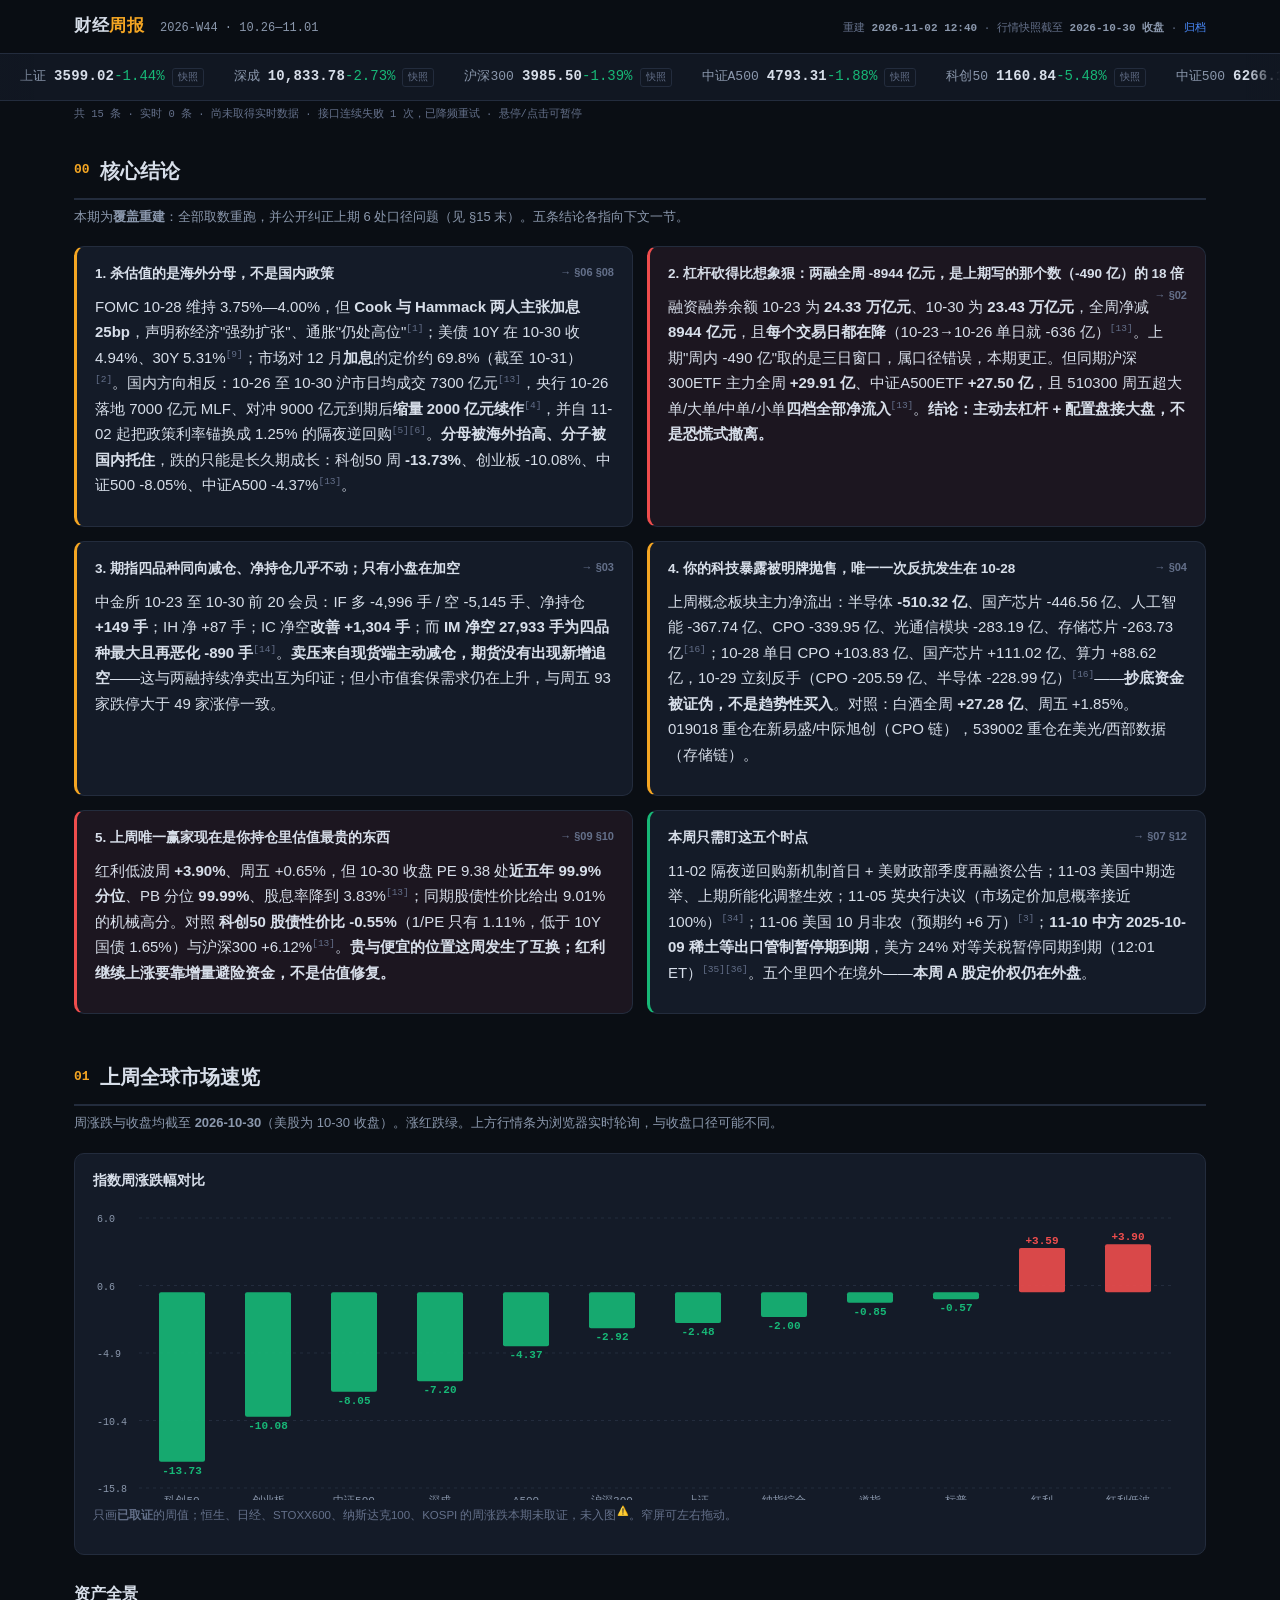
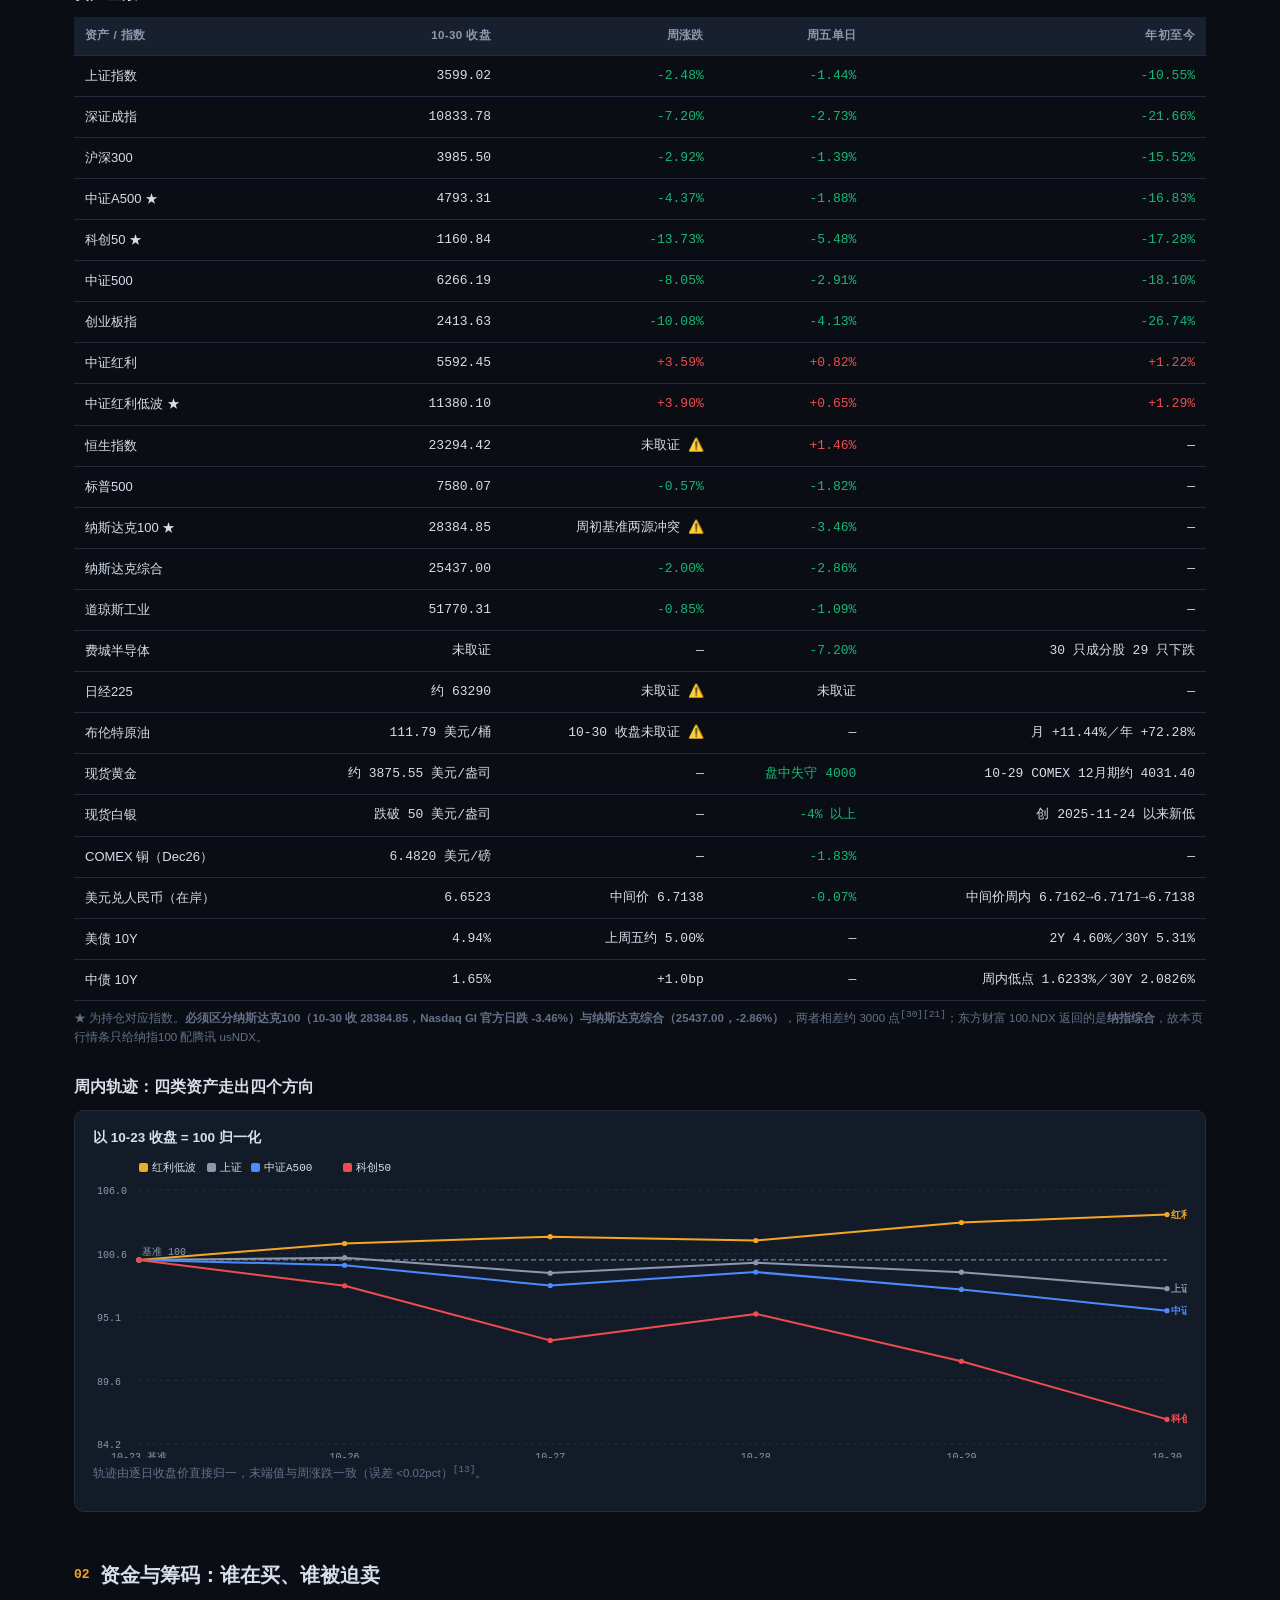
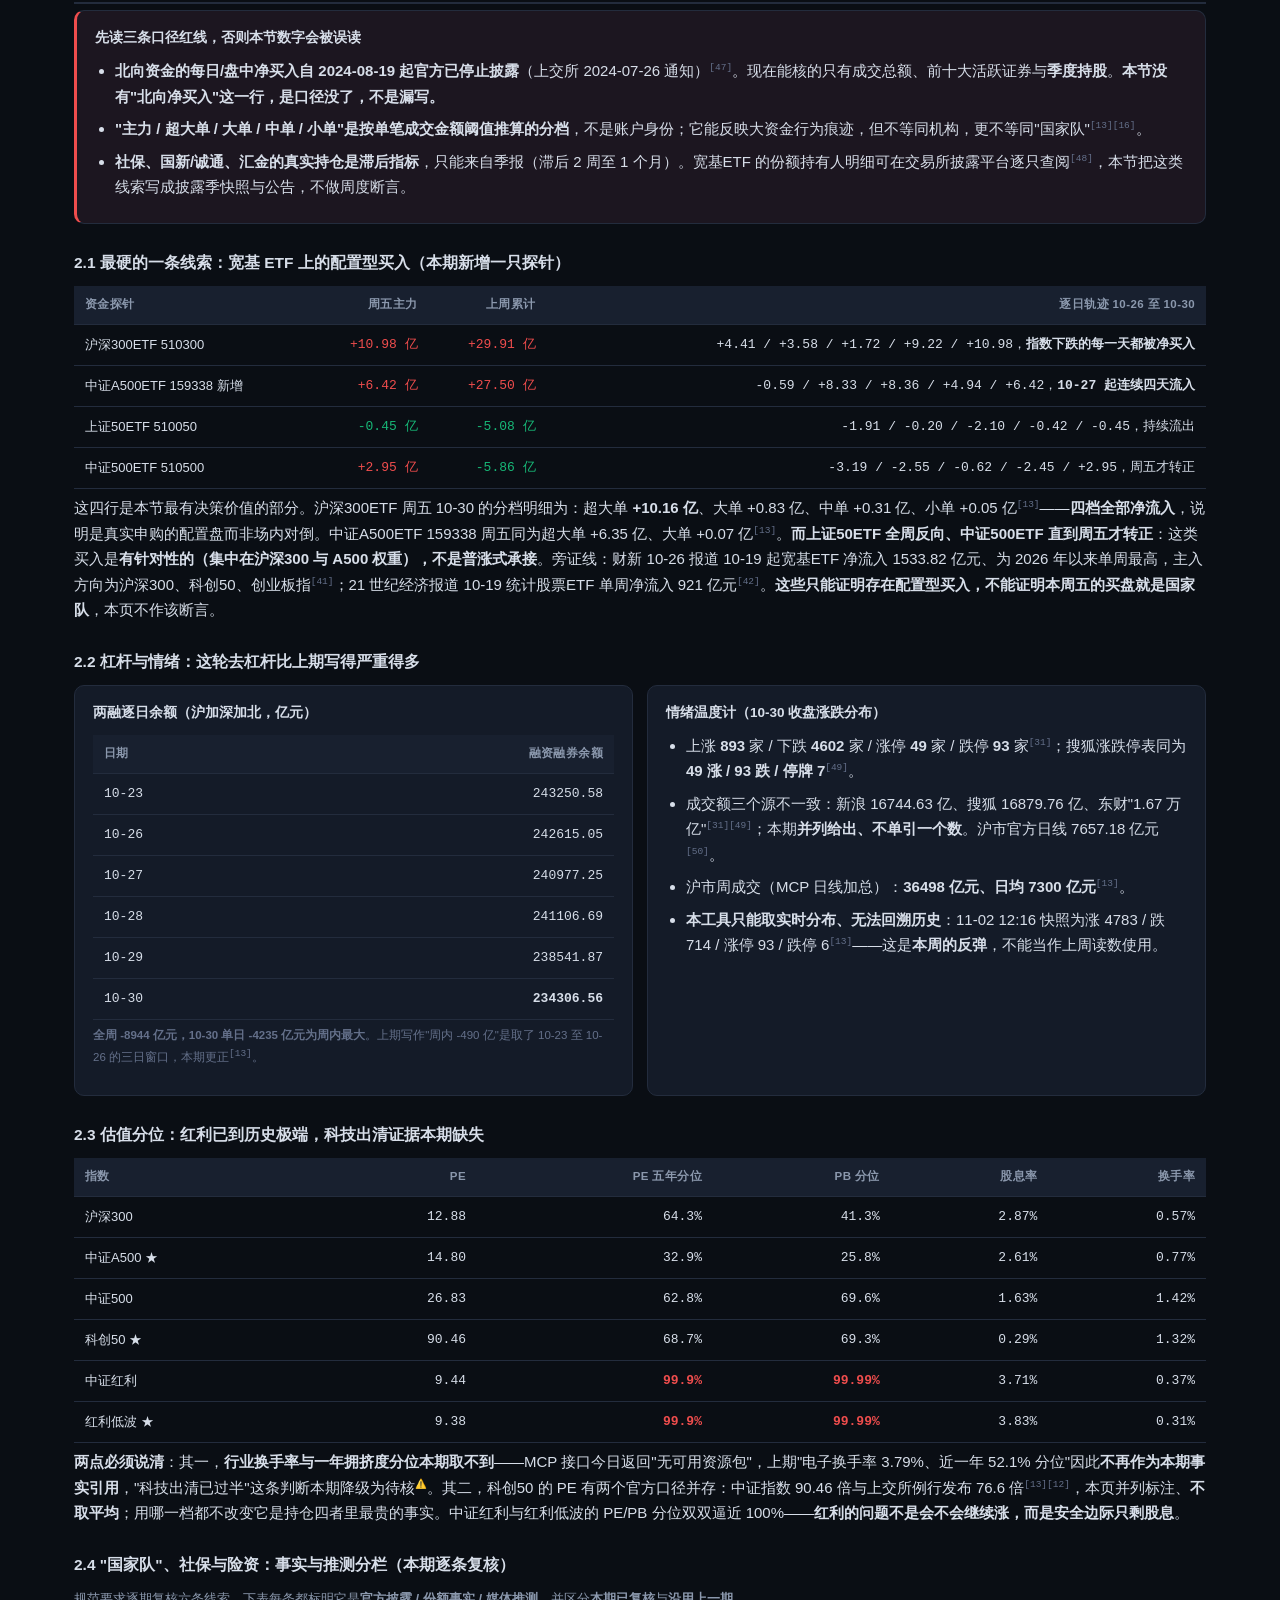
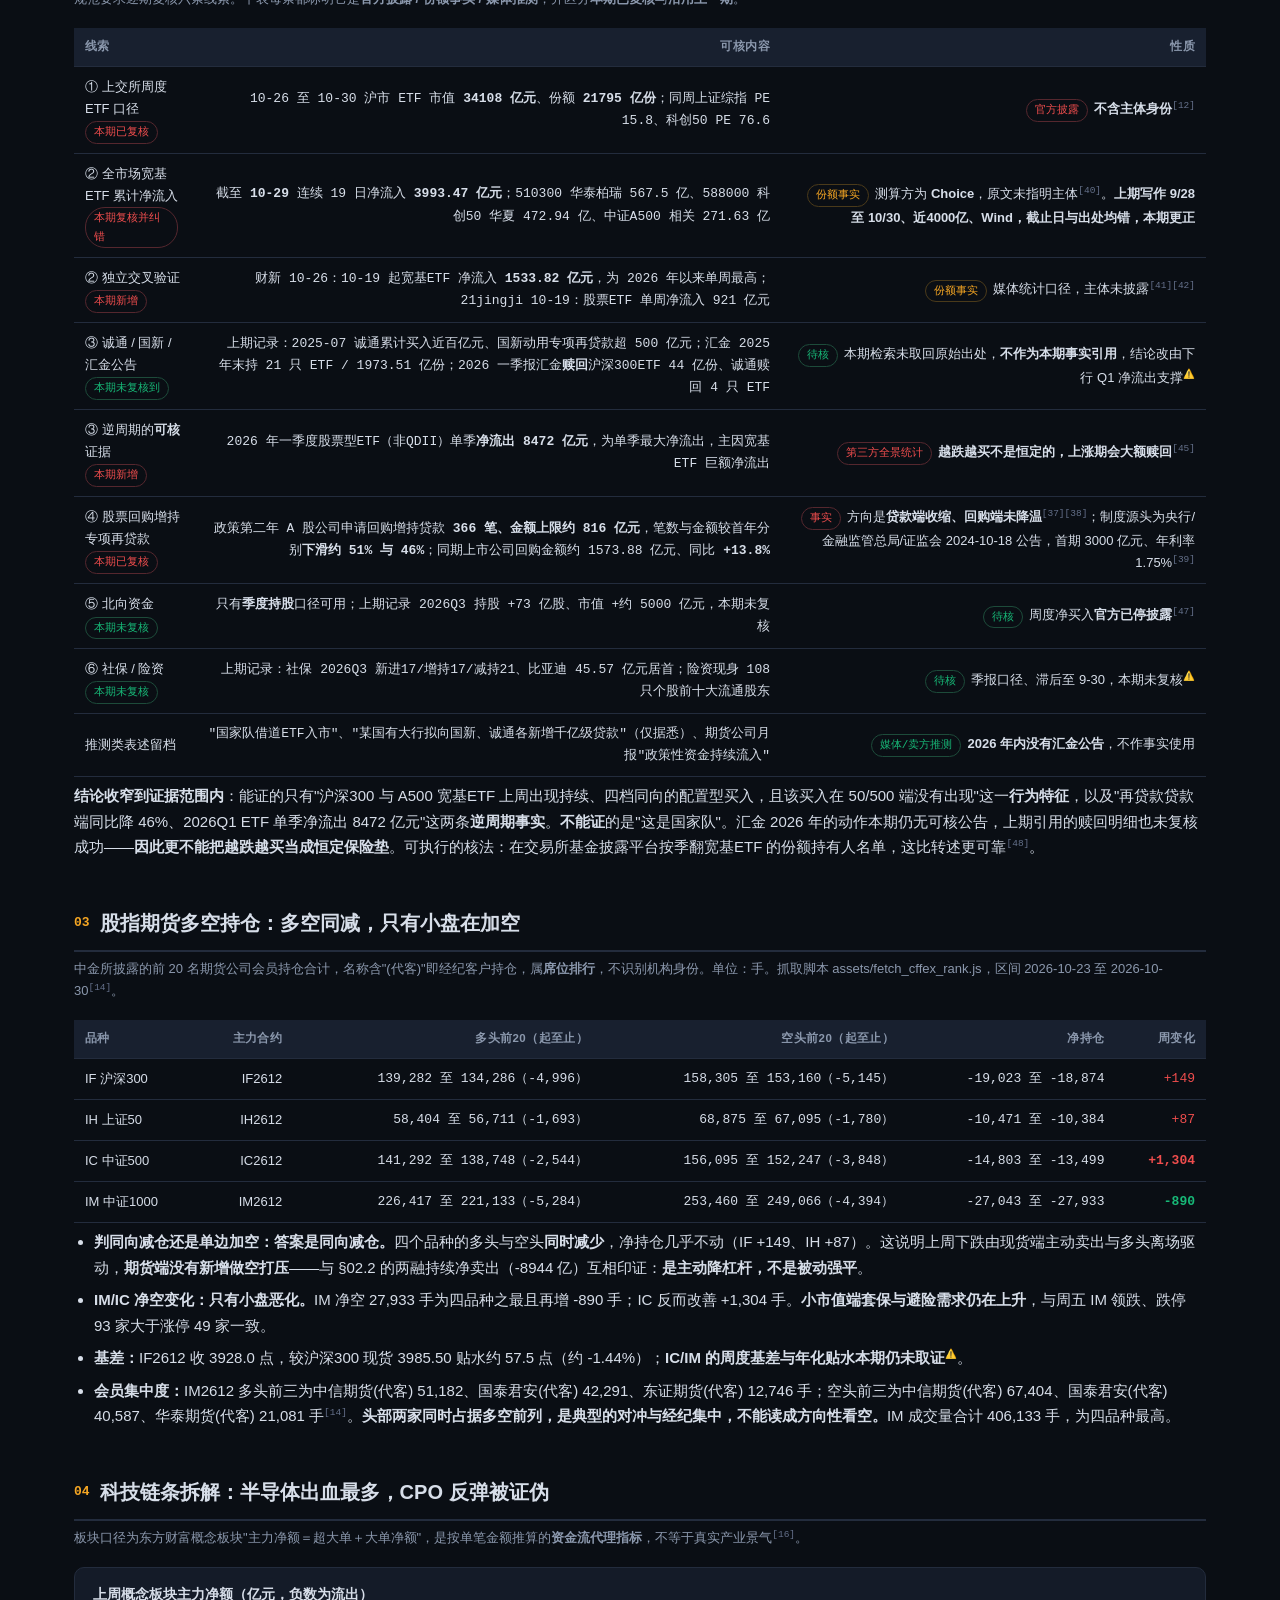
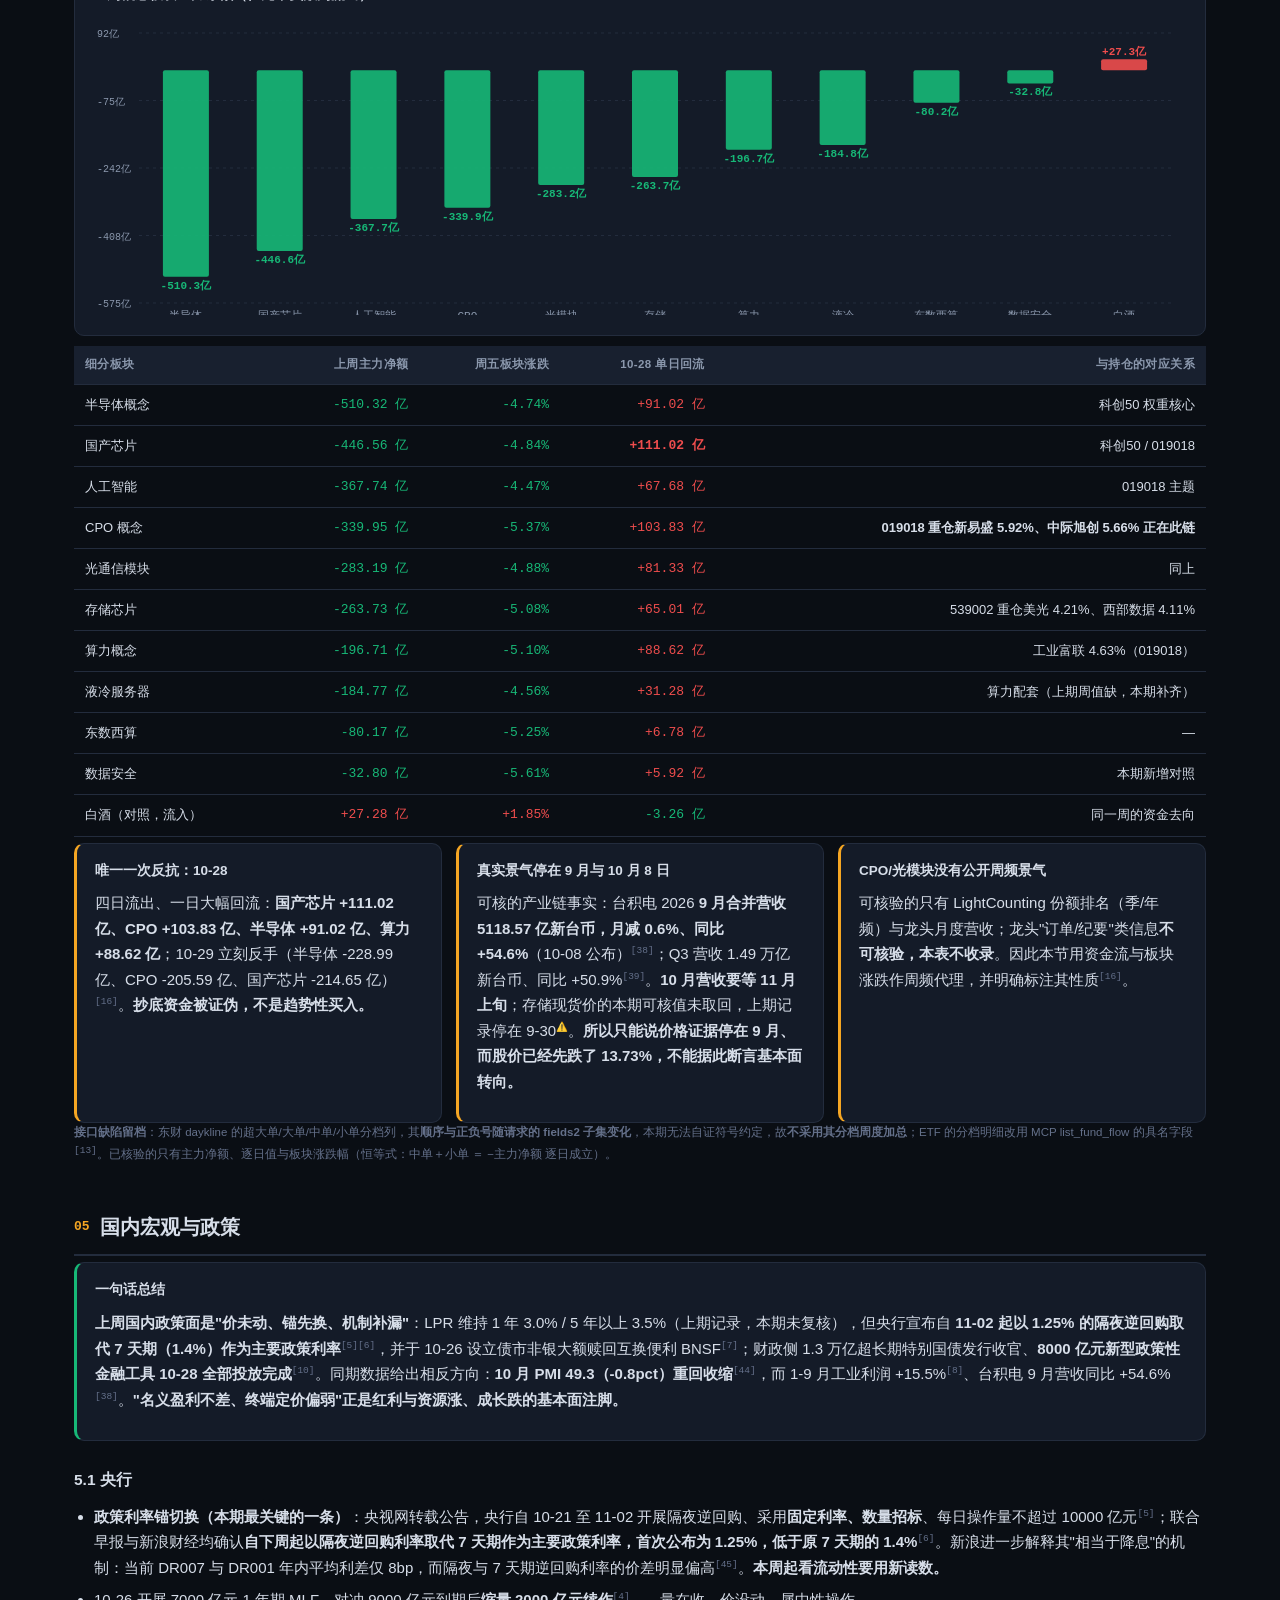
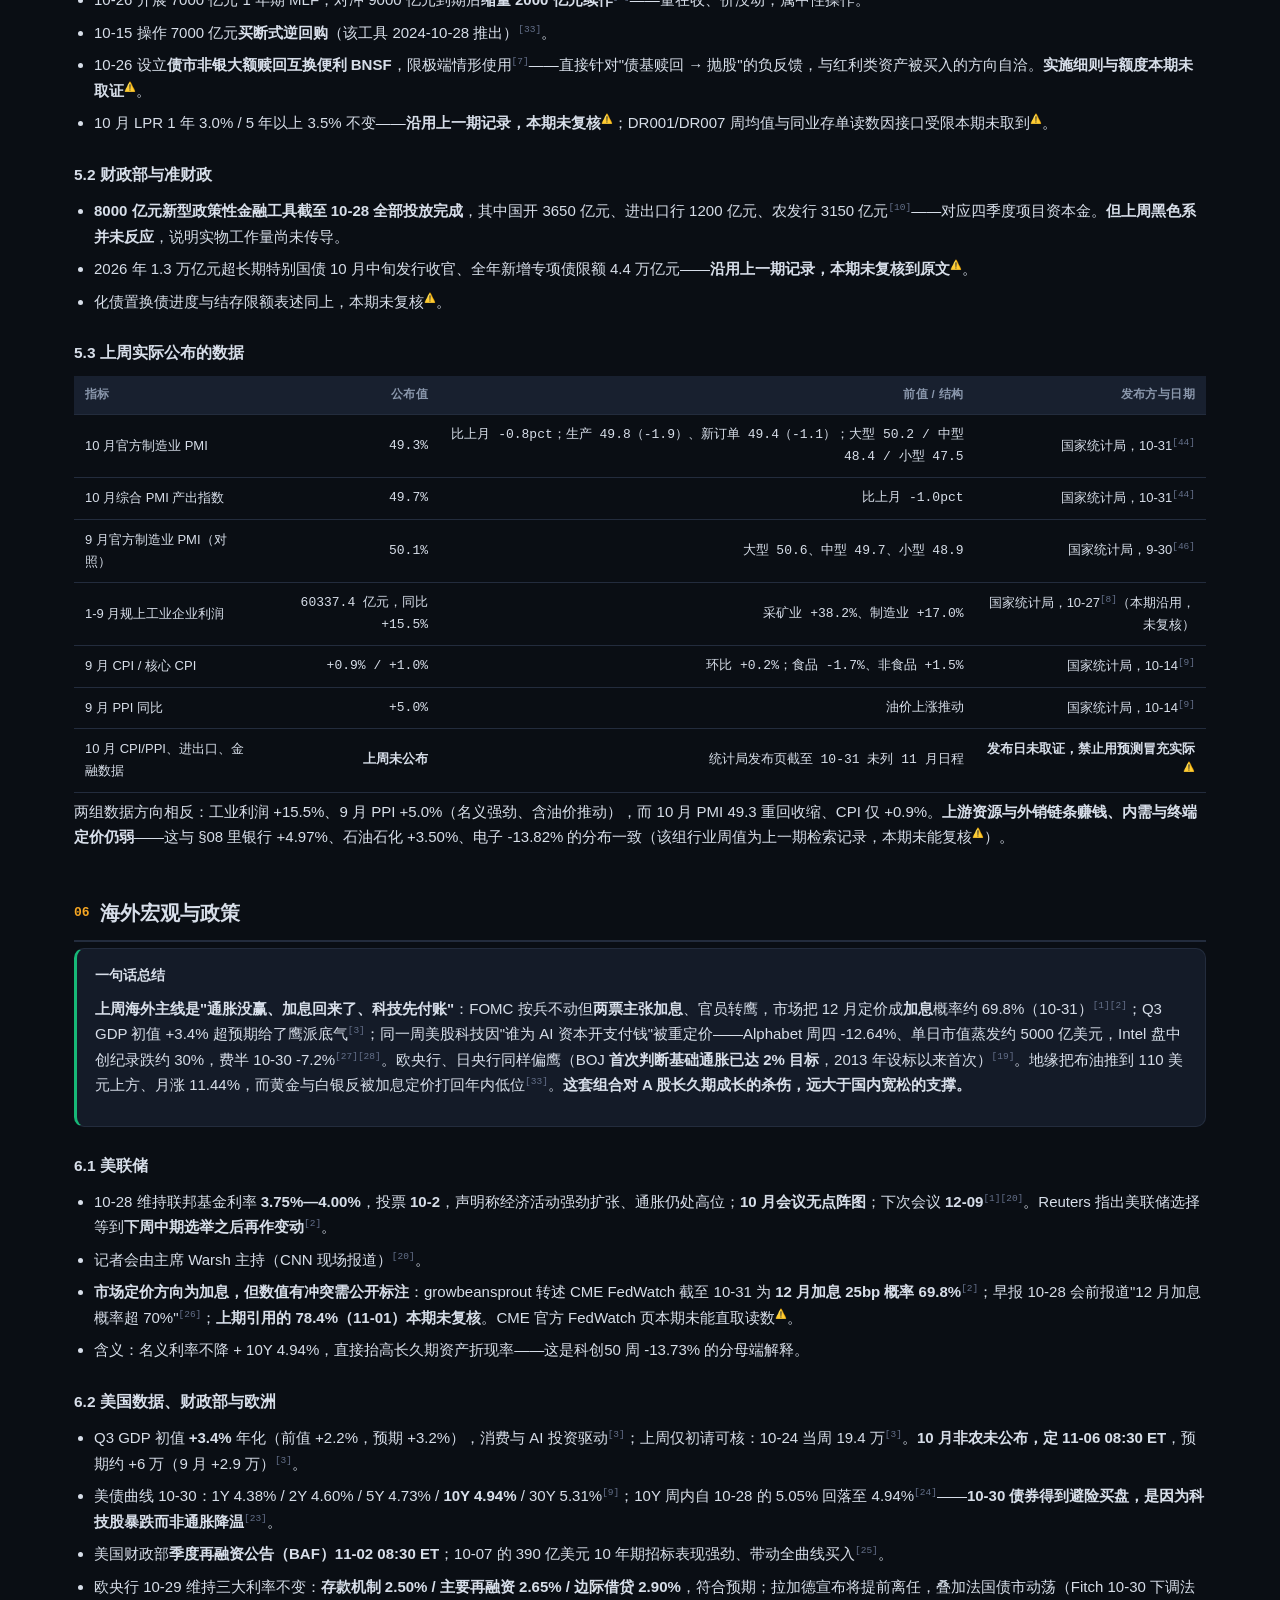
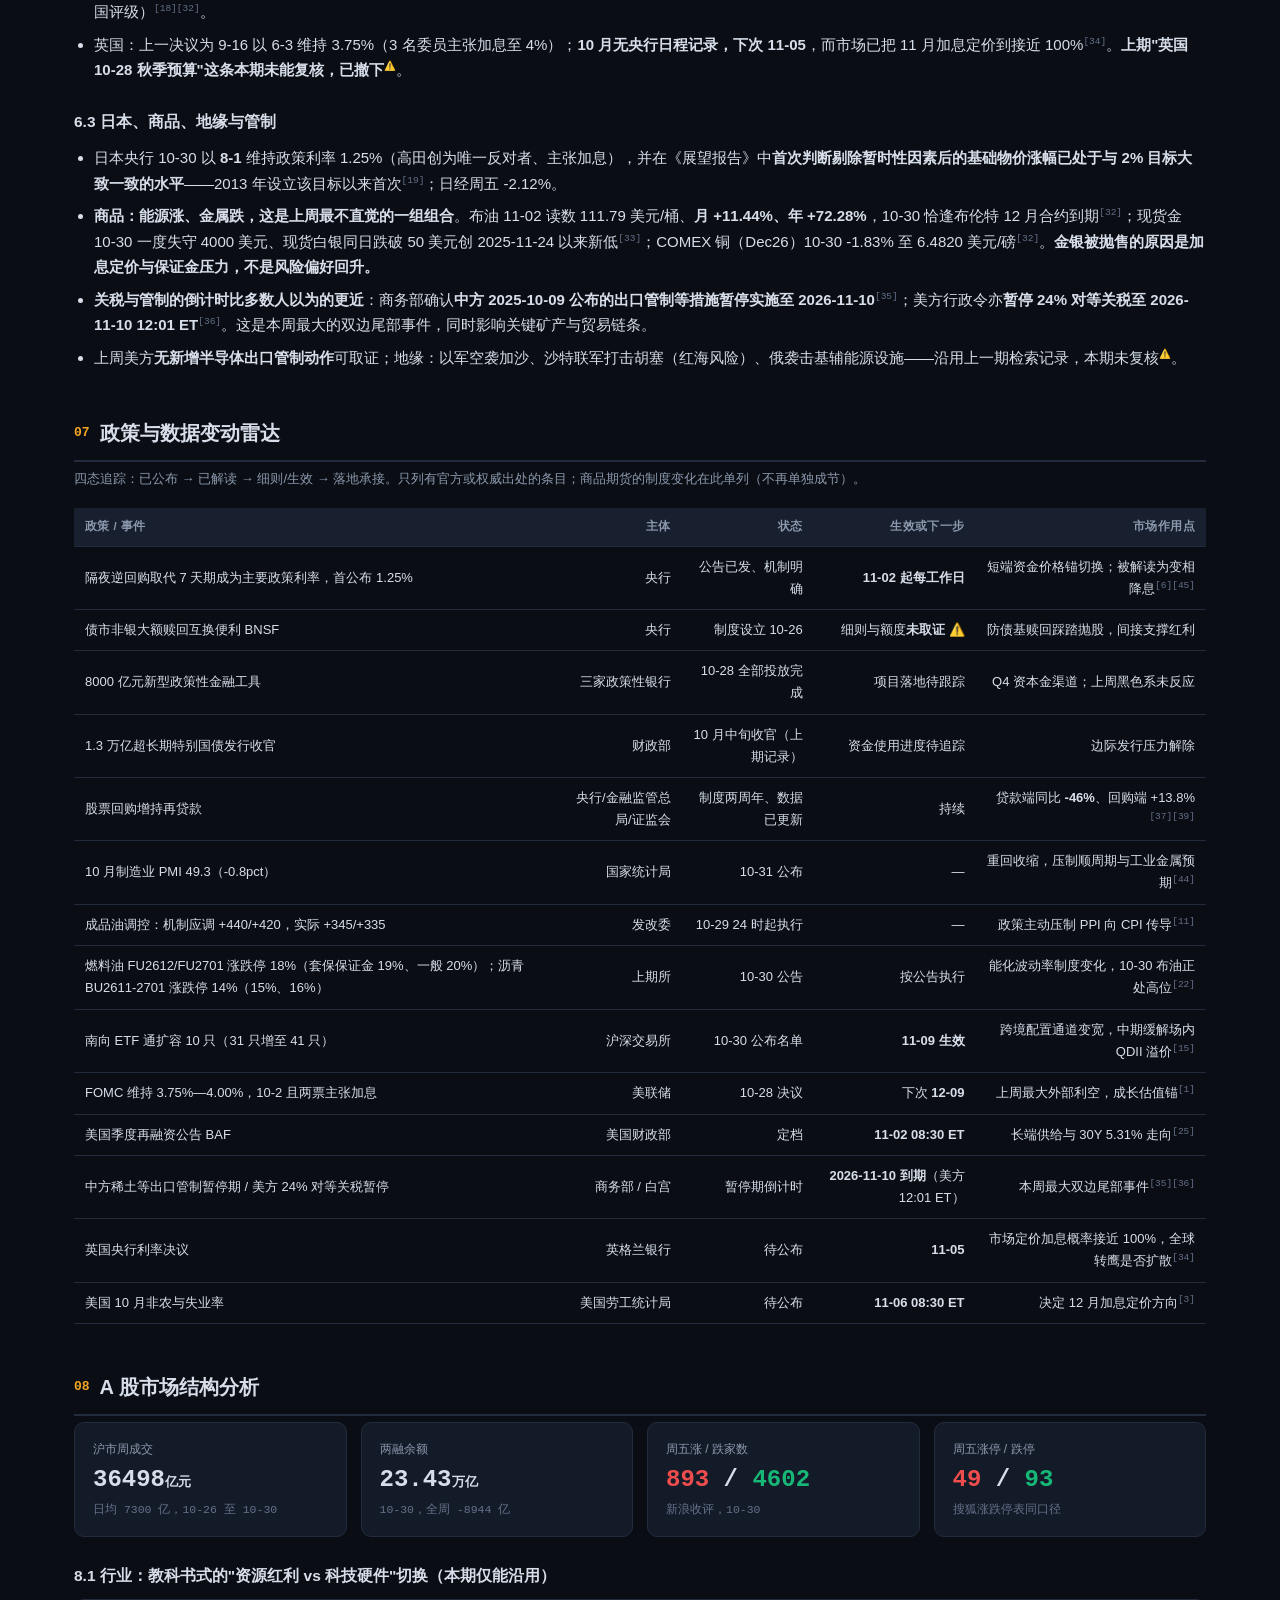
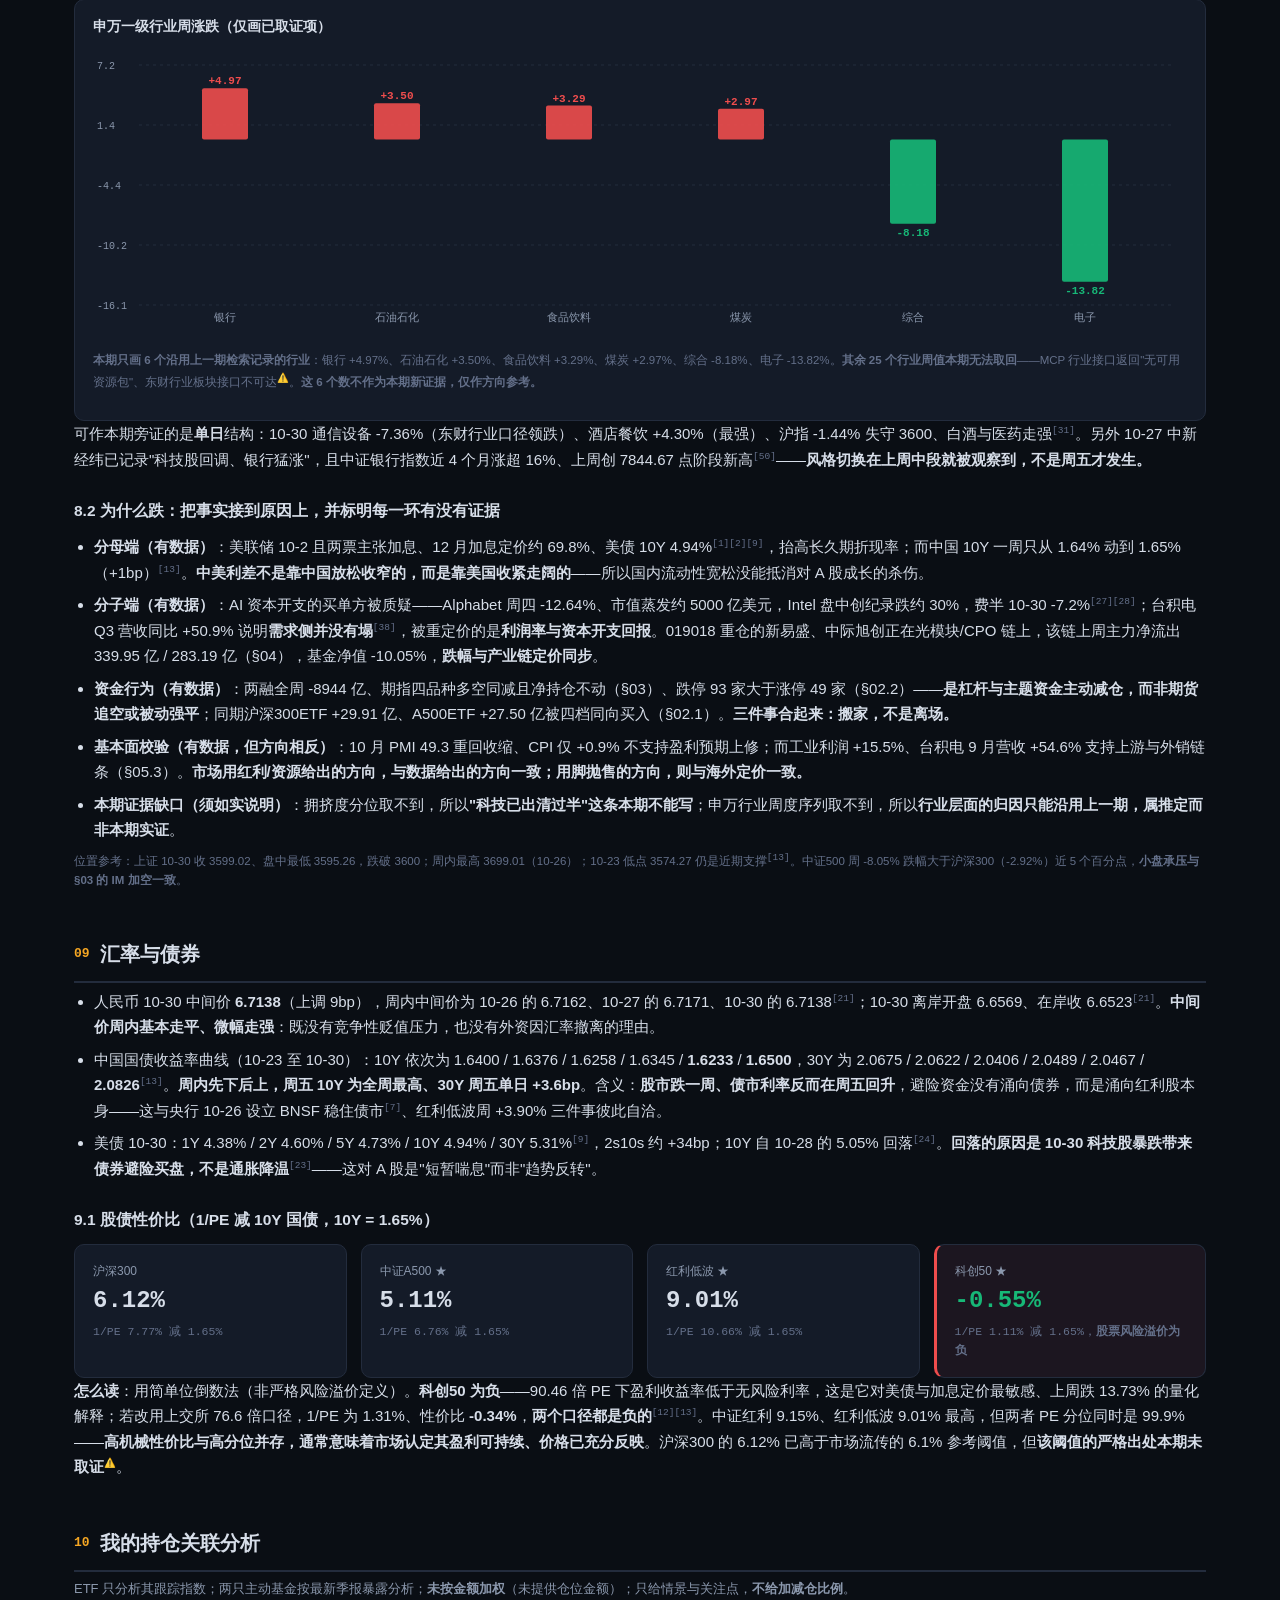
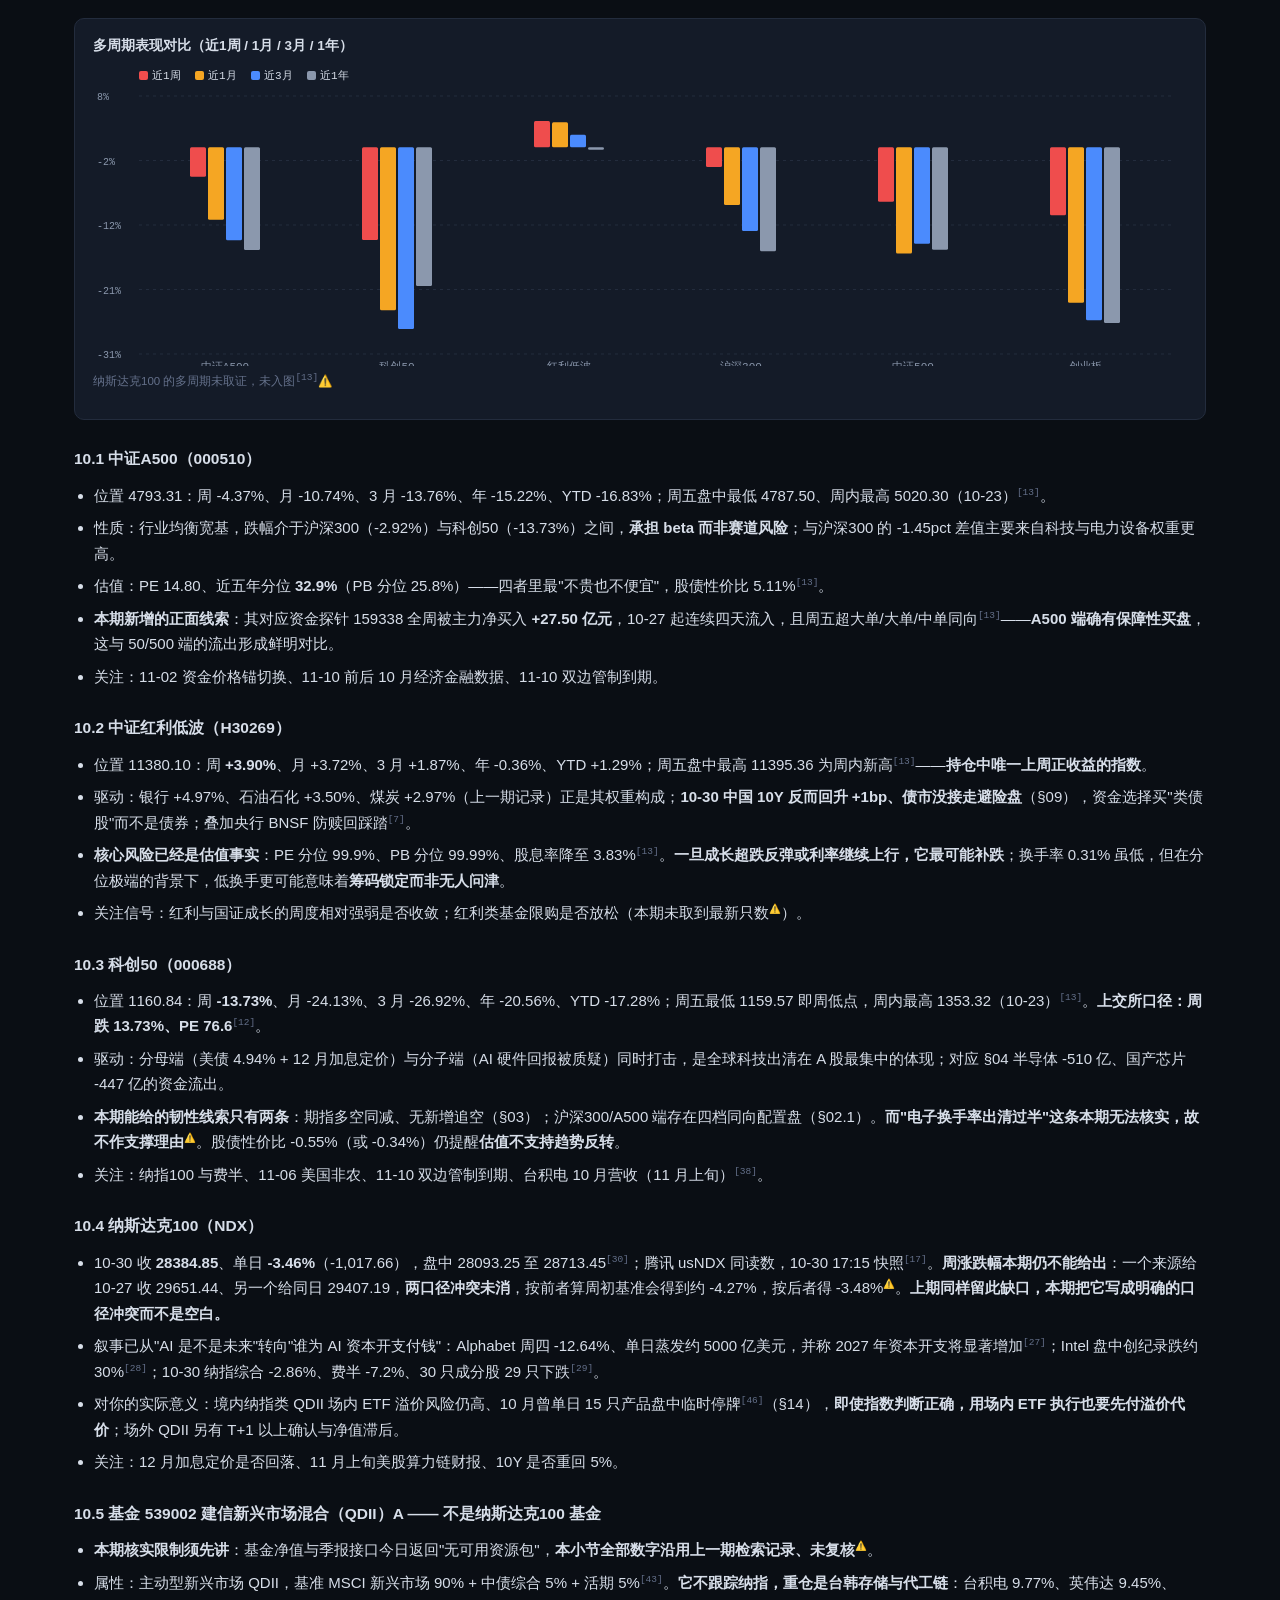
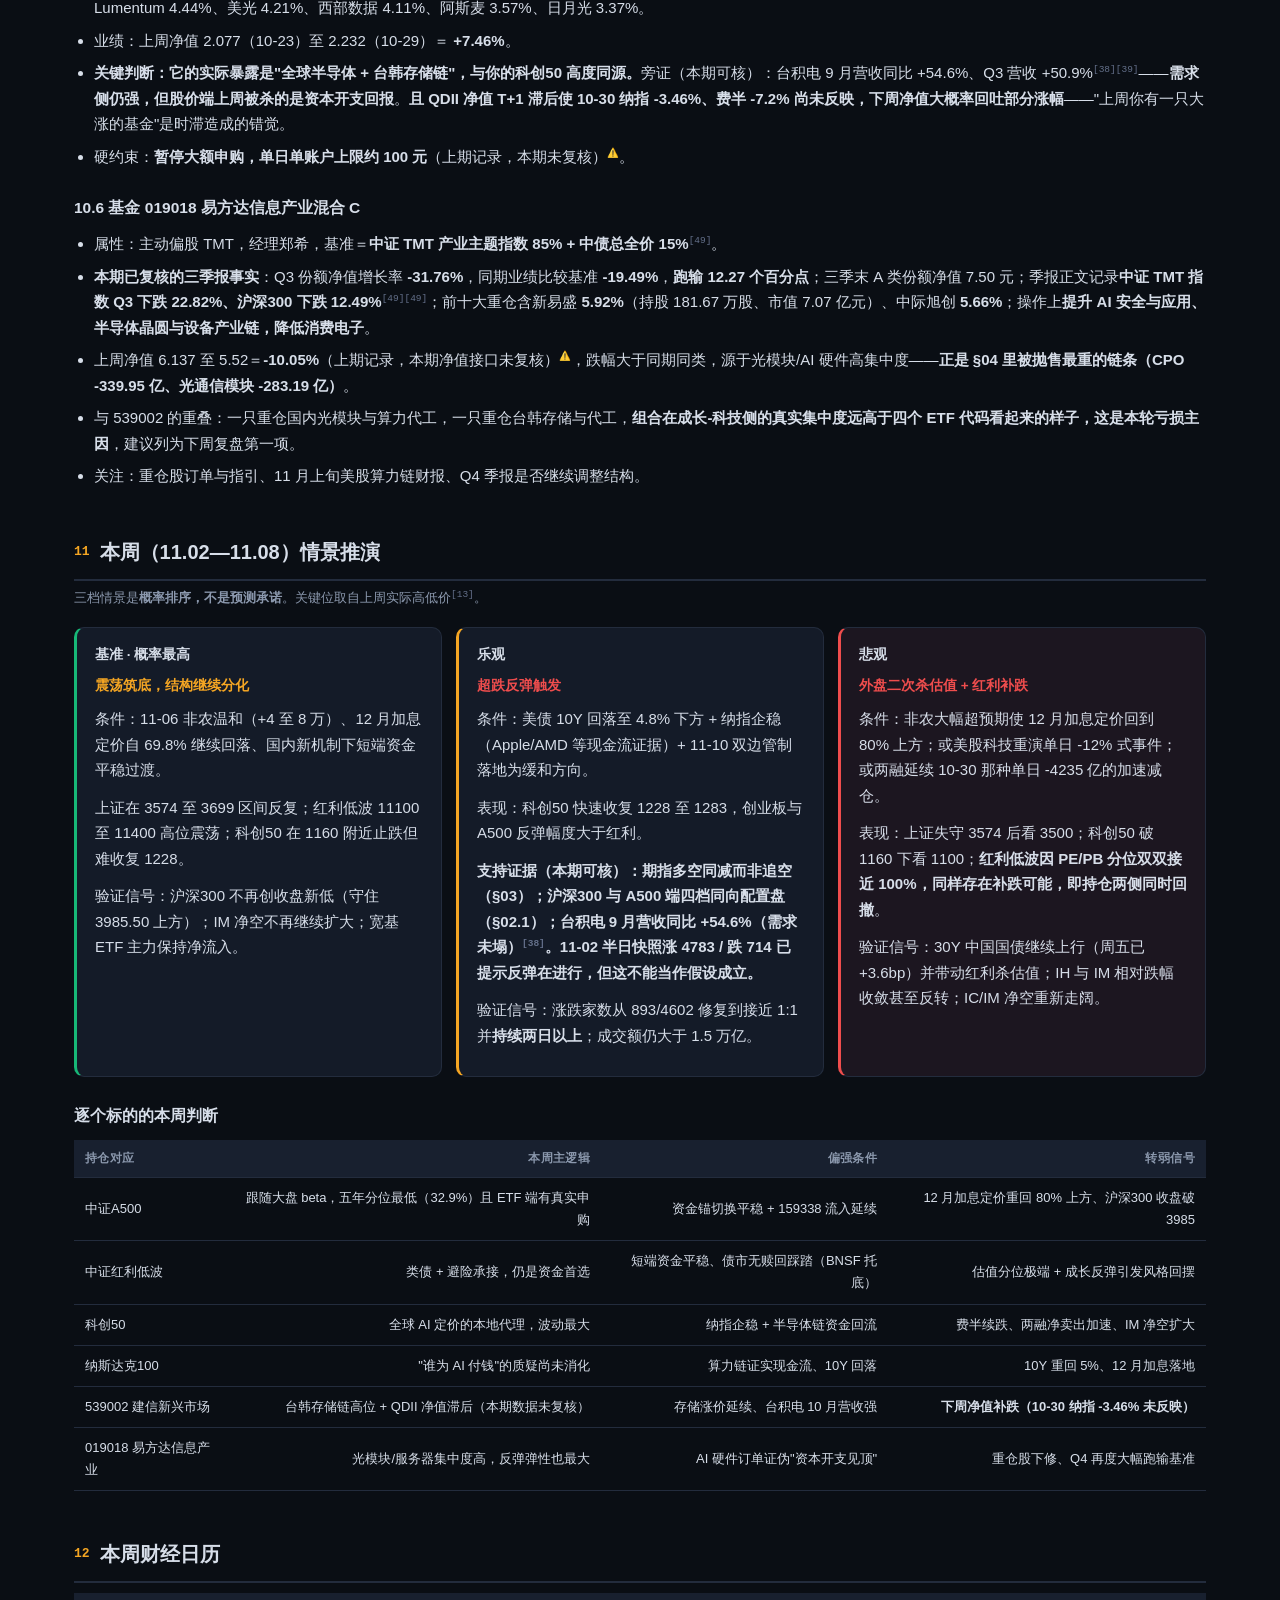
==== weeks/2026-W44.html @ cf016170 "report: 2026-W44 覆盖重建，两融全周-8944亿、配置盘只认沪深300与A500 按幂等规则重跑取数覆盖原页。三处上期结论被数据改掉：两融周降幅被低估 18 倍 （-490 亿取自三日" ====
<!DOCTYPE html>
<html lang="zh-CN">
<head>
<meta charset="UTF-8">
<meta name="viewport" content="width=device-width, initial-scale=1">
<meta name="robots" content="noindex,nofollow">
<title>财经周报 2026-W44 · 杠杆砍在成长，筹码换到红利</title>
<link rel="stylesheet" href="../assets/css/theme.css?v=2026-11-02i">
</head>
<body>

<header class="masthead">
  <div class="inner">
    <div class="brand">财经<span>周报</span></div>
    <div class="issue">2026-W44 · 10.26—11.01</div>
    <div class="stamp">重建 <b>2026-11-02 12:40</b> · 行情快照截至 <b>2026-10-30 收盘</b> · <a href="../index.html">归档</a></div>
  </div>
</header>

<div class="ticker"><div class="track" id="ticker-strip"></div></div>
<div class="tickmeta"><span id="ticker-meta"></span></div>

<div class="wrap">

<nav class="toc">
  <a href="#s00">核心结论</a>
  <a href="#s01">市场速览</a>
  <a href="#s02">资金与筹码</a>
  <a href="#s03">期指多空</a>
  <a href="#s04">科技链条</a>
  <a href="#s05">国内政策</a>
  <a href="#s06">海外政策</a>
  <a href="#s07">政策雷达</a>
  <a href="#s08">A股结构</a>
  <a href="#s09">汇率与债</a>
  <a href="#s10">持仓关联</a>
  <a href="#s11">本周情景</a>
  <a href="#s12">财经日历</a>
  <a href="#s13">机构观点</a>
  <a href="#s14">工具层</a>
  <a href="#src">来源与待核</a>
</nav>

<!-- ============ 00 ============ -->
<section id="s00">
  <h2><span class="no">00</span>核心结论</h2>
  <p class="lead">本期为<b>覆盖重建</b>：全部取数重跑，并公开纠正上期 6 处口径问题（见 §15 末）。五条结论各指向下文一节。</p>
  <div class="grid g2">
    <div class="card accent"><h4>1. 杀估值的是海外分母，不是国内政策<span style="float:right;font-size:11px;color:var(--txt-3)">→ §06 §08</span></h4>
      <p>FOMC 10-28 维持 3.75%—4.00%，但 <b>Cook 与 Hammack 两人主张加息 25bp</b>，声明称经济"强劲扩张"、通胀"仍处高位"<sup>[1]</sup>；美债 10Y 在 10-30 收 4.94%、30Y 5.31%<sup>[9]</sup>；市场对 12 月<b>加息</b>的定价约 69.8%（截至 10-31）<sup>[2]</sup>。国内方向相反：10-26 至 10-30 沪市日均成交 7300 亿元<sup>[13]</sup>，央行 10-26 落地 7000 亿元 MLF、对冲 9000 亿元到期后<b>缩量 2000 亿元续作</b><sup>[4]</sup>，并自 11-02 起把政策利率锚换成 1.25% 的隔夜逆回购<sup>[5][6]</sup>。<b>分母被海外抬高、分子被国内托住</b>，跌的只能是长久期成长：科创50 周 <b>-13.73%</b>、创业板 -10.08%、中证500 -8.05%、中证A500 -4.37%<sup>[13]</sup>。</p></div>
    <div class="card risk"><h4>2. 杠杆砍得比想象狠：两融全周 -8944 亿元，是上期写的那个数（-490 亿）的 18 倍<span style="float:right;font-size:11px;color:var(--txt-3)">→ §02</span></h4>
      <p>融资融券余额 10-23 为 <b>24.33 万亿元</b>、10-30 为 <b>23.43 万亿元</b>，全周净减 <b>8944 亿元</b>，且<b>每个交易日都在降</b>（10-23→10-26 单日就 -636 亿）<sup>[13]</sup>。上期"周内 -490 亿"取的是三日窗口，属口径错误，本期更正。但同期沪深300ETF 主力全周 <b>+29.91 亿</b>、中证A500ETF <b>+27.50 亿</b>，且 510300 周五超大单/大单/中单/小单<b>四档全部净流入</b><sup>[13]</sup>。<b>结论：主动去杠杆 + 配置盘接大盘，不是恐慌式撤离。</b></p></div>
    <div class="card accent"><h4>3. 期指四品种同向减仓、净持仓几乎不动；只有小盘在加空<span style="float:right;font-size:11px;color:var(--txt-3)">→ §03</span></h4>
      <p>中金所 10-23 至 10-30 前 20 会员：IF 多 -4,996 手 / 空 -5,145 手、净持仓 <b>+149 手</b>；IH 净 +87 手；IC 净空<b>改善 +1,304 手</b>；而 <b>IM 净空 27,933 手为四品种最大且再恶化 -890 手</b><sup>[14]</sup>。<b>卖压来自现货端主动减仓，期货没有出现新增追空</b>——这与两融持续净卖出互为印证；但小市值套保需求仍在上升，与周五 93 家跌停大于 49 家涨停一致。</p></div>
    <div class="card accent"><h4>4. 你的科技暴露被明牌抛售，唯一一次反抗发生在 10-28<span style="float:right;font-size:11px;color:var(--txt-3)">→ §04</span></h4>
      <p>上周概念板块主力净流出：半导体 <b>-510.32 亿</b>、国产芯片 -446.56 亿、人工智能 -367.74 亿、CPO -339.95 亿、光通信模块 -283.19 亿、存储芯片 -263.73 亿<sup>[16]</sup>；10-28 单日 CPO +103.83 亿、国产芯片 +111.02 亿、算力 +88.62 亿，10-29 立刻反手（CPO -205.59 亿、半导体 -228.99 亿）<sup>[16]</sup>——<b>抄底资金被证伪，不是趋势性买入</b>。对照：白酒全周 <b>+27.28 亿</b>、周五 +1.85%。019018 重仓在新易盛/中际旭创（CPO 链），539002 重仓在美光/西部数据（存储链）。</p></div>
    <div class="card risk"><h4>5. 上周唯一赢家现在是你持仓里估值最贵的东西<span style="float:right;font-size:11px;color:var(--txt-3)">→ §09 §10</span></h4>
      <p>红利低波周 <b>+3.90%</b>、周五 +0.65%，但 10-30 收盘 PE 9.38 处<b>近五年 99.9% 分位</b>、PB 分位 <b>99.99%</b>、股息率降到 3.83%<sup>[13]</sup>；同期股债性价比给出 9.01% 的机械高分。对照 <b>科创50 股债性价比 -0.55%</b>（1/PE 只有 1.11%，低于 10Y 国债 1.65%）与沪深300 +6.12%<sup>[13]</sup>。<b>贵与便宜的位置这周发生了互换；红利继续上涨要靠增量避险资金，不是估值修复。</b></p></div>
    <div class="card base"><h4>本周只需盯这五个时点<span style="float:right;font-size:11px;color:var(--txt-3)">→ §07 §12</span></h4>
      <p>11-02 隔夜逆回购新机制首日 + 美财政部季度再融资公告；11-03 美国中期选举、上期所能化调整生效；11-05 英央行决议（市场定价加息概率接近 100%）<sup>[34]</sup>；11-06 美国 10 月非农（预期约 +6 万）<sup>[3]</sup>；<b>11-10 中方 2025-10-09 稀土等出口管制暂停期到期</b>，美方 24% 对等关税暂停同期到期（12:01 ET）<sup>[35][36]</sup>。五个里四个在境外——<b>本周 A 股定价权仍在外盘</b>。</p></div>
  </div>
</section>

<!-- ============ 01 ============ -->
<section id="s01">
  <h2><span class="no">01</span>上周全球市场速览</h2>
  <p class="lead">周涨跌与收盘均截至 <b>2026-10-30</b>（美股为 10-30 收盘）。涨红跌绿。上方行情条为浏览器实时轮询，与收盘口径可能不同。</p>
  <div class="card"><h4>指数周涨跌幅对比</h4><div id="c-week" class="chart"></div>
    <p class="chart-note">只画<b>已取证</b>的周值；恒生、日经、STOXX600、纳斯达克100、KOSPI 的周涨跌本期未取证，未入图<sup><span class="tag-verify">⚠️</span></sup>。窄屏可左右拖动。</p></div>

  <h3>资产全景</h3>
  <table>
    <thead><tr><th>资产 / 指数</th><th>10-30 收盘</th><th>周涨跌</th><th>周五单日</th><th>年初至今</th></tr></thead>
    <tbody>
      <tr><td>上证指数</td><td class="num">3599.02</td><td class="num down">-2.48%</td><td class="num down">-1.44%</td><td class="num down">-10.55%</td></tr>
      <tr><td>深证成指</td><td class="num">10833.78</td><td class="num down">-7.20%</td><td class="num down">-2.73%</td><td class="num down">-21.66%</td></tr>
      <tr><td>沪深300</td><td class="num">3985.50</td><td class="num down">-2.92%</td><td class="num down">-1.39%</td><td class="num down">-15.52%</td></tr>
      <tr><td>中证A500 ★</td><td class="num">4793.31</td><td class="num down">-4.37%</td><td class="num down">-1.88%</td><td class="num down">-16.83%</td></tr>
      <tr><td>科创50 ★</td><td class="num">1160.84</td><td class="num down">-13.73%</td><td class="num down">-5.48%</td><td class="num down">-17.28%</td></tr>
      <tr><td>中证500</td><td class="num">6266.19</td><td class="num down">-8.05%</td><td class="num down">-2.91%</td><td class="num down">-18.10%</td></tr>
      <tr><td>创业板指</td><td class="num">2413.63</td><td class="num down">-10.08%</td><td class="num down">-4.13%</td><td class="num down">-26.74%</td></tr>
      <tr><td>中证红利</td><td class="num">5592.45</td><td class="num up">+3.59%</td><td class="num up">+0.82%</td><td class="num up">+1.22%</td></tr>
      <tr><td>中证红利低波 ★</td><td class="num">11380.10</td><td class="num up">+3.90%</td><td class="num up">+0.65%</td><td class="num up">+1.29%</td></tr>
      <tr><td>恒生指数</td><td class="num">23294.42</td><td class="num">未取证 <span class="tag-verify">⚠️</span></td><td class="num up">+1.46%</td><td class="num">—</td></tr>
      <tr><td>标普500</td><td class="num">7580.07</td><td class="num down">-0.57%</td><td class="num down">-1.82%</td><td class="num">—</td></tr>
      <tr><td>纳斯达克100 ★</td><td class="num">28384.85</td><td class="num">周初基准两源冲突 <span class="tag-verify">⚠️</span></td><td class="num down">-3.46%</td><td class="num">—</td></tr>
      <tr><td>纳斯达克综合</td><td class="num">25437.00</td><td class="num down">-2.00%</td><td class="num down">-2.86%</td><td class="num">—</td></tr>
      <tr><td>道琼斯工业</td><td class="num">51770.31</td><td class="num down">-0.85%</td><td class="num down">-1.09%</td><td class="num">—</td></tr>
      <tr><td>费城半导体</td><td class="num">未取证</td><td class="num">—</td><td class="num down">-7.20%</td><td class="num">30 只成分股 29 只下跌</td></tr>
      <tr><td>日经225</td><td class="num">约 63290</td><td class="num">未取证 <span class="tag-verify">⚠️</span></td><td class="num">未取证</td><td class="num">—</td></tr>
      <tr><td>布伦特原油</td><td class="num">111.79 美元/桶</td><td class="num">10-30 收盘未取证 <span class="tag-verify">⚠️</span></td><td class="num">—</td><td class="num">月 +11.44%／年 +72.28%</td></tr>
      <tr><td>现货黄金</td><td class="num">约 3875.55 美元/盎司</td><td class="num">—</td><td class="num down">盘中失守 4000</td><td class="num">10-29 COMEX 12月期约 4031.40</td></tr>
      <tr><td>现货白银</td><td class="num">跌破 50 美元/盎司</td><td class="num">—</td><td class="num down">-4% 以上</td><td class="num">创 2025-11-24 以来新低</td></tr>
      <tr><td>COMEX 铜（Dec26）</td><td class="num">6.4820 美元/磅</td><td class="num">—</td><td class="num down">-1.83%</td><td class="num">—</td></tr>
      <tr><td>美元兑人民币（在岸）</td><td class="num">6.6523</td><td class="num">中间价 6.7138</td><td class="num down">-0.07%</td><td class="num">中间价周内 6.7162→6.7171→6.7138</td></tr>
      <tr><td>美债 10Y</td><td class="num">4.94%</td><td class="num">上周五约 5.00%</td><td class="num">—</td><td class="num">2Y 4.60%／30Y 5.31%</td></tr>
      <tr><td>中债 10Y</td><td class="num">1.65%</td><td class="num">+1.0bp</td><td class="num">—</td><td class="num">周内低点 1.6233%／30Y 2.0826%</td></tr>
    </tbody>
  </table>
  <p class="chart-note">★ 为持仓对应指数。<b>必须区分纳斯达克100（10-30 收 28384.85，Nasdaq GI 官方日跌 -3.46%）与纳斯达克综合（25437.00，-2.86%）</b>，两者相差约 3000 点<sup>[30][21]</sup>；东方财富 100.NDX 返回的是<b>纳指综合</b>，故本页行情条只给纳指100 配腾讯 usNDX。</p>

  <h3>周内轨迹：四类资产走出四个方向</h3>
  <div class="card"><h4>以 10-23 收盘 = 100 归一化</h4><div id="c-path" class="chart"></div>
    <p class="chart-note">轨迹由逐日收盘价直接归一，末端值与周涨跌一致（误差 &lt;0.02pct）<sup>[13]</sup>。</p></div>
</section>
<!-- ============ 02 资金与筹码 ============ -->
<section id="s02">
  <h2><span class="no">02</span>资金与筹码：谁在买、谁被迫卖</h2>

  <div class="card risk"><h4>先读三条口径红线，否则本节数字会被误读</h4>
    <ul class="tight">
      <li><b>北向资金的每日/盘中净买入自 2024-08-19 起官方已停止披露</b>（上交所 2024-07-26 通知）<sup>[47]</sup>。现在能核的只有成交总额、前十大活跃证券与<b>季度持股</b>。<b>本节没有"北向净买入"这一行，是口径没了，不是漏写。</b></li>
      <li><b>"主力 / 超大单 / 大单 / 中单 / 小单"是按单笔成交金额阈值推算的分档</b>，不是账户身份；它能反映大资金行为痕迹，但不等同机构，更不等同"国家队"<sup>[13][16]</sup>。</li>
      <li><b>社保、国新/诚通、汇金的真实持仓是滞后指标</b>，只能来自季报（滞后 2 周至 1 个月）。宽基ETF 的份额持有人明细可在交易所披露平台逐只查阅<sup>[48]</sup>，本节把这类线索写成披露季快照与公告，不做周度断言。</li>
    </ul>
  </div>

  <h3>2.1 最硬的一条线索：宽基 ETF 上的配置型买入（本期新增一只探针）</h3>
  <table>
    <thead><tr><th>资金探针</th><th>周五主力</th><th>上周累计</th><th>逐日轨迹 10-26 至 10-30</th></tr></thead>
    <tbody>
      <tr><td>沪深300ETF 510300</td><td class="num up">+10.98 亿</td><td class="num up">+29.91 亿</td><td class="num">+4.41 / +3.58 / +1.72 / +9.22 / +10.98，<b>指数下跌的每一天都被净买入</b></td></tr>
      <tr><td>中证A500ETF 159338 新增</td><td class="num up">+6.42 亿</td><td class="num up">+27.50 亿</td><td class="num">-0.59 / +8.33 / +8.36 / +4.94 / +6.42，<b>10-27 起连续四天流入</b></td></tr>
      <tr><td>上证50ETF 510050</td><td class="num down">-0.45 亿</td><td class="num down">-5.08 亿</td><td class="num">-1.91 / -0.20 / -2.10 / -0.42 / -0.45，持续流出</td></tr>
      <tr><td>中证500ETF 510500</td><td class="num up">+2.95 亿</td><td class="num down">-5.86 亿</td><td class="num">-3.19 / -2.55 / -0.62 / -2.45 / +2.95，周五才转正</td></tr>
    </tbody>
  </table>
  <p>这四行是本节最有决策价值的部分。沪深300ETF 周五 10-30 的分档明细为：超大单 <b>+10.16 亿</b>、大单 +0.83 亿、中单 +0.31 亿、小单 +0.05 亿<sup>[13]</sup>——<b>四档全部净流入</b>，说明是真实申购的配置盘而非场内对倒。中证A500ETF 159338 周五同为超大单 +6.35 亿、大单 +0.07 亿<sup>[13]</sup>。<b>而上证50ETF 全周反向、中证500ETF 直到周五才转正</b>：这类买入是<b>有针对性的（集中在沪深300 与 A500 权重），不是普涨式承接</b>。旁证线：财新 10-26 报道 10-19 起宽基ETF 净流入 1533.82 亿元、为 2026 年以来单周最高，主入方向为沪深300、科创50、创业板指<sup>[41]</sup>；21 世纪经济报道 10-19 统计股票ETF 单周净流入 921 亿元<sup>[42]</sup>。<b>这些只能证明存在配置型买入，不能证明本周五的买盘就是国家队</b>，本页不作该断言。</p>

  <h3>2.2 杠杆与情绪：这轮去杠杆比上期写得严重得多</h3>
  <div class="grid g2">
    <div class="card"><h4>两融逐日余额（沪加深加北，亿元）</h4>
      <table>
        <thead><tr><th>日期</th><th>融资融券余额</th></tr></thead>
        <tbody>
          <tr><td class="num">10-23</td><td class="num">243250.58</td></tr>
          <tr><td class="num">10-26</td><td class="num">242615.05</td></tr>
          <tr><td class="num">10-27</td><td class="num">240977.25</td></tr>
          <tr><td class="num">10-28</td><td class="num">241106.69</td></tr>
          <tr><td class="num">10-29</td><td class="num">238541.87</td></tr>
          <tr><td class="num">10-30</td><td class="num"><b>234306.56</b></td></tr>
        </tbody>
      </table>
      <p class="chart-note"><b>全周 -8944 亿元，10-30 单日 -4235 亿元为周内最大</b>。上期写作"周内 -490 亿"是取了 10-23 至 10-26 的三日窗口，本期更正<sup>[13]</sup>。</p></div>
    <div class="card"><h4>情绪温度计（10-30 收盘涨跌分布）</h4>
      <ul class="tight">
        <li>上涨 <b>893</b> 家 / 下跌 <b>4602</b> 家 / 涨停 <b>49</b> 家 / 跌停 <b>93</b> 家<sup>[31]</sup>；搜狐涨跌停表同为 <b>49 涨 / 93 跌 / 停牌 7</b><sup>[49]</sup>。</li>
        <li>成交额三个源不一致：新浪 16744.63 亿、搜狐 16879.76 亿、东财"1.67 万亿"<sup>[31][49]</sup>；本期<b>并列给出、不单引一个数</b>。沪市官方日线 7657.18 亿元<sup>[50]</sup>。</li>
        <li>沪市周成交（MCP 日线加总）：<b>36498 亿元、日均 7300 亿元</b><sup>[13]</sup>。</li>
        <li><b>本工具只能取实时分布、无法回溯历史</b>：11-02 12:16 快照为涨 4783 / 跌 714 / 涨停 93 / 跌停 6<sup>[13]</sup>——这是<b>本周的反弹</b>，不能当作上周读数使用。</li>
      </ul></div>
  </div>

  <h3>2.3 估值分位：红利已到历史极端，科技出清证据本期缺失</h3>
  <table>
    <thead><tr><th>指数</th><th>PE</th><th>PE 五年分位</th><th>PB 分位</th><th>股息率</th><th>换手率</th></tr></thead>
    <tbody>
      <tr><td>沪深300</td><td class="num">12.88</td><td class="num">64.3%</td><td class="num">41.3%</td><td class="num">2.87%</td><td class="num">0.57%</td></tr>
      <tr><td>中证A500 ★</td><td class="num">14.80</td><td class="num">32.9%</td><td class="num">25.8%</td><td class="num">2.61%</td><td class="num">0.77%</td></tr>
      <tr><td>中证500</td><td class="num">26.83</td><td class="num">62.8%</td><td class="num">69.6%</td><td class="num">1.63%</td><td class="num">1.42%</td></tr>
      <tr><td>科创50 ★</td><td class="num">90.46</td><td class="num">68.7%</td><td class="num">69.3%</td><td class="num">0.29%</td><td class="num">1.32%</td></tr>
      <tr><td>中证红利</td><td class="num">9.44</td><td class="num up"><b>99.9%</b></td><td class="num up"><b>99.99%</b></td><td class="num">3.71%</td><td class="num">0.37%</td></tr>
      <tr><td>红利低波 ★</td><td class="num">9.38</td><td class="num up"><b>99.9%</b></td><td class="num up"><b>99.99%</b></td><td class="num">3.83%</td><td class="num">0.31%</td></tr>
    </tbody>
  </table>
  <p><b>两点必须说清</b>：其一，<b>行业换手率与一年拥挤度分位本期取不到</b>——MCP 接口今日返回"无可用资源包"，上期"电子换手率 3.79%、近一年 52.1% 分位"因此<b>不再作为本期事实引用</b>，"科技出清已过半"这条判断本期降级为待核<sup><span class="tag-verify">⚠️</span></sup>。其二，科创50 的 PE 有两个官方口径并存：中证指数 90.46 倍与上交所例行发布 76.6 倍<sup>[13][12]</sup>，本页并列标注、<b>不取平均</b>；用哪一档都不改变它是持仓四者里最贵的事实。中证红利与红利低波的 PE/PB 分位双双逼近 100%——<b>红利的问题不是会不会继续涨，而是安全边际只剩股息</b>。</p>

  <h3>2.4 "国家队"、社保与险资：事实与推测分栏（本期逐条复核）</h3>
  <p class="lead">规范要求逐期复核六条线索。下表每条都标明它是<b>官方披露 / 份额事实 / 媒体推测</b>，并区分<b>本期已复核</b>与<b>沿用上一期</b>。</p>
  <table>
    <thead><tr><th>线索</th><th>可核内容</th><th>性质</th></tr></thead>
    <tbody>
      <tr><td>① 上交所周度 ETF 口径<br><span class="pill bull">本期已复核</span></td><td class="num">10-26 至 10-30 沪市 ETF 市值 <b>34108 亿元</b>、份额 <b>21795 亿份</b>；同周上证综指 PE 15.8、科创50 PE 76.6</td><td><span class="pill bull">官方披露</span><b>不含主体身份</b><sup>[12]</sup></td></tr>
      <tr><td>② 全市场宽基 ETF 累计净流入<br><span class="pill bull">本期复核并纠错</span></td><td class="num">截至 <b>10-29</b> 连续 19 日净流入 <b>3993.47 亿元</b>；510300 华泰柏瑞 567.5 亿、588000 科创50 华夏 472.94 亿、中证A500 相关 271.63 亿</td><td><span class="pill warn">份额事实</span>测算方为 <b>Choice</b>，原文未指明主体<sup>[40]</sup>。<b>上期写作 9/28 至 10/30、近4000亿、Wind，截止日与出处均错，本期更正</b></td></tr>
      <tr><td>② 独立交叉验证<br><span class="pill bull">本期新增</span></td><td class="num">财新 10-26：10-19 起宽基ETF 净流入 <b>1533.82 亿元</b>，为 2026 年以来单周最高；21jingji 10-19：股票ETF 单周净流入 921 亿元</td><td><span class="pill warn">份额事实</span>媒体统计口径，主体未披露<sup>[41][42]</sup></td></tr>
      <tr><td>③ 诚通 / 国新 / 汇金公告<br><span class="pill bear">本期未复核到</span></td><td class="num">上期记录：2025-07 诚通累计买入近百亿元、国新动用专项再贷款超 500 亿元；汇金 2025 年末持 21 只 ETF / 1973.51 亿份；2026 一季报汇金<b>赎回</b>沪深300ETF 44 亿份、诚通赎回 4 只 ETF</td><td><span class="pill bear">待核</span>本期检索未取回原始出处，<b>不作为本期事实引用</b>，结论改由下行 Q1 净流出支撑<sup><span class="tag-verify">⚠️</span></sup></td></tr>
      <tr><td>③ 逆周期的<b>可核</b>证据<br><span class="pill bull">本期新增</span></td><td class="num">2026 年一季度股票型ETF（非QDII）单季<b>净流出 8472 亿元</b>，为单季最大净流出，主因宽基ETF 巨额净流出</td><td><span class="pill bull">第三方全景统计</span><b>越跌越买不是恒定的，上涨期会大额赎回</b><sup>[45]</sup></td></tr>
      <tr><td>④ 股票回购增持专项再贷款<br><span class="pill bull">本期已复核</span></td><td class="num">政策第二年 A 股公司申请回购增持贷款 <b>366 笔、金额上限约 816 亿元</b>，笔数与金额较首年分别<b>下滑约 51% 与 46%</b>；同期上市公司回购金额约 1573.88 亿元、同比 <b>+13.8%</b></td><td><span class="pill bull">事实</span>方向是<b>贷款端收缩、回购端未降温</b><sup>[37][38]</sup>；制度源头为央行/金融监管总局/证监会 2024-10-18 公告，首期 3000 亿元、年利率 1.75%<sup>[39]</sup></td></tr>
      <tr><td>⑤ 北向资金<br><span class="pill bear">本期未复核</span></td><td class="num">只有<b>季度持股</b>口径可用；上期记录 2026Q3 持股 +73 亿股、市值 +约 5000 亿元，本期未复核</td><td><span class="pill bear">待核</span>周度净买入<b>官方已停披露</b><sup>[47]</sup></td></tr>
      <tr><td>⑥ 社保 / 险资<br><span class="pill bear">本期未复核</span></td><td class="num">上期记录：社保 2026Q3 新进17/增持17/减持21、比亚迪 45.57 亿元居首；险资现身 108 只个股前十大流通股东</td><td><span class="pill bear">待核</span>季报口径、滞后至 9-30，本期未复核<sup><span class="tag-verify">⚠️</span></sup></td></tr>
      <tr><td>推测类表述留档</td><td class="num">"国家队借道ETF入市"、"某国有大行拟向国新、诚通各新增千亿级贷款"（仅据悉）、期货公司月报"政策性资金持续流入"</td><td><span class="pill bear">媒体/卖方推测</span><b>2026 年内没有汇金公告</b>，不作事实使用</td></tr>
    </tbody>
  </table>
  <p><b>结论收窄到证据范围内</b>：能证的只有"沪深300 与 A500 宽基ETF 上周出现持续、四档同向的配置型买入，且该买入在 50/500 端没有出现"这一<b>行为特征</b>，以及"再贷款贷款端同比降 46%、2026Q1 ETF 单季净流出 8472 亿元"这两条<b>逆周期事实</b>。<b>不能证</b>的是"这是国家队"。汇金 2026 年的动作本期仍无可核公告，上期引用的赎回明细也未复核成功——<b>因此更不能把越跌越买当成恒定保险垫</b>。可执行的核法：在交易所基金披露平台按季翻宽基ETF 的份额持有人名单，这比转述更可靠<sup>[48]</sup>。</p>
</section>
<!-- ============ 03 期指多空 ============ -->
<section id="s03">
  <h2><span class="no">03</span>股指期货多空持仓：多空同减，只有小盘在加空</h2>
  <p class="lead">中金所披露的前 20 名期货公司会员持仓合计，名称含"(代客)"即经纪客户持仓，属<b>席位排行</b>，不识别机构身份。单位：手。抓取脚本 assets/fetch_cffex_rank.js，区间 2026-10-23 至 2026-10-30<sup>[14]</sup>。</p>
  <table>
    <thead><tr><th>品种</th><th>主力合约</th><th>多头前20（起至止）</th><th>空头前20（起至止）</th><th>净持仓</th><th>周变化</th></tr></thead>
    <tbody>
      <tr><td>IF 沪深300</td><td>IF2612</td><td class="num">139,282 至 134,286（-4,996）</td><td class="num">158,305 至 153,160（-5,145）</td><td class="num">-19,023 至 -18,874</td><td class="num up">+149</td></tr>
      <tr><td>IH 上证50</td><td>IH2612</td><td class="num">58,404 至 56,711（-1,693）</td><td class="num">68,875 至 67,095（-1,780）</td><td class="num">-10,471 至 -10,384</td><td class="num up">+87</td></tr>
      <tr><td>IC 中证500</td><td>IC2612</td><td class="num">141,292 至 138,748（-2,544）</td><td class="num">156,095 至 152,247（-3,848）</td><td class="num">-14,803 至 -13,499</td><td class="num up"><b>+1,304</b></td></tr>
      <tr><td>IM 中证1000</td><td>IM2612</td><td class="num">226,417 至 221,133（-5,284）</td><td class="num">253,460 至 249,066（-4,394）</td><td class="num">-27,043 至 -27,933</td><td class="num down"><b>-890</b></td></tr>
    </tbody>
  </table>
  <ul class="tight">
    <li><b>判同向减仓还是单边加空：答案是同向减仓。</b>四个品种的多头与空头<b>同时减少</b>，净持仓几乎不动（IF +149、IH +87）。这说明上周下跌由现货端主动卖出与多头离场驱动，<b>期货端没有新增做空打压</b>——与 §02.2 的两融持续净卖出（-8944 亿）互相印证：<b>是主动降杠杆，不是被动强平</b>。</li>
    <li><b>IM/IC 净空变化：只有小盘恶化。</b>IM 净空 27,933 手为四品种之最且再增 -890 手；IC 反而改善 +1,304 手。<b>小市值端套保与避险需求仍在上升</b>，与周五 IM 领跌、跌停 93 家大于涨停 49 家一致。</li>
    <li><b>基差：</b>IF2612 收 3928.0 点，较沪深300 现货 3985.50 贴水约 57.5 点（约 -1.44%）；<b>IC/IM 的周度基差与年化贴水本期仍未取证</b><sup><span class="tag-verify">⚠️</span></sup>。</li>
    <li><b>会员集中度：</b>IM2612 多头前三为中信期货(代客) 51,182、国泰君安(代客) 42,291、东证期货(代客) 12,746 手；空头前三为中信期货(代客) 67,404、国泰君安(代客) 40,587、华泰期货(代客) 21,081 手<sup>[14]</sup>。<b>头部两家同时占据多空前列，是典型的对冲与经纪集中，不能读成方向性看空。</b>IM 成交量合计 406,133 手，为四品种最高。</li>
  </ul>
</section>

<!-- ============ 04 科技链条 ============ -->
<section id="s04">
  <h2><span class="no">04</span>科技链条拆解：半导体出血最多，CPO 反弹被证伪</h2>
  <p class="lead">板块口径为东方财富概念板块"主力净额＝超大单＋大单净额"，是按单笔金额推算的<b>资金流代理指标</b>，不等于真实产业景气<sup>[16]</sup>。</p>
  <div class="card"><h4>上周概念板块主力净额（亿元，负数为流出）</h4><div id="c-tech" class="chart"></div></div>
  <table>
    <thead><tr><th>细分板块</th><th>上周主力净额</th><th>周五板块涨跌</th><th>10-28 单日回流</th><th>与持仓的对应关系</th></tr></thead>
    <tbody>
      <tr><td>半导体概念</td><td class="num down">-510.32 亿</td><td class="num down">-4.74%</td><td class="num up">+91.02 亿</td><td>科创50 权重核心</td></tr>
      <tr><td>国产芯片</td><td class="num down">-446.56 亿</td><td class="num down">-4.84%</td><td class="num up"><b>+111.02 亿</b></td><td>科创50 / 019018</td></tr>
      <tr><td>人工智能</td><td class="num down">-367.74 亿</td><td class="num down">-4.47%</td><td class="num up">+67.68 亿</td><td>019018 主题</td></tr>
      <tr><td>CPO 概念</td><td class="num down">-339.95 亿</td><td class="num down">-5.37%</td><td class="num up">+103.83 亿</td><td><b>019018 重仓新易盛 5.92%、中际旭创 5.66% 正在此链</b></td></tr>
      <tr><td>光通信模块</td><td class="num down">-283.19 亿</td><td class="num down">-4.88%</td><td class="num up">+81.33 亿</td><td>同上</td></tr>
      <tr><td>存储芯片</td><td class="num down">-263.73 亿</td><td class="num down">-5.08%</td><td class="num up">+65.01 亿</td><td>539002 重仓美光 4.21%、西部数据 4.11%</td></tr>
      <tr><td>算力概念</td><td class="num down">-196.71 亿</td><td class="num down">-5.10%</td><td class="num up">+88.62 亿</td><td>工业富联 4.63%（019018）</td></tr>
      <tr><td>液冷服务器</td><td class="num down">-184.77 亿</td><td class="num down">-4.56%</td><td class="num up">+31.28 亿</td><td>算力配套（上期周值缺，本期补齐）</td></tr>
      <tr><td>东数西算</td><td class="num down">-80.17 亿</td><td class="num down">-5.25%</td><td class="num up">+6.78 亿</td><td>—</td></tr>
      <tr><td>数据安全</td><td class="num down">-32.80 亿</td><td class="num down">-5.61%</td><td class="num up">+5.92 亿</td><td>本期新增对照</td></tr>
      <tr><td>白酒（对照，流入）</td><td class="num up">+27.28 亿</td><td class="num up">+1.85%</td><td class="num down">-3.26 亿</td><td>同一周的资金去向</td></tr>
    </tbody>
  </table>
  <div class="grid g3">
    <div class="card accent"><h4>唯一一次反抗：10-28</h4><p>四日流出、一日大幅回流：<b>国产芯片 +111.02 亿、CPO +103.83 亿、半导体 +91.02 亿、算力 +88.62 亿</b>；10-29 立刻反手（半导体 -228.99 亿、CPO -205.59 亿、国产芯片 -214.65 亿）<sup>[16]</sup>。<b>抄底资金被证伪，不是趋势性买入。</b></p></div>
    <div class="card accent"><h4>真实景气停在 9 月与 10 月 8 日</h4><p>可核的产业链事实：台积电 2026 <b>9 月合并营收 5118.57 亿新台币，月减 0.6%、同比 +54.6%</b>（10-08 公布）<sup>[38]</sup>；Q3 营收 1.49 万亿新台币、同比 +50.9%<sup>[39]</sup>。<b>10 月营收要等 11 月上旬</b>；存储现货价的本期可核值未取回，上期记录停在 9-30<sup><span class="tag-verify">⚠️</span></sup>。<b>所以只能说价格证据停在 9 月、而股价已经先跌了 13.73%，不能据此断言基本面转向。</b></p></div>
    <div class="card accent"><h4>CPO/光模块没有公开周频景气</h4><p>可核验的只有 LightCounting 份额排名（季/年频）与龙头月度营收；龙头"订单/纪要"类信息<b>不可核验，本表不收录</b>。因此本节用资金流与板块涨跌作周频代理，并明确标注其性质<sup>[16]</sup>。</p></div>
  </div>
  <p class="chart-note"><b>接口缺陷留档</b>：东财 daykline 的超大单/大单/中单/小单分档列，其<b>顺序与正负号随请求的 fields2 子集变化</b>，本期无法自证符号约定，故<b>不采用其分档周度加总</b>；ETF 的分档明细改用 MCP list_fund_flow 的具名字段<sup>[13]</sup>。已核验的只有主力净额、逐日值与板块涨跌幅（恒等式：中单＋小单 ＝ −主力净额 逐日成立）。</p>
</section>
<!-- ============ 05 国内政策 ============ -->
<section id="s05">
  <h2><span class="no">05</span>国内宏观与政策</h2>
  <div class="card base"><h4>一句话总结</h4>
    <p><b>上周国内政策面是"价未动、锚先换、机制补漏"</b>：LPR 维持 1 年 3.0% / 5 年以上 3.5%（上期记录，本期未复核），但央行宣布自 <b>11-02 起以 1.25% 的隔夜逆回购取代 7 天期（1.4%）作为主要政策利率</b><sup>[5][6]</sup>，并于 10-26 设立债市非银大额赎回互换便利 BNSF<sup>[7]</sup>；财政侧 1.3 万亿超长期特别国债发行收官、<b>8000 亿元新型政策性金融工具 10-28 全部投放完成</b><sup>[10]</sup>。同期数据给出相反方向：<b>10 月 PMI 49.3（-0.8pct）重回收缩</b><sup>[44]</sup>，而 1-9 月工业利润 +15.5%<sup>[8]</sup>、台积电 9 月营收同比 +54.6%<sup>[38]</sup>。<b>"名义盈利不差、终端定价偏弱"正是红利与资源涨、成长跌的基本面注脚。</b></p></div>

  <h3>5.1 央行</h3>
  <ul class="tight">
    <li><b>政策利率锚切换（本期最关键的一条）</b>：央视网转载公告，央行自 10-21 至 11-02 开展隔夜逆回购、采用<b>固定利率、数量招标</b>、每日操作量不超过 10000 亿元<sup>[5]</sup>；联合早报与新浪财经均确认<b>自下周起以隔夜逆回购利率取代 7 天期作为主要政策利率，首次公布为 1.25%，低于原 7 天期的 1.4%</b><sup>[6]</sup>。新浪进一步解释其"相当于降息"的机制：当前 DR007 与 DR001 年内平均利差仅 8bp，而隔夜与 7 天期逆回购利率的价差明显偏高<sup>[45]</sup>。<b>本周起看流动性要用新读数。</b></li>
    <li>10-26 开展 7000 亿元 1 年期 MLF，对冲 9000 亿元到期后<b>缩量 2000 亿元续作</b><sup>[4]</sup>——量在收、价没动，属中性操作。</li>
    <li>10-15 操作 7000 亿元<b>买断式逆回购</b>（该工具 2024-10-28 推出）<sup>[33]</sup>。</li>
    <li>10-26 设立<b>债市非银大额赎回互换便利 BNSF</b>，限极端情形使用<sup>[7]</sup>——直接针对"债基赎回 → 抛股"的负反馈，与红利类资产被买入的方向自洽。<b>实施细则与额度本期未取证</b><sup><span class="tag-verify">⚠️</span></sup>。</li>
    <li>10 月 LPR 1 年 3.0% / 5 年以上 3.5% 不变——<b>沿用上一期记录，本期未复核</b><sup><span class="tag-verify">⚠️</span></sup>；DR001/DR007 周均值与同业存单读数因接口受限本期未取到<sup><span class="tag-verify">⚠️</span></sup>。</li>
  </ul>

  <h3>5.2 财政部与准财政</h3>
  <ul class="tight">
    <li><b>8000 亿元新型政策性金融工具截至 10-28 全部投放完成</b>，其中国开 3650 亿元、进出口行 1200 亿元、农发行 3150 亿元<sup>[10]</sup>——对应四季度项目资本金。<b>但上周黑色系并未反应</b>，说明实物工作量尚未传导。</li>
    <li>2026 年 1.3 万亿元超长期特别国债 10 月中旬发行收官、全年新增专项债限额 4.4 万亿元——<b>沿用上一期记录，本期未复核到原文</b><sup><span class="tag-verify">⚠️</span></sup>。</li>
    <li>化债置换债进度与结存限额表述同上，本期未复核<sup><span class="tag-verify">⚠️</span></sup>。</li>
  </ul>

  <h3>5.3 上周实际公布的数据</h3>
  <table>
    <thead><tr><th>指标</th><th>公布值</th><th>前值 / 结构</th><th>发布方与日期</th></tr></thead>
    <tbody>
      <tr><td>10 月官方制造业 PMI</td><td class="num">49.3%</td><td class="num">比上月 -0.8pct；生产 49.8（-1.9）、新订单 49.4（-1.1）；大型 50.2 / 中型 48.4 / 小型 47.5</td><td>国家统计局，10-31<sup>[44]</sup></td></tr>
      <tr><td>10 月综合 PMI 产出指数</td><td class="num">49.7%</td><td class="num">比上月 -1.0pct</td><td>国家统计局，10-31<sup>[44]</sup></td></tr>
      <tr><td>9 月官方制造业 PMI（对照）</td><td class="num">50.1%</td><td class="num">大型 50.6、中型 49.7、小型 48.9</td><td>国家统计局，9-30<sup>[46]</sup></td></tr>
      <tr><td>1-9 月规上工业企业利润</td><td class="num">60337.4 亿元，同比 +15.5%</td><td class="num">采矿业 +38.2%、制造业 +17.0%</td><td>国家统计局，10-27<sup>[8]</sup>（本期沿用，未复核）</td></tr>
      <tr><td>9 月 CPI / 核心 CPI</td><td class="num">+0.9% / +1.0%</td><td class="num">环比 +0.2%；食品 -1.7%、非食品 +1.5%</td><td>国家统计局，10-14<sup>[9]</sup></td></tr>
      <tr><td>9 月 PPI 同比</td><td class="num">+5.0%</td><td class="num">油价上涨推动</td><td>国家统计局，10-14<sup>[9]</sup></td></tr>
      <tr><td>10 月 CPI/PPI、进出口、金融数据</td><td class="num"><b>上周未公布</b></td><td class="num">统计局发布页截至 10-31 未列 11 月日程</td><td><b>发布日未取证，禁止用预测冒充实际</b><sup><span class="tag-verify">⚠️</span></sup></td></tr>
    </tbody>
  </table>
  <p>两组数据方向相反：工业利润 +15.5%、9 月 PPI +5.0%（名义强劲、含油价推动），而 10 月 PMI 49.3 重回收缩、CPI 仅 +0.9%。<b>上游资源与外销链条赚钱、内需与终端定价仍弱</b>——这与 §08 里银行 +4.97%、石油石化 +3.50%、电子 -13.82% 的分布一致（该组行业周值为上一期检索记录，本期未能复核<sup><span class="tag-verify">⚠️</span></sup>）。</p>
</section>

<!-- ============ 06 海外政策 ============ -->
<section id="s06">
  <h2><span class="no">06</span>海外宏观与政策</h2>
  <div class="card base"><h4>一句话总结</h4>
    <p><b>上周海外主线是"通胀没赢、加息回来了、科技先付账"</b>：FOMC 按兵不动但<b>两票主张加息</b>、官员转鹰，市场把 12 月定价成<b>加息</b>概率约 69.8%（10-31）<sup>[1][2]</sup>；Q3 GDP 初值 +3.4% 超预期给了鹰派底气<sup>[3]</sup>；同一周美股科技因"谁为 AI 资本开支付钱"被重定价——Alphabet 周四 -12.64%、单日市值蒸发约 5000 亿美元，Intel 盘中创纪录跌约 30%，费半 10-30 -7.2%<sup>[27][28]</sup>。欧央行、日央行同样偏鹰（BOJ <b>首次判断基础通胀已达 2% 目标</b>，2013 年设标以来首次）<sup>[19]</sup>。地缘把布油推到 110 美元上方、月涨 11.44%，而黄金与白银反被加息定价打回年内低位<sup>[33]</sup>。<b>这套组合对 A 股长久期成长的杀伤，远大于国内宽松的支撑。</b></p></div>

  <h3>6.1 美联储</h3>
  <ul class="tight">
    <li>10-28 维持联邦基金利率 <b>3.75%—4.00%</b>，投票 <b>10-2</b>，声明称经济活动强劲扩张、通胀仍处高位；<b>10 月会议无点阵图</b>；下次会议 <b>12-09</b><sup>[1][20]</sup>。Reuters 指出美联储选择等到<b>下周中期选举之后再作变动</b><sup>[2]</sup>。</li>
    <li>记者会由主席 Warsh 主持（CNN 现场报道）<sup>[20]</sup>。</li>
    <li><b>市场定价方向为加息，但数值有冲突需公开标注</b>：growbeansprout 转述 CME FedWatch 截至 10-31 为 <b>12 月加息 25bp 概率 69.8%</b><sup>[2]</sup>；早报 10-28 会前报道"12 月加息概率超 70%"<sup>[26]</sup>；<b>上期引用的 78.4%（11-01）本期未复核</b>。CME 官方 FedWatch 页本期未能直取读数<sup><span class="tag-verify">⚠️</span></sup>。</li>
    <li>含义：名义利率不降 + 10Y 4.94%，直接抬高长久期资产折现率——这是科创50 周 -13.73% 的分母端解释。</li>
  </ul>

  <h3>6.2 美国数据、财政部与欧洲</h3>
  <ul class="tight">
    <li>Q3 GDP 初值 <b>+3.4%</b> 年化（前值 +2.2%，预期 +3.2%），消费与 AI 投资驱动<sup>[3]</sup>；上周仅初请可核：10-24 当周 19.4 万<sup>[3]</sup>。<b>10 月非农未公布，定 11-06 08:30 ET</b>，预期约 +6 万（9 月 +2.9 万）<sup>[3]</sup>。</li>
    <li>美债曲线 10-30：1Y 4.38% / 2Y 4.60% / 5Y 4.73% / <b>10Y 4.94%</b> / 30Y 5.31%<sup>[9]</sup>；10Y 周内自 10-28 的 5.05% 回落至 4.94%<sup>[24]</sup>——<b>10-30 债券得到避险买盘，是因为科技股暴跌而非通胀降温</b><sup>[23]</sup>。</li>
    <li>美国财政部<b>季度再融资公告（BAF）11-02 08:30 ET</b>；10-07 的 390 亿美元 10 年期招标表现强劲、带动全曲线买入<sup>[25]</sup>。</li>
    <li>欧央行 10-29 维持三大利率不变：<b>存款机制 2.50% / 主要再融资 2.65% / 边际借贷 2.90%</b>，符合预期；拉加德宣布将提前离任，叠加法国债市动荡（Fitch 10-30 下调法国评级）<sup>[18][32]</sup>。</li>
    <li>英国：上一决议为 9-16 以 6-3 维持 3.75%（3 名委员主张加息至 4%）；<b>10 月无央行日程记录，下次 11-05</b>，而市场已把 11 月加息定价到接近 100%<sup>[34]</sup>。<b>上期"英国 10-28 秋季预算"这条本期未能复核，已撤下</b><sup><span class="tag-verify">⚠️</span></sup>。</li>
  </ul>

  <h3>6.3 日本、商品、地缘与管制</h3>
  <ul class="tight">
    <li>日本央行 10-30 以 <b>8-1</b> 维持政策利率 1.25%（高田创为唯一反对者、主张加息），并在《展望报告》中<b>首次判断剔除暂时性因素后的基础物价涨幅已处于与 2% 目标大致一致的水平</b>——2013 年设立该目标以来首次<sup>[19]</sup>；日经周五 -2.12%。</li>
    <li><b>商品：能源涨、金属跌，这是上周最不直觉的一组组合</b>。布油 11-02 读数 111.79 美元/桶、<b>月 +11.44%、年 +72.28%</b>，10-30 恰逢布伦特 12 月合约到期<sup>[32]</sup>；现货金 10-30 一度失守 4000 美元、现货白银同日跌破 50 美元创 2025-11-24 以来新低<sup>[33]</sup>；COMEX 铜（Dec26）10-30 -1.83% 至 6.4820 美元/磅<sup>[32]</sup>。<b>金银被抛售的原因是加息定价与保证金压力，不是风险偏好回升。</b></li>
    <li><b>关税与管制的倒计时比多数人以为的更近</b>：商务部确认<b>中方 2025-10-09 公布的出口管制等措施暂停实施至 2026-11-10</b><sup>[35]</sup>；美方行政令亦<b>暂停 24% 对等关税至 2026-11-10 12:01 ET</b><sup>[36]</sup>。这是本周最大的双边尾部事件，同时影响关键矿产与贸易链条。</li>
    <li>上周美方<b>无新增半导体出口管制动作</b>可取证；地缘：以军空袭加沙、沙特联军打击胡塞（红海风险）、俄袭击基辅能源设施——沿用上一期检索记录，本期未复核<sup><span class="tag-verify">⚠️</span></sup>。</li>
  </ul>
</section>

<!-- ============ 07 政策雷达 ============ -->
<section id="s07">
  <h2><span class="no">07</span>政策与数据变动雷达</h2>
  <p class="lead">四态追踪：已公布 → 已解读 → 细则/生效 → 落地承接。只列有官方或权威出处的条目；商品期货的制度变化在此单列（不再单独成节）。</p>
  <table>
    <thead><tr><th>政策 / 事件</th><th>主体</th><th>状态</th><th>生效或下一步</th><th>市场作用点</th></tr></thead>
    <tbody>
      <tr><td>隔夜逆回购取代 7 天期成为主要政策利率，首公布 1.25%</td><td>央行</td><td>公告已发、机制明确</td><td><b>11-02 起每工作日</b></td><td>短端资金价格锚切换；被解读为变相降息<sup>[6][45]</sup></td></tr>
      <tr><td>债市非银大额赎回互换便利 BNSF</td><td>央行</td><td>制度设立 10-26</td><td>细则与额度<b>未取证</b> <span class="tag-verify">⚠️</span></td><td>防债基赎回踩踏抛股，间接支撑红利</td></tr>
      <tr><td>8000 亿元新型政策性金融工具</td><td>三家政策性银行</td><td>10-28 全部投放完成</td><td>项目落地待跟踪</td><td>Q4 资本金渠道；上周黑色系未反应</td></tr>
      <tr><td>1.3 万亿超长期特别国债发行收官</td><td>财政部</td><td>10 月中旬收官（上期记录）</td><td>资金使用进度待追踪</td><td>边际发行压力解除</td></tr>
      <tr><td>股票回购增持再贷款</td><td>央行/金融监管总局/证监会</td><td>制度两周年、数据已更新</td><td>持续</td><td>贷款端同比 <b>-46%</b>、回购端 +13.8%<sup>[37][39]</sup></td></tr>
      <tr><td>10 月制造业 PMI 49.3（-0.8pct）</td><td>国家统计局</td><td>10-31 公布</td><td>—</td><td>重回收缩，压制顺周期与工业金属预期<sup>[44]</sup></td></tr>
      <tr><td>成品油调控：机制应调 +440/+420，实际 +345/+335</td><td>发改委</td><td>10-29 24 时起执行</td><td>—</td><td>政策主动压制 PPI 向 CPI 传导<sup>[11]</sup></td></tr>
      <tr><td>燃料油 FU2612/FU2701 涨跌停 18%（套保保证金 19%、一般 20%）；沥青 BU2611-2701 涨跌停 14%（15%、16%）</td><td>上期所</td><td>10-30 公告</td><td>按公告执行</td><td>能化波动率制度变化，10-30 布油正处高位<sup>[22]</sup></td></tr>
      <tr><td>南向 ETF 通扩容 10 只（31 只增至 41 只）</td><td>沪深交易所</td><td>10-30 公布名单</td><td><b>11-09 生效</b></td><td>跨境配置通道变宽，中期缓解场内 QDII 溢价<sup>[15]</sup></td></tr>
      <tr><td>FOMC 维持 3.75%—4.00%，10-2 且两票主张加息</td><td>美联储</td><td>10-28 决议</td><td>下次 <b>12-09</b></td><td>上周最大外部利空，成长估值锚<sup>[1]</sup></td></tr>
      <tr><td>美国季度再融资公告 BAF</td><td>美国财政部</td><td>定档</td><td><b>11-02 08:30 ET</b></td><td>长端供给与 30Y 5.31% 走向<sup>[25]</sup></td></tr>
      <tr><td>中方稀土等出口管制暂停期 / 美方 24% 对等关税暂停</td><td>商务部 / 白宫</td><td>暂停期倒计时</td><td><b>2026-11-10 到期</b>（美方 12:01 ET）</td><td>本周最大双边尾部事件<sup>[35][36]</sup></td></tr>
      <tr><td>英国央行利率决议</td><td>英格兰银行</td><td>待公布</td><td><b>11-05</b></td><td>市场定价加息概率接近 100%，全球转鹰是否扩散<sup>[34]</sup></td></tr>
      <tr><td>美国 10 月非农与失业率</td><td>美国劳工统计局</td><td>待公布</td><td><b>11-06 08:30 ET</b></td><td>决定 12 月加息定价方向<sup>[3]</sup></td></tr>
    </tbody>
  </table>
</section>
<!-- ============ 08 A股结构 ============ -->
<section id="s08">
  <h2><span class="no">08</span>A 股市场结构分析</h2>
  <div class="grid g4">
    <div class="card"><div class="label">沪市周成交</div><div class="metric">36498<span style="font-size:13px">亿元</span></div><div class="sub">日均 7300 亿，10-26 至 10-30</div></div>
    <div class="card"><div class="label">两融余额</div><div class="metric">23.43<span style="font-size:13px">万亿</span></div><div class="sub">10-30，全周 -8944 亿</div></div>
    <div class="card"><div class="label">周五涨 / 跌家数</div><div class="metric"><span class="up">893</span> / <span class="down">4602</span></div><div class="sub">新浪收评，10-30</div></div>
    <div class="card"><div class="label">周五涨停 / 跌停</div><div class="metric"><span class="up">49</span> / <span class="down">93</span></div><div class="sub">搜狐涨跌停表同口径</div></div>
  </div>

  <h3>8.1 行业：教科书式的"资源红利 vs 科技硬件"切换（本期仅能沿用）</h3>
  <div class="card"><h4>申万一级行业周涨跌（仅画已取证项）</h4><div id="c-ind" class="chart"></div>
    <p class="chart-note"><b>本期只画 6 个沿用上一期检索记录的行业</b>：银行 +4.97%、石油石化 +3.50%、食品饮料 +3.29%、煤炭 +2.97%、综合 -8.18%、电子 -13.82%。<b>其余 25 个行业周值本期无法取回</b>——MCP 行业接口返回"无可用资源包"、东财行业板块接口不可达<sup><span class="tag-verify">⚠️</span></sup>。<b>这 6 个数不作为本期新证据，仅作方向参考。</b></p></div>
  <p>可作本期旁证的是<b>单日</b>结构：10-30 通信设备 -7.36%（东财行业口径领跌）、酒店餐饮 +4.30%（最强）、沪指 -1.44% 失守 3600、白酒与医药走强<sup>[31]</sup>。另外 10-27 中新经纬已记录"科技股回调、银行猛涨"，且中证银行指数近 4 个月涨超 16%、上周创 7844.67 点阶段新高<sup>[50]</sup>——<b>风格切换在上周中段就被观察到，不是周五才发生。</b></p>

  <h3>8.2 为什么跌：把事实接到原因上，并标明每一环有没有证据</h3>
  <ul class="tight">
    <li><b>分母端（有数据）</b>：美联储 10-2 且两票主张加息、12 月加息定价约 69.8%、美债 10Y 4.94%<sup>[1][2][9]</sup>，抬高长久期折现率；而中国 10Y 一周只从 1.64% 动到 1.65%（+1bp）<sup>[13]</sup>。<b>中美利差不是靠中国放松收窄的，而是靠美国收紧走阔的</b>——所以国内流动性宽松没能抵消对 A 股成长的杀伤。</li>
    <li><b>分子端（有数据）</b>：AI 资本开支的买单方被质疑——Alphabet 周四 -12.64%、市值蒸发约 5000 亿美元，Intel 盘中创纪录跌约 30%，费半 10-30 -7.2%<sup>[27][28]</sup>；台积电 Q3 营收同比 +50.9% 说明<b>需求侧并没有塌</b><sup>[38]</sup>，被重定价的是<b>利润率与资本开支回报</b>。019018 重仓的新易盛、中际旭创正在光模块/CPO 链上，该链上周主力净流出 339.95 亿 / 283.19 亿（§04），基金净值 -10.05%，<b>跌幅与产业链定价同步</b>。</li>
    <li><b>资金行为（有数据）</b>：两融全周 -8944 亿、期指四品种多空同减且净持仓不动（§03）、跌停 93 家大于涨停 49 家（§02.2）——<b>是杠杆与主题资金主动减仓，而非期货追空或被动强平</b>；同期沪深300ETF +29.91 亿、A500ETF +27.50 亿被四档同向买入（§02.1）。<b>三件事合起来：搬家，不是离场。</b></li>
    <li><b>基本面校验（有数据，但方向相反）</b>：10 月 PMI 49.3 重回收缩、CPI 仅 +0.9% 不支持盈利预期上修；而工业利润 +15.5%、台积电 9 月营收 +54.6% 支持上游与外销链条（§05.3）。<b>市场用红利/资源给出的方向，与数据给出的方向一致；用脚抛售的方向，则与海外定价一致。</b></li>
    <li><b>本期证据缺口（须如实说明）</b>：拥挤度分位取不到，所以<b>"科技已出清过半"这条本期不能写</b>；申万行业周度序列取不到，所以<b>行业层面的归因只能沿用上一期，属推定而非本期实证</b>。</li>
  </ul>
  <p class="chart-note">位置参考：上证 10-30 收 3599.02、盘中最低 3595.26，跌破 3600；周内最高 3699.01（10-26）；10-23 低点 3574.27 仍是近期支撑<sup>[13]</sup>。中证500 周 -8.05% 跌幅大于沪深300（-2.92%）近 5 个百分点，<b>小盘承压与 §03 的 IM 加空一致</b>。</p>
</section>

<!-- ============ 09 汇率与债券 ============ -->
<section id="s09">
  <h2><span class="no">09</span>汇率与债券</h2>
  <ul class="tight">
    <li>人民币 10-30 中间价 <b>6.7138</b>（上调 9bp），周内中间价为 10-26 的 6.7162、10-27 的 6.7171、10-30 的 6.7138<sup>[21]</sup>；10-30 离岸开盘 6.6569、在岸收 6.6523<sup>[21]</sup>。<b>中间价周内基本走平、微幅走强</b>：既没有竞争性贬值压力，也没有外资因汇率撤离的理由。</li>
    <li>中国国债收益率曲线（10-23 至 10-30）：10Y 依次为 1.6400 / 1.6376 / 1.6258 / 1.6345 / <b>1.6233</b> / <b>1.6500</b>，30Y 为 2.0675 / 2.0622 / 2.0406 / 2.0489 / 2.0467 / <b>2.0826</b><sup>[13]</sup>。<b>周内先下后上，周五 10Y 为全周最高、30Y 周五单日 +3.6bp</b>。含义：<b>股市跌一周、债市利率反而在周五回升</b>，避险资金没有涌向债券，而是涌向红利股本身——这与央行 10-26 设立 BNSF 稳住债市<sup>[7]</sup>、红利低波周 +3.90% 三件事彼此自洽。</li>
    <li>美债 10-30：1Y 4.38% / 2Y 4.60% / 5Y 4.73% / 10Y 4.94% / 30Y 5.31%<sup>[9]</sup>，2s10s 约 +34bp；10Y 自 10-28 的 5.05% 回落<sup>[24]</sup>。<b>回落的原因是 10-30 科技股暴跌带来债券避险买盘，不是通胀降温</b><sup>[23]</sup>——这对 A 股是"短暂喘息"而非"趋势反转"。</li>
  </ul>
  <h3>9.1 股债性价比（1/PE 减 10Y 国债，10Y = 1.65%）</h3>
  <div class="grid g4">
    <div class="card"><div class="label">沪深300</div><div class="metric">6.12%</div><div class="sub">1/PE 7.77% 减 1.65%</div></div>
    <div class="card"><div class="label">中证A500 ★</div><div class="metric">5.11%</div><div class="sub">1/PE 6.76% 减 1.65%</div></div>
    <div class="card"><div class="label">红利低波 ★</div><div class="metric">9.01%</div><div class="sub">1/PE 10.66% 减 1.65%</div></div>
    <div class="card risk"><div class="label">科创50 ★</div><div class="metric down">-0.55%</div><div class="sub">1/PE 1.11% 减 1.65%，<b>股票风险溢价为负</b></div></div>
  </div>
  <p><b>怎么读</b>：用简单位倒数法（非严格风险溢价定义）。<b>科创50 为负</b>——90.46 倍 PE 下盈利收益率低于无风险利率，这是它对美债与加息定价最敏感、上周跌 13.73% 的量化解释；若改用上交所 76.6 倍口径，1/PE 为 1.31%、性价比 <b>-0.34%</b>，<b>两个口径都是负的</b><sup>[12][13]</sup>。中证红利 9.15%、红利低波 9.01% 最高，但两者 PE 分位同时是 99.9%——<b>高机械性价比与高分位并存，通常意味着市场认定其盈利可持续、价格已充分反映</b>。沪深300 的 6.12% 已高于市场流传的 6.1% 参考阈值，但<b>该阈值的严格出处本期未取证</b><sup><span class="tag-verify">⚠️</span></sup>。</p>
</section>

<!-- ============ 10 持仓关联 ============ -->
<section id="s10">
  <h2><span class="no">10</span>我的持仓关联分析</h2>
  <p class="lead">ETF 只分析其跟踪指数；两只主动基金按最新季报暴露分析；<b>未按金额加权</b>（未提供仓位金额）；只给情景与关注点，<b>不给加减仓比例</b>。</p>
  <div class="card"><h4>多周期表现对比（近1周 / 1月 / 3月 / 1年）</h4><div id="c-multi" class="chart"></div>
    <p class="chart-note">纳斯达克100 的多周期未取证，未入图<sup>[13]</sup><span class="tag-verify">⚠️</span></p></div>

  <h3>10.1 中证A500（000510）</h3>
  <ul class="tight">
    <li>位置 4793.31：周 -4.37%、月 -10.74%、3 月 -13.76%、年 -15.22%、YTD -16.83%；周五盘中最低 4787.50、周内最高 5020.30（10-23）<sup>[13]</sup>。</li>
    <li>性质：行业均衡宽基，跌幅介于沪深300（-2.92%）与科创50（-13.73%）之间，<b>承担 beta 而非赛道风险</b>；与沪深300 的 -1.45pct 差值主要来自科技与电力设备权重更高。</li>
    <li>估值：PE 14.80、近五年分位 <b>32.9%</b>（PB 分位 25.8%）——四者里最"不贵也不便宜"，股债性价比 5.11%<sup>[13]</sup>。</li>
    <li><b>本期新增的正面线索</b>：其对应资金探针 159338 全周被主力净买入 <b>+27.50 亿元</b>，10-27 起连续四天流入，且周五超大单/大单/中单同向<sup>[13]</sup>——<b>A500 端确有保障性买盘</b>，这与 50/500 端的流出形成鲜明对比。</li>
    <li>关注：11-02 资金价格锚切换、11-10 前后 10 月经济金融数据、11-10 双边管制到期。</li>
  </ul>

  <h3>10.2 中证红利低波（H30269）</h3>
  <ul class="tight">
    <li>位置 11380.10：周 <b>+3.90%</b>、月 +3.72%、3 月 +1.87%、年 -0.36%、YTD +1.29%；周五盘中最高 11395.36 为周内新高<sup>[13]</sup>——<b>持仓中唯一上周正收益的指数</b>。</li>
    <li>驱动：银行 +4.97%、石油石化 +3.50%、煤炭 +2.97%（上一期记录）正是其权重构成；<b>10-30 中国 10Y 反而回升 +1bp、债市没接走避险盘</b>（§09），资金选择买"类债股"而不是债券；叠加央行 BNSF 防赎回踩踏<sup>[7]</sup>。</li>
    <li><b>核心风险已经是估值事实</b>：PE 分位 99.9%、PB 分位 99.99%、股息率降至 3.83%<sup>[13]</sup>。<b>一旦成长超跌反弹或利率继续上行，它最可能补跌</b>；换手率 0.31% 虽低，但在分位极端的背景下，低换手更可能意味着<b>筹码锁定而非无人问津</b>。</li>
    <li>关注信号：红利与国证成长的周度相对强弱是否收敛；红利类基金限购是否放松（本期未取到最新只数<sup><span class="tag-verify">⚠️</span></sup>）。</li>
  </ul>

  <h3>10.3 科创50（000688）</h3>
  <ul class="tight">
    <li>位置 1160.84：周 <b>-13.73%</b>、月 -24.13%、3 月 -26.92%、年 -20.56%、YTD -17.28%；周五最低 1159.57 即周低点，周内最高 1353.32（10-23）<sup>[13]</sup>。<b>上交所口径：周跌 13.73%、PE 76.6</b><sup>[12]</sup>。</li>
    <li>驱动：分母端（美债 4.94% + 12 月加息定价）与分子端（AI 硬件回报被质疑）同时打击，是全球科技出清在 A 股最集中的体现；对应 §04 半导体 -510 亿、国产芯片 -447 亿的资金流出。</li>
    <li><b>本期能给的韧性线索只有两条</b>：期指多空同减、无新增追空（§03）；沪深300/A500 端存在四档同向配置盘（§02.1）。<b>而"电子换手率出清过半"这条本期无法核实，故不作支撑理由</b><sup><span class="tag-verify">⚠️</span></sup>。股债性价比 -0.55%（或 -0.34%）仍提醒<b>估值不支持趋势反转</b>。</li>
    <li>关注：纳指100 与费半、11-06 美国非农、11-10 双边管制到期、台积电 10 月营收（11 月上旬）<sup>[38]</sup>。</li>
  </ul>

  <h3>10.4 纳斯达克100（NDX）</h3>
  <ul class="tight">
    <li>10-30 收 <b>28384.85</b>、单日 <b>-3.46%</b>（-1,017.66），盘中 28093.25 至 28713.45<sup>[30]</sup>；腾讯 usNDX 同读数，10-30 17:15 快照<sup>[17]</sup>。<b>周涨跌幅本期仍不能给出</b>：一个来源给 10-27 收 29651.44、另一个给同日 29407.19，<b>两口径冲突未消</b>，按前者算周初基准会得到约 -4.27%，按后者得 -3.48%<sup><span class="tag-verify">⚠️</span></sup>。<b>上期同样留此缺口，本期把它写成明确的口径冲突而不是空白。</b></li>
    <li>叙事已从"AI 是不是未来"转向"谁为 AI 资本开支付钱"：Alphabet 周四 -12.64%、单日蒸发约 5000 亿美元，并称 2027 年资本开支将显著增加<sup>[27]</sup>；Intel 盘中创纪录跌约 30%<sup>[28]</sup>；10-30 纳指综合 -2.86%、费半 -7.2%、30 只成分股 29 只下跌<sup>[29]</sup>。</li>
    <li>对你的实际意义：境内纳指类 QDII 场内 ETF 溢价风险仍高、10 月曾单日 15 只产品盘中临时停牌<sup>[46]</sup>（§14），<b>即使指数判断正确，用场内 ETF 执行也要先付溢价代价</b>；场外 QDII 另有 T+1 以上确认与净值滞后。</li>
    <li>关注：12 月加息定价是否回落、11 月上旬美股算力链财报、10Y 是否重回 5%。</li>
  </ul>

  <h3>10.5 基金 539002 建信新兴市场混合（QDII）A —— 不是纳斯达克100 基金</h3>
  <ul class="tight">
    <li><b>本期核实限制须先讲</b>：基金净值与季报接口今日返回"无可用资源包"，<b>本小节全部数字沿用上一期检索记录、未复核</b><sup><span class="tag-verify">⚠️</span></sup>。</li>
    <li>属性：主动型新兴市场 QDII，基准 MSCI 新兴市场 90% + 中债综合 5% + 活期 5%<sup>[43]</sup>。<b>它不跟踪纳指，重仓是台韩存储与代工链</b>：台积电 9.77%、英伟达 9.45%、Lumentum 4.44%、美光 4.21%、西部数据 4.11%、阿斯麦 3.57%、日月光 3.37%。</li>
    <li>业绩：上周净值 2.077（10-23）至 2.232（10-29）＝ <b>+7.46%</b>。</li>
    <li><b>关键判断：它的实际暴露是"全球半导体 + 台韩存储链"，与你的科创50 高度同源。</b>旁证（本期可核）：台积电 9 月营收同比 +54.6%、Q3 营收 +50.9%<sup>[38][39]</sup>——<b>需求侧仍强，但股价端上周被杀的是资本开支回报</b>。<b>且 QDII 净值 T+1 滞后使 10-30 纳指 -3.46%、费半 -7.2% 尚未反映，下周净值大概率回吐部分涨幅</b>——"上周你有一只大涨的基金"是时滞造成的错觉。</li>
    <li>硬约束：<b>暂停大额申购，单日单账户上限约 100 元</b>（上期记录，本期未复核）<sup><span class="tag-verify">⚠️</span></sup>。</li>
  </ul>

  <h3>10.6 基金 019018 易方达信息产业混合 C</h3>
  <ul class="tight">
    <li>属性：主动偏股 TMT，经理郑希，基准＝<b>中证 TMT 产业主题指数 85% + 中债总全价 15%</b><sup>[49]</sup>。</li>
    <li><b>本期已复核的三季报事实</b>：Q3 份额净值增长率 <b>-31.76%</b>，同期业绩比较基准 <b>-19.49%</b>，<b>跑输 12.27 个百分点</b>；三季末 A 类份额净值 7.50 元；季报正文记录<b>中证 TMT 指数 Q3 下跌 22.82%、沪深300 下跌 12.49%</b><sup>[49][49]</sup>；前十大重仓含新易盛 <b>5.92%</b>（持股 181.67 万股、市值 7.07 亿元）、中际旭创 <b>5.66%</b>；操作上<b>提升 AI 安全与应用、半导体晶圆与设备产业链，降低消费电子</b>。</li>
    <li>上周净值 6.137 至 5.52＝<b>-10.05%</b>（上期记录，本期净值接口未复核）<sup><span class="tag-verify">⚠️</span></sup>，跌幅大于同期同类，源于光模块/AI 硬件高集中度——<b>正是 §04 里被抛售最重的链条（CPO -339.95 亿、光通信模块 -283.19 亿）</b>。</li>
    <li>与 539002 的重叠：一只重仓国内光模块与算力代工，一只重仓台韩存储与代工，<b>组合在成长-科技侧的真实集中度远高于四个 ETF 代码看起来的样子，这是本轮亏损主因</b>，建议列为下周复盘第一项。</li>
    <li>关注：重仓股订单与指引、11 月上旬美股算力链财报、Q4 季报是否继续调整结构。</li>
  </ul>
</section>

<!-- ============ 11 情景 ============ -->
<section id="s11">
  <h2><span class="no">11</span>本周（11.02—11.08）情景推演</h2>
  <p class="lead">三档情景是<b>概率排序，不是预测承诺</b>。关键位取自上周实际高低价<sup>[13]</sup>。</p>
  <div class="grid g3">
    <div class="card base"><h4>基准 · 概率最高</h4><h4 style="color:var(--acc)">震荡筑底，结构继续分化</h4>
      <p>条件：11-06 非农温和（+4 至 8 万）、12 月加息定价自 69.8% 继续回落、国内新机制下短端资金平稳过渡。</p>
      <p>上证在 3574 至 3699 区间反复；红利低波 11100 至 11400 高位震荡；科创50 在 1160 附近止跌但难收复 1228。</p>
      <p>验证信号：沪深300 不再创收盘新低（守住 3985.50 上方）；IM 净空不再继续扩大；宽基 ETF 主力保持净流入。</p></div>
    <div class="card accent"><h4>乐观</h4><h4 style="color:var(--up)">超跌反弹触发</h4>
      <p>条件：美债 10Y 回落至 4.8% 下方 + 纳指企稳（Apple/AMD 等现金流证据）+ 11-10 双边管制落地为缓和方向。</p>
      <p>表现：科创50 快速收复 1228 至 1283，创业板与 A500 反弹幅度大于红利。</p>
      <p><b>支持证据（本期可核）：期指多空同减而非追空（§03）；沪深300 与 A500 端四档同向配置盘（§02.1）；台积电 9 月营收同比 +54.6%（需求未塌）<sup>[38]</sup>。11-02 半日快照涨 4783 / 跌 714 已提示反弹在进行，但这不能当作假设成立。</b></p>
      <p>验证信号：涨跌家数从 893/4602 修复到接近 1:1 并<b>持续两日以上</b>；成交额仍大于 1.5 万亿。</p></div>
    <div class="card risk"><h4>悲观</h4><h4 style="color:var(--up)">外盘二次杀估值 + 红利补跌</h4>
      <p>条件：非农大幅超预期使 12 月加息定价回到 80% 上方；或美股科技重演单日 -12% 式事件；或两融延续 10-30 那种单日 -4235 亿的加速减仓。</p>
      <p>表现：上证失守 3574 后看 3500；科创50 破 1160 下看 1100；<b>红利低波因 PE/PB 分位双双接近 100%，同样存在补跌可能，即持仓两侧同时回撤</b>。</p>
      <p>验证信号：30Y 中国国债继续上行（周五已 +3.6bp）并带动红利杀估值；IH 与 IM 相对跌幅收敛甚至反转；IC/IM 净空重新走阔。</p></div>
  </div>
  <h3>逐个标的的本周判断</h3>
  <table>
    <thead><tr><th>持仓对应</th><th>本周主逻辑</th><th>偏强条件</th><th>转弱信号</th></tr></thead>
    <tbody>
      <tr><td>中证A500</td><td>跟随大盘 beta，五年分位最低（32.9%）且 ETF 端有真实申购</td><td>资金锚切换平稳 + 159338 流入延续</td><td>12 月加息定价重回 80% 上方、沪深300 收盘破 3985</td></tr>
      <tr><td>中证红利低波</td><td>类债 + 避险承接，仍是资金首选</td><td>短端资金平稳、债市无赎回踩踏（BNSF 托底）</td><td>估值分位极端 + 成长反弹引发风格回摆</td></tr>
      <tr><td>科创50</td><td>全球 AI 定价的本地代理，波动最大</td><td>纳指企稳 + 半导体链资金回流</td><td>费半续跌、两融净卖出加速、IM 净空扩大</td></tr>
      <tr><td>纳斯达克100</td><td>"谁为 AI 付钱"的质疑尚未消化</td><td>算力链证实现金流、10Y 回落</td><td>10Y 重回 5%、12 月加息落地</td></tr>
      <tr><td>539002 建信新兴市场</td><td>台韩存储链高位 + QDII 净值滞后（本期数据未复核）</td><td>存储涨价延续、台积电 10 月营收强</td><td><b>下周净值补跌（10-30 纳指 -3.46% 未反映）</b></td></tr>
      <tr><td>019018 易方达信息产业</td><td>光模块/服务器集中度高，反弹弹性也最大</td><td>AI 硬件订单证伪"资本开支见顶"</td><td>重仓股下修、Q4 再度大幅跑输基准</td></tr>
    </tbody>
  </table>
</section>
<!-- ============ 12 日历 ============ -->
<section id="s12">
  <h2><span class="no">12</span>本周财经日历</h2>
  <table>
    <thead><tr><th>日期</th><th>事件</th><th>时间</th><th>为什么重要</th></tr></thead>
    <tbody>
      <tr><td class="num">11-02 一</td><td>央行隔夜逆回购新机制启动首日（1.25% 固定利率、数量招标）；美国 10 月 ISM 制造业；美财政部季度再融资公告 BAF</td><td>北京 / 10:00 ET / 08:30 ET</td><td>资金价格锚切换与长端供给同日<sup>[5][25]</sup></td></tr>
      <tr><td class="num">11-03 二</td><td>美国中期选举（众议院全部 + 部分参院）；上期所能化涨跌停与保证金调整生效；JOLTS</td><td>美东 / 上海</td><td>财政与关税延续性；Reuters 明确美联储变动要等选举之后<sup>[2]</sup></td></tr>
      <tr><td class="num">11-04 三</td><td>EIA 周度原油库存</td><td>10:30 ET</td><td>布油年 +72.28% 下决定 PPI 向 CPI 的传导强度<sup>[32]</sup></td></tr>
      <tr><td class="num">11-05 四</td><td><b>英国央行利率决议</b>（市场定价加息概率接近 100%）；日央行 10-30 会议纪要</td><td>伦敦 / 东京</td><td>全球转鹰是否扩散<sup>[34]</sup></td></tr>
      <tr><td class="num">11-06 五</td><td>美国 10 月非农与失业率（预期约 +6 万）</td><td>08:30 ET</td><td><b>本周最大单一变量</b>，直接决定 12 月加息定价<sup>[3]</sup></td></tr>
      <tr><td class="num">本周内</td><td>Apple、AMD、高通等美股算力链财报</td><td>美东盘后</td><td>检验 AI 资本开支可持续性的现金流证据<sup>[27]</sup></td></tr>
      <tr><td class="num">11-09 <span class="pill">下周</span></td><td>南向 ETF 通扩容 10 只生效（31 增至 41 只）</td><td>沪深交易所</td><td>缓解场内 QDII 溢价压力<sup>[15]</sup></td></tr>
      <tr><td class="num">11-10 <span class="pill">下周</span></td><td><b>中方稀土等出口管制暂停期到期；美方 24% 对等关税暂停 12:01 ET 到期</b>；美国 10 月 CPI</td><td>北京 / 08:30 ET</td><td>本周最大双边尾部事件<sup>[35][36][3]</sup></td></tr>
      <tr><td class="num">11 月上旬 <span class="pill">预期</span></td><td>中国 10 月 CPI/PPI、进出口、金融数据；台积电 10 月营收</td><td><b>发布日未取证</b></td><td>验证 PMI 49.3 收缩是否扩散；台积电 9 月报告于 10-08 公布，可参照该节奏<sup>[38]</sup>；<b>日期以官方预告为准</b></td></tr>
      <tr><td class="num">12-09 <span class="pill">更远</span></td><td>FOMC 下次会议</td><td>华盛顿</td><td>当前市场定价方向为加息<sup>[1][20]</sup></td></tr>
    </tbody>
  </table>
</section>

<!-- ============ 13 机构观点 ============ -->
<section id="s13">
  <h2><span class="no">13</span>机构与分析师观点摘编</h2>
  <p class="lead">刻意保留多空分歧；区分报告原文与媒体转述。<b>本期只收录能定位到具体机构与具体日期的条目</b>，上期无法复核的观点已全部撤下。</p>
  <div class="src"><table>
    <thead><tr><th>机构</th><th>日期</th><th>核心判断</th><th>类型</th></tr></thead>
    <tbody>
      <tr><td>申万宏源策略</td><td class="num">11-01</td><td>《调整延续，超跌反弹条件进一步改善》：上周反弹尝试再次被产业冲击打断，但调整延续后<b>超跌反弹条件进一步改善</b>——长期性价比出清时间表更近、短期性价比指标更普遍地指向高性价比；维持"超跌反弹随时可能触发"，并认为重要低点可能在岁末年初出现</td><td>报告观点<sup>[52]</sup></td></tr>
      <tr><td>中信证券</td><td class="num">11-01</td><td>提出"四种配置思维"，强调低利率与不确定性下的组合结构</td><td>媒体转述<sup>[53]</sup></td></tr>
      <tr><td>中信建投</td><td class="num">10-25 / 11-01</td><td><b>偏防御</b>：10-25 称"急跌结束、底部显现"，但明确当前<b>并非经济与政策周期意义上的历史大底</b>；11-01 转为"底部确认关键看多重信号出现"</td><td>媒体转述<sup>[53]</sup></td></tr>
      <tr><td>长江证券</td><td class="num">11-01</td><td>短期情绪已触及极致，存在反弹基础，但出清时间可能更长</td><td>媒体转述<sup>[53]</sup></td></tr>
      <tr><td>开源证券</td><td class="num">11-01</td><td>配置再平衡、科技等待"二次点火"</td><td>媒体转述<sup>[53]</sup></td></tr>
      <tr><td>华安证券</td><td class="num">11-01</td><td><b>偏多</b>：期待年末上涨，布局 AI 上中游硬件</td><td>媒体转述<sup>[53]</sup></td></tr>
      <tr><td>银河证券 / 华金证券</td><td class="num">11-01</td><td>关注超跌反弹窗口；11 月震荡筑底、建议均衡配置</td><td>媒体转述<sup>[53]</sup></td></tr>
      <tr><td>瑞银（UBS）</td><td class="num">10-29</td><td>MSCI 中国动态 PE 约 9.5 倍、低于均值 1.2 个标准差；看好 AI 科技硬件与银行——<b>上期记录，本期未复核，仅作旧口径留档</b><sup><span class="tag-verify">⚠️</span></sup></td><td>报告转述</td></tr>
    </tbody>
  </table></div>
  <p class="chart-note"><b>分歧要点</b>：同一周里，申万宏源与华安把"性价比出清"读作<b>反弹条件</b>，中信建投与长江把"缺乏中期问题线索"读作<b>需要更长出清时间</b>——两边用的其实是同一组事实。本页对此的判断是：<b>本期能证的只有资金搬家与期指同减（§02/§03），不能证的是出清已完成（拥挤度数据缺失）</b>。上期引用的高盛、桥水、摩根士丹利、中金李求索等观点本期均<b>未复核成功，已全部撤下</b>，不作旧口径复用。</p>
</section>

<!-- ============ 14 工具层 ============ -->
<section id="s14">
  <h2><span class="no">14</span>工具层提醒（执行层面比观点更要紧）</h2>
  <div class="grid g2">
    <div class="card risk"><h4>纳指类 QDII 场内 ETF：溢价仍是主要风险</h4>
      <p>10-13 单日就有 <b>15 只跟踪纳指相关指数的 ETF-QDII 盘中临时停牌</b>，公告理由均为二级市场价格明显高于份额参考净值<sup>[46]</sup>；财联社记录纳指科技 ETF 景顺 159509 溢价率由 8 月初 24.69% 升至 28.30%、风险未消解<sup>[46]</sup>；<b>11-01 景顺继续发布风险提示公告，明确若 11-02 溢价未有效回落，可申请盘中临时停牌、延长或连续停牌</b><sup>[46]</sup>；上交所亦有博时纳斯达克100（513390）10-19 停牌至 10:30 的正式公告<sup>[46]</sup>。<b>本期未取到 10-30 的逐日溢折率数值</b>，故不给具体点数<sup><span class="tag-verify">⚠️</span></sup>，但制度性风险可用官方公告确认。<b>即使指数判断正确，用场内 ETF 执行要先付溢价代价，并可能在你持仓时说停就停。</b></p></div>
    <div class="card"><h4>QDII 额度与申赎约束</h4>
      <p><b>539002 单日单账户申购上限约 100 元</b>（上期记录，本期未复核）；019018 上期记录 10-20 恢复大额申购，本期亦未复核<sup><span class="tag-verify">⚠️</span></sup>。场外 QDII 净值 <b>T+1 及以上滞后</b>，本周必须假设 539002 的 10-30 跌幅尚未体现在净值中。跨境 ETF 还叠加<b>停牌、汇率与额度</b>三重执行摩擦。</p></div>
    <div class="card"><h4>宽基与 A500 端：无溢价迹象，且确有申购</h4>
      <p>本期资金探针显示 510300 与 159338 全周主力分别 +29.91 亿、+27.50 亿，且周五四档同向<sup>[13]</sup>；这类品种的执行摩擦远小于纳指类 QDII。<b>若要在本周执行"配置大盘宽基"的动作，A500 与沪深300 端是可用的；纳指端不是。</b></p></div>
    <div class="card"><h4>跨境制度化通道在变宽（中期利好）</h4>
      <p>南向 ETF 通 10-30 公布新增 10 只、<b>11-09 生效</b>，产品数由 31 只增至 41 只；今年 4 月曾由 23 增至 31，2025-11 首次纳入含美股资产 ETF<sup>[15][15]</sup>。<b>扩容本身不能消除溢价，但它增加了合规替代路径</b>，是比追一个已停披露的日频数字更值得跟踪的口径。</p></div>
  </div>
  <p class="chart-note">本节为产品执行层面信息，<b>不构成对具体 ETF 的投资评价</b>；溢价数据为交易所公告与媒体披露口径，以当日 IOPV 公告为准。</p>
</section>
<!-- ============ 15 来源与待核 ============ -->
<section id="src">
  <h2><span class="no">15</span>数据来源、待核清单与免责</h2>
  <p class="lead">正文中的上标编号对应下列来源。本期抓取时间：2026-11-02 12:10 至 12:55（北京时间）。<b>本期为覆盖重建，取数与复核均重跑。</b></p>

  <h3>1—20 · 官方与权威原始出处</h3>
  <div class="src"><ol>
    <li>Federal Reserve，FOMC 声明（2026-10-28） https://www.federalreserve.gov/newsevents/pressreleases/monetary20261028a.htm ；会前报道 https://www.federalreserve.gov/newsevents/pressreleases/monetary20260916a.htm</li>
    <li>Reuters，美联储按兵不动、等选举后再作变动（2026-10-28） https://www.reuters.com/business/fed-likely-go-into-wait-and-see-mode-rates-2026-10-28/ ；CME FedWatch 转述（截至 2026-10-31，12 月加息 25bp 概率 69.8%） https://growbeansprout.com/tools/fedwatch ；工具主页（本期未能直取读数） https://www.cmegroup.com/markets/interest-rates/cme-fedwatch-tool</li>
    <li>BEA，Q3 GDP 初值（2026-10-29） https://www.bea.gov/news/2026/gdp-advance-estimate-3rd-quarter-2026 ；BLS 发布日历（11-06 非农） https://www.bls.gov/schedule/news_release/empsit.htm</li>
    <li>新华社，2026 年 10 月 MLF 操作（2026-10-23） https://www.news.cn/20261023/9d017899050149a39cc58ad7005b42cb/c.html</li>
    <li>央视网转载央行公告，10-21 至 11-02 开展隔夜逆回购、固定利率数量招标、单日上限 10000 亿元（2026-10-20） https://jingji.cctv.com/2026-10-20/ARTIcVKrFwFCTPIruP2tc3uC261020.shtml</li>
    <li>联合早报，央行以隔夜逆回购利率取代 7 天期作为主要政策利率、首次公布 1.25%（低于原 1.4%）（2026-10-31） https://www.zaobao.com.sg/news/china/story20261031-9925871 ；新浪财经《焦点观察：1.25% 的隔夜逆回购利率为何能理解为降息》（2026-10-31） https://finance.sina.com.cn/money/bond/market/2026-10-31/doc-iniwztxm7986269.shtml</li>
    <li>财联社，央行设立债市非银大额赎回互换便利 BNSF（2026-10-26） https://www.cls.cn/detail/2515961</li>
    <li>国家统计局，1-9 月规上工业企业利润（2026-10-27） https://www.stats.gov.cn/sj/zxfb/202610/t20261027_1965697.html</li>
    <li>国家统计局，2026 年 9 月 CPI 同比 +0.9%（2026-10-14） https://www.stats.gov.cn/sj/zxfb/202610/t20261014_1965477.html ；城市司首席统计师董莉娟解读 9 月 CPI/PPI https://www.stats.gov.cn/sj/sjjd/202610/t20261014_1965475.html</li>
    <li>人民日报，8000 亿元新型政策性金融工具投放完成（国开 3650、进银 1200、农发 3150）（2026-10-28） http://finance.people.com.cn/n1/2026/1028/c1004-40823444.html</li>
    <li>国家发改委，2026-10-29 成品油调控（机制应调汽/柴 +440/+420 元每吨） https://www.ndrc.gov.cn/xwdt/xwfb/202610/t20261029_1408449.html ；搜狐转载实际调价 +345/+335（2026-10-29） https://www.sohu.com/a/1094402674_122014422 ；2026-10-15 不作调整 https://www.ndrc.gov.cn/xwdt/xwfb/202610/t20261015_1408170.html</li>
    <li>上交所，《沪市市场运行情况例行发布》2026-10-26 至 2026-10-30（官方 PDF https://www.sse.com.cn/aboutus/mediacenter/conference/c/10836332/files/3ad09c64b2264377bb6e3e692cc0b21b.pdf ；本期经 21 世纪经济报道全文转载核验 https://www.21jingji.com/article/20261030/herald/9b8954a809c0f78f530af423d1cc9a2d.html）</li>
    <li>今日投资金融数据 MCP <code>today_investment_financial_data</code>，2026-11-02 抓取：<code>get_index_range_gains</code>（指数多区间涨跌）、<code>list_index_quote_barch</code>（指数日线 OHLC 与成交额）、<code>get_index_valuation</code>（PE/PB 与五年分位、股息率、换手率，发布方中证指数有限公司）、<code>list_fund_flow</code>（ETF 主力与超大/大/中/小单分档，具名字段）、<code>list_gover_bond_yield</code>（3M/6M/2Y/10Y/30Y 国债收益率）、<code>list_stock_margin_trade_totals</code>（沪/深/北两融）、<code>get_market_change_ratio_status</code>（实时涨跌分布，<b>无历史回溯</b>）。<b>本期不可用（返回 40001 无可用资源包）：实时指数行情、行业换手率与行业行情、基金净值与季报重仓、货币与物价序列、新闻、FRED、汇率。</b></li>
    <li>中国金融期货交易所，成交持仓排名 http://www.cffex.com.cn/cn/ccpm.html ；数据文件 http://www.cffex.com.cn/sj/ccpm/202610/23/{IF,IH,IC,IM}.xml 与 …/202610/30/… （datatypeid 0=成交量、1=持买、2=持卖；前 20 会员，含"(代客)"）；本地抓取脚本 <code>assets/fetch_cffex_rank.js</code></li>
    <li>21 世纪经济报道，南向 ETF 通扩容 10 只、11-09 生效（2026-10-30） https://www.21jingji.com/article/20261030/herald/59c719f78d11f24b15e39e4e48fb98b6.html ；每日经济新闻 https://www.nbd.com.cn/articles/2026-10-30/4632027.html ；东方财富 https://finance.eastmoney.com/a/202610303917248631.html</li>
    <li>东方财富公开接口：<code>push2his.eastmoney.com/api/qt/stock/fflow/daykline/get?secid=90.BKxxxx</code>（概念板块逐日与周度主力净额；半导体 BK0917、国产芯片 BK0891、人工智能 BK0800、CPO BK1128、光通信模块 BK1136、存储芯片 BK1137、算力 BK1134、液冷 BK1138、东数西算 BK1064、白酒 BK0896、数据安全 BK1135；脚本 <code>assets/fetch_bk_week.js</code>）。<b>本期 <code>push2.eastmoney.com</code>（板块列表与境外 ulist）自本机不可达。</b></li>
    <li>腾讯公开行情 <code>qt.gtimg.cn/q=</code>（GBK）：usNDX、usIXIC、usINX、usDJI、hkHSI、hkHSTECH 等，2026-11-02 实测可用；恒生 11-02 11:59 现价 23437.41、昨收 23294.42</li>
    <li>新华社客户端，欧洲央行维持三大关键利率 2.50% / 2.65% / 2.90%（2026-10-29） https://app.xinhuanet.com/news/article.html?articleId=2026102945582e7cb58a4602aa697a0eec600b8b</li>
    <li>共同社详讯，日本央行《经济与物价形势展望报告》判断 2% 通胀目标已达成、维持利率（2026-10-30） https://china.kyodonews.net/articles/-/17664 ；日经中文 https://cn.nikkei.com/politicsaeconomy/economic-policy/64543-2026-10-30-11-18-12.html</li>
    <li>CNN 现场直播稿，Fed 维持利率不变、两名官员主张加息、主席 Warsh 记者会（2026-10-28） https://www.cnn.com/2026-10-28/business/live-news/federal-reserve-interest-rate-october ；利率与会议日程 https://www.vantagemarkets.com/en/market-news/fed-rate-decision-10-2-hold-two-hike-votes-october-29-2026/ ；https://bank.fx678.com/</li>
  </ol></div>

  <h3>21—30 · 利率、汇率与境外行情口径</h3>
  <div class="src"><ol start="21">
    <li>中国外汇交易中心，人民币汇率中间价（2026-10-30 美元/人民币 6.7138、上调 9 基点） https://www.chinamoney.com.cn/chinese/bkccpr/ ；新浪《今日汇市晨报》2026-10-30（离岸开盘 6.6569） https://finance.sina.com.cn/money/forex/forexinfo/2026-10-30/doc-iniwyncz8305852.shtml ；东财 https://finance.eastmoney.com/a/202610303916404188.html ；外汇局中间价查询（10-26 为 6.7162、10-27 为 6.7171） https://www.safe.gov.cn/AppStructured/hlw/RMBQuery.do</li>
    <li>上海期货交易所，关于调整燃料油、石油沥青期货相关合约涨跌停板幅度和交易保证金比例的通知（2026-10-30） https://www.shfe.com.cn/publicnotice/notice/202610/t20261030_833904.html ；同花顺转载合约明细 https://www.gtjaqh.com/mb/a/04480c0cec5e94394940d30999c7bb24 ；10-09 交易限额通知 https://www.shfe.com.cn/publicnotice/notice/202610/t20261009_833668.html</li>
    <li>CNBC，2026-10-30 报道：科技股暴跌下债券获避险买盘、美债收益率下行 https://www.cnbc.com/quotes/US30Y</li>
    <li>YCharts，10 年期美债收益率历史：10-27 4.99%、10-28 5.05%、10-29 4.98%、10-30 4.94% https://ycharts.com/indicators/10_year_treasury_rate ；FRED T10Y2Y https://fred.stlouisfed.org/series/t10y2y</li>
    <li>U.S. Treasury，季度再融资文件与回购公告 https://home.treasury.gov/policy-issues/financing-the-government/quarterly-refunding/most-recent-quarterly-refunding-documents ；Reuters 关于 10-07 390 亿美元 10 年期招标带动买入 https://www.reuters.com/business/us-30-year-bond-yield-hits-fresh-24-year-high-2026-10-07/</li>
    <li>联合早报，美联储料 10 月按兵不动、12 月加息概率超 70%（2026-10-28） https://www.zaobao.com.sg/finance/world/story20261028-9906489</li>
    <li>新浪财经，2026-10-30 美股收盘：纳指跌逾 1%、Alphabet 财报引发抛售、道指 10-29 收 52342.55 https://finance.sina.com.cn/stock/usstock/c/2026-10-30/doc-iniwxvhh2494860.shtml</li>
    <li>华尔街见闻《雪上加霜！科技股"认清现实"的一周》（2026-10-31）：Alphabet 周四 -13%、创历史最差单日、市值蒸发约 5000 亿美元、2027 年资本开支将显著增加 https://wallstreetcn.com/articles/3784902</li>
    <li>同花顺，《AI 订单排到 2027，科技巨头为何先被现金流拷问》（2026-11-01）：10-30 纳指综合 -2.86%、费城半导体 -7.2%、30 只成分股 29 只下跌；10-29 Alphabet 重挫 12.64% https://news.10jqka.com.cn/20261101/c681325034.shtml ；英特尔盘中创纪录跌约 30% https://awtmt.com/articles/3784890</li>
    <li>Nasdaq, Inc.（Nasdaq-100 Index Services），Nasdaq-100 概览页：10-30 收 28384.85、日变动 -1,017.66（-3.46%）、日内 28,093.25 至 28,713.45 https://indexes.nasdaqomx.com/Index/Overview/NDX ；Investing.com 历史数据（10-30 收 28,384.85，另一行给 10-27 为 29,651.44） https://www.investing.com/indices/nq-100-historical-data ；Yahoo Finance（10-30 开盘 28,604.91、10-27 开盘 29,407.19） https://finance.yahoo.com/quote/%5ENDX/history/ ；StoneX 关于 NDX 五个交易日跌近 3.2% https://www.stonex.com/en-gb/news-and-analysis/nasdaq-100-update-ndx-continues-moving-away-from-the-30000-point-area/</li>
  </ol></div>

  <h3>31—40 · A 股盘面、海外央行与商品</h3>
  <div class="src"><ol start="31">
    <li>新浪财经《A 股收评》2026-10-30：沪指 -1.44% 报 3599.02、深成指 -2.73% 报 10833.78、创业板 -4.13% 报 2413.63、成交额 16744.63 亿元、涨 893 家跌 4602 家、涨停 49 只跌停 93 只、酒店餐饮 +4.30%、通信设备 -7.36% https://finance.sina.com.cn/stock/hkstock/hkstocknews/2026-10-30/doc-iniwywtu2263537.shtml ；东方财富同日报道 https://wap.eastmoney.com/a/202610303916421913.html</li>
    <li>TradingEconomics：美国 30 年期国债 10-30 报 5.31% https://tradingeconomics.com/united-states/30-year-bond-yield ；布伦特 11-02 报 111.79 美元/桶、日 -1.44%、月 +11.44%、年 +72.28% https://tradingeconomics.com/commodity/brent-crude-oil ；Streetstats 美债曲线 10-30 https://streetstats.finance/rates/treasuries</li>
    <li>21 世纪经济报道《油价金价银价，都跌了》及环球科技综述（2026-10-30）：COMEX 12 月黄金 10-29 收 4031.40（-0.50%）、现货金 10-30 盘中失守 4000、现货白银跌破 50 创 2025-11-24 以来新低、COMEX 铜 Dec26 6.4820（-1.83%）、布伦特 12 月合约到期 https://mil.sina.cn/2026-10-30/detail-iniwyncw5568178.d.html ；https://edgeconsultancykw.com/commodities-wrap-30-october-2026/ ；https://www.cztv.com/newsDetail/913672 ；https://m.sfccn.com/2026/10-30/4MMDE0MDZfMjI4ODY4MA.html ；10-23 布油站上 110 https://www.guandian.cn/m/show/617153 ；CME 黄金期货行情（11 月 3955.1、12 月 3953.8） https://www.cmegroup.com/cn-s/markets/metals/precious/gold.html</li>
    <li>新浪财经，英国央行 10-26 报道"三年多来最强鹰派信号"、市场定价下月加息概率接近 100% https://finance.sina.com.cn/stock/hkstock/hkstocknews/2026-10-26/doc-iniwprzs2474079.shtml ；9-16 决议以 6-3 维持 3.75% https://finance.eastmoney.com/a/202609173877582026.html ；瑞银预测 11 月与 2027 年 2 月各加息 25bp https://hk.finance.yahoo.com/news/%E7%91%9E%E9%8A%80%E6%94%B9%E8%AE%8A%E8%8B%B1%E5%80%AB%E9%93%B6%E8%A1%8C%E9%A0%90%E6%B8%AC-%E6%96%992026%E5%B9%B411%E6%9C%88%E5%8F%8A2027%E5%B9%B42%E6%9C%88%E5%90%84%E5%8A%A0%E6%81%AF25%E9%BB%9E%E5%AD%90%E8%87%B34-25-101704883.html</li>
    <li>商务部新闻发言人何亚东：根据中美吉隆坡经贸磋商共识，中方 2025-10-09 公布的出口管制等措施暂停实施至 <b>2026-11-10</b> https://exportcontrol.mofcom.gov.cn/article/gndt/202604/1219.html ；人民网同题 https://world.people.com.cn/n1/2026/0409/c1002-40698322.html</li>
    <li>君合律师事务所，"休战期"中美间贸易限制总览：美方自 2025-11-10 12:01 ET 继续暂停对中国原产产品 24% 对等关税至 <b>2026-11-10 12:01 ET</b> https://www.junhe.com/legal-updates/2843</li>
    <li>财联社，回购增持贷款两周年数据：政策第二年 A 股公司申请 366 笔、金额上限约 816 亿元，笔数与金额较首年分别下滑约 51% 与 46%；同期回购金额约 1573.88 亿元、同比 +13.8%（Wind） https://www.cls.cn/detail/2507398 ；新浪财经转载 https://finance.sina.cn/2026-10-17/detail-inivnvkm6584565.d.html</li>
    <li>经济日报，回购增持再贷款落地两周年（2026-10-19） http://www.ce.cn/macro/more/202610/t20261019_3262355.shtml</li>
    <li>中国人民银行、金融监管总局、中国证监会《关于设立股票回购增持再贷款有关事宜的通知》（2024-10-18，首期 3000 亿元、年利率 1.75%、21 家全国性金融机构） https://www.csrc.gov.cn/csrc/c100028/c7513043/content.shtml</li>
    <li>台积电《2026 年 9 月份营业额报告》转述（2026-10-08）：9 月合并营收 5,118.57 亿新台币、月减 0.6%、年增 54.6%；8 月 5,148.60 亿为历史高点 https://finance.sina.com.cn/jjxw/2026-10-08/doc-iniunvxm7789285.shtml</li>
  </ol></div>

  <h3>41—58 · 产业链、机构观点、盘面接口、ETF 与"国家队"专项</h3>
  <div class="src"><ol start="41">
    <li>台积电投资者日历：9 月营业额报告 10-08、第三季营运报告 10-15；Q3 合并营收 1.49 万亿新台币、同比 +50.9%、环比 +17.6%，归母净利 7,630.64 亿新台币、同比 +68.7% https://investor.tsmc.com/chinese/financial-calendar ；https://www.ithome.com/1/013/355.htm</li>
    <li>TrendForce / CFM 闪存市场 / 财联社存储现货价周报（本期未取回 10 月下旬可核值，上期记录停在 9-30） https://www.chinaflashmarket.com/ ；https://www.cls.cn/detail/2303716</li>
    <li>21 世纪经济报道，截至 10-29 宽基 ETF 连续 19 日净流入 3993.47 亿元（Choice 测算），510300 567.5 亿、588000 472.94 亿、中证A500 相关 271.63 亿，<b>原文未指明资金主体</b>（2026-10-31） https://www.21jingji.com/article/20261031/herald/aa9d70b94fdad9bdbace14605a5bdf5b.html</li>
    <li>财新，大机构快速入场宽基 ETF：10-19 起宽基指数 ETF 净流入 1533.82 亿元为 2026 年以来单周最高，沪深300、科创50、创业板指为主（2026-10-26） https://finance.caixin.com/2026-10-26/102497576.html</li>
    <li>21 世纪经济报道，股票 ETF 单周净流入 921 亿元、宽基成吸金主力（2026-10-19） https://www.21jingji.com/article/20261019/herald/1811a5bde0eff599ea09352a13cb65fd.html</li>
    <li>新浪财经，2026 年一季度中国 ETF 市场资金流全景：股票型 ETF（非QDII）单季净流出 8472 亿元、为单季最大，主因宽基巨额净流出（2026-05-21） https://finance.sina.com.cn/wm/2026-05-21/doc-inhysnxi8103971.shtml</li>
    <li>上交所，方正富邦沪深300ETF 2026 年第 3 季度报告 PDF（2026-10-27 披露） https://www.sse.com.cn/disclosure/fund/announcement/c/new/2026-10-27/515360_20261027_ODBQ.pdf ——<b>可据此平台逐只翻查宽基 ETF 季报份额持有人明细</b></li>
    <li>东方财富基金档案 539002 建信新兴市场混合(QDII)A http://fundf10.eastmoney.com/539002.html ；investing 基金页（1 年涨跌 +58.63%、周转率 55.85%） https://m.cn.investing.com/funds/emerging-markets-selected-stock-chart ——<b>本期净值与季报接口不可用，重仓与限额沿用上一期检索记录</b></li>
    <li>易方达官网《信息产业混合型证券投资基金 2026 年第 3 季度报告》（2026-10-27） https://www.efunds.com.cn/fund/019018.shtml ；季报 PDF https://cdn.efunds.com.cn/owch/data/bulletin/20261027/%E6%98%93%E6%96%B9%E8%BE%BE%E4%BF%A1%E6%81%AF%E4%BA%A7%E4%B8%9A%E6%B7%B7%E5%90%88%E5%9E%8B%E8%AF%81%E5%88%B8%E6%8A%95%E8%B5%84%E5%9F%BA%E9%87%912026%E5%B9%B4%E7%AC%AC3%E5%AD%A3%E5%BA%A6%E6%8A%A5%E5%91%8A.pdf ；新浪财经《2026 年第三季度跑输基准 12.27%》（10-29）：A 类期末净值 7.50 元、Q3 -31.76%、基准 -19.49% https://finance.sina.com.cn/stock/aigc/jjjlgd/2026-10-29/doc-iniwwyat8767235.shtml ；新浪基金页前十重仓（数据日期 2026-09-30） https://fund.sina.cn/fund/?code=019018</li>
    <li>上交所，《关于沪港通交易信息披露机制调整相关事项的通知》（2024-07-26 发布、2024-08-19 生效，停止披露北向每日/盘中净买入） https://www.sse.com.cn/lawandrules/sselawsrules2025/global/hkexsc/c/c_20250613_10781806.shtml</li>
    <li>搜狐财经，涨跌停历史数据表：2026-10-30 涨停 49 只、跌停 93 只、停牌 7 家、成交 16879.76 亿元 https://q.stock.sohu.com/cn/zdt.shtml</li>
    <li>上交所，股票成交概况 2026-10-30：沪市成交金额 7657.18 亿元、市价总值 629609.47 亿元、流通市值 566063.43 亿元 https://www.sse.com.cn/market/stockdata/overview/day/</li>
    <li>东方财富，15 只纳指相关 ETF-QDII 于 10-13 盘中临时停牌、溢价明显高于净值（2026-10-13） https://finance.eastmoney.com/a/202610133894322271.html ；财联社，跨境 ETF 又一轮密集停牌、纳指科技 ETF 景顺溢价由 24.69% 升至 28.30% https://m.cls.cn/detail/2490214 ；上交所，博时纳斯达克100（513390）溢价风险提示及 10-19 临时停牌公告 https://www.sse.com.cn/disclosure/fund/announcement/c/new/2026-10-19/513390_20261019_4U1L.pdf ；国信证券转载，招商 159659、华夏 513300 等于 10-27 发布溢价风险提示与停牌公告 https://www.guosen.com.cn/gs/business/info_detail.html?channelid=000100010001000100020006&amp;id=88218 ；证券之星转载，景顺长城纳指科技 ETF 风险提示（若 11-02 溢价未回落可延长停牌）（2026-11-01） https://fund.stockstar.com/SN2026110100009626.shtml</li>
    <li>中金在线财经号，十月 A 股配置主线：医药、硬科技、资源受青睐（2026-10-03） https://feng.ifeng.com/c/8wusAi8ga9u</li>
    <li>中新经纬，科技股回调银行猛涨、这轮避险行情肥了谁：10-26 银行股全面飘红、近 4 个月中证银行指数涨超 16%、上周创 7844.67 点阶段新高（2026-10-27） https://www.jwview.com/jingwei/html/m/10-27/694315.shtml</li>
    <li>金融界转载申万宏源策略《调整延续，超跌反弹条件进一步改善》（2026-11-01） https://finance.jrj.com.cn/2026-11-01150158968752.shtml ；财联社十大券商策略合集（11-01） https://www.cls.cn/detail/2521838 ；证券之星十大券商一周策略（11-01） https://stock.stockstar.com/IG2026110100010812.shtml ；21 世纪经济报道十大券商策略（10-26） https://www.21jingji.com/article/20261026/herald/c9a1f311b16e89391875ee95c832fe2f.html ；东方财富大奇迹日之后十大券商（10-25） https://emwap.eastmoney.com/a/202610253907344613.html</li>
    <li>国家统计局，2026 年 10 月中国采购经理指数运行情况（2026-10-31，制造业 PMI 49.3、生产 49.8、新订单 49.4、综合产出 49.7） https://www.stats.gov.cn/sj/zxfb/ ；经济日报转载 http://www.ce.cn/xwzx/gnsz/gdxw/202610/t20261031_3277826.shtml ；中国金融信息网 https://www.cnfin.com/yw-lb/detail/20261031/4489234_1.html ；观察者网 https://www.guancha.cn/CaiJing/2026_10_31_906529.shtml</li>
    <li>国家统计局，2026 年 9 月中国采购经理指数运行情况（2026-09-30，制造业 PMI 50.1、大型 50.6 / 中型 49.7 / 小型 48.9） https://www.stats.gov.cn/sj/zxfb/202609/t20260930_1965449.html</li>
  </ol></div>

  <h3>待核清单（本期未取证，下期须继续核实；正文已标 ⚠️）</h3>
  <div class="src"><ul class="tight">
    <li><b>B 级数据源今日大面积不可用</b>：实时指数行情、行业行情与换手率分位、基金净值与季报重仓、货币/物价/汇率宏观序列、新闻接口均返回"无可用资源包"。下期开工前先确认配额，否则 §02.3 拥挤度与 §10.5 净值仍无法自证。</li>
    <li><b>申万一级 31 行业完整周度序列</b>：本期 6 个行业周值沿用上一期检索记录，未能复核；行业口径与东财/新浪行业口径混用风险已在 §08.1 标注。</li>
    <li><b>电子行业换手率与一年分位</b>：本期取不到，"科技出清已过半"降级为待核，且已从 §11 乐观情景的证据中剔除。</li>
    <li><b>纳斯达克100 周涨跌幅</b>：10-30 收盘与单日已官方核实；周初基准两源冲突（29407.19 / 29651.44），需以 Nasdaq 官方历史数据页逐日确认。</li>
    <li><b>布伦特原油 10-30 收盘价</b>：现有 11-02 读数 111.79 与"10-30 十二月合约到期"信息并存，需 ICE 官方结算价确认。</li>
    <li><b>恒生、日经225、KOSPI、STOXX600 的 10-30 收盘与周涨跌</b>：腾讯仅能取当日；东财 push2 本机不可达。</li>
    <li><b>IC/IM 周度基差与年化贴水</b>：本期仅 IF2612 单日约 -1.44%。</li>
    <li><b>汇金 / 诚通 / 国新的公告与季报明细</b>：上期引用的"汇金 2026 一季报赎回沪深300ETF 44 亿份、诚通赎回 4 只 ETF""2025-07 诚通近百亿元、国新超 500 亿元""社保/险资/北向季度数据"本期均未复核成功，已移出事实栏；下期可用上交所季报（§15 来源 47 的方法）直接核份额持有人。</li>
    <li><b>基金 539002</b>：净值序列、Q3 重仓比例、申购限额、地区分布与第 8-10 大重仓全部沿用上一期，本期未复核。</li>
    <li><b>10 月下旬 DRAM/NAND 现货价可核值</b>；CPO/光模块仍<b>无公开周频景气数据</b>，只能用龙头月营收与 LightCounting 季频份额。</li>
    <li><b>10 月 CPI/PPI、进出口、金融数据与台积电 10 月营收的官方发布日</b>；CME FedWatch 官方页 12 月概率读数（现用转述 69.8%／10-31）。</li>
    <li><b>上期引用的央行公开市场周度净投放 1.21 万亿、DR007 均值 1.40%、同业存单 1.41%、LPR 报价、BNSF 细则、9-28 国常会增量政策表述、超长期特别国债与化债进度、地缘事件清单</b>：本期均未复核，已从正文事实中撤除或降级标注。</li>
    <li><b>上交所例行发布中"主板周成交 24619 亿元"与沪市日线加总 36498 亿元的口径差</b>：需确认是否为主板（不含科创板）口径。</li>
    <li><b>纳指类 QDII ETF 10-30 当日逐日溢折率</b>与<b>红利类基金最新限购只数</b>：本期只有官方停牌/风险提示公告，无具体点数。</li>
  </ul></div>

  <h3>本期公开纠错（相对 2026-11-02 09:00 那一期）</h3>
  <div class="src"><ul class="tight">
    <li><b>两融周降幅</b>：上期"周内 -490 亿元"取的是 10-23 至 10-26 的三日窗口；按全周计为 <b>-8944 亿元</b>（243250.58 → 234306.56），且逐日下降、10-30 单日 -4235 亿。上期据此得出的"缩得不多"结论<b>不成立</b>，已改为"主动降杠杆幅度显著"。</li>
    <li><b>宽基 ETF 净流入</b>：上期"9/28 至 10/30 连续 19 日近 4000 亿元（Wind 份额）"；原文实为<b>截至 10-29</b>、金额 <b>3993.47 亿元</b>、测算方 <b>Choice</b>，且原文未指明资金主体。</li>
    <li><b>10-30 上涨家数</b>：上期 892 家（实时口径）；本期改用收盘口径 <b>893</b> 家，并与搜狐涨停/跌停 49/93 交叉验证。</li>
    <li><b>两市成交额</b>：上期单引"1.69 万亿"；本期发现 16744.63 亿 / 16879.76 亿 / "1.67 万亿" 三源并存且口径标注不一，已并列给出、不再取单一值。</li>
    <li><b>科创50 PE</b>：上期仅用中证 90.46；本期补上交所 76.6，<b>两口径并列、不取平均</b>，并给出各自的股债性价比（-0.55% 与 -0.34%）。</li>
    <li><b>现货黄金</b>：上期 3875.19 未注明口径，易与 10-29 COMEX 4031.40 冲突；本期标明现货（XAU，约 3875.55）与期货（GC，11 月 3955.1 / 12 月 3953.8）为不同合约口径，<b>非纠错而是补口径</b>。</li>
    <li><b>撤下未复核观点</b>：上期 §13 的中金李求索、中信证券、瑞银、摩根士丹利、摩根大通、贝莱德等条目本期未能复核，除已在 §13 保留并明确标注者外，一律不再作为本期观点引用。</li>
    <li><b>英国央行</b>：上期"10-28 秋季预算称守住财政规则"本期未复核，已撤下并改为可核的 9-16 决议与 11-05 日程。</li>
  </ul></div>

  <div class="disclaimer">本页由自动化任务生成（每周一 09:00，Asia/Shanghai），仅作信息整理与研究记录，<b>不构成投资建议</b>。数据可能存在延迟或错漏，请以官方披露为准。行情条为浏览器直连公开接口的实时/延迟读数，与正文收盘口径可能不同。含个人持仓信息，已声明不被搜索引擎收录，请勿对外传播链接。</div>

  <footer class="pager">
    <a href="../index.html">← 返回归档首页</a>
    <a href="../index.html" style="cursor:default">下一期 2026-W45 · 将于 11-09 09:00 自动生成</a>
  </footer>
</section>

</div>

<script src="../assets/js/chart.js?v=2026-11-02i"></script>
<script src="../assets/js/ticker.js?v=2026-11-02i"></script>
<script>
window.FW_TICK = [
  {name:"上证",     em:"1.000001", tc:"sh000001", dec:2, snapshot:{price:3599.02, pct:-1.44}},
  {name:"深成",     em:"0.399001", tc:"sz399001", dec:2, snapshot:{price:10833.78, pct:-2.73}},
  {name:"沪深300",  em:"1.000300", tc:"sh000300", dec:2, snapshot:{price:3985.50, pct:-1.39}},
  {name:"中证A500", em:"1.000510", tc:"sh000510", dec:2, snapshot:{price:4793.31, pct:-1.88}},
  {name:"科创50",   em:"1.000688", tc:"sh000688", dec:2, snapshot:{price:1160.84, pct:-5.48}},
  {name:"中证500",  em:"1.000905", tc:"sh000905", dec:2, snapshot:{price:6266.19, pct:-2.91}},
  {name:"创业板",   em:"0.399006", tc:"sz399006", dec:2, snapshot:{price:2413.63, pct:-4.13}},
  {name:"红利低波", em:"2.H30269",               dec:2, snapshot:{price:11380.10, pct:0.65}},
  {name:"恒生",     em:"124.HSI",  tc:"hkHSI",   dec:2, snapshot:{price:23294.42, pct:1.46}},
  {name:"纳指100",  tc:"usNDX",                  dec:2, snapshot:{price:28384.85, pct:-3.46}},
  {name:"纳指综合", tc:"usIXIC",                 dec:2, snapshot:{price:25437.00, pct:-2.86}},
  {name:"标普500",  em:"100.SPX",  tc:"usINX",   dec:2, snapshot:{price:7580.07, pct:-1.82}},
  {name:"道指",     em:"100.DJIA", tc:"usDJI",   dec:2, snapshot:{price:51770.31, pct:-1.09}},
  {name:"布伦特",                                dec:2, snapshot:{price:111.79, pct:-1.44}},
  {name:"USD/CNY",                               dec:4, snapshot:{price:6.7138, pct:-0.05}}
];

(function () {
  fwBar(document.getElementById("c-week"), {
    height: 330, minPer: 48,
    labels: ["科创50","创业板","中证500","深成","A500","沪深300","上证","纳指综合","道指","标普","红利","红利低波"],
    values: [-13.73,-10.08,-8.05,-7.20,-4.37,-2.92,-2.48,-2.00,-0.85,-0.57,3.59,3.90]
  });
  fwLine(document.getElementById("c-path"), {
    height: 320, digits: 1, baseline: 100,
    xLabels: ["10-23 基准","10-26","10-27","10-28","10-29","10-30"],
    series: [
      {name:"红利低波", color:"#f5a623", values:[100,101.41,102.00,101.67,103.22,103.90]},
      {name:"上证",     color:"#8b98ad", values:[100,100.19,98.86,99.76,98.94,97.52]},
      {name:"中证A500", color:"#4b8bfd", values:[100,99.54,97.79,98.95,97.46,95.63]},
      {name:"科创50",   color:"#ef4d4d", values:[100,97.77,93.07,95.35,91.27,86.27]}
    ]
  });
  fwBar(document.getElementById("c-tech"), {
    height: 330, minPer: 52, digits: 1, axisDigits: 0, suffix: "亿",
    labels: ["半导体","国产芯片","人工智能","CPO","光模块","存储","算力","液冷","东数西算","数据安全","白酒"],
    values: [-510.32,-446.56,-367.74,-339.95,-283.19,-263.73,-196.71,-184.77,-80.17,-32.80,27.28]
  });
  fwBar(document.getElementById("c-ind"), {
    height: 300, minPer: 62,
    labels: ["银行","石油石化","食品饮料","煤炭","综合","电子"],
    values: [4.97,3.50,3.29,2.97,-8.18,-13.82]
  });
  fwGroup(document.getElementById("c-multi"), {
    height: 330,
    labels: ["中证A500","科创50","红利低波","沪深300","中证500","创业板"],
    series: [
      {name:"近1周", color:"#ef4d4d", values:[-4.37,-13.73,3.90,-2.92,-8.05,-10.08]},
      {name:"近1月", color:"#f5a623", values:[-10.74,-24.13,3.72,-8.54,-15.72,-23.02]},
      {name:"近3月", color:"#4b8bfd", values:[-13.76,-26.92,1.87,-12.40,-14.27,-25.61]},
      {name:"近1年", color:"#8b98ad", values:[-15.22,-20.56,-0.36,-15.38,-15.16,-26.03]}
    ]
  });
})();
</script>
</body>
</html>
---- assets/css/theme.css ----
/* 财经周报 · 深色金融终端主题 */
:root {
  --bg: #0a0e14;
  --bg-2: #111722;
  --card: #141b28;
  --card-2: #18202f;
  --line: #232c3d;
  --txt: #d7dee9;
  --txt-2: #8b98ad;
  --txt-3: #64708a;
  --up: #ef4d4d;
  --down: #17b877;
  --acc: #f5a623;
  --blue: #4b8bfd;
  --mono: "SF Mono", "JetBrains Mono", Consolas, "Courier New", monospace;
}
* { box-sizing: border-box; }
html, body { margin: 0; padding: 0; }
body {
  background: var(--bg);
  color: var(--txt);
  font-family: -apple-system, "Segoe UI", "PingFang SC", "Microsoft YaHei", sans-serif;
  font-size: 15px;
  line-height: 1.7;
  -webkit-font-smoothing: antialiased;
}
a { color: var(--blue); text-decoration: none; }
a:hover { text-decoration: underline; }

/* 顶栏 */
.masthead {
  position: sticky; top: 0; z-index: 50;
  background: rgba(10,14,20,.94);
  border-bottom: 1px solid var(--line);
  backdrop-filter: blur(8px);
}
.masthead .inner {
  max-width: 1180px; margin: 0 auto; padding: 12px 24px;
  display: flex; align-items: baseline; gap: 16px; flex-wrap: wrap;
}
.brand { font-size: 17px; font-weight: 700; letter-spacing: .5px; }
.brand span { color: var(--acc); }
.issue { font-family: var(--mono); font-size: 12px; color: var(--txt-2); }
.stamp { margin-left: auto; font-family: var(--mono); font-size: 11px; color: var(--txt-3); }
.stamp b { color: var(--txt-2); font-weight: 600; }

/* 行情条：自动滚动跑马灯（悬停/触摸暂停），字号较初版放大 */
.ticker {
  position: relative; border-bottom: 1px solid var(--line); background: var(--bg-2);
  overflow: hidden;
}
.ticker::before, .ticker::after {
  content: ""; position: absolute; top: 0; bottom: 0; width: 34px; z-index: 2; pointer-events: none;
}
.ticker::before { left: 0; background: linear-gradient(90deg, var(--bg-2), rgba(17,23,34,0)); }
.ticker::after { right: 0; background: linear-gradient(270deg, var(--bg-2), rgba(17,23,34,0)); }
.ticker .track {
  display: flex; width: max-content;
  animation: fw-marquee var(--dur, 70s) linear infinite;
  will-change: transform;
}
.ticker:hover .track, .ticker.paused .track,
.ticker:focus-within .track { animation-play-state: paused; }
.ticker .grp { display: flex; gap: 30px; padding: 11px 30px 11px 20px; }
@keyframes fw-marquee { from { transform: translateX(0); } to { transform: translateX(-50%); } }
@media (prefers-reduced-motion: reduce) {
  .ticker .track { animation: none; }
  .ticker { overflow-x: auto; }
}
.q { flex: 0 0 auto; font-family: var(--mono); font-size: 14px; white-space: nowrap; display: inline-flex; align-items: baseline; }
.q .n { color: var(--txt-2); margin-right: 8px; font-size: 13px; }
.q .v { font-weight: 700; letter-spacing: .2px; }
.q .c.up { color: var(--up); }
.q .c.down { color: var(--down); }
.q .c.flat { color: var(--txt-2); }
.q .mode { font-size: 10px; color: var(--txt-3); margin-left: 7px; border: 1px solid var(--line); padding: 0 5px; border-radius: 3px; }
.q .mode.live { color: var(--down); border-color: #1d4b3a; }
.tickmeta {
  max-width: 1180px; margin: 0 auto; padding: 5px 24px 0;
  font-family: var(--mono); font-size: 10.5px; color: var(--txt-3);
}

/* 布局 */
.wrap { max-width: 1180px; margin: 0 auto; padding: 30px 24px 80px; }
section { margin-bottom: 46px; scroll-margin-top: 120px; }
h2 {
  font-size: 20px; margin: 0 0 6px; padding-bottom: 10px;
  border-bottom: 2px solid var(--line); display: flex; align-items: center; gap: 10px;
}
h2 .no { font-family: var(--mono); color: var(--acc); font-size: 13px; }
h3 { font-size: 15.5px; margin: 26px 0 10px; color: var(--txt); }
h4 { font-size: 13.5px; margin: 18px 0 8px; color: var(--txt-2); font-weight: 600; }
.lead { color: var(--txt-2); font-size: 13px; margin: 0 0 18px; }
p { margin: 0 0 12px; }

/* 卡片 / 网格 */
.grid { display: grid; gap: 14px; }
.g2 { grid-template-columns: repeat(2, 1fr); }
.g3 { grid-template-columns: repeat(3, 1fr); }
.g4 { grid-template-columns: repeat(4, 1fr); }
.card {
  background: var(--card); border: 1px solid var(--line); border-radius: 10px;
  padding: 16px 18px;
}
.card.accent { border-left: 3px solid var(--acc); }
.card.risk { border-left: 3px solid var(--up); background: #1c1620; }
.card.base { border-left: 3px solid var(--down); }
.card h4 { margin-top: 0; color: var(--txt); }
.metric { font-family: var(--mono); font-size: 24px; font-weight: 700; }
.metric.up { color: var(--up); }
.metric.down { color: var(--down); }
.label { font-size: 12px; color: var(--txt-2); }
.sub { font-size: 11.5px; color: var(--txt-3); font-family: var(--mono); }

/* 表格 */
table { width: 100%; border-collapse: collapse; font-size: 13px; margin: 10px 0 6px; }
th, td { padding: 9px 11px; border-bottom: 1px solid var(--line); text-align: right; }
th:first-child, td:first-child { text-align: left; }
thead th { color: var(--txt-2); font-weight: 600; font-size: 11.5px; text-transform: uppercase; letter-spacing: .4px; background: var(--card-2); }
tbody tr:hover { background: #171f2d; }
td.up, .up { color: var(--up); }
td.down, .down { color: var(--down); }
td.num, .num { font-family: var(--mono); }

/* 列表与要点 */
ul.tight { margin: 0; padding-left: 20px; }
ul.tight li { margin-bottom: 7px; }
.pill {
  display: inline-block; font-size: 11px; font-family: var(--mono);
  padding: 1px 8px; border-radius: 20px; border: 1px solid var(--line);
  color: var(--txt-2); margin-right: 6px;
}
.pill.bull { color: var(--up); border-color: #55272e; }
.pill.bear { color: var(--down); border-color: #1d4b3a; }
.pill.warn { color: var(--acc); border-color: #4a3a1a; }
.tag-verify { color: var(--acc); cursor: help; }
sup { font-size: 9.5px; color: var(--txt-3); font-family: var(--mono); }
a sup { color: var(--blue); }
#src ol { padding-left: 26px; }
#src li { margin-bottom: 6px; word-break: break-all; }

/* 图 */
.chart { height: 300px; margin: 8px 0 4px; }
.chart-note { font-size: 11.5px; color: var(--txt-3); }

/* 脚注 */
.src { font-size: 11.5px; color: var(--txt-3); }
.src ol { padding-left: 20px; margin: 6px 0; }
.disclaimer {
  margin-top: 36px; padding: 16px 18px; border: 1px dashed var(--line);
  border-radius: 8px; color: var(--txt-3); font-size: 12.5px;
}
footer.pager { display: flex; justify-content: space-between; gap: 12px; margin-top: 30px; flex-wrap: wrap; }
footer.pager a {
  border: 1px solid var(--line); border-radius: 8px; padding: 10px 16px;
  font-size: 13px; color: var(--txt-2);
}
footer.pager a:hover { border-color: var(--acc); color: var(--txt); text-decoration: none; }

/* 侧栏目录 */
.toc {
  position: fixed; right: 18px; top: 120px; width: 160px; z-index: 40;
  font-size: 12px; border-left: 1px solid var(--line); padding-left: 12px;
}
.toc a { display: block; color: var(--txt-3); margin-bottom: 7px; }
.toc a:hover, .toc a.on { color: var(--acc); text-decoration: none; }
@media (max-width: 1500px) { .toc { display: none; } }
/* 移动端与窄屏适配 */
@media (max-width: 1200px) {
  .wrap { padding: 24px 18px 64px; }
}
@media (max-width: 860px) {
  .g2, .g3 { grid-template-columns: 1fr; }
  .g4 { grid-template-columns: repeat(2, 1fr); }
  body { font-size: 14.5px; }
  .wrap { padding: 18px 13px 54px; }
  .masthead .inner, .ticker .inner, .tickmeta { padding-left: 13px; padding-right: 13px; }
  .masthead .inner { gap: 8px; padding-top: 10px; padding-bottom: 10px; }
  .brand { font-size: 15.5px; }
  .issue, .stamp { font-size: 10.5px; }
  .stamp { margin-left: 0; flex-basis: 100%; }
  h2 { font-size: 17.5px; }
  .lead { font-size: 12.5px; }
  .q { font-size: 13.5px; }
  .q .n { font-size: 12.5px; }
  .ticker .grp { gap: 22px; padding: 9px 22px 9px 13px; }
  .card { padding: 13px 14px; }
  .metric { font-size: 19px; }
  .chart { height: 260px; }
  table { font-size: 13px; }
  th, td { padding: 7px 8px; }
  .wk .row { font-size: 11.5px; gap: 10px; }
  footer.pager { flex-direction: column; }
  footer.pager a { text-align: center; }

  /* 关键修正：旧版把所有表格在窄屏一律 min-width:620px，
     两列表格也被撑开，导致卡片胀破网格列宽（§2.2 就是这么坏的）。
     现在按列数分策略：≥3 列改成"一行一张卡"的堆叠视图，2 列表格自然换行。 */
  table[data-stack="1"] { display: block; min-width: 0; }
  table[data-stack="1"] thead { display: none; }
  table[data-stack="1"], table[data-stack="1"] tbody { width: 100%; }
  table[data-stack="1"] tr {
    display: grid; grid-template-columns: 1fr 1fr; gap: 2px 12px; align-items: baseline;
    border: 1px solid var(--line); border-left: 3px solid var(--acc);
    border-radius: 8px; padding: 9px 11px; margin-bottom: 8px; background: var(--card-2);
  }
  table[data-stack="1"] td {
    display: flex; justify-content: space-between; align-items: baseline; gap: 8px;
    border: 0; padding: 2px 0; text-align: right; font-size: 12.8px; min-width: 0;
  }
  table[data-stack="1"] td::before {
    content: attr(data-label); color: var(--txt-2); font-size: 11.5px;
    text-align: left; flex: 0 0 auto; max-width: 46%;
  }
  table[data-stack="1"] td:first-child::before { content: none; }
  table[data-stack="1"] td:first-child {
    display: block; grid-column: 1 / -1; color: var(--txt); font-weight: 700; text-align: left;
    font-size: 13px; margin-bottom: 5px; padding-bottom: 5px; border-bottom: 1px solid var(--line);
  }
  table[data-stack="1"] td.num { font-family: var(--mono); }
  /* 未堆叠的窄表（1—2 列）：自然换行，不强制宽度 */
  .tscroll table { min-width: 0; }
  .tscroll { overflow-x: visible; }

  /* 窄屏没有侧栏目录，改成一行可滑动的章节胶囊（之前手机端完全没有导航） */
  .masthead { position: static; }
  .toc {
    display: flex; position: static; width: auto; z-index: auto;
    border-left: 0; border-bottom: 1px solid var(--line); padding: 8px 0 10px;
    margin-bottom: 10px; overflow-x: auto; gap: 10px; scrollbar-width: none;
  }
  .toc::-webkit-scrollbar { display: none; }
  .toc a {
    flex: 0 0 auto; display: inline-block; margin: 0; white-space: nowrap;
    border: 1px solid var(--line); border-radius: 20px; padding: 3px 11px; font-size: 11.5px;
  }
}
/* 横向滚动容器只在超宽表格且未堆叠时启用 */
.tscroll { scrollbar-width: thin; }
.tscroll[data-scroll="1"] { overflow-x: auto; -webkit-overflow-scrolling: touch; padding-bottom: 4px; }
.tscroll[data-scroll="1"]::after {
  content: "← 表格可左右滑动 →"; display: block; text-align: center;
  font-family: var(--mono); font-size: 10.5px; color: var(--txt-3); padding: 3px 0 6px;
}
.chart-hint {
  text-align: center; font-family: var(--mono); font-size: 10.5px; color: var(--txt-3);
  padding: 2px 0 6px;
}
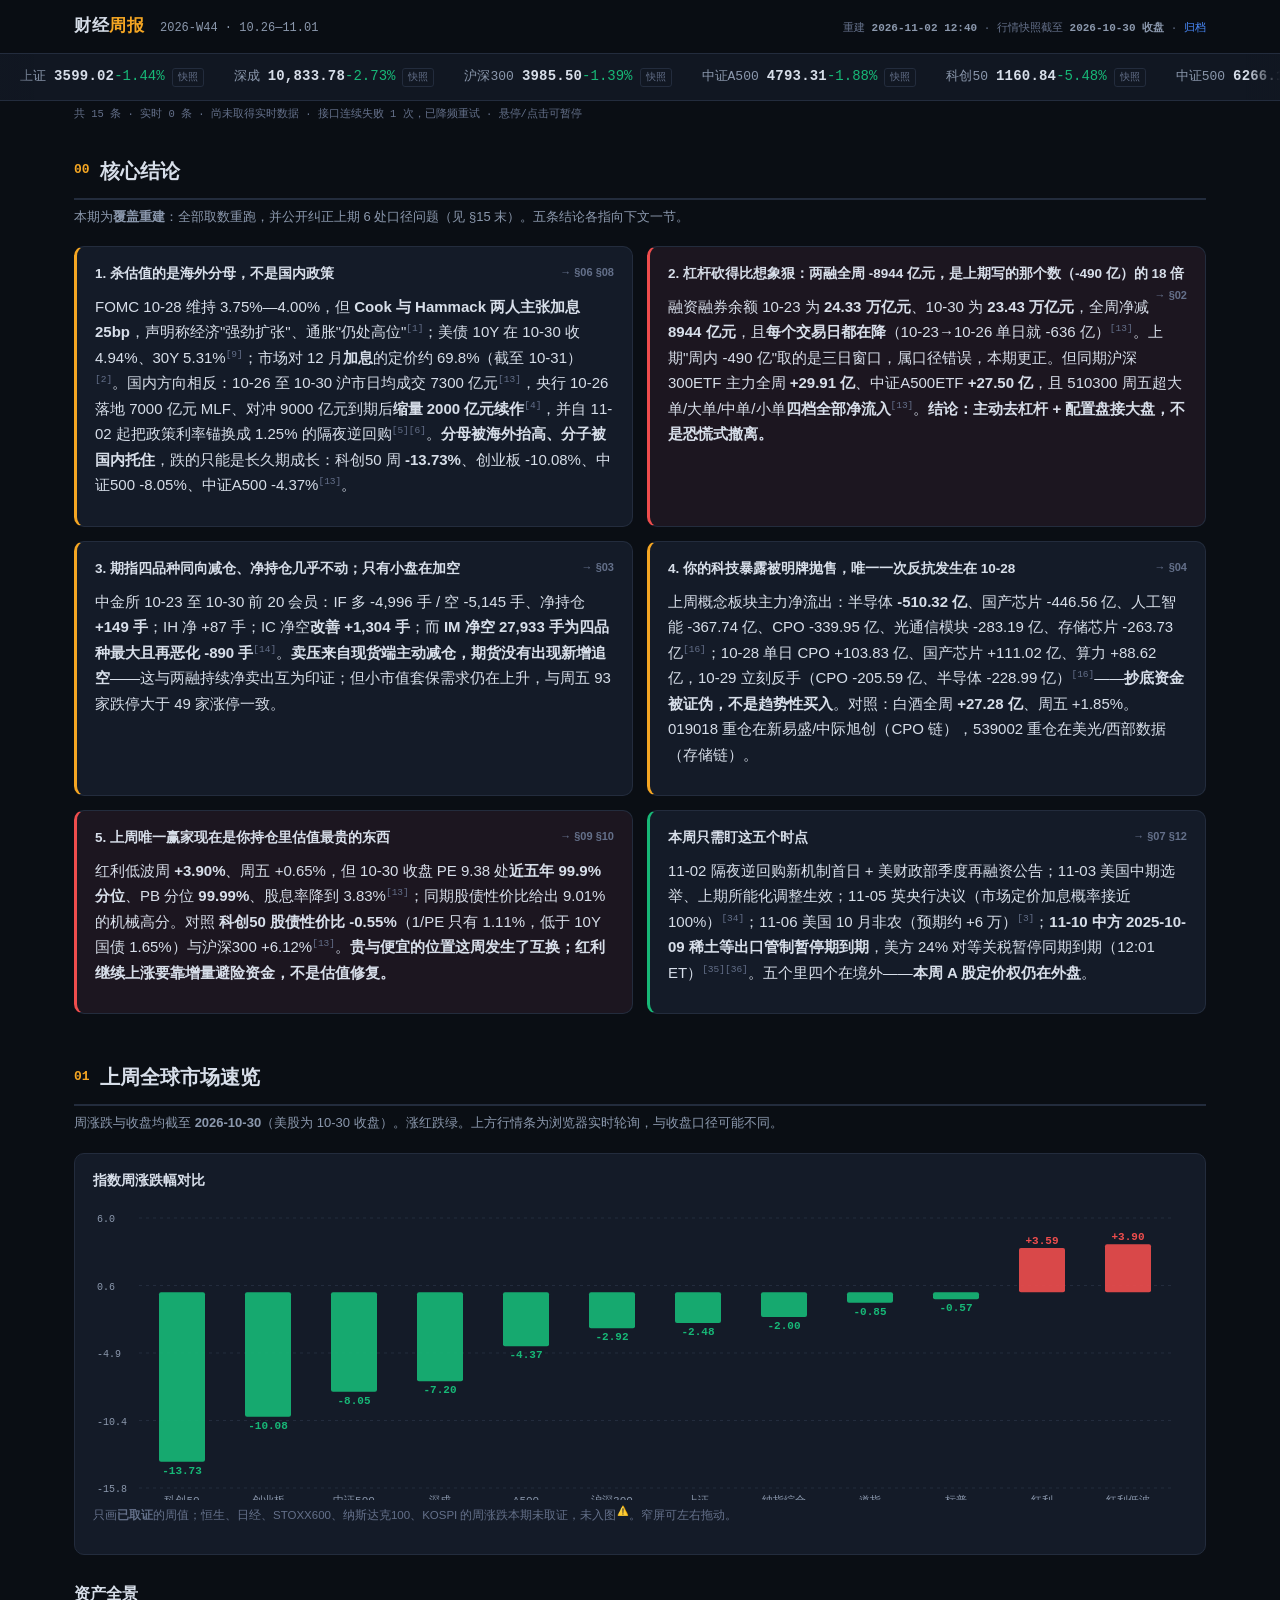
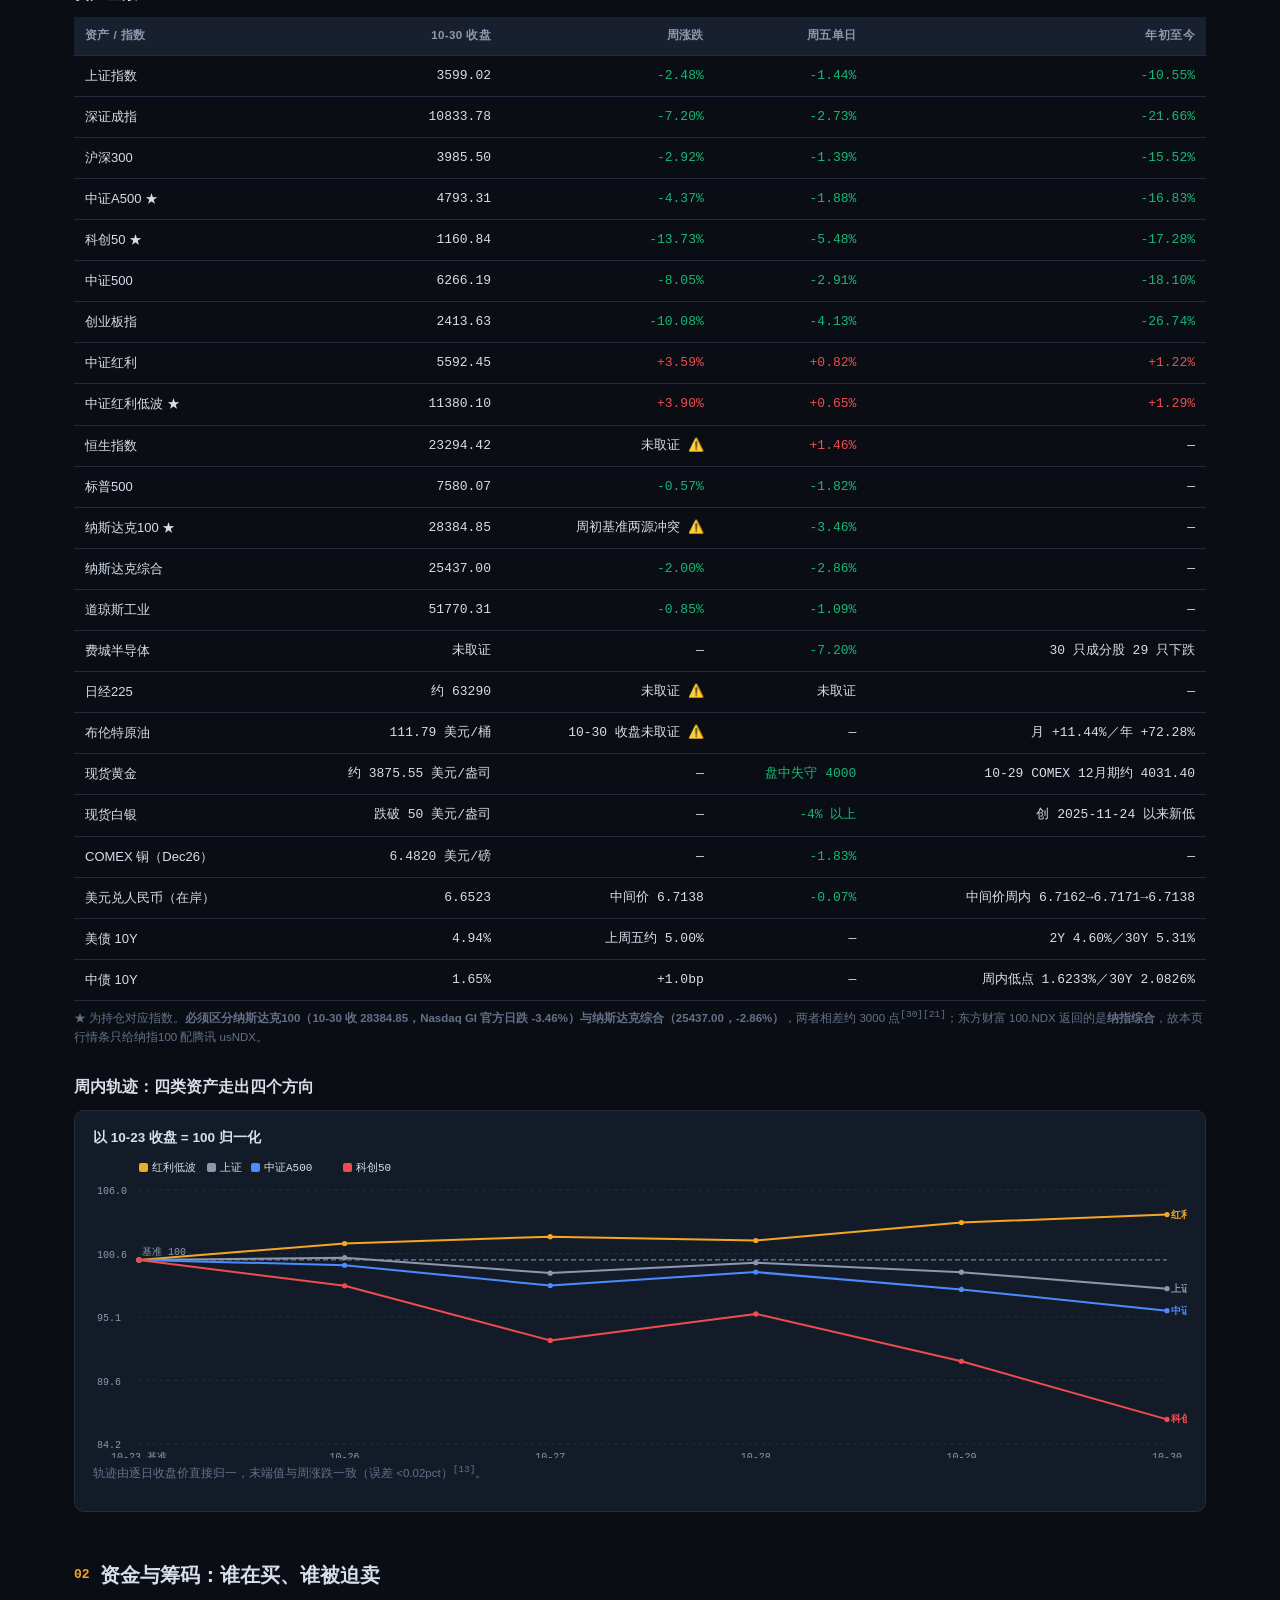
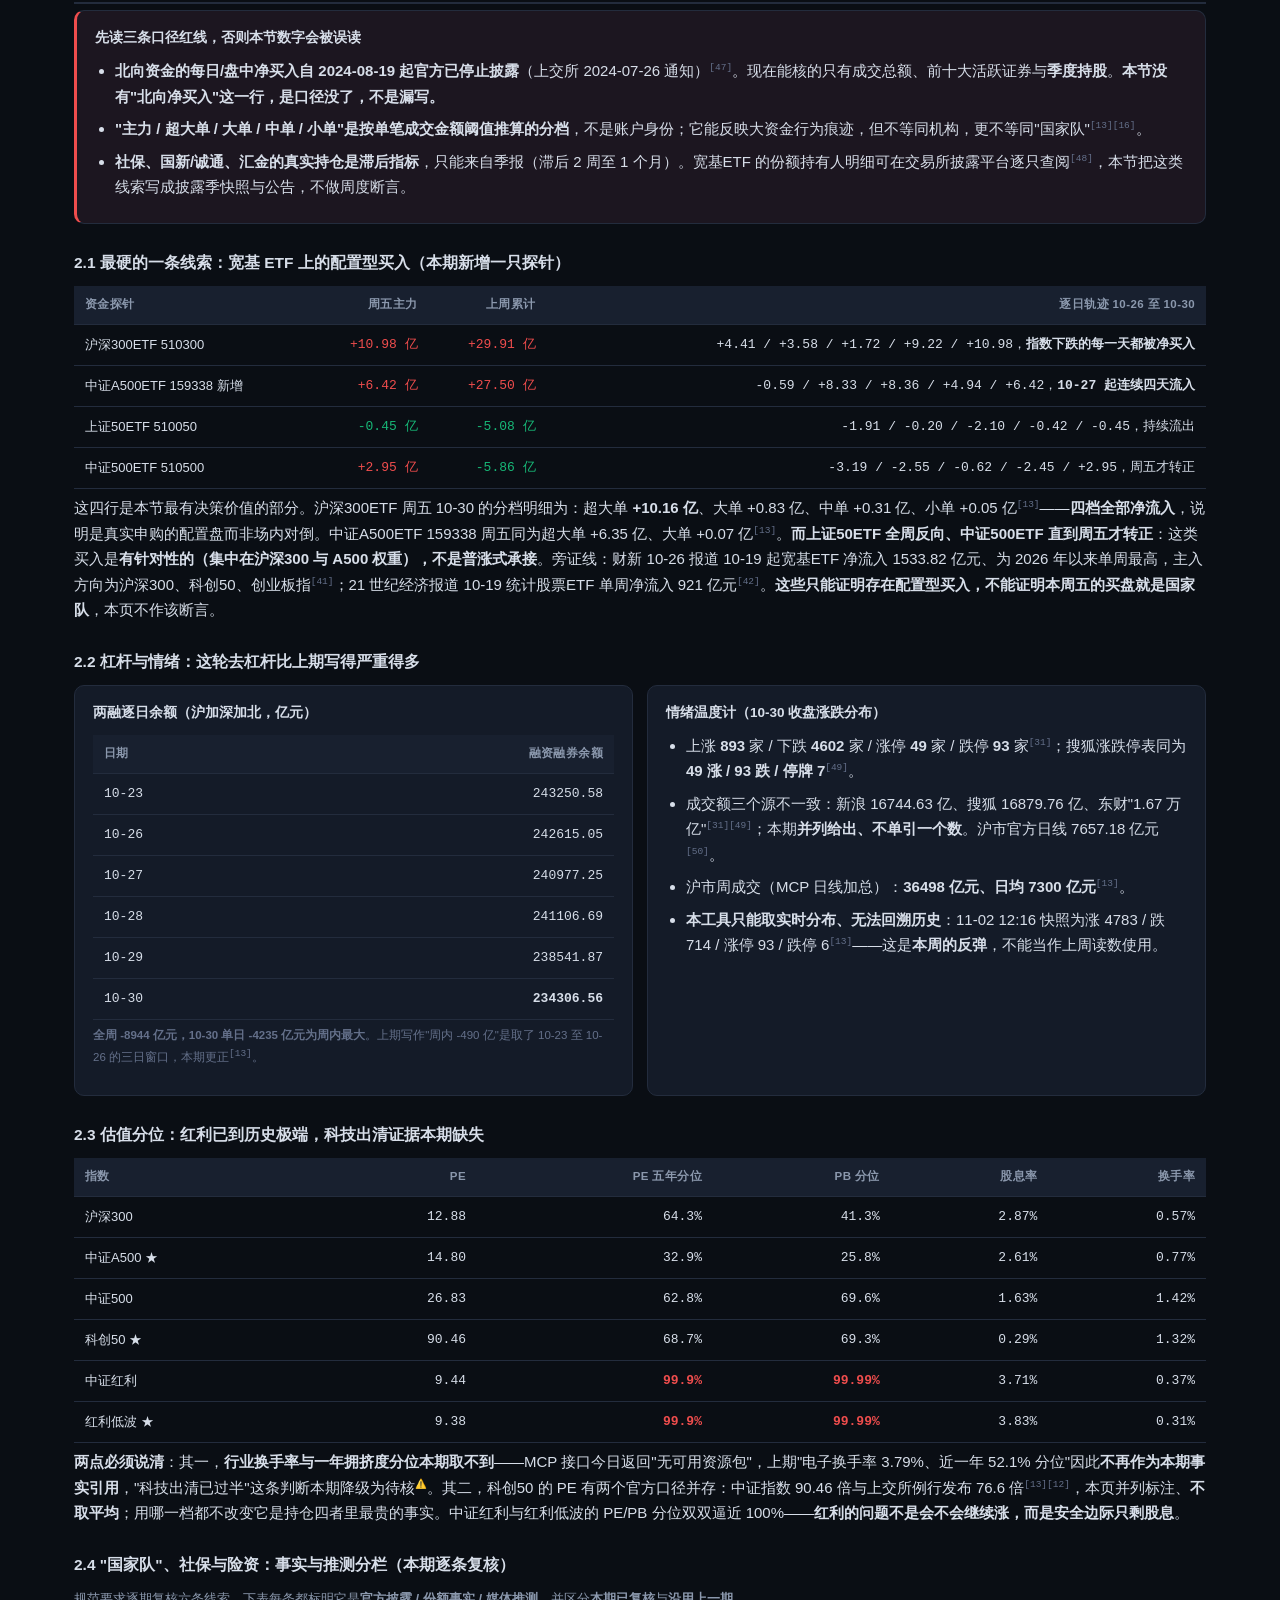
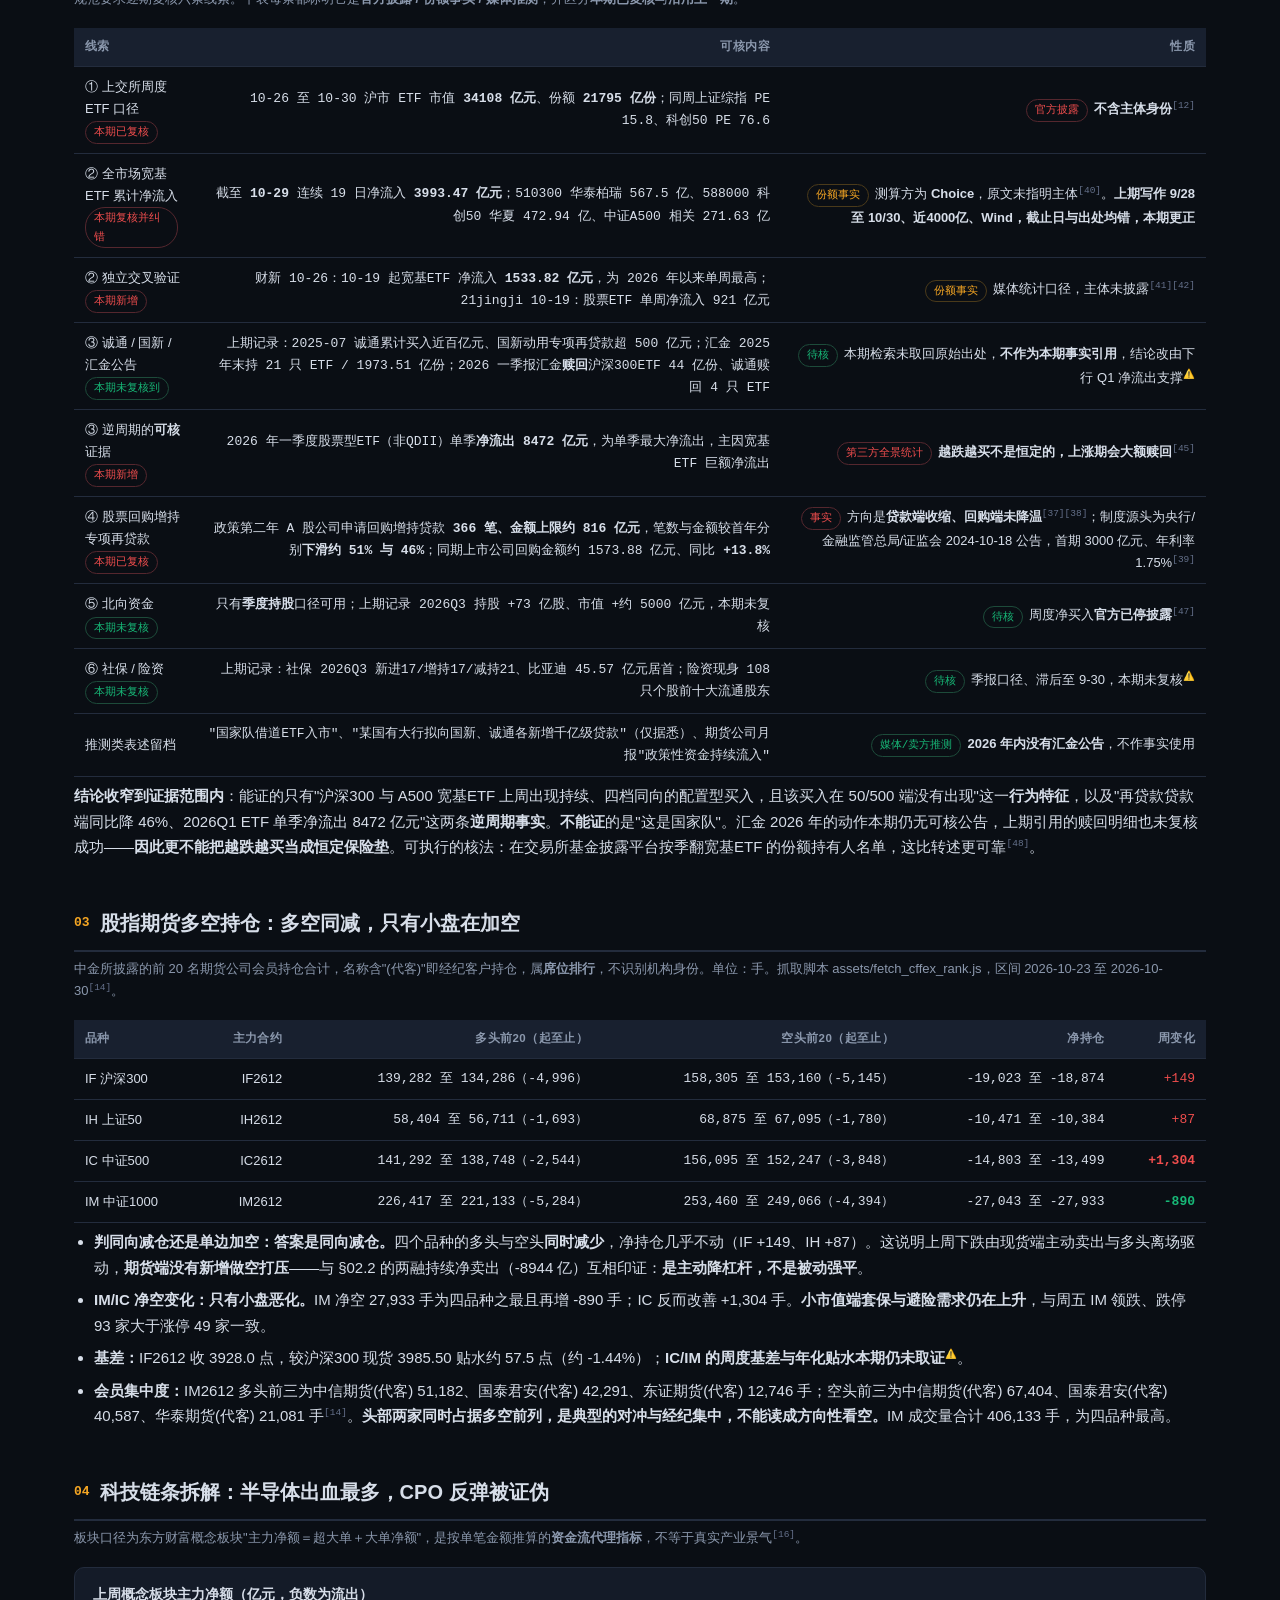
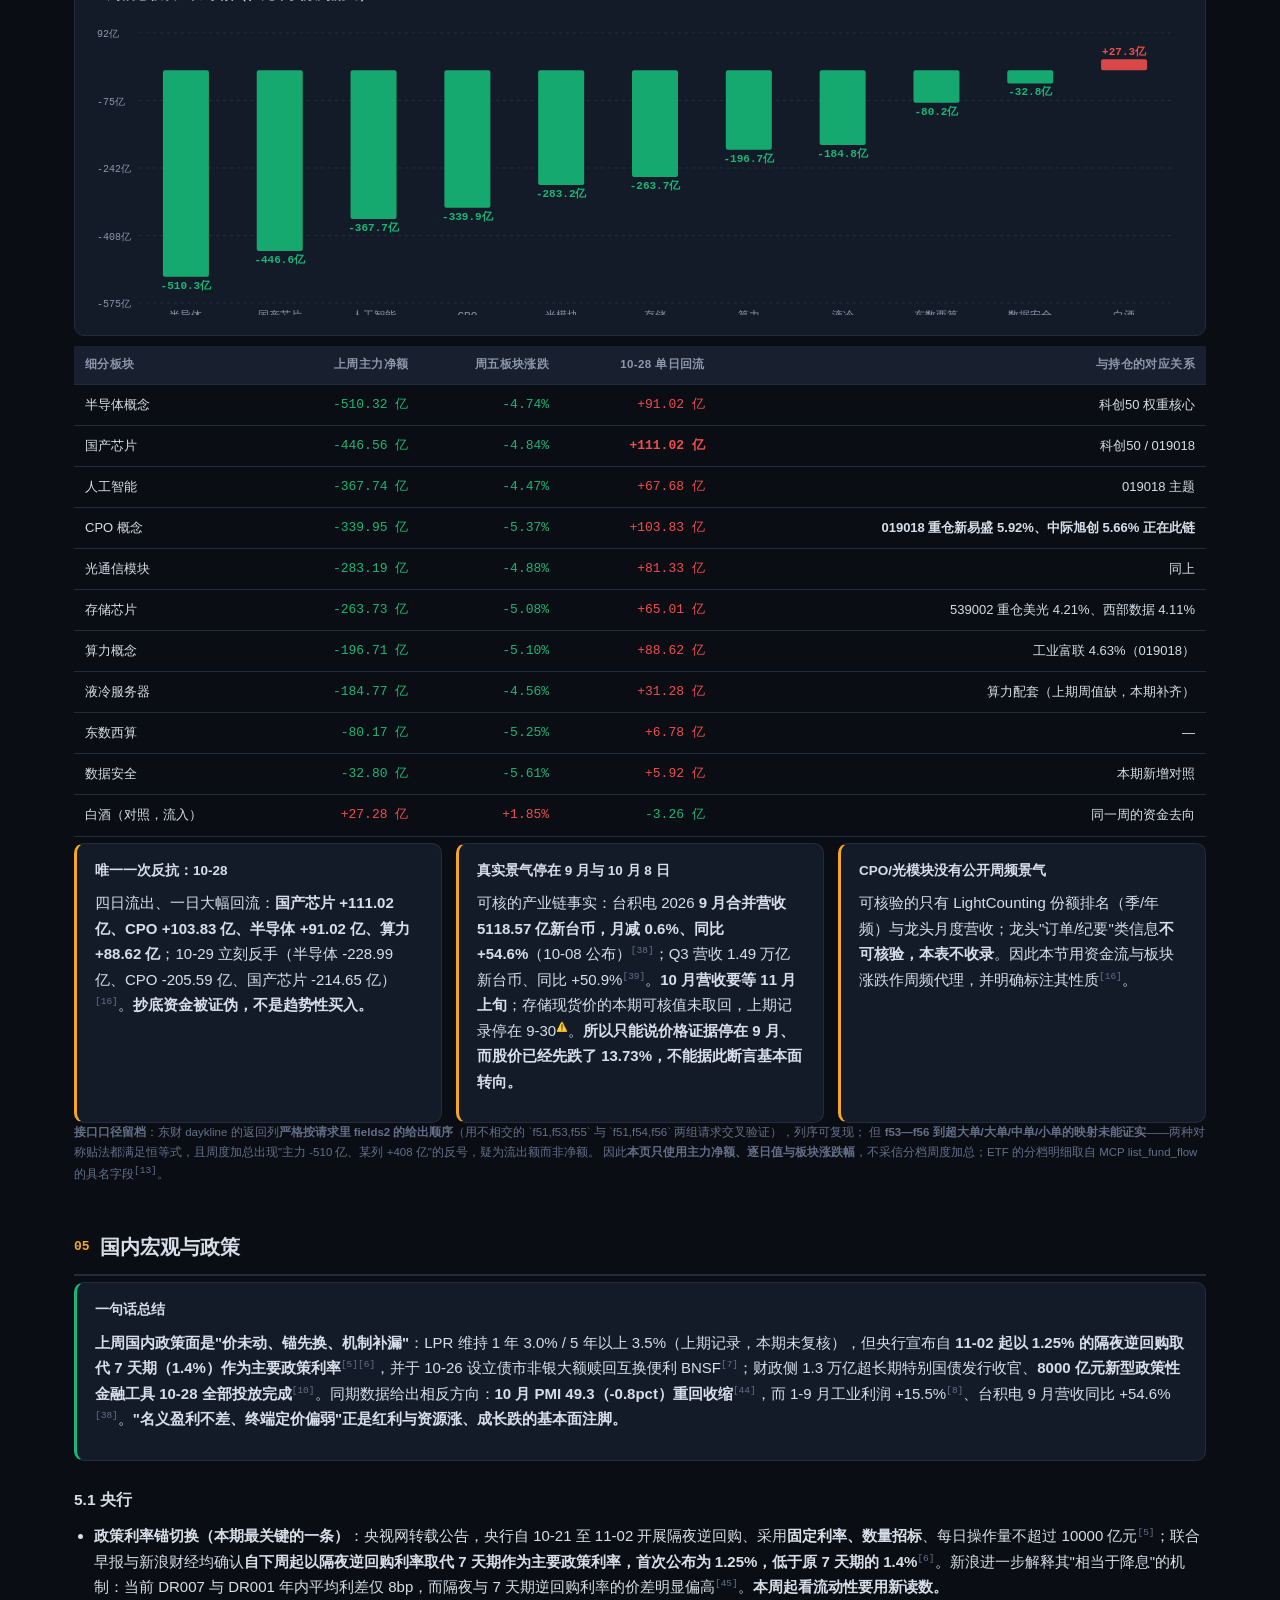
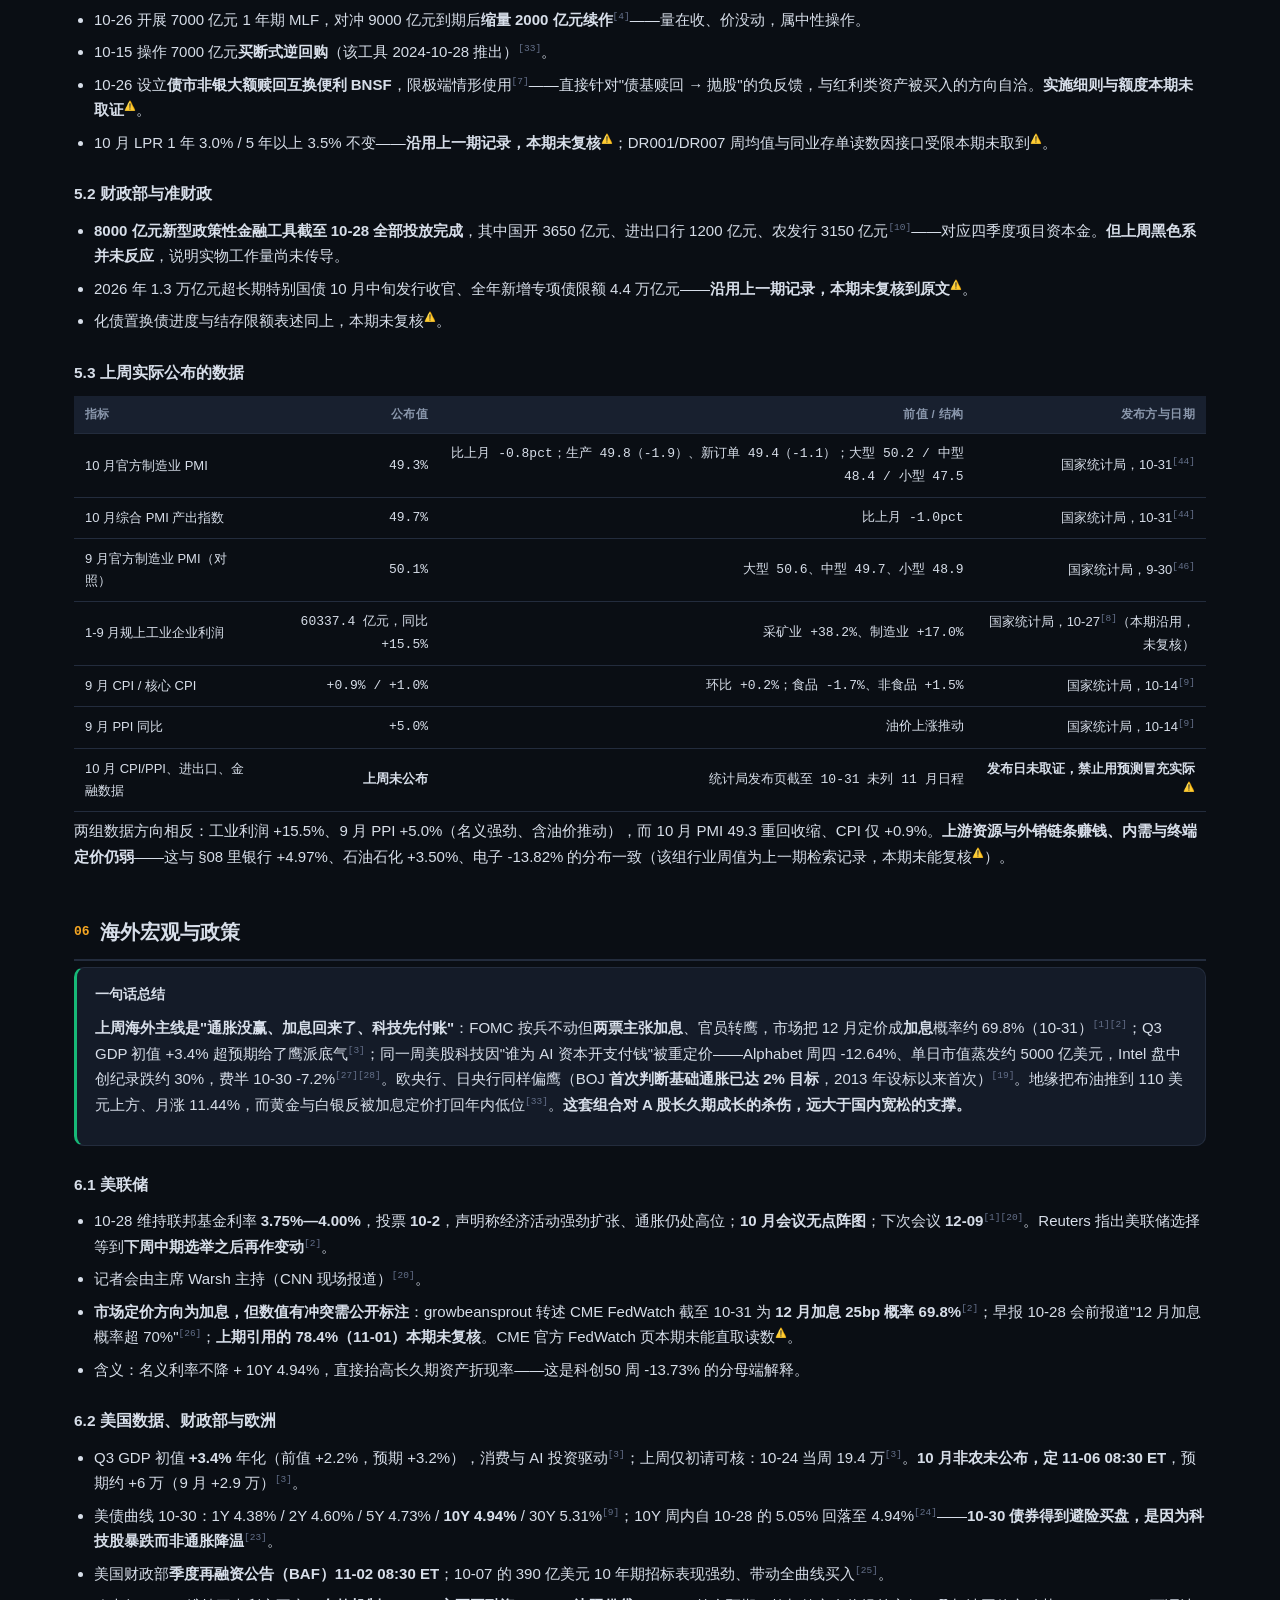
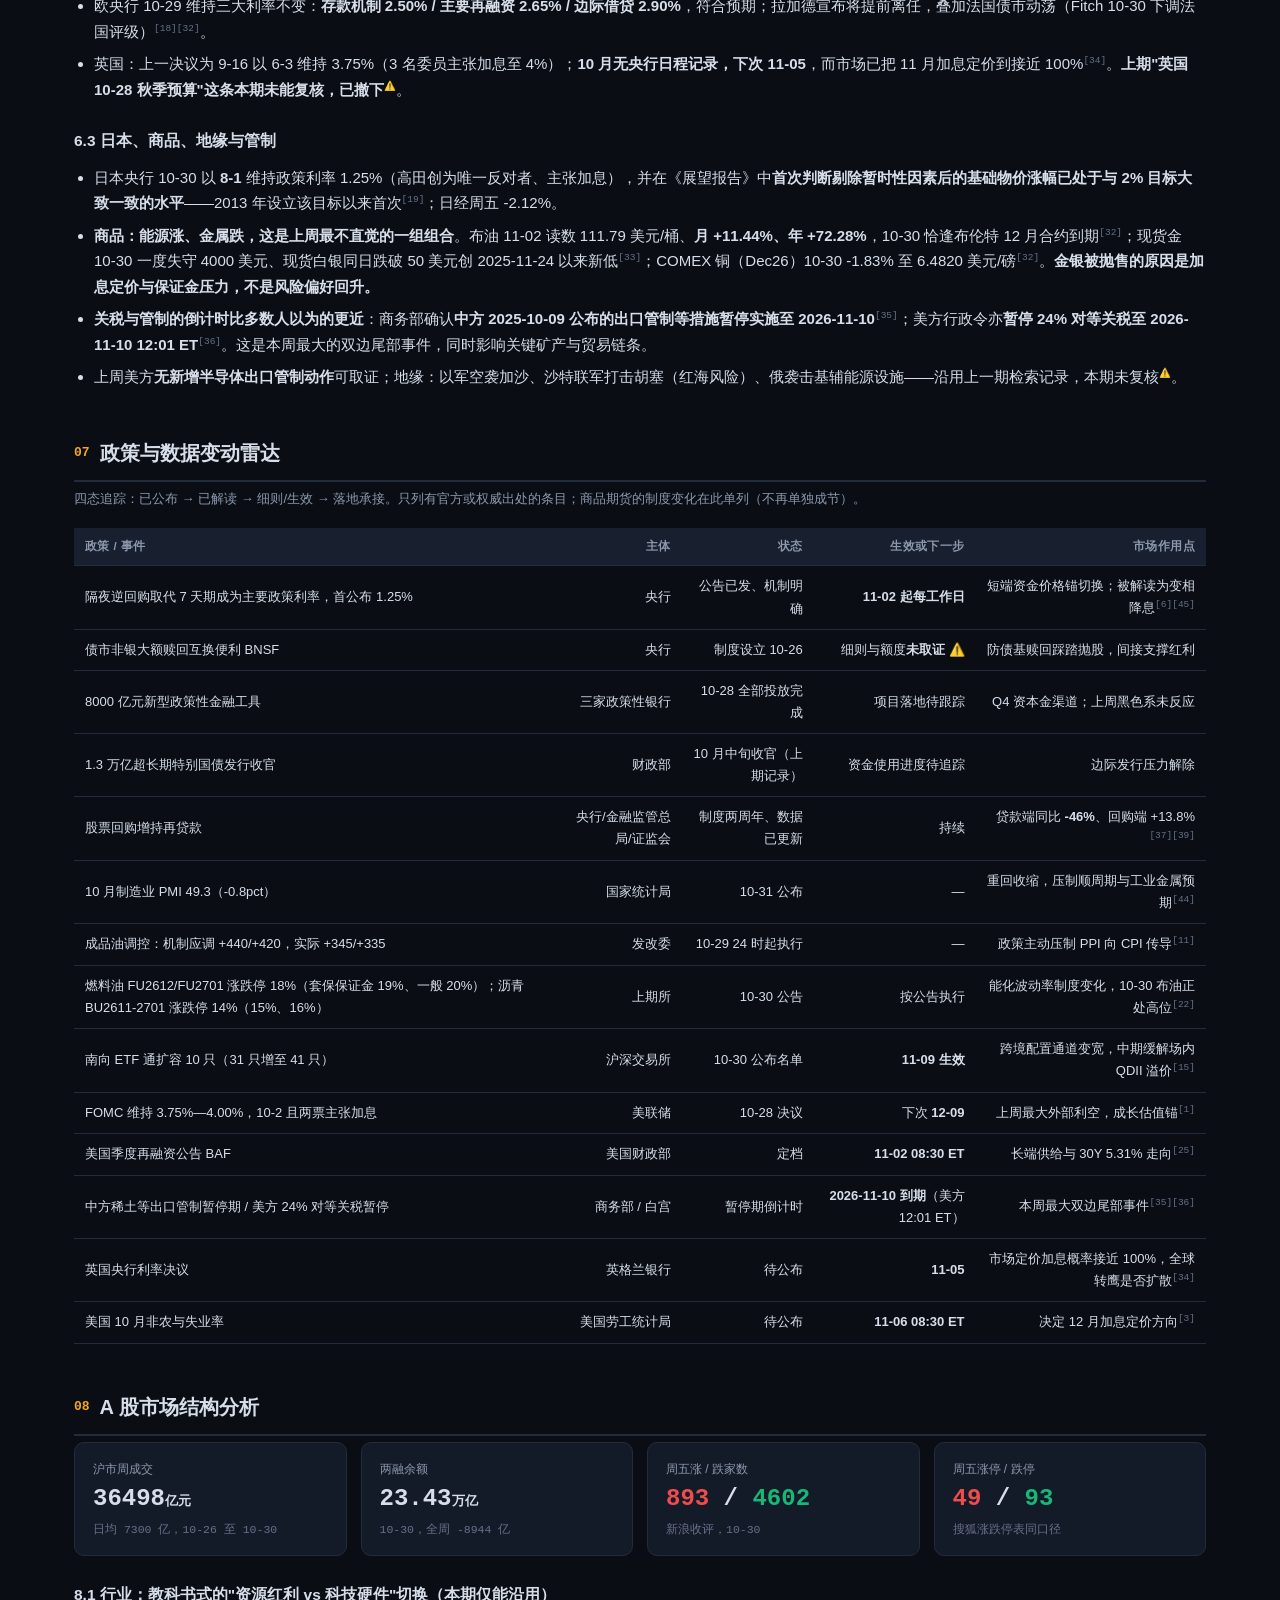
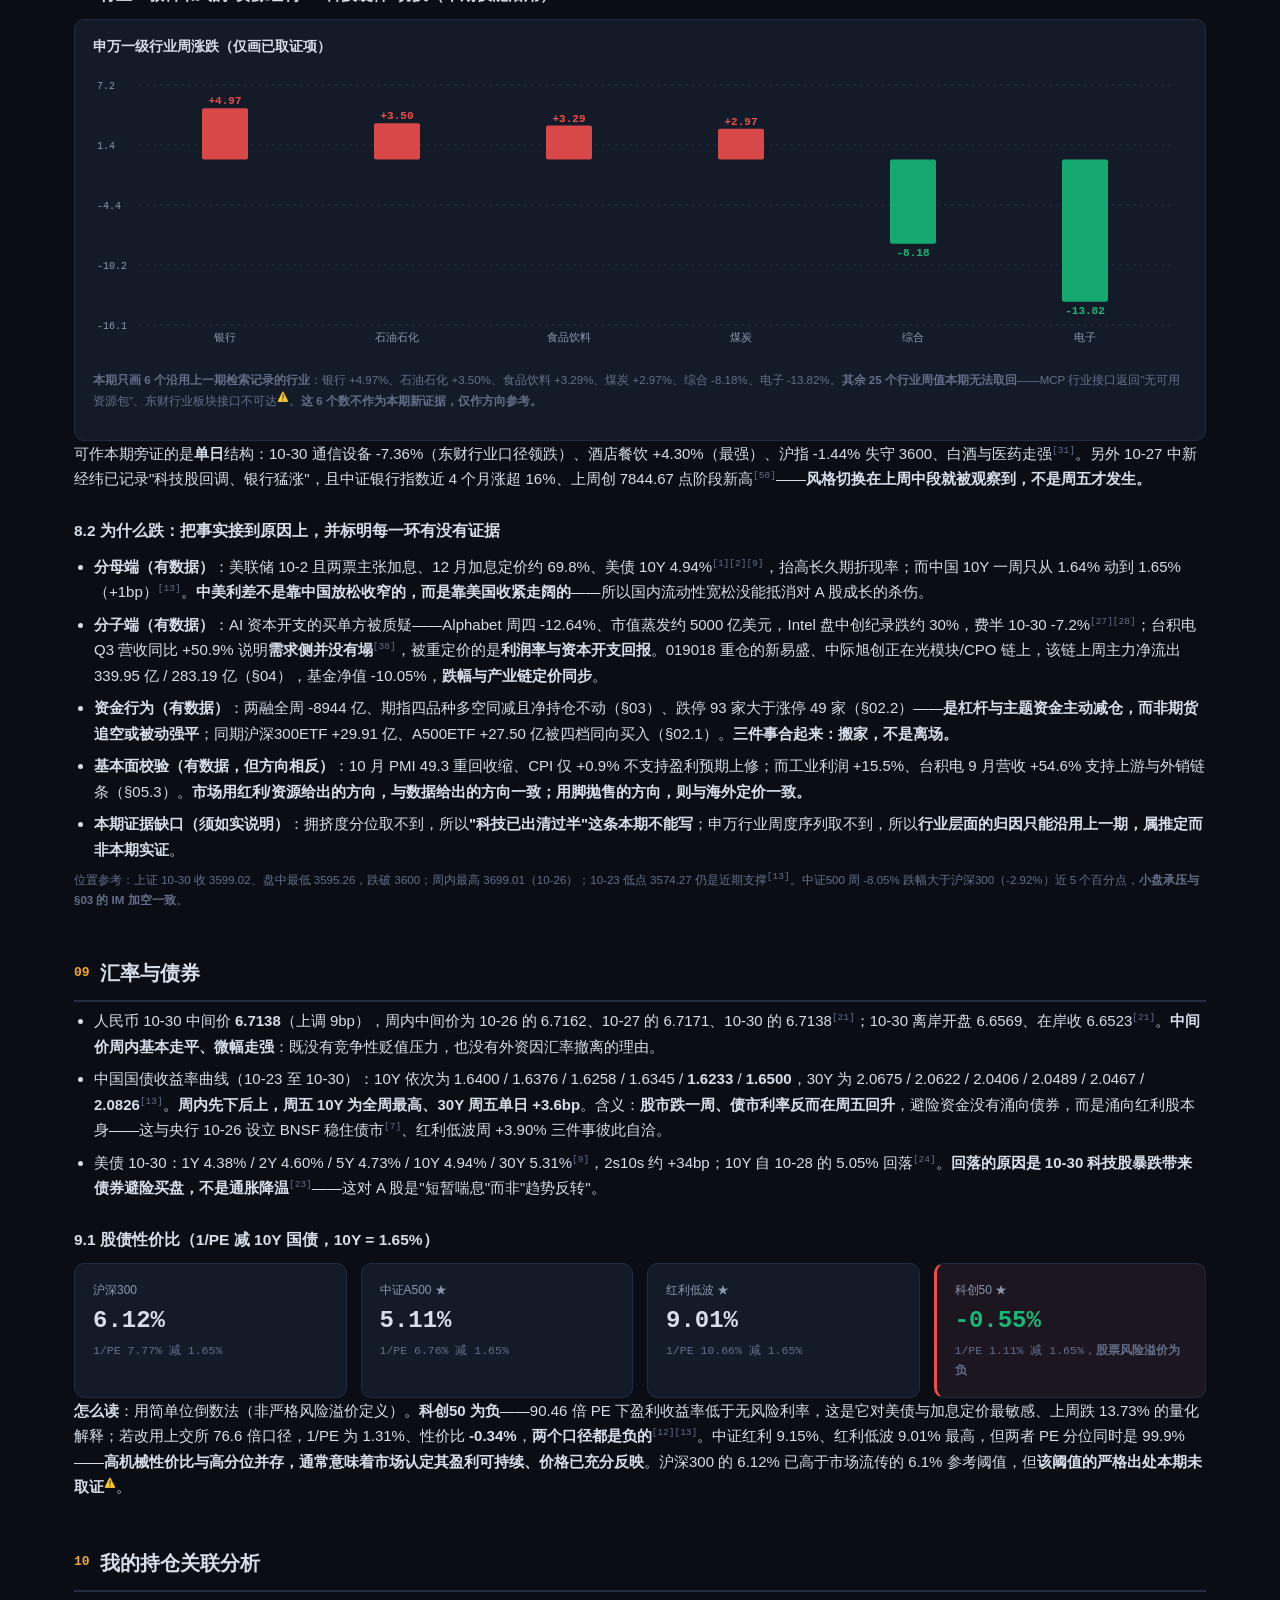
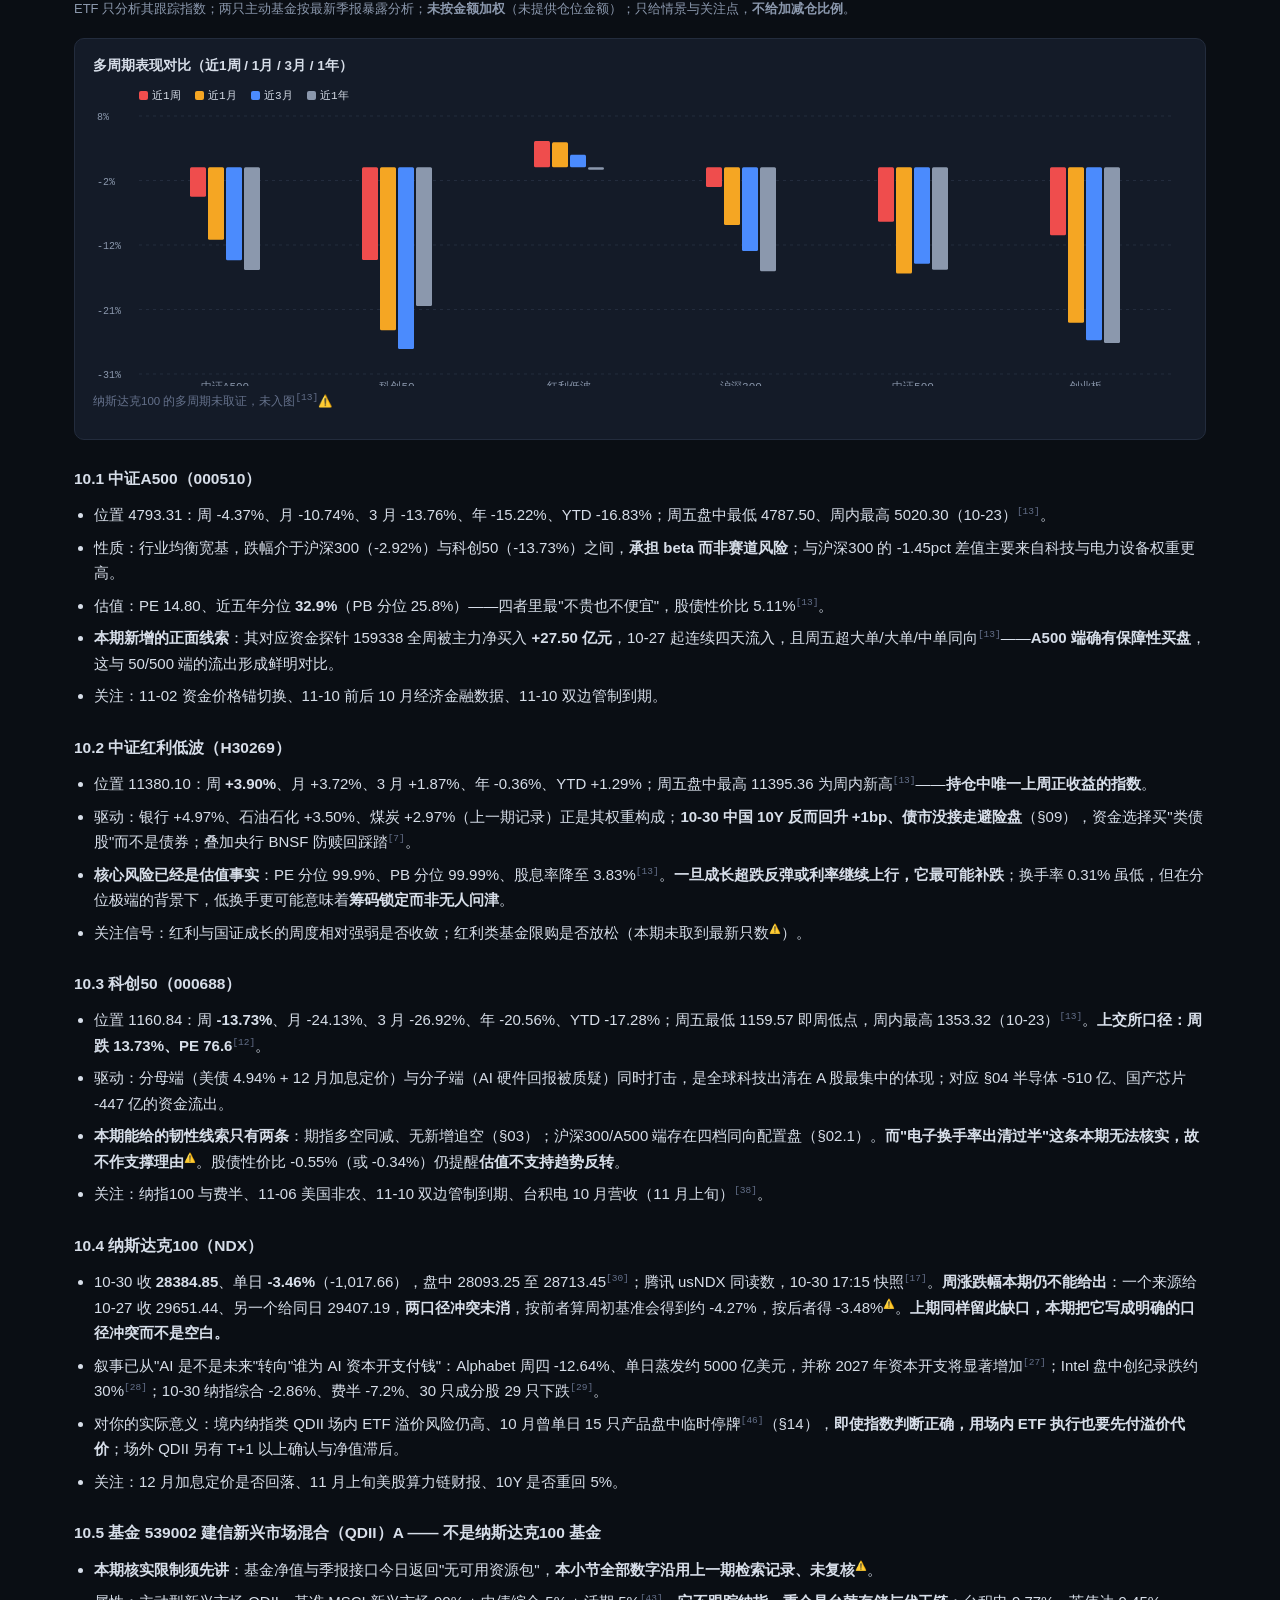
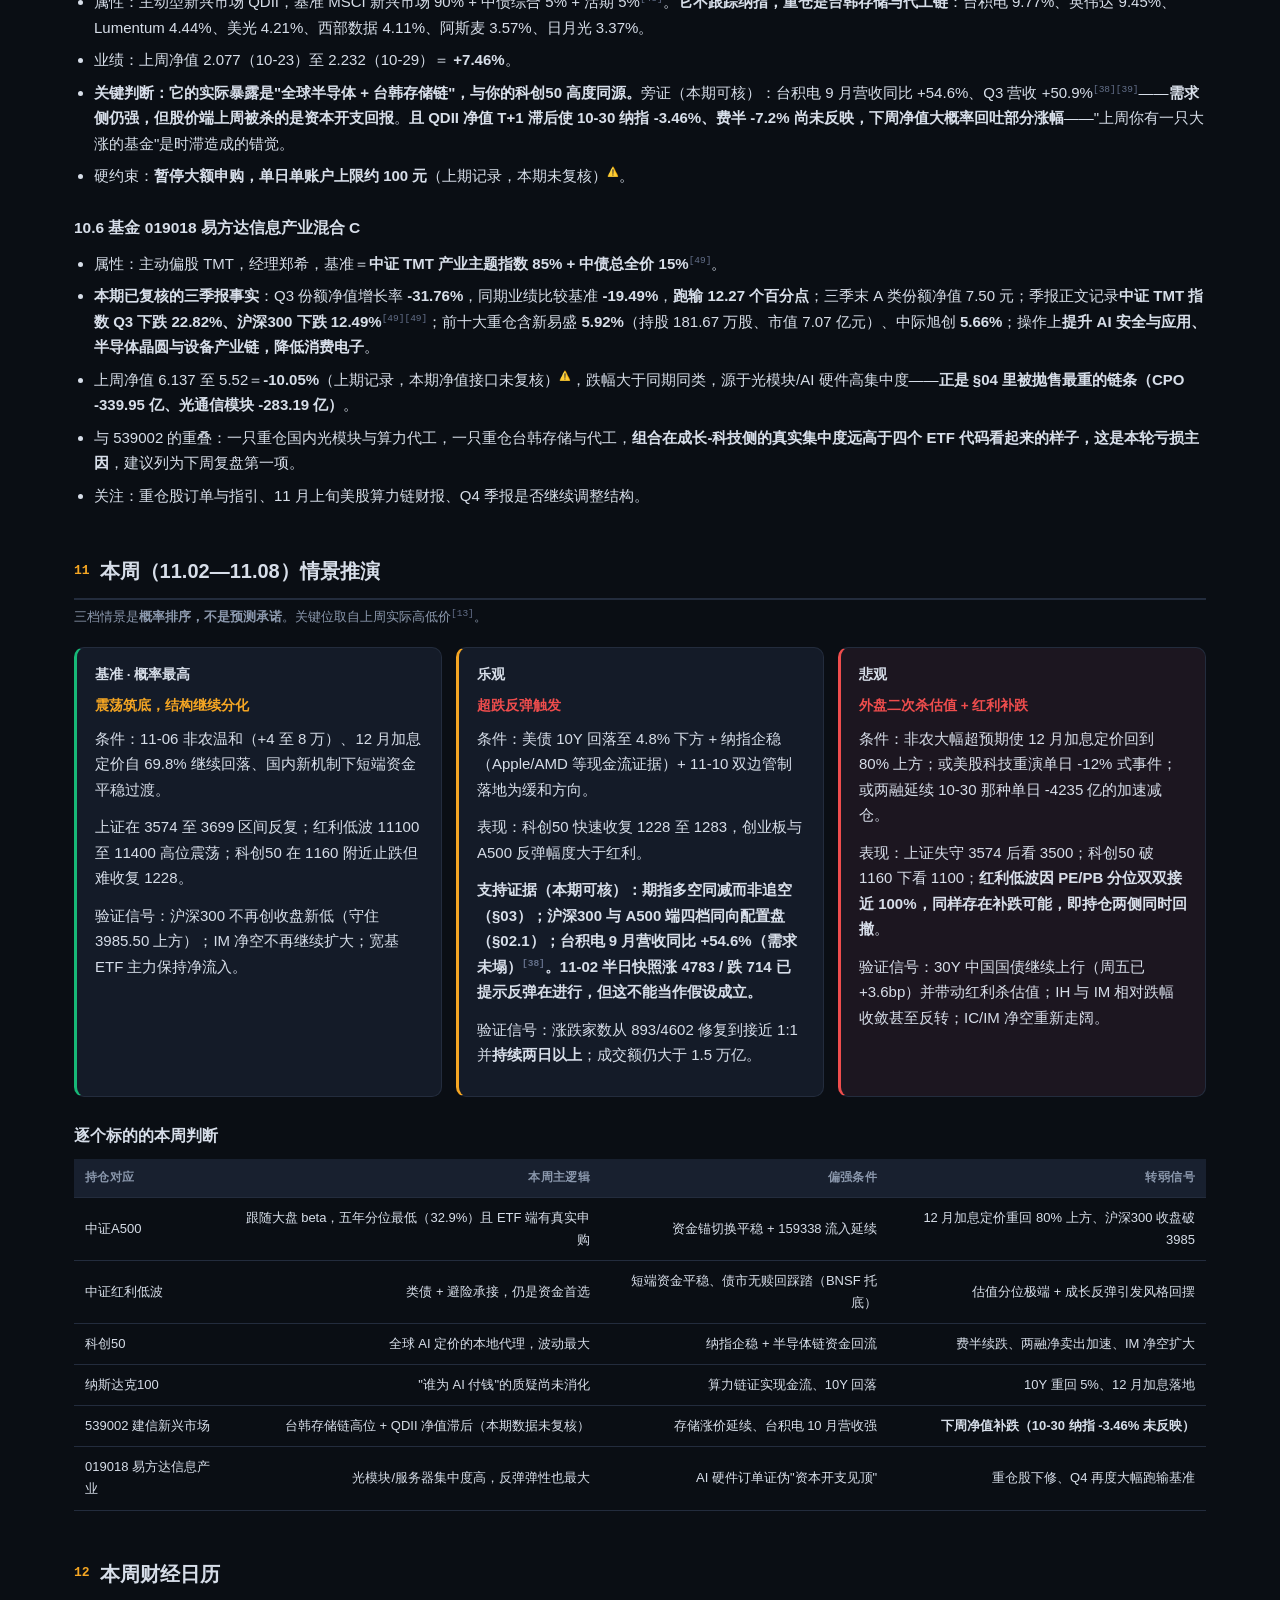
==== commit c74b0c5e: "fix(tools): 澄清 daykline 列序真相，撤掉我上一版写错的结论 交叉验证（不相交的 f51,f53,f55 与 f51,f54,f56 两组请求）证明服务端严格按 fields2 给" ====
--- a/weeks/2026-W44.html
+++ b/weeks/2026-W44.html
@@ -5,7 +5,7 @@
 <meta name="viewport" content="width=device-width, initial-scale=1">
 <meta name="robots" content="noindex,nofollow">
 <title>财经周报 2026-W44 · 杠杆砍在成长，筹码换到红利</title>
-<link rel="stylesheet" href="../assets/css/theme.css?v=2026-11-02i">
+<link rel="stylesheet" href="../assets/css/theme.css?v=2026-11-02j">
 </head>
 <body>
 
@@ -230,7 +230,9 @@
     <div class="card accent"><h4>真实景气停在 9 月与 10 月 8 日</h4><p>可核的产业链事实：台积电 2026 <b>9 月合并营收 5118.57 亿新台币，月减 0.6%、同比 +54.6%</b>（10-08 公布）<sup>[38]</sup>；Q3 营收 1.49 万亿新台币、同比 +50.9%<sup>[39]</sup>。<b>10 月营收要等 11 月上旬</b>；存储现货价的本期可核值未取回，上期记录停在 9-30<sup><span class="tag-verify">⚠️</span></sup>。<b>所以只能说价格证据停在 9 月、而股价已经先跌了 13.73%，不能据此断言基本面转向。</b></p></div>
     <div class="card accent"><h4>CPO/光模块没有公开周频景气</h4><p>可核验的只有 LightCounting 份额排名（季/年频）与龙头月度营收；龙头"订单/纪要"类信息<b>不可核验，本表不收录</b>。因此本节用资金流与板块涨跌作周频代理，并明确标注其性质<sup>[16]</sup>。</p></div>
   </div>
-  <p class="chart-note"><b>接口缺陷留档</b>：东财 daykline 的超大单/大单/中单/小单分档列，其<b>顺序与正负号随请求的 fields2 子集变化</b>，本期无法自证符号约定，故<b>不采用其分档周度加总</b>；ETF 的分档明细改用 MCP list_fund_flow 的具名字段<sup>[13]</sup>。已核验的只有主力净额、逐日值与板块涨跌幅（恒等式：中单＋小单 ＝ −主力净额 逐日成立）。</p>
+  <p class="chart-note"><b>接口口径留档</b>：东财 daykline 的返回列<b>严格按请求里 fields2 的给出顺序</b>（用不相交的 `f51,f53,f55` 与 `f51,f54,f56` 两组请求交叉验证），列序可复现；
+    但 <b>f53—f56 到超大单/大单/中单/小单的映射未能证实</b>——两种对称贴法都满足恒等式，且周度加总出现"主力 -510 亿、某列 +408 亿"的反号，疑为流出额而非净额。
+    因此<b>本页只使用主力净额、逐日值与板块涨跌幅</b>，不采信分档周度加总；ETF 的分档明细取自 MCP list_fund_flow 的具名字段<sup>[13]</sup>。</p>
 </section>
 <!-- ============ 05 国内政策 ============ -->
 <section id="s05">
@@ -635,8 +637,8 @@
 
 </div>
 
-<script src="../assets/js/chart.js?v=2026-11-02i"></script>
-<script src="../assets/js/ticker.js?v=2026-11-02i"></script>
+<script src="../assets/js/chart.js?v=2026-11-02j"></script>
+<script src="../assets/js/ticker.js?v=2026-11-02j"></script>
 <script>
 window.FW_TICK = [
   {name:"上证",     em:"1.000001", tc:"sh000001", dec:2, snapshot:{price:3599.02, pct:-1.44}},
--- a/assets/css/theme.css
+++ b/assets/css/theme.css
@@ -170,8 +170,8 @@
   .wrap { padding: 24px 18px 64px; }
 }
 @media (max-width: 860px) {
-  .g2, .g3 { grid-template-columns: 1fr; }
-  .g4 { grid-template-columns: repeat(2, 1fr); }
+  .g2, .g3 { grid-template-columns: minmax(0, 1fr); }
+  .g4 { grid-template-columns: repeat(2, minmax(0, 1fr)); }
   body { font-size: 14.5px; }
   .wrap { padding: 18px 13px 54px; }
   .masthead .inner, .ticker .inner, .tickmeta { padding-left: 13px; padding-right: 13px; }
@@ -218,6 +218,13 @@
     font-size: 13px; margin-bottom: 5px; padding-bottom: 5px; border-bottom: 1px solid var(--line);
   }
   table[data-stack="1"] td.num { font-family: var(--mono); }
+  /* 堆叠单元格的值是唯一弹性子项：不给 min-width:0 与换行约束时，
+     长句和 [n] 上标会把卡片撑宽、进而撑破文档宽度（窄屏横向溢出）。 */
+  table[data-stack="1"] td > * { min-width: 0; overflow-wrap: anywhere; }
+  table[data-stack="1"] td { overflow-wrap: anywhere; }
+  /* grid/flex 子项默认 min-width:auto，长内容会把轨道撑到超过容器；必须显式收到 0。 */
+  table[data-stack="1"] tr > * { min-width: 0; }
+  .card > *, .lead, .chart-note { overflow-wrap: anywhere; }
   /* 未堆叠的窄表（1—2 列）：自然换行，不强制宽度 */
   .tscroll table { min-width: 0; }
   .tscroll { overflow-x: visible; }
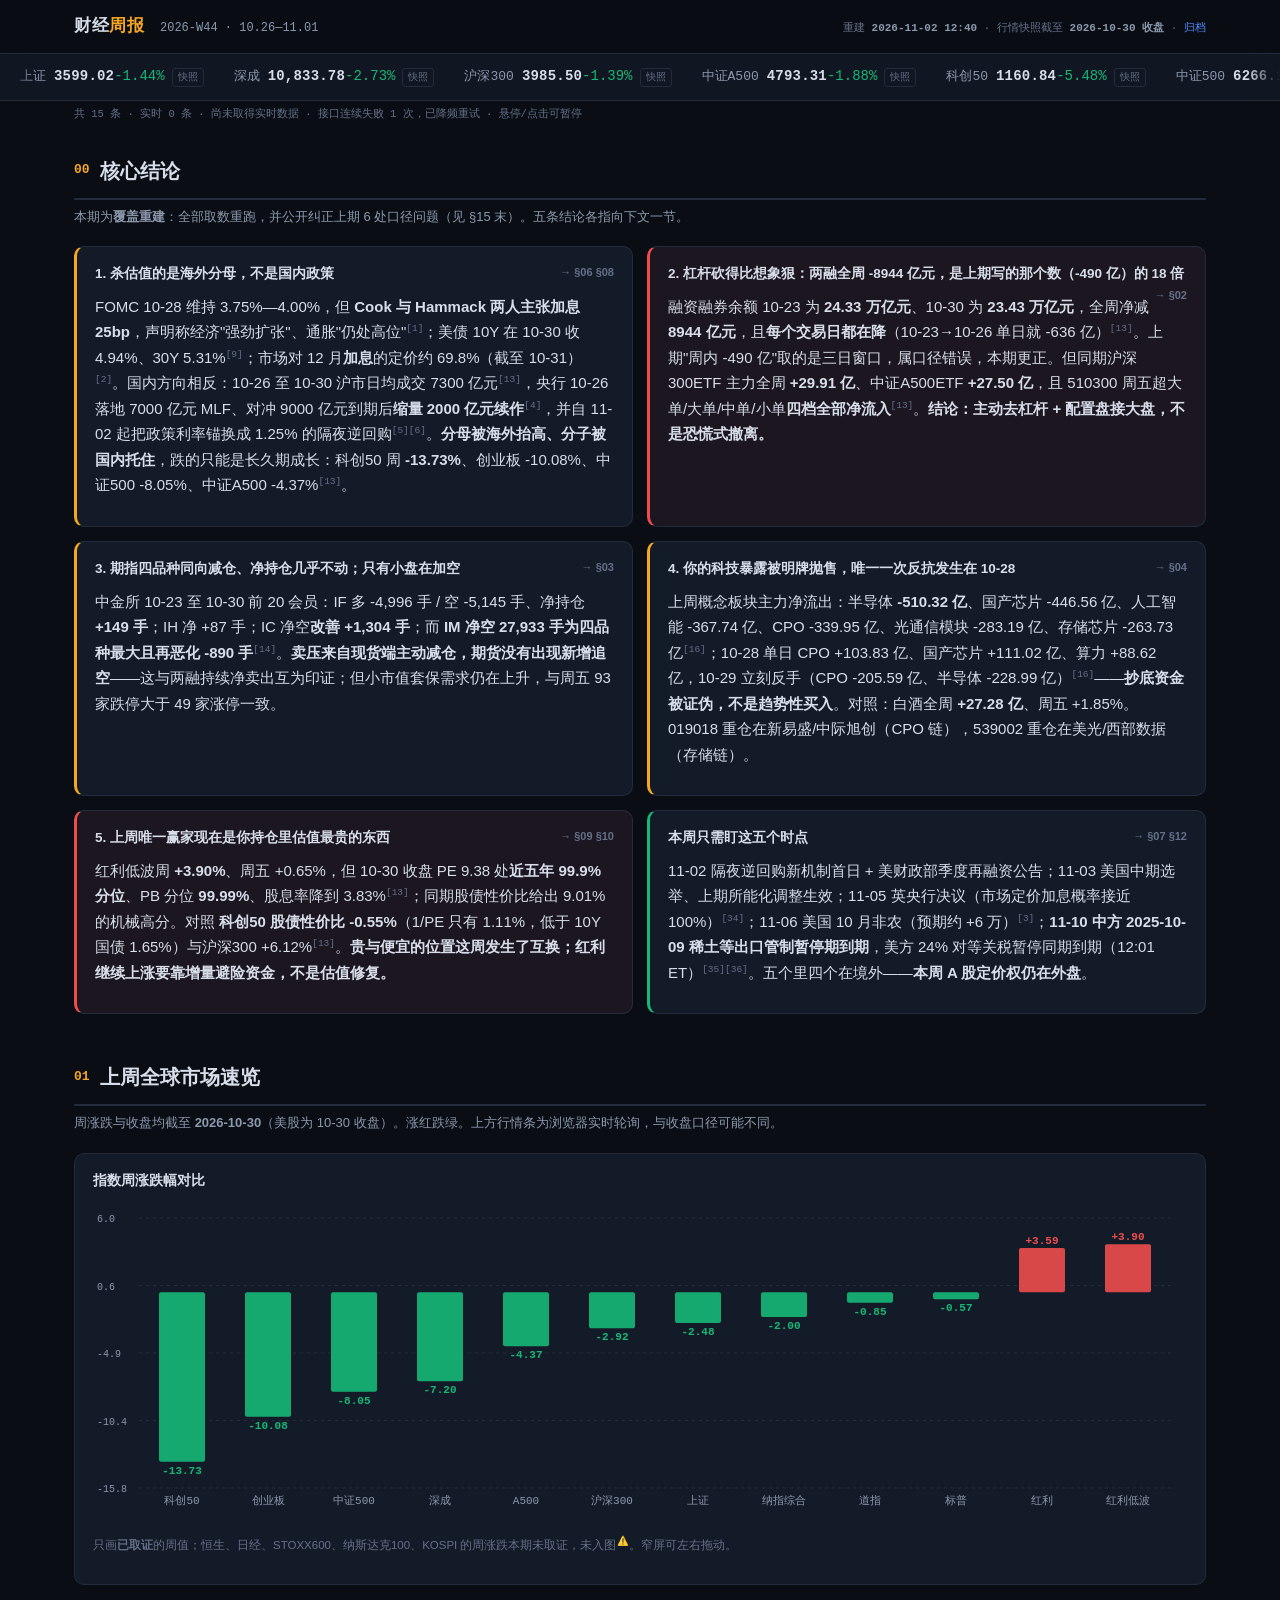
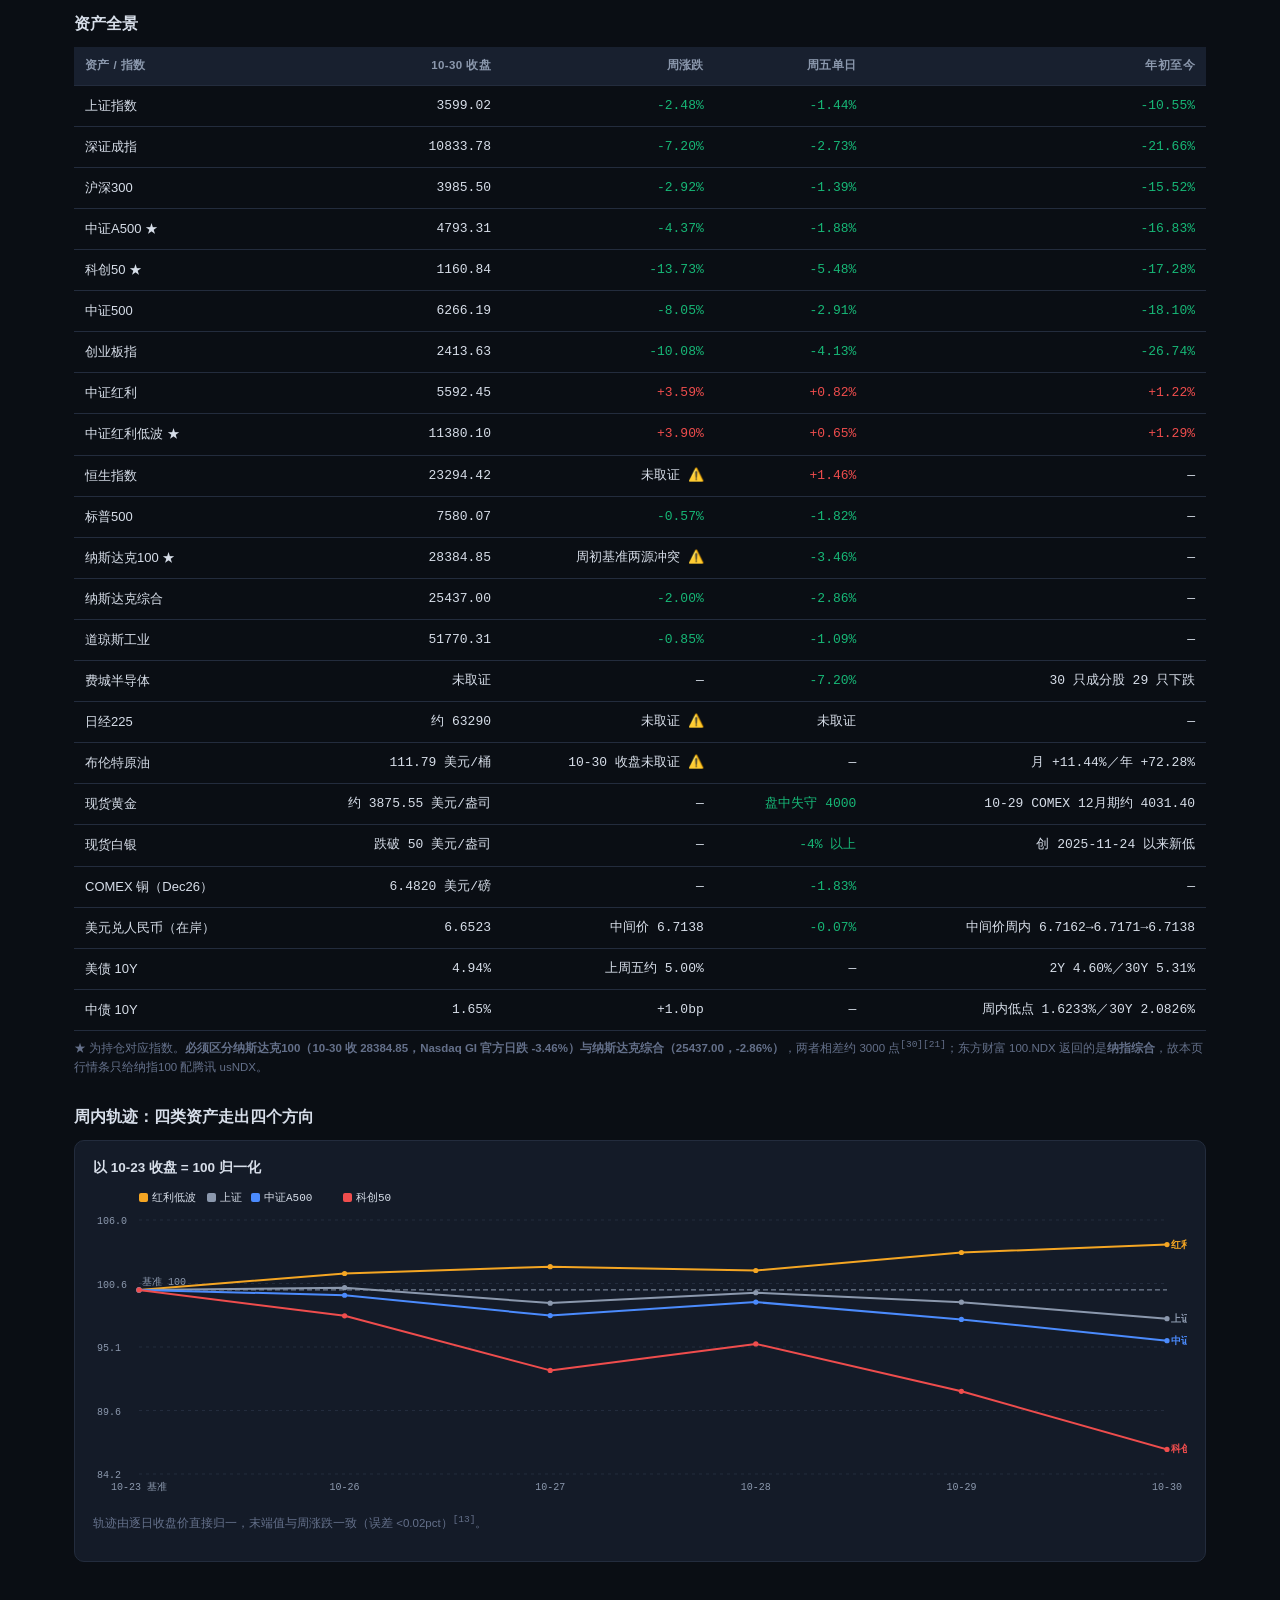
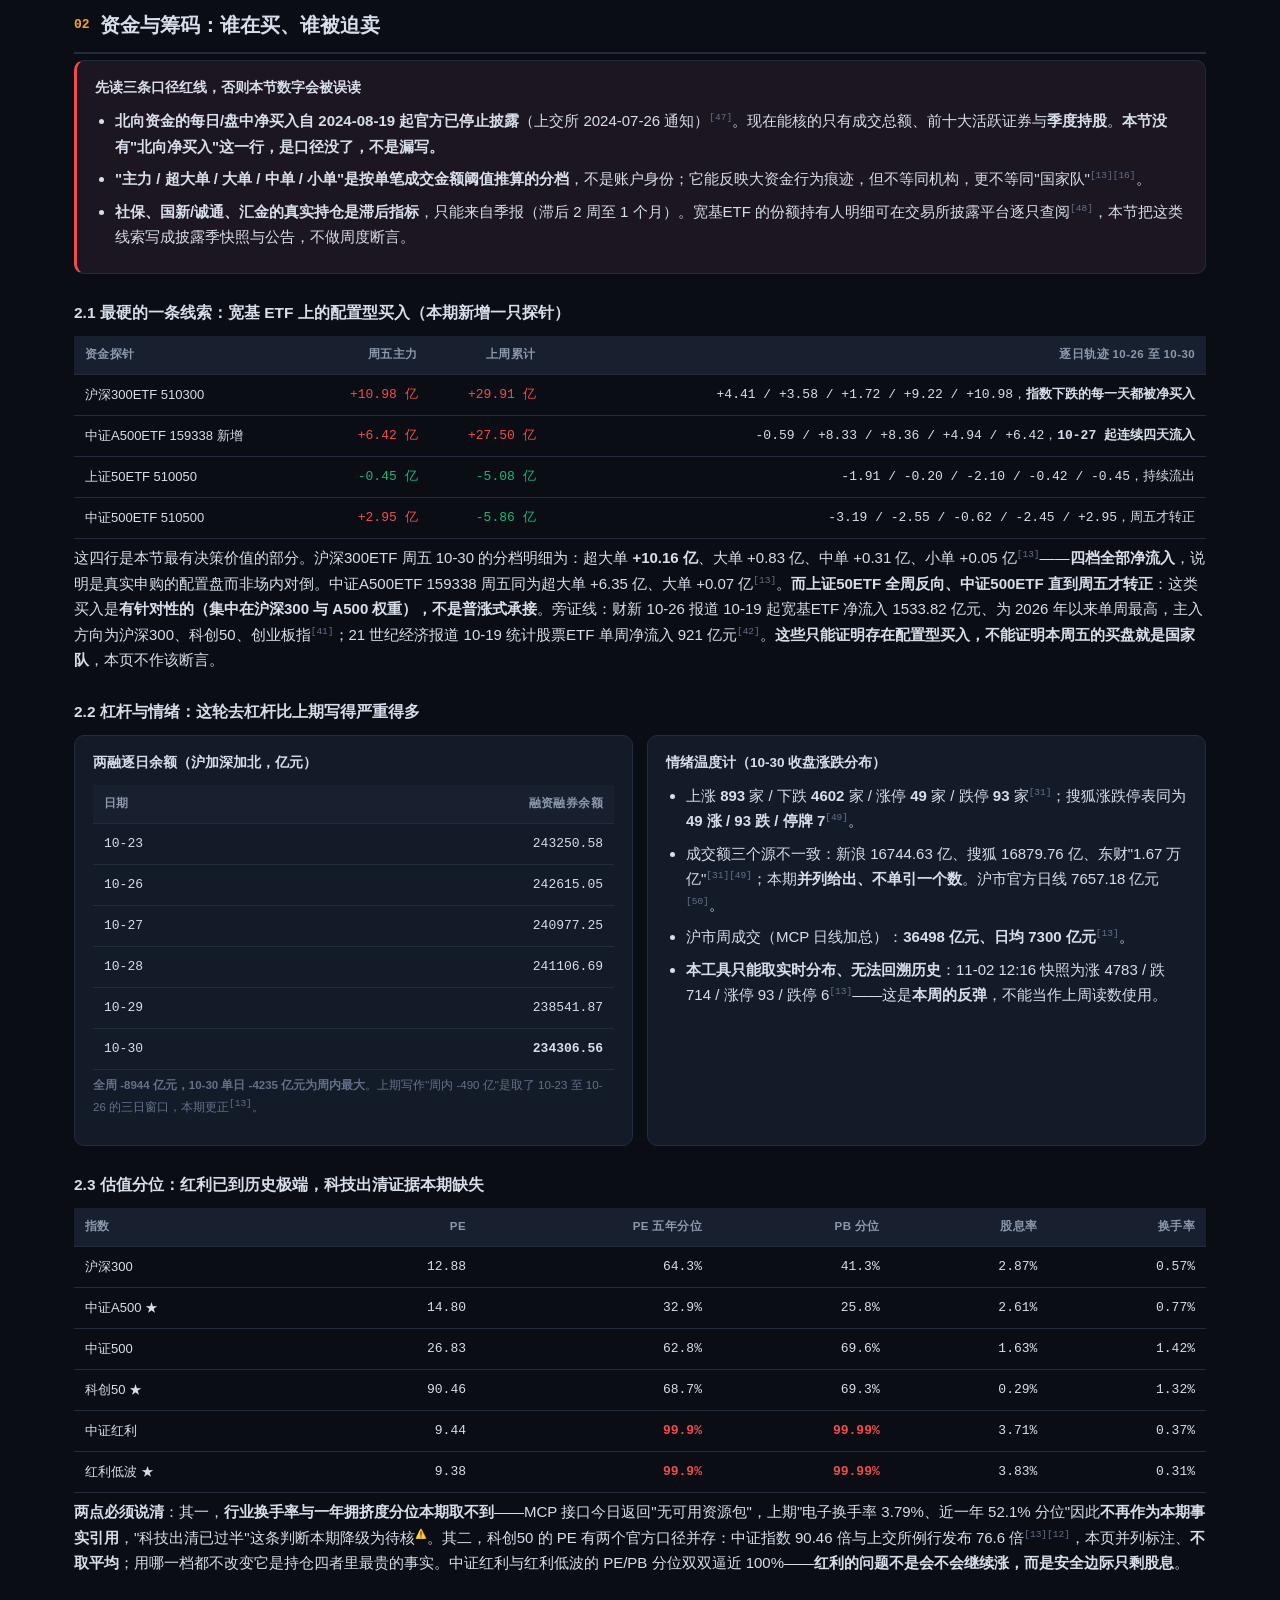
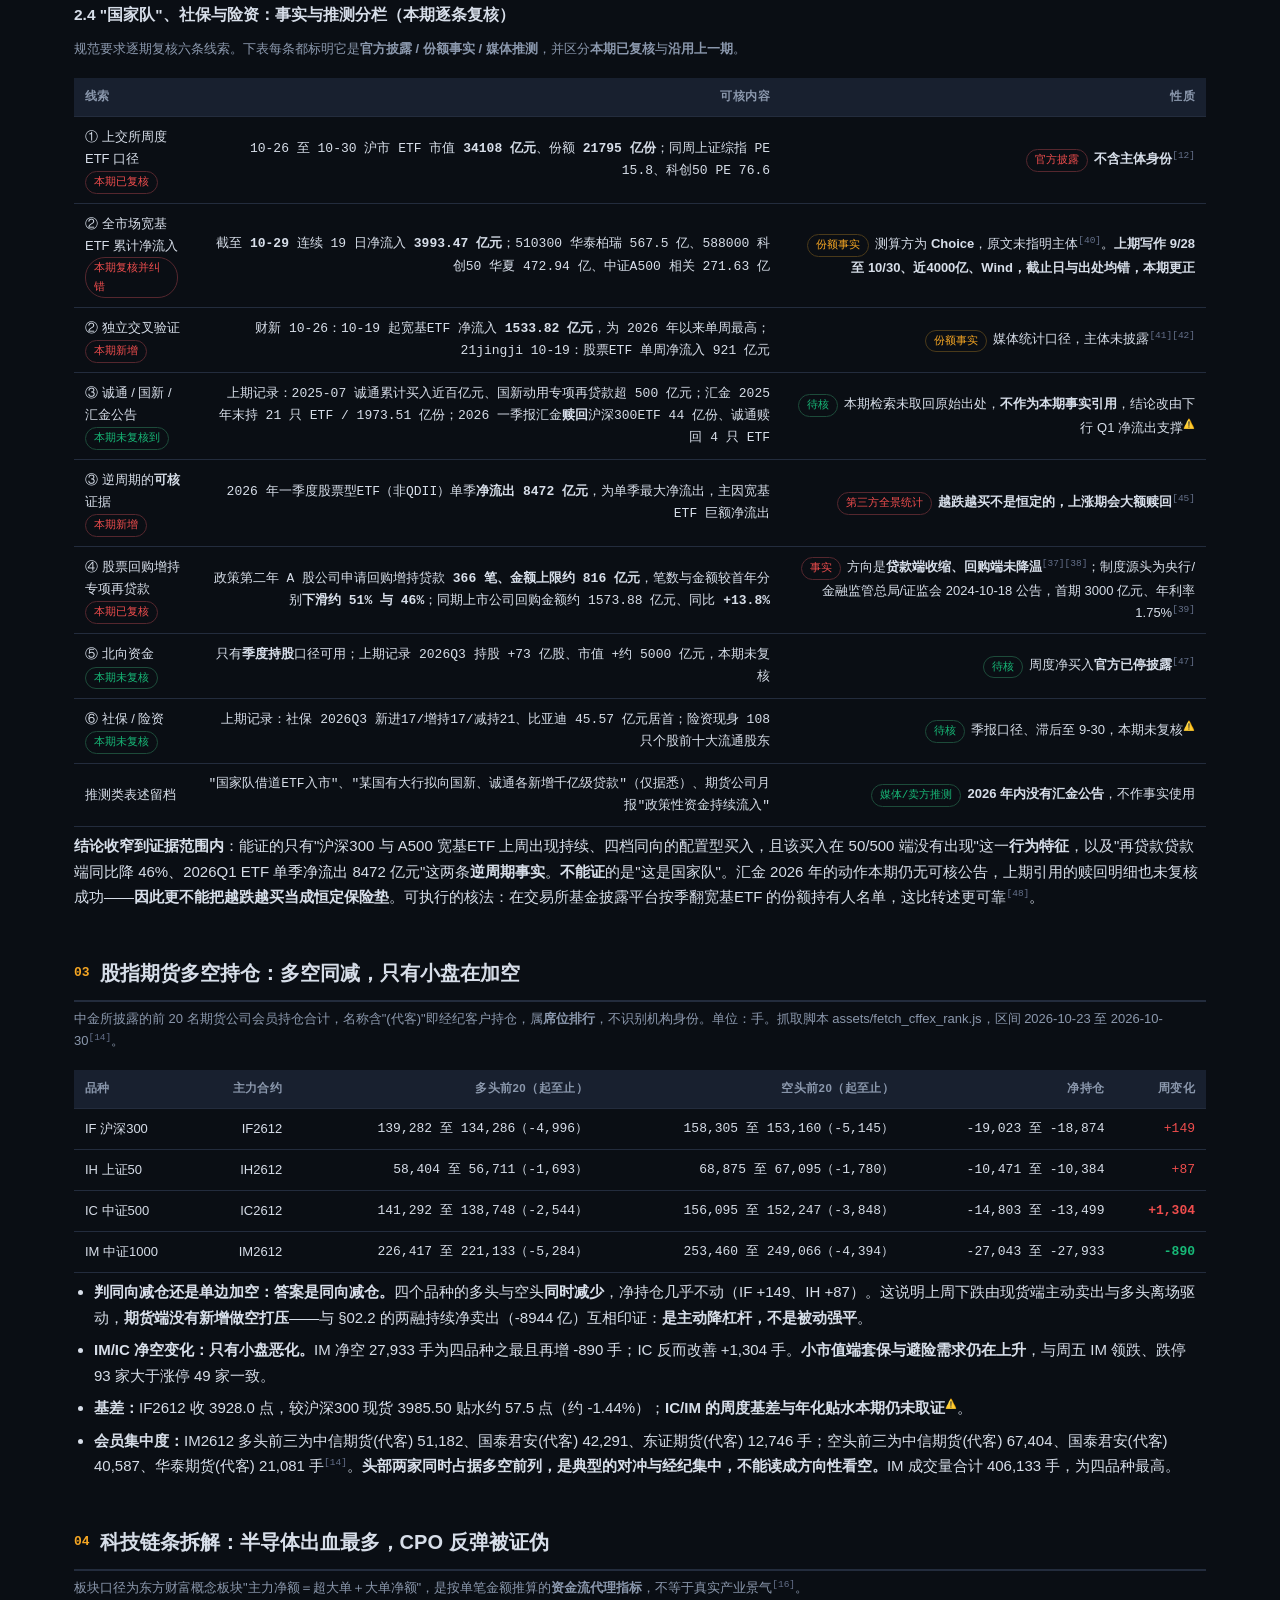
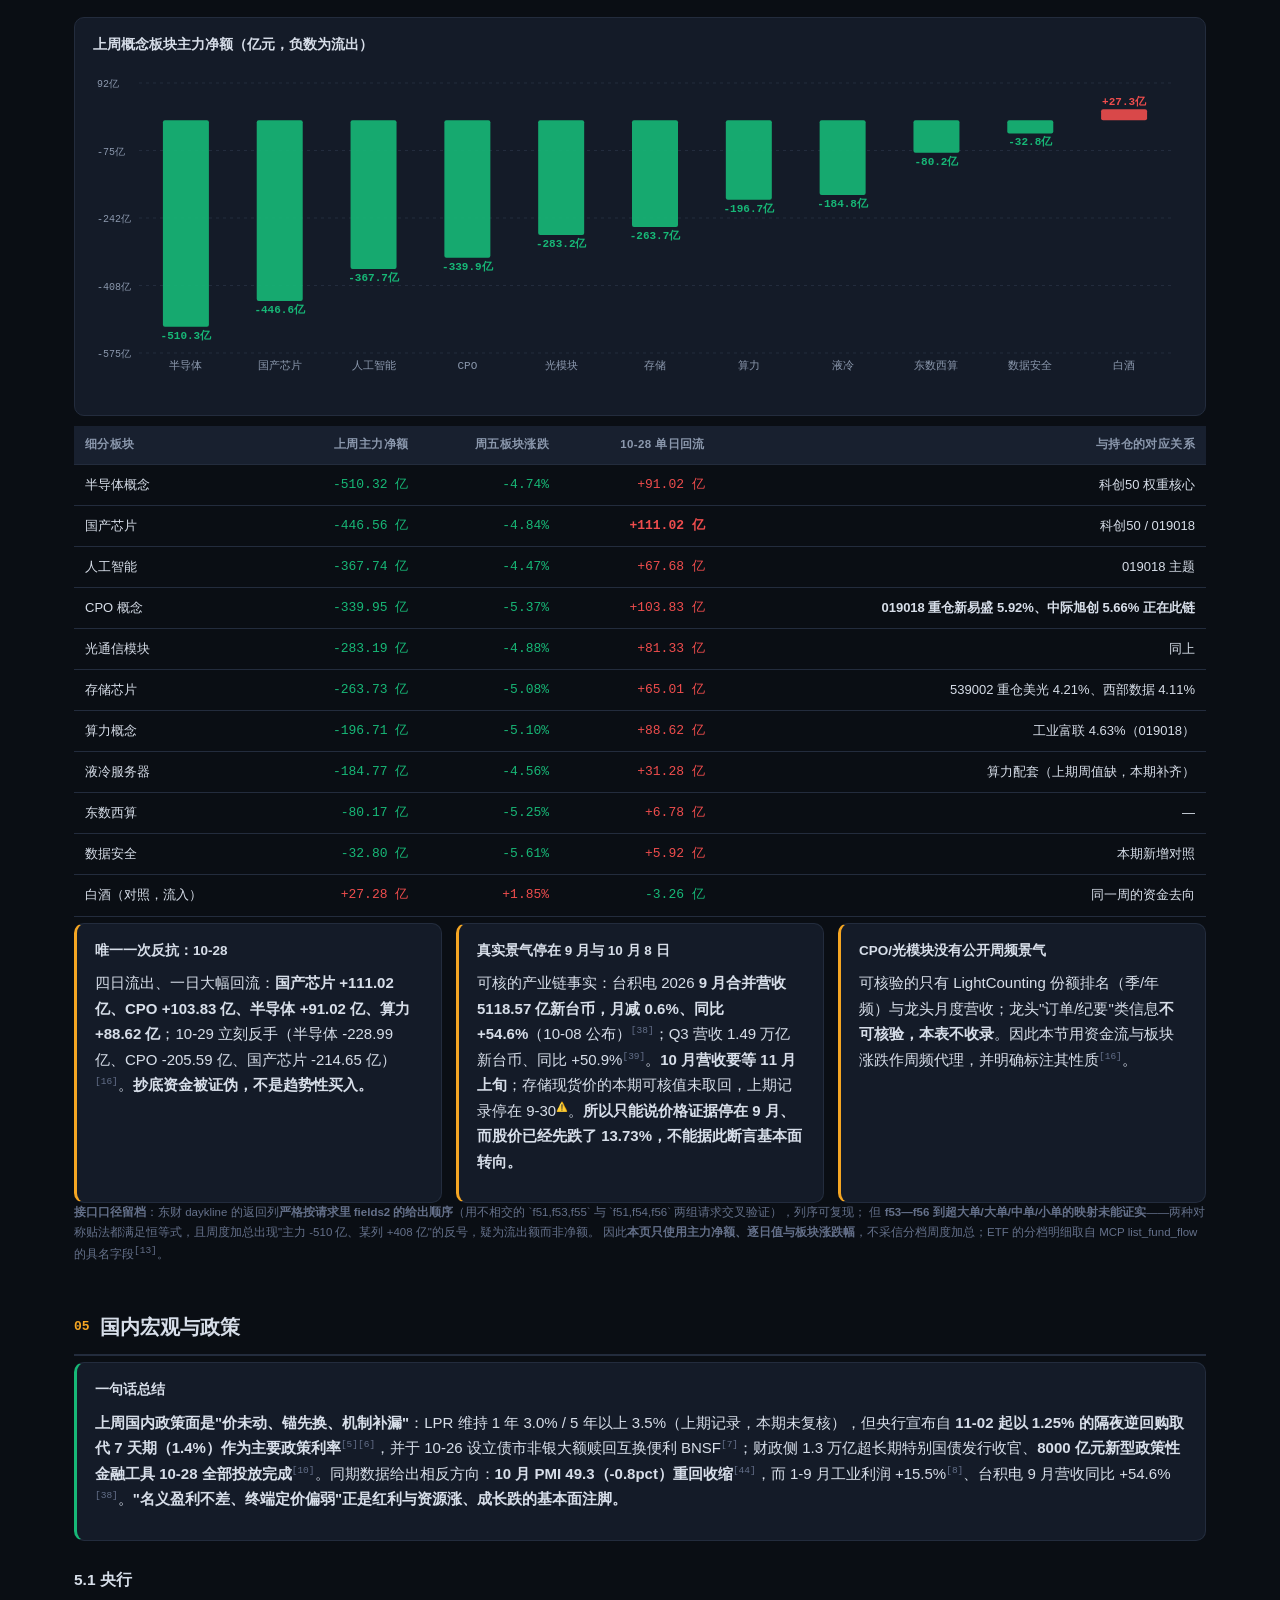
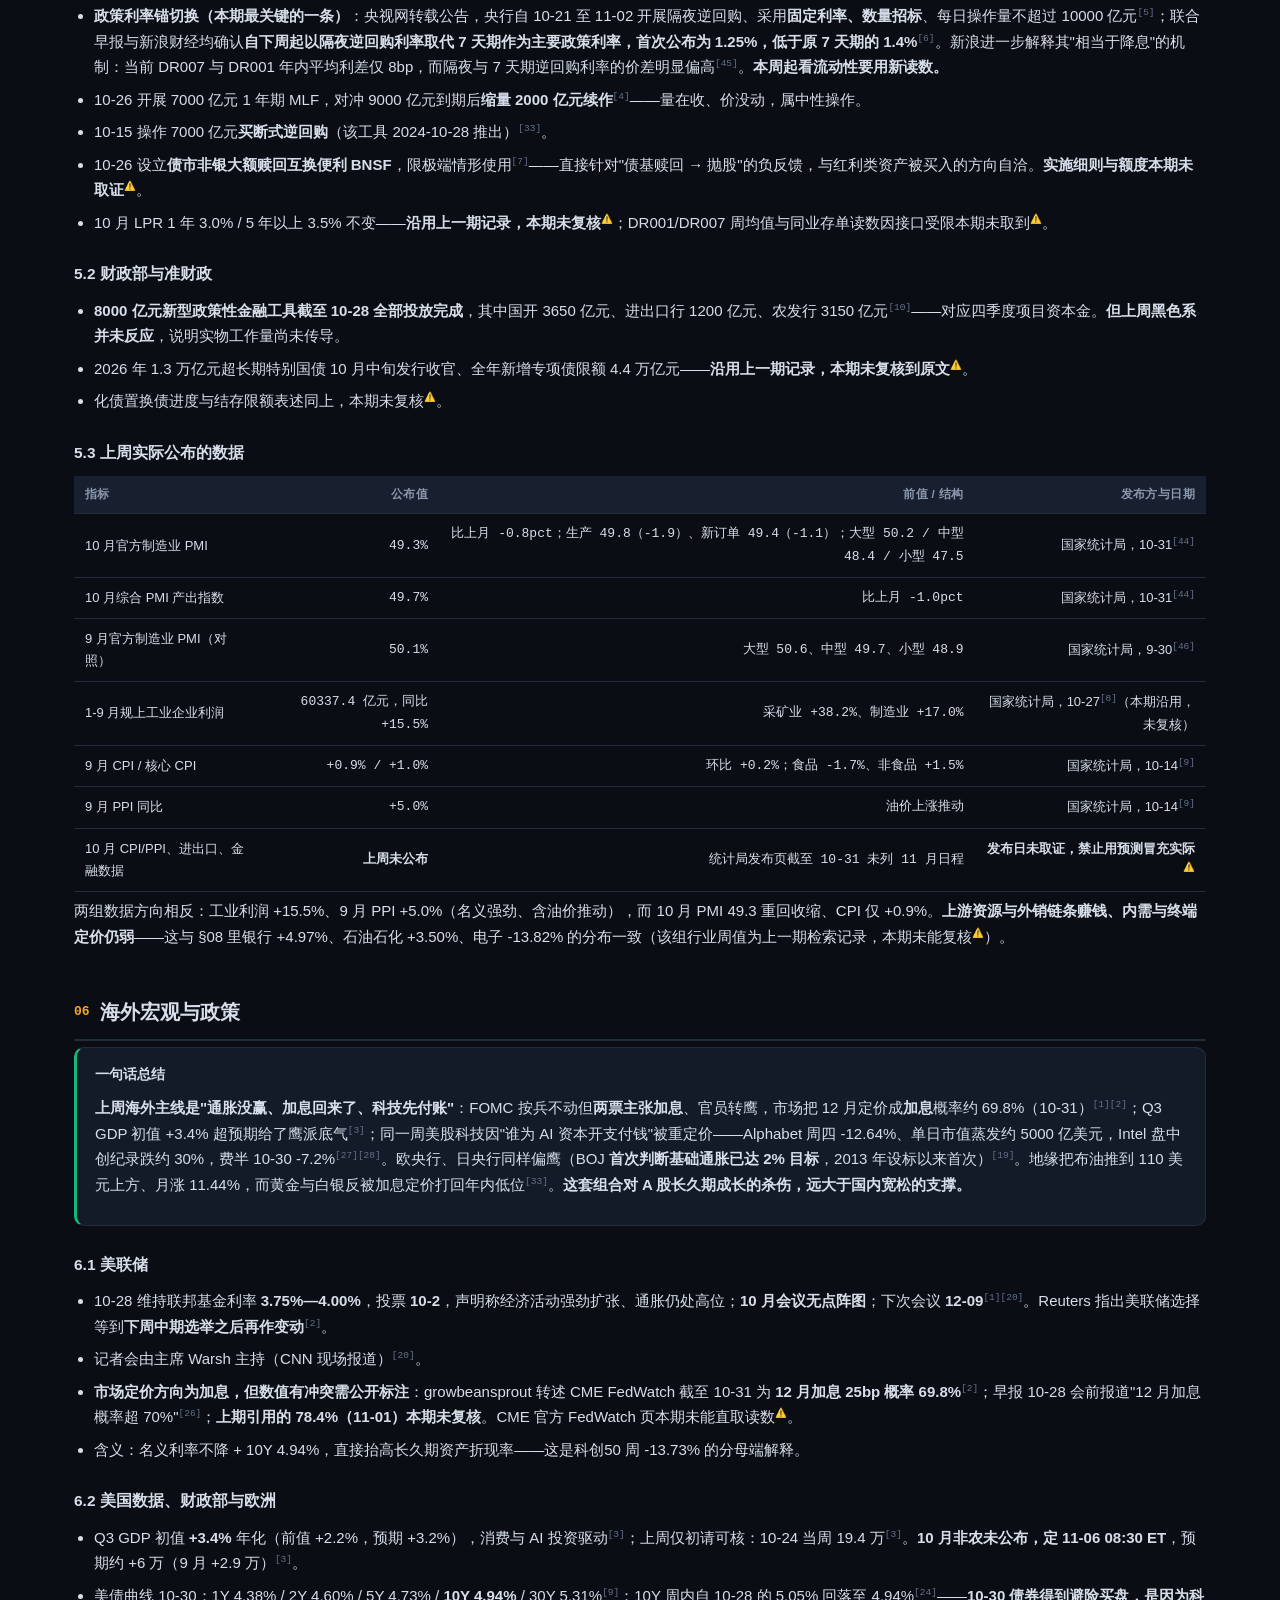
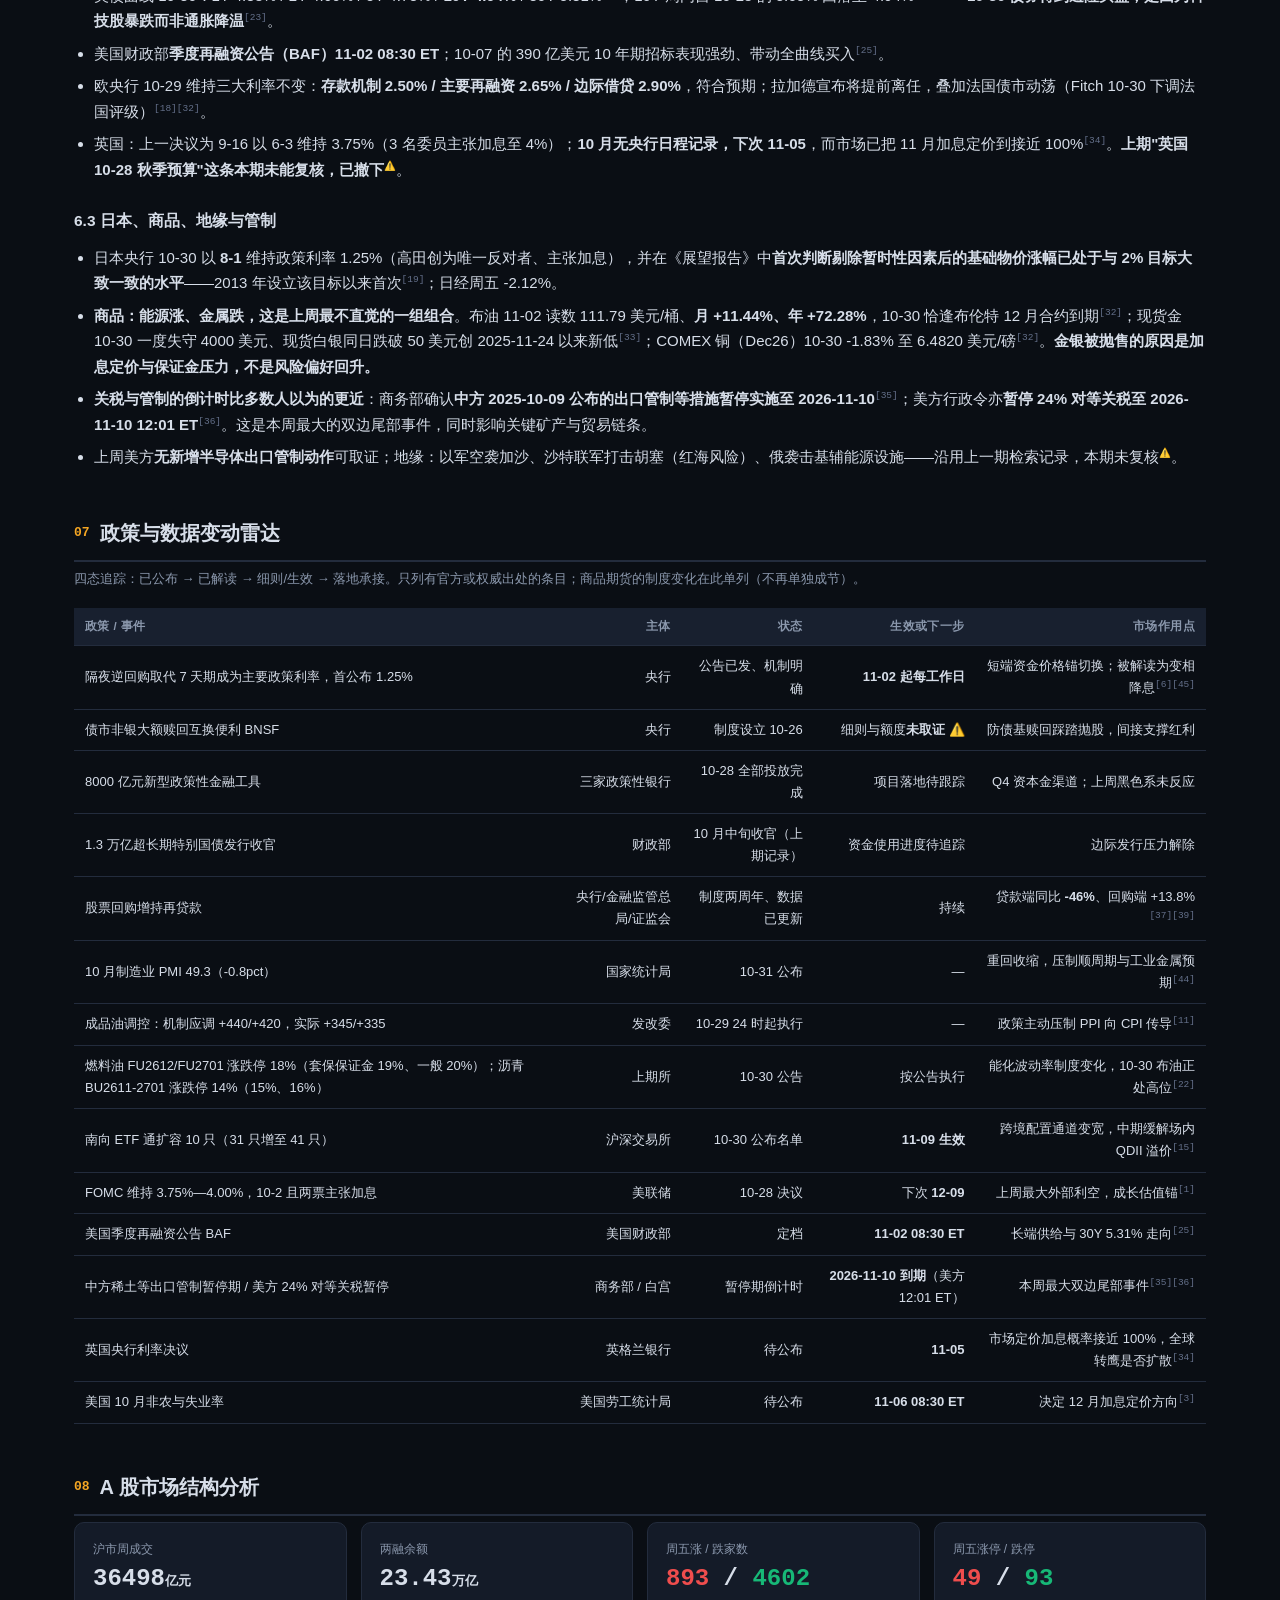
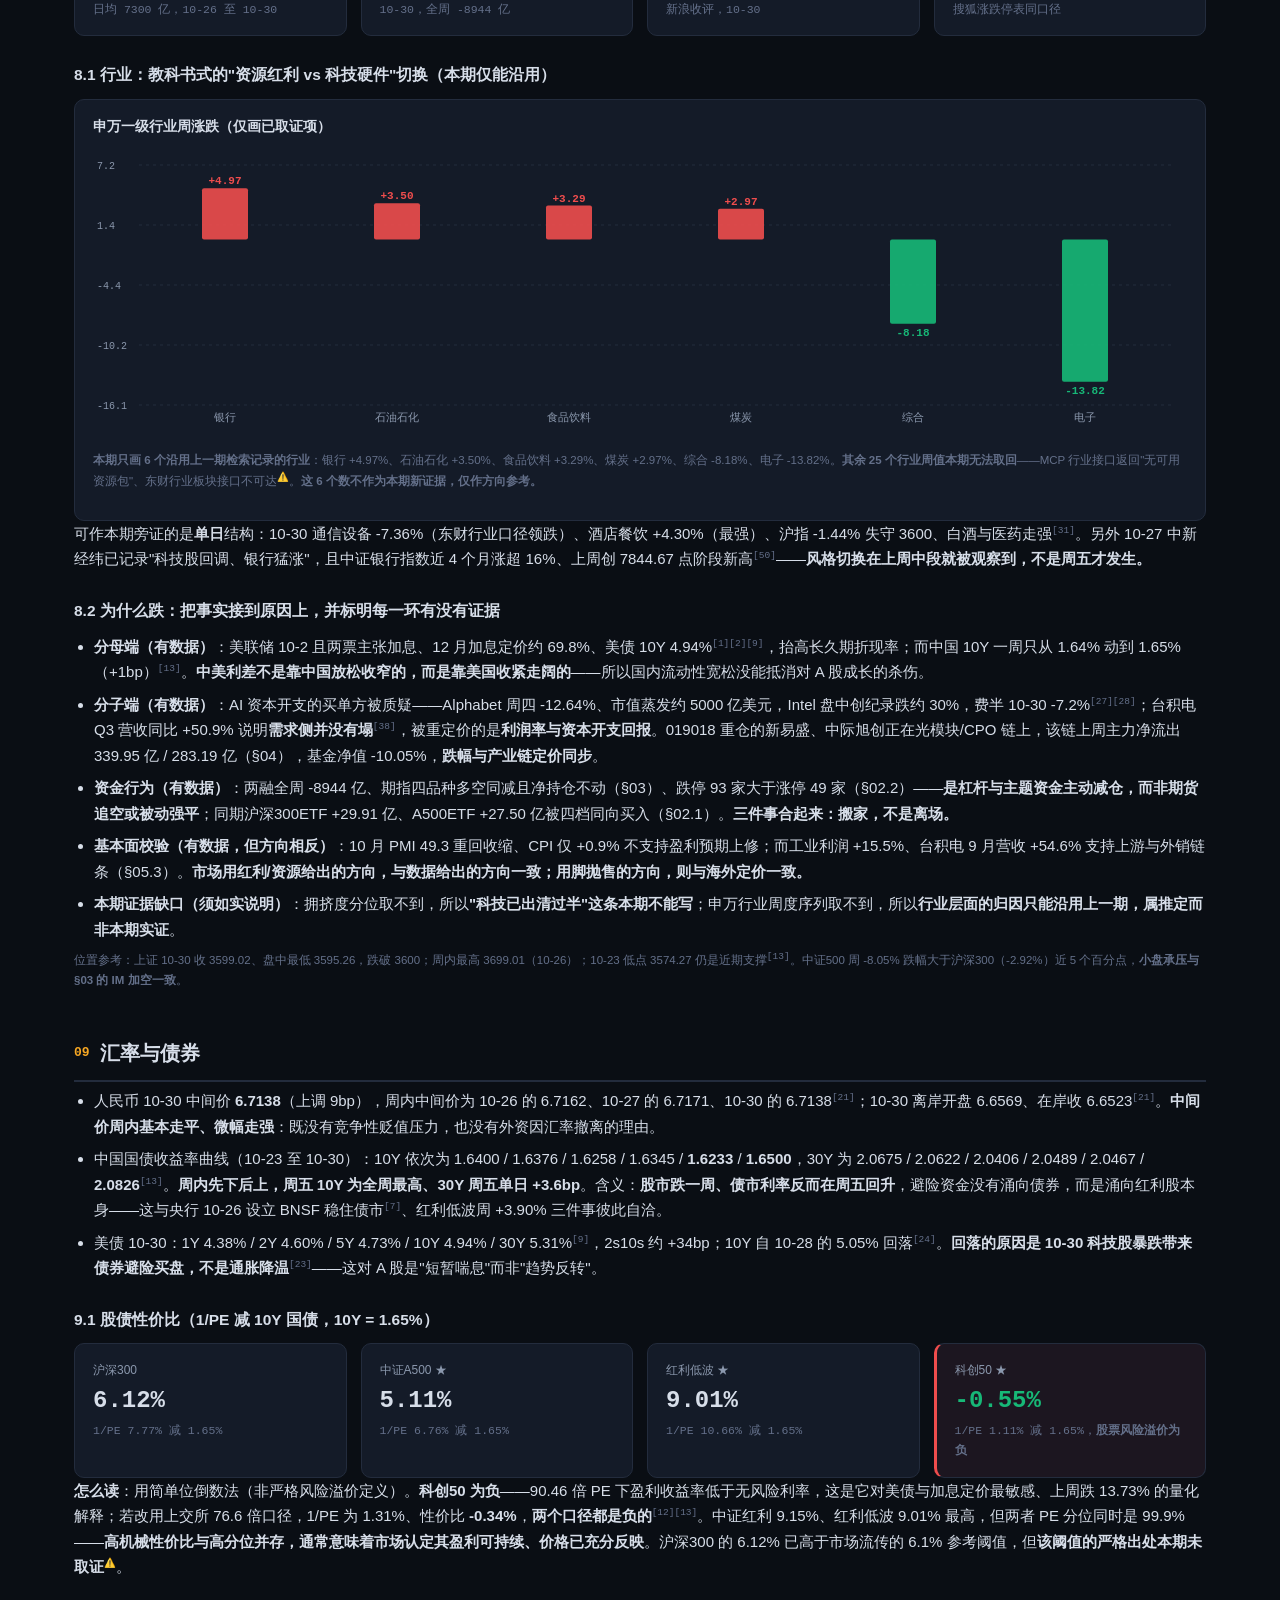
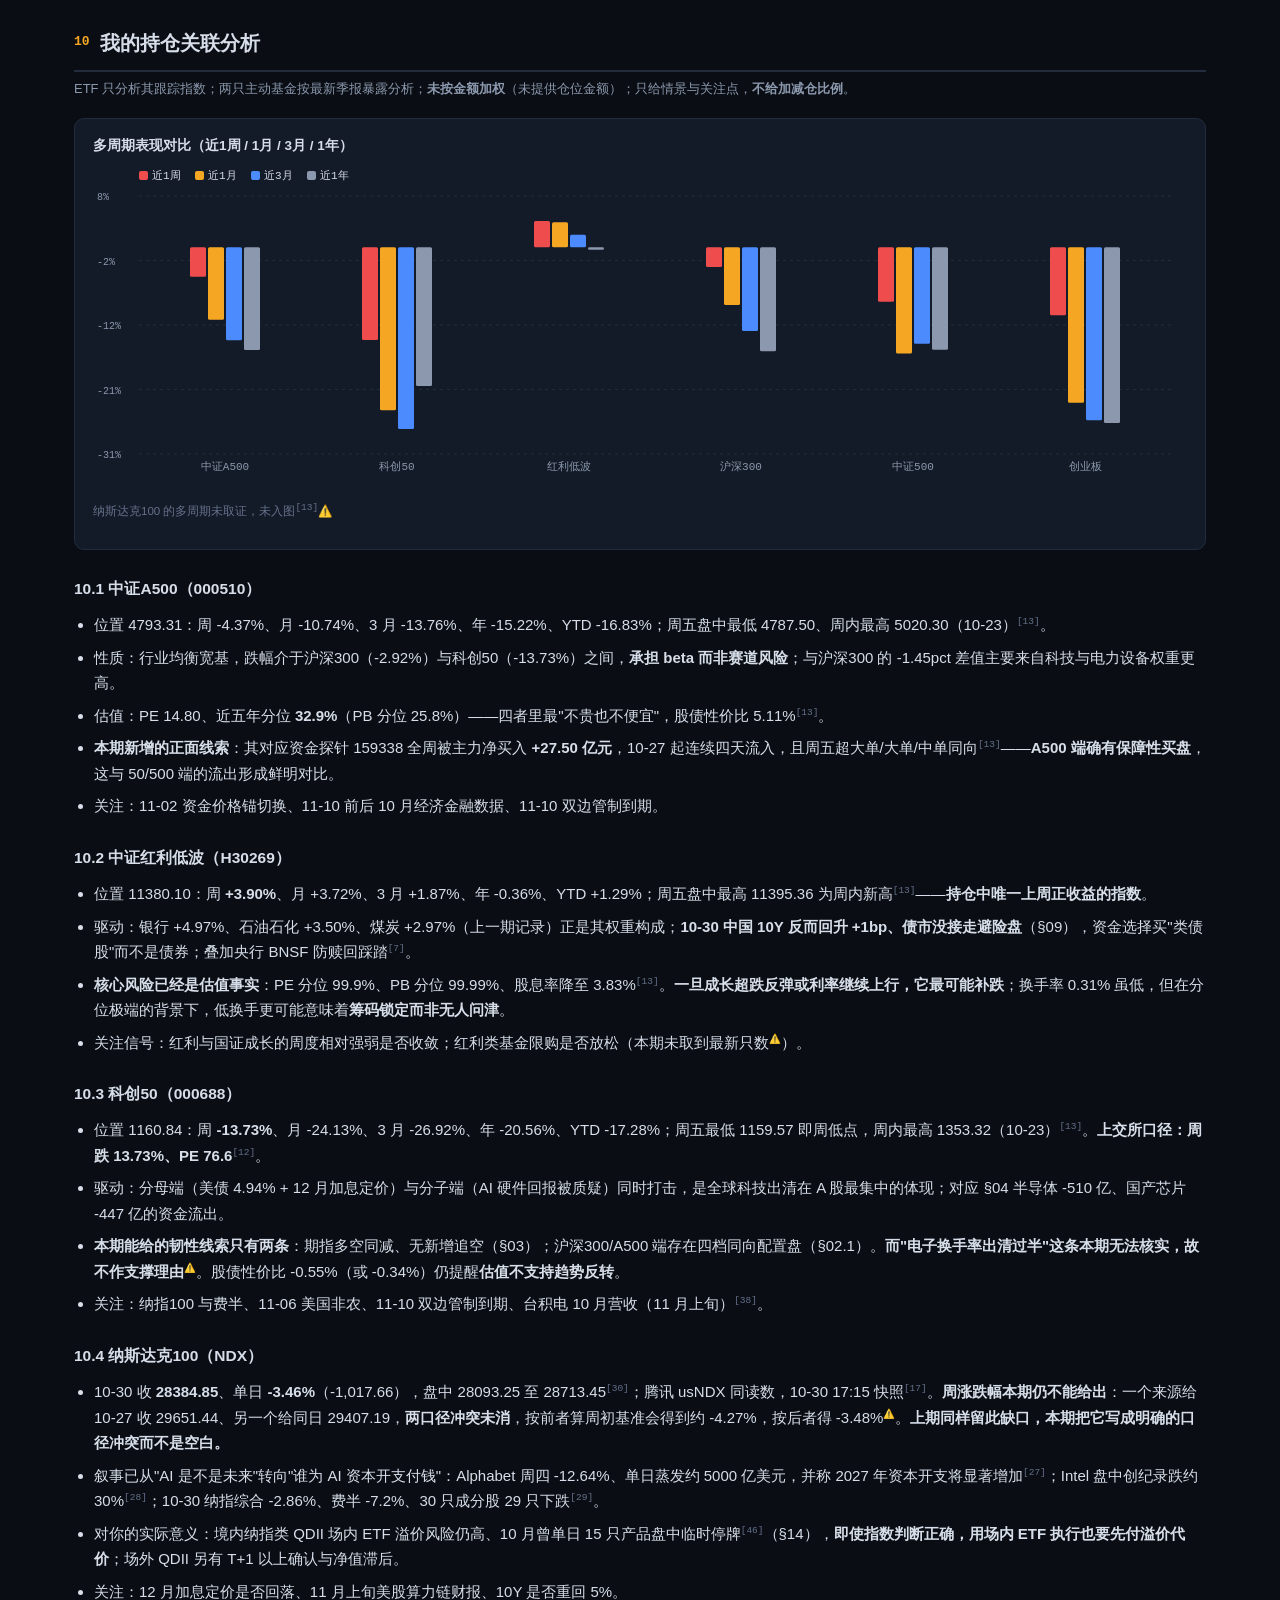
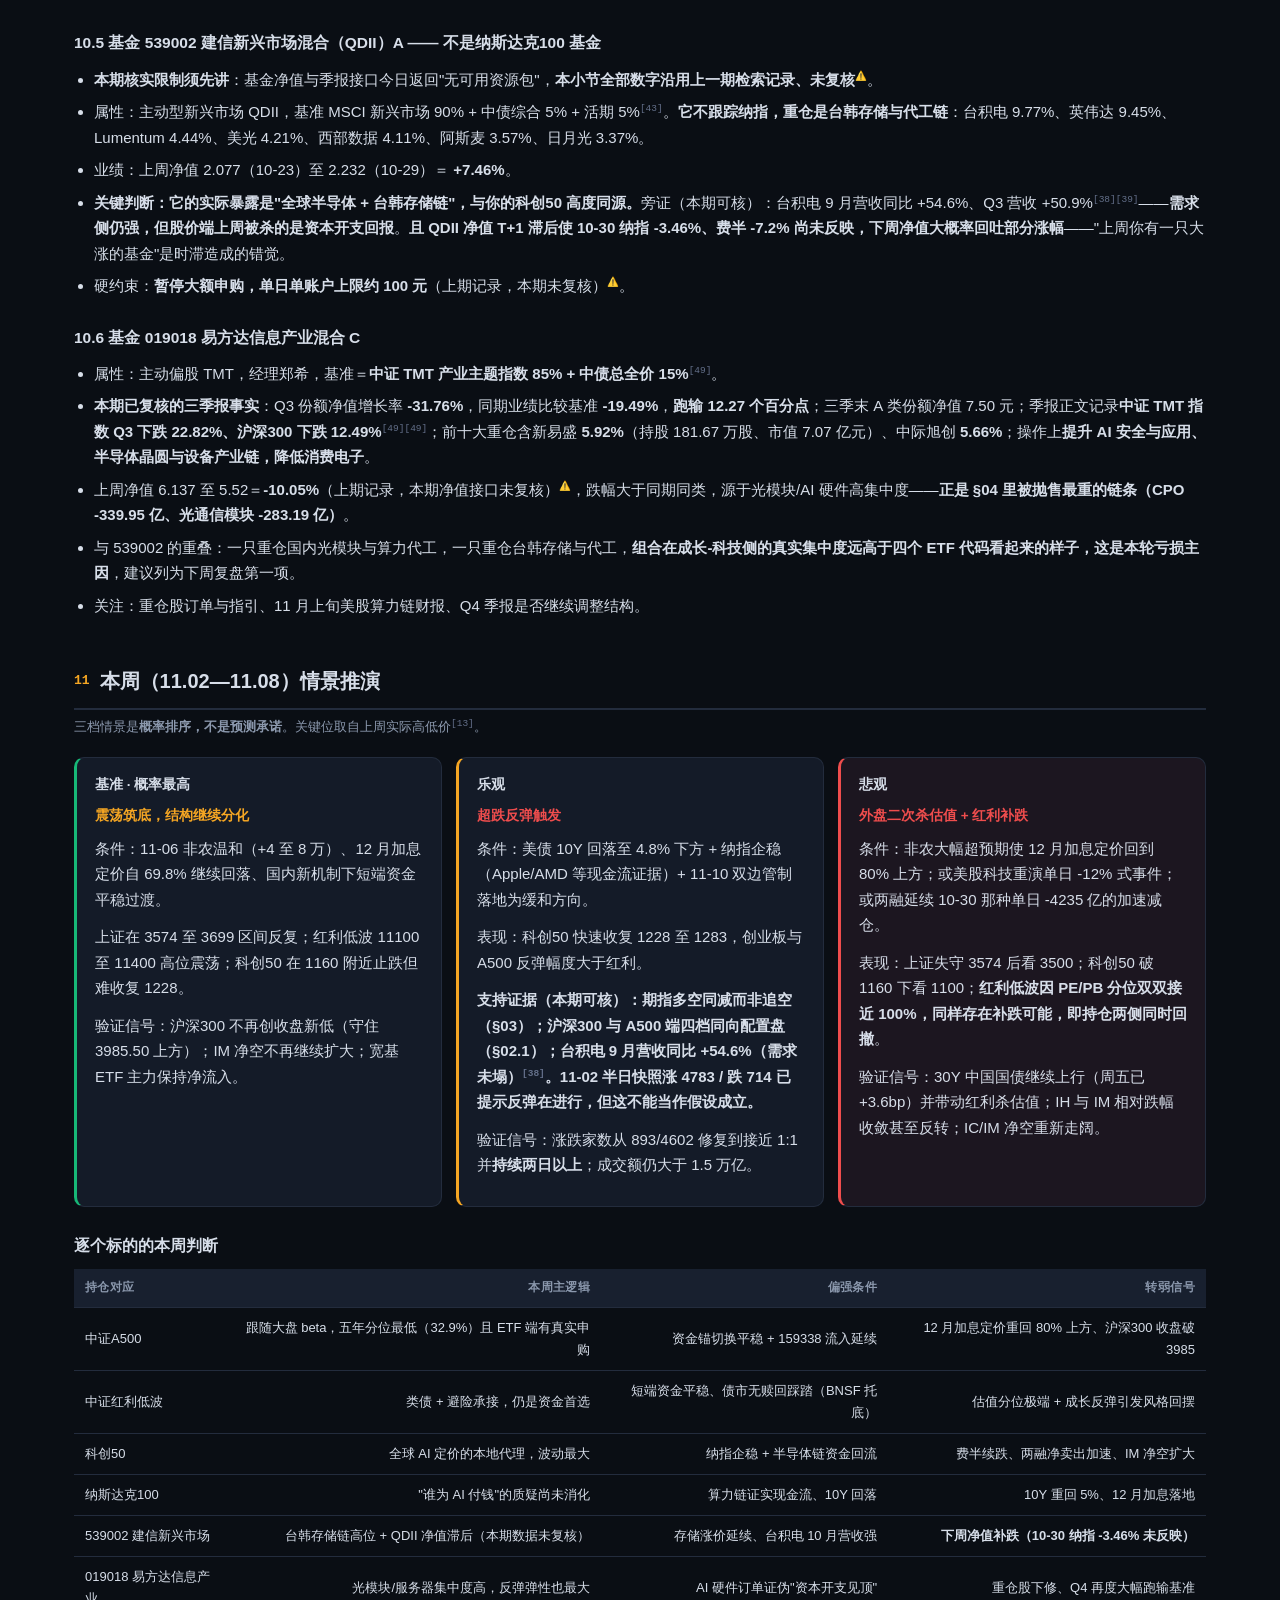
==== commit 0144f2cb: "fix(charts): 图表不许再出现滚动条——放不下就改横向条形 用户截图指出 §01 指数周涨跌图右侧有一根竖向滚动条。根因是旧版"宽度不够就放大 svg + 容器 overflow-x:aut" ====
--- a/weeks/2026-W44.html
+++ b/weeks/2026-W44.html
@@ -5,7 +5,7 @@
 <meta name="viewport" content="width=device-width, initial-scale=1">
 <meta name="robots" content="noindex,nofollow">
 <title>财经周报 2026-W44 · 杠杆砍在成长，筹码换到红利</title>
-<link rel="stylesheet" href="../assets/css/theme.css?v=2026-11-02j">
+<link rel="stylesheet" href="../assets/css/theme.css?v=2026-11-02k">
 </head>
 <body>
 
@@ -637,8 +637,8 @@
 
 </div>
 
-<script src="../assets/js/chart.js?v=2026-11-02j"></script>
-<script src="../assets/js/ticker.js?v=2026-11-02j"></script>
+<script src="../assets/js/chart.js?v=2026-11-02k"></script>
+<script src="../assets/js/ticker.js?v=2026-11-02k"></script>
 <script>
 window.FW_TICK = [
   {name:"上证",     em:"1.000001", tc:"sh000001", dec:2, snapshot:{price:3599.02, pct:-1.44}},
--- a/assets/css/theme.css
+++ b/assets/css/theme.css
@@ -139,8 +139,10 @@
 #src ol { padding-left: 26px; }
 #src li { margin-bottom: 6px; word-break: break-all; }
 
-/* 图 */
-.chart { height: 300px; margin: 8px 0 4px; }
+/* 图：高度由 chart.js 按内容设定（横向条形会自动变高），容器一律 overflow:hidden。
+   旧版固定 300px + 脚本设 overflow-x:auto，会让浏览器把 overflow-y 也算成 auto，
+   于是图右侧冒出一根竖向滚动条（2026-11-02 用户截图指出）。现在不许出现任何滚动条。 */
+.chart { height: auto; min-height: 220px; margin: 8px 0 4px; overflow: hidden; }
 .chart-note { font-size: 11.5px; color: var(--txt-3); }
 
 /* 脚注 */
@@ -186,7 +188,7 @@
   .ticker .grp { gap: 22px; padding: 9px 22px 9px 13px; }
   .card { padding: 13px 14px; }
   .metric { font-size: 19px; }
-  .chart { height: 260px; }
+  .chart { min-height: 200px; }
   table { font-size: 13px; }
   th, td { padding: 7px 8px; }
   .wk .row { font-size: 11.5px; gap: 10px; }
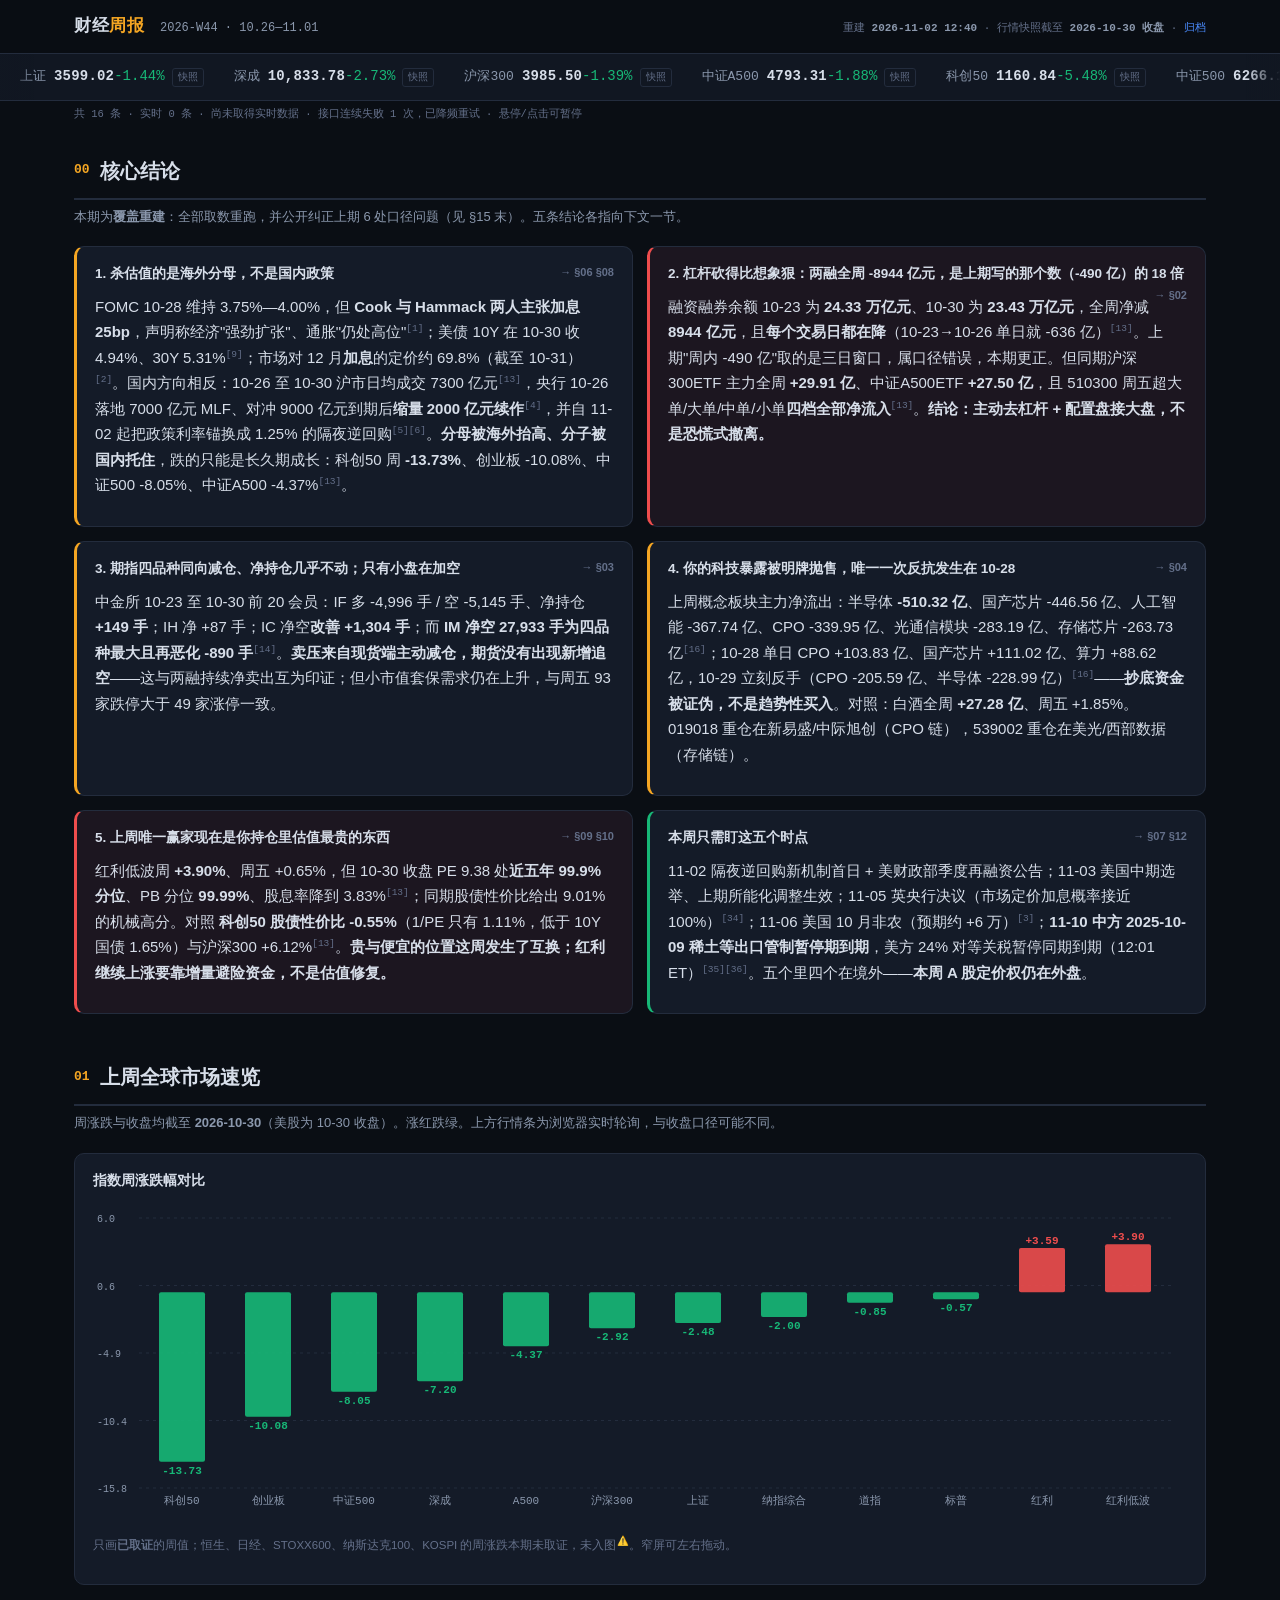
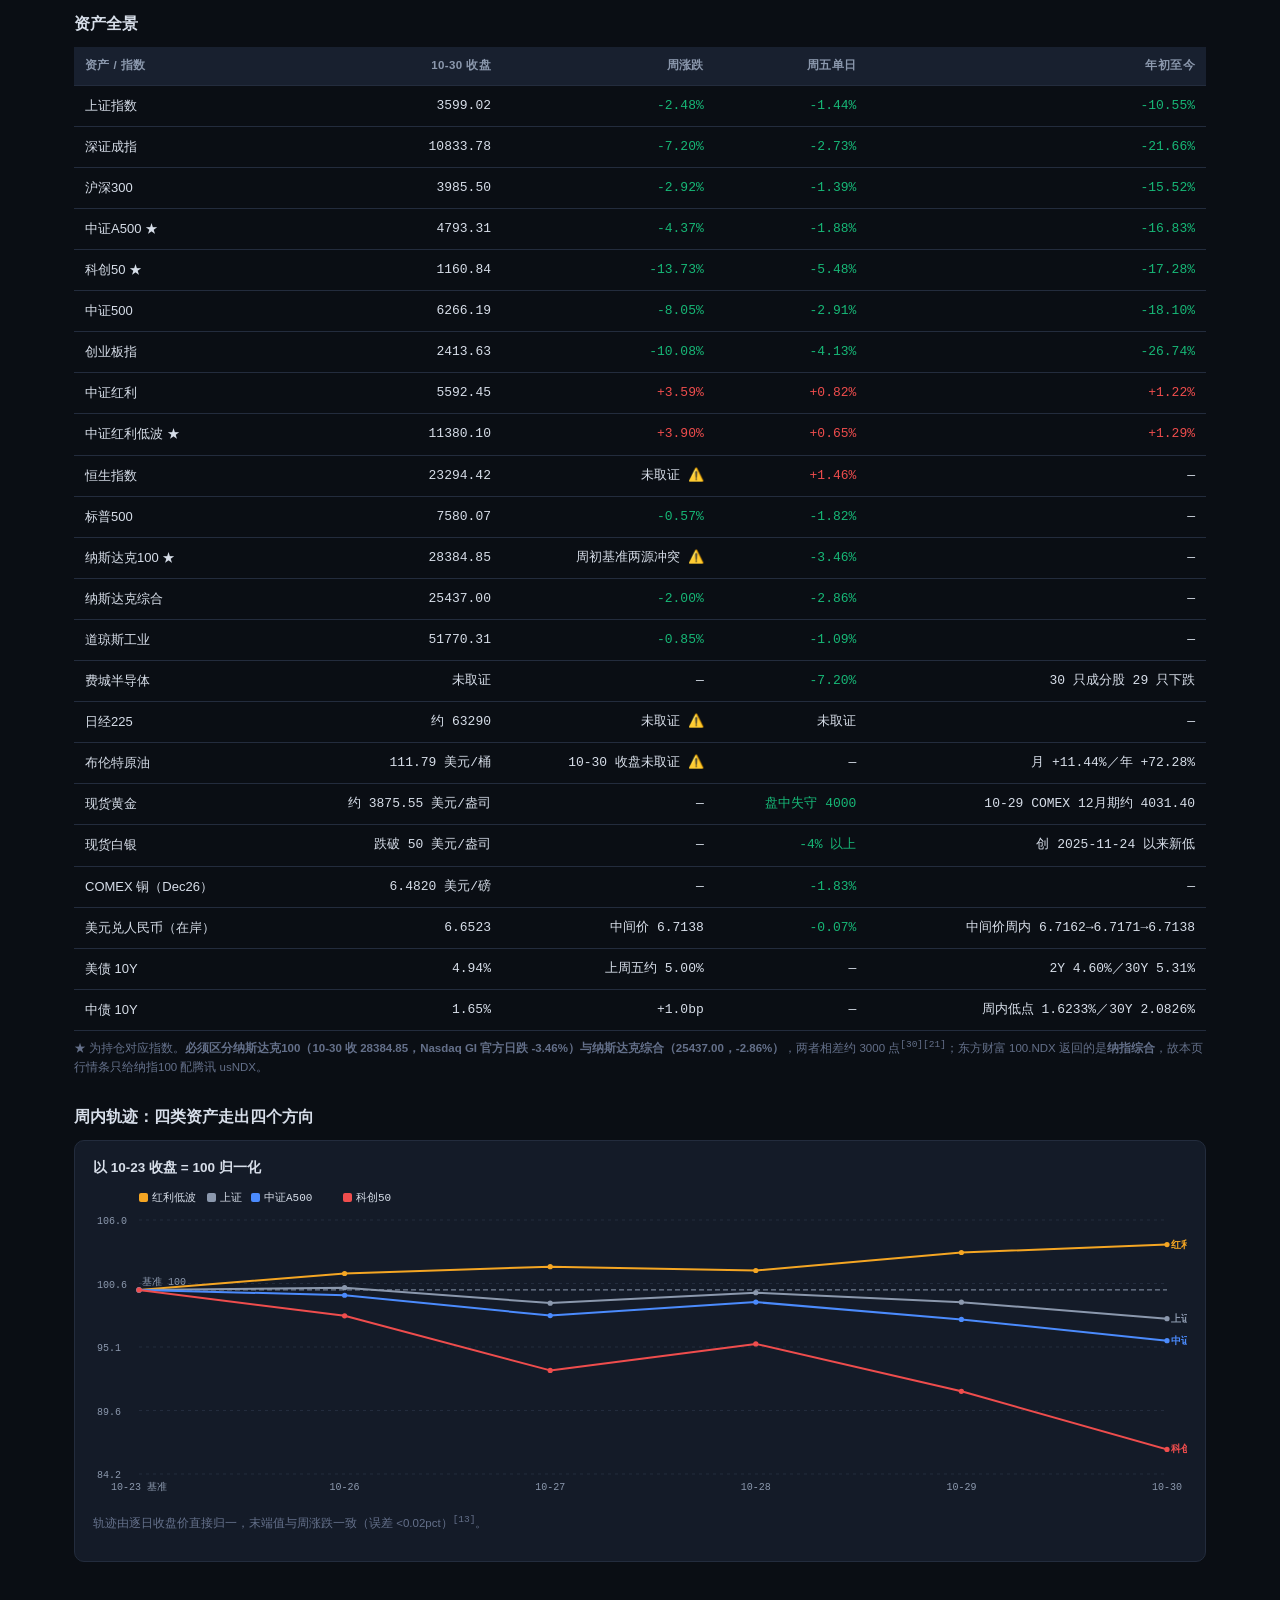
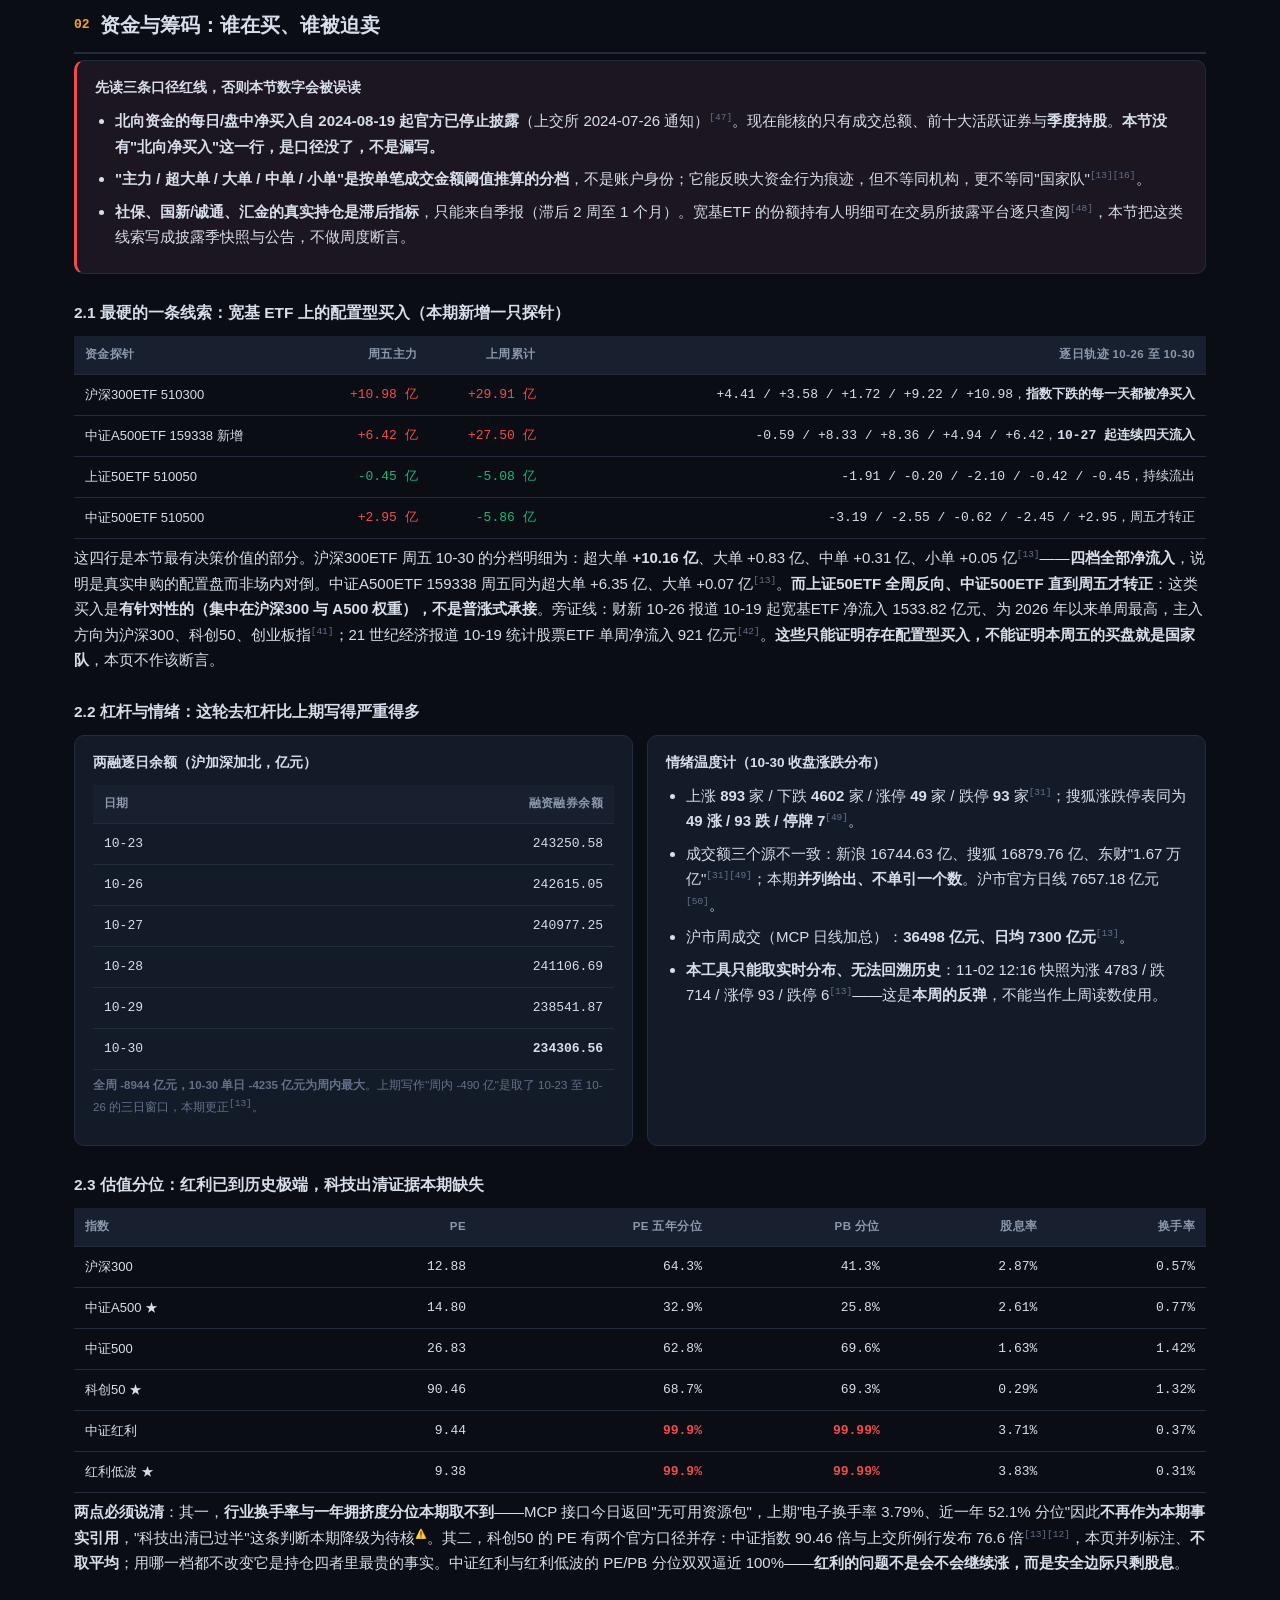
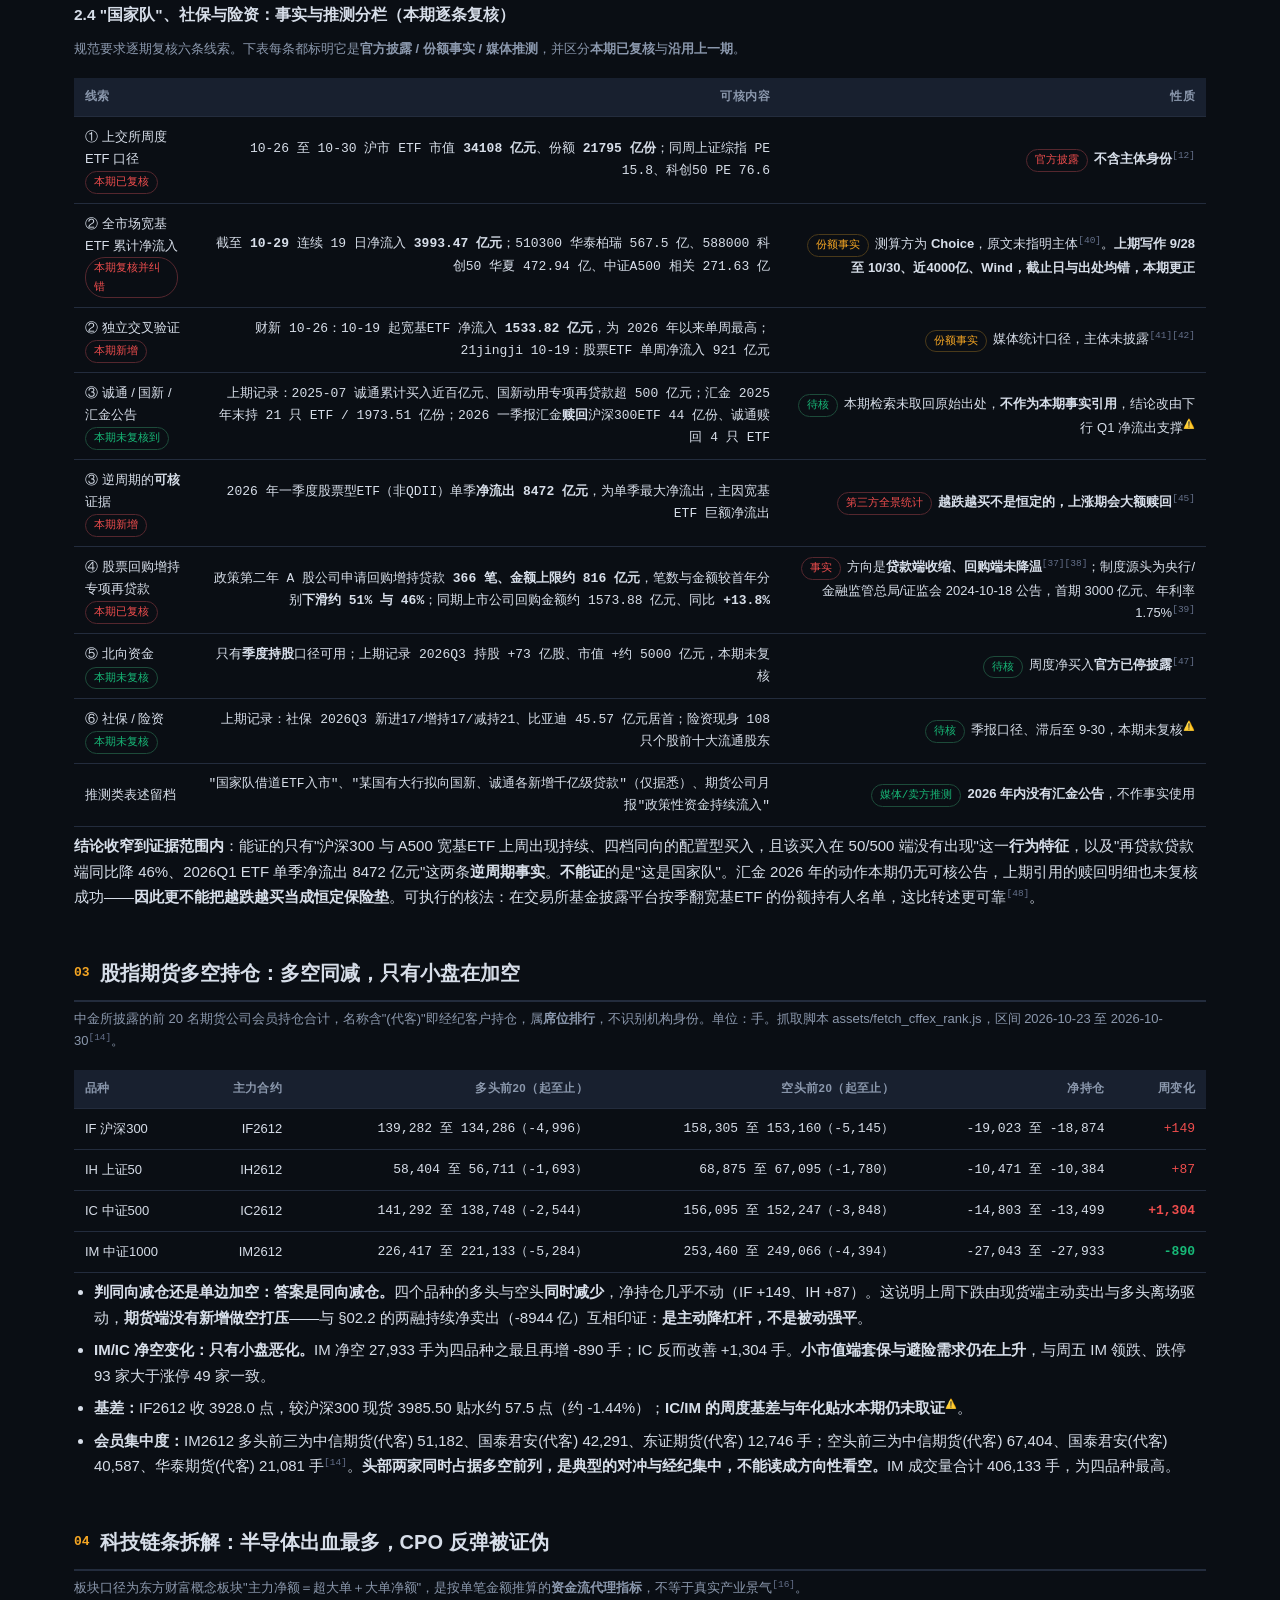
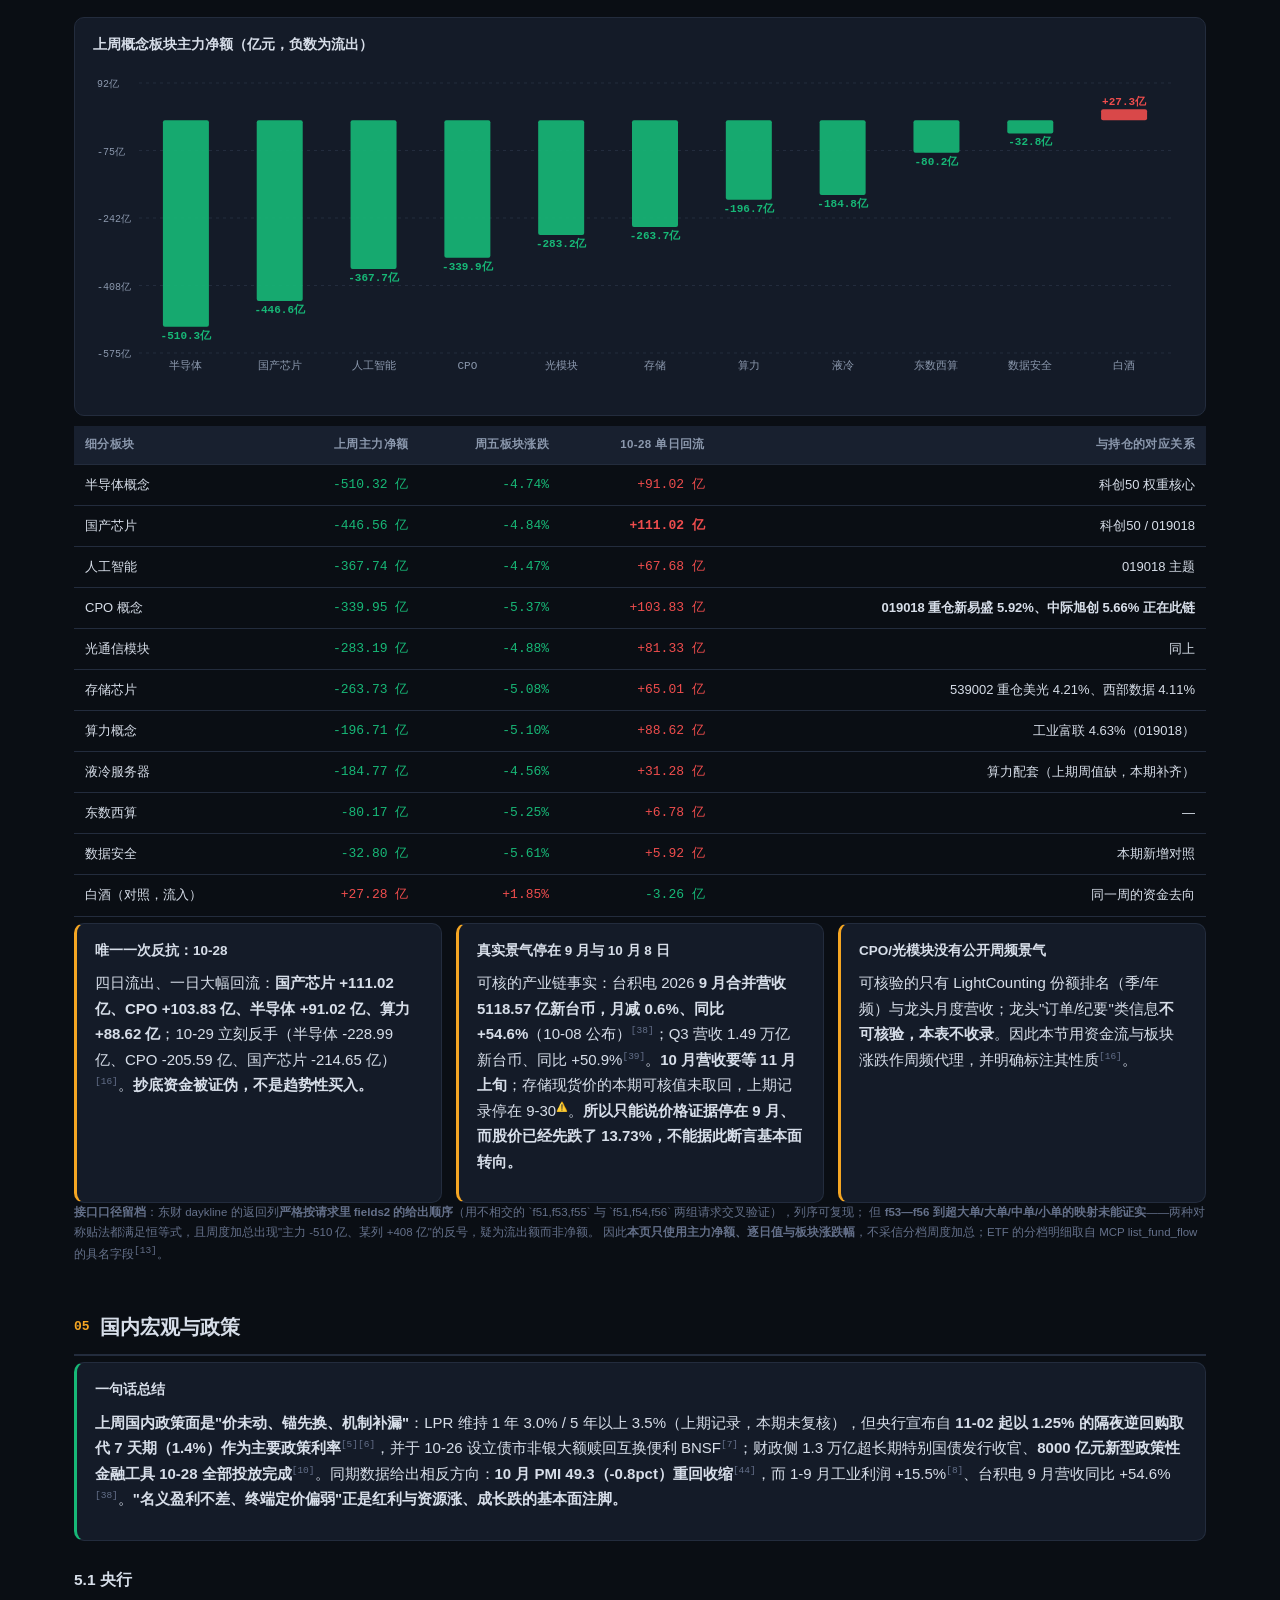
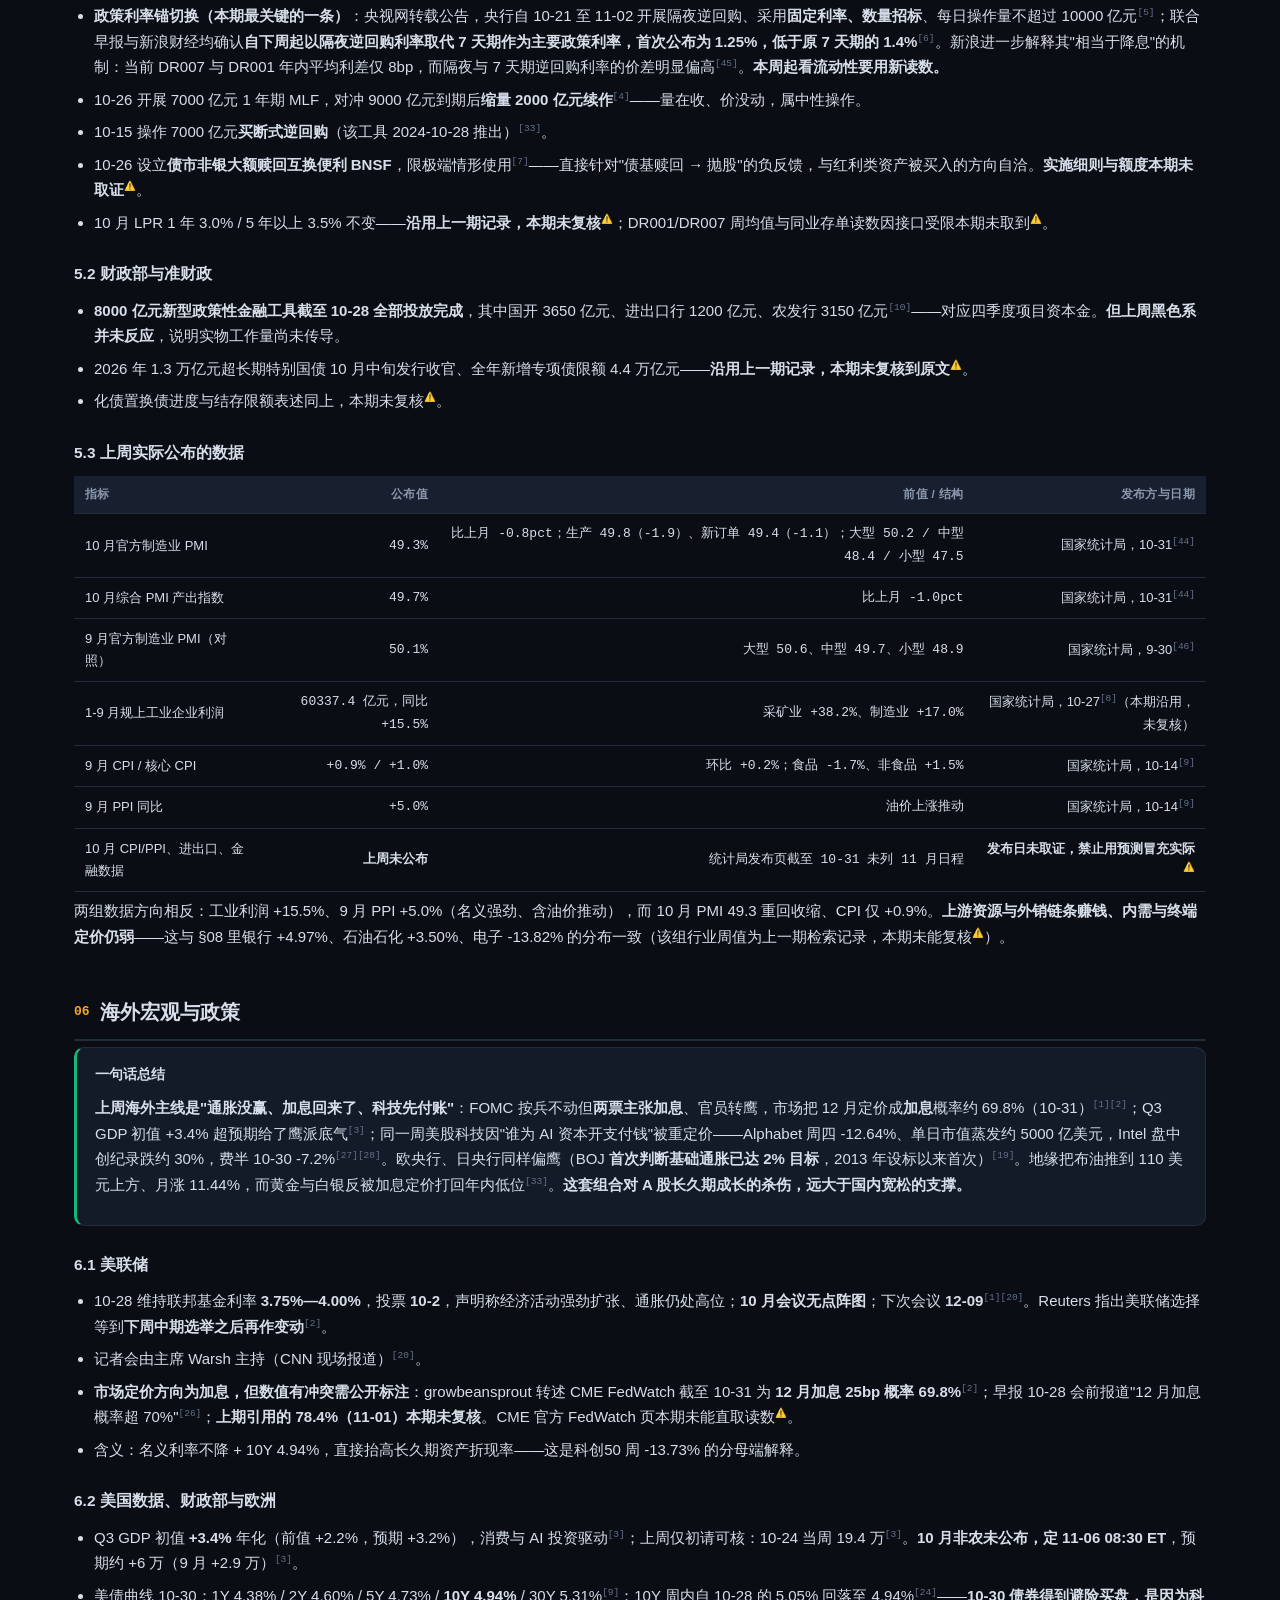
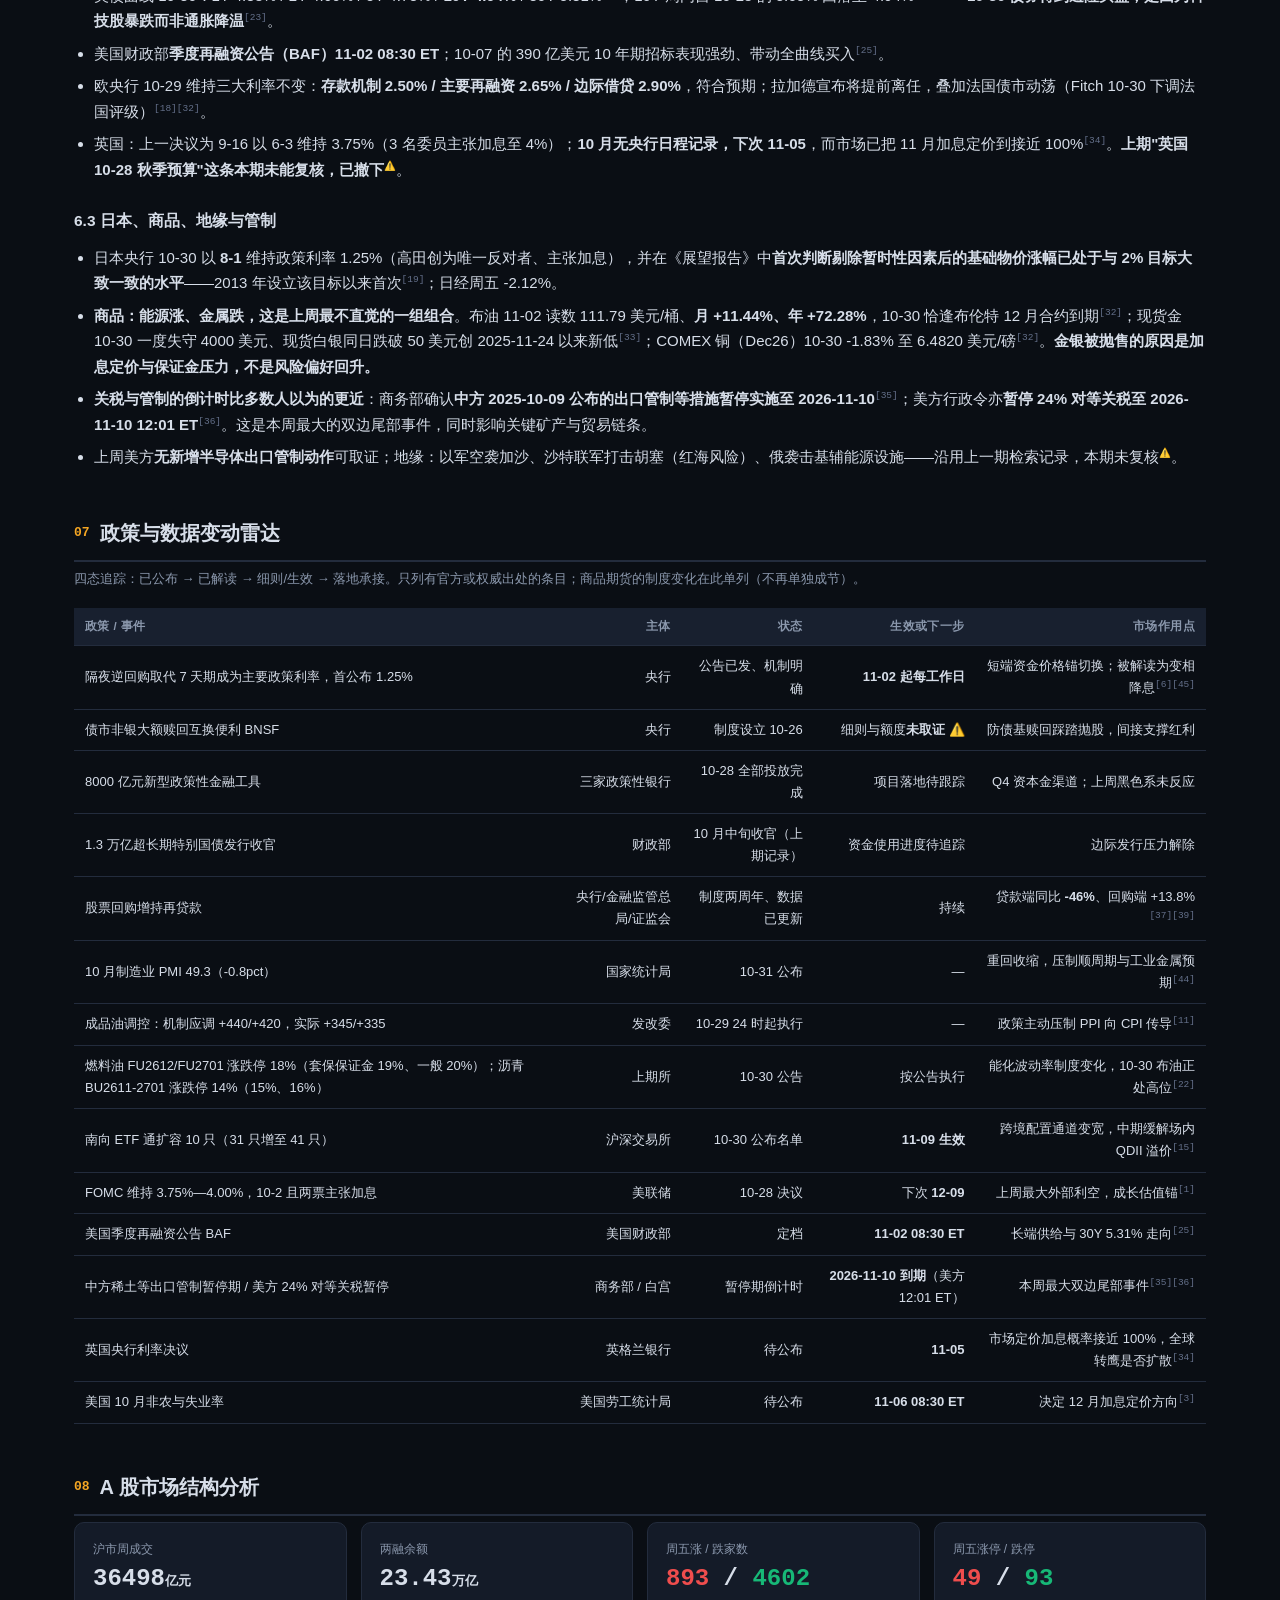
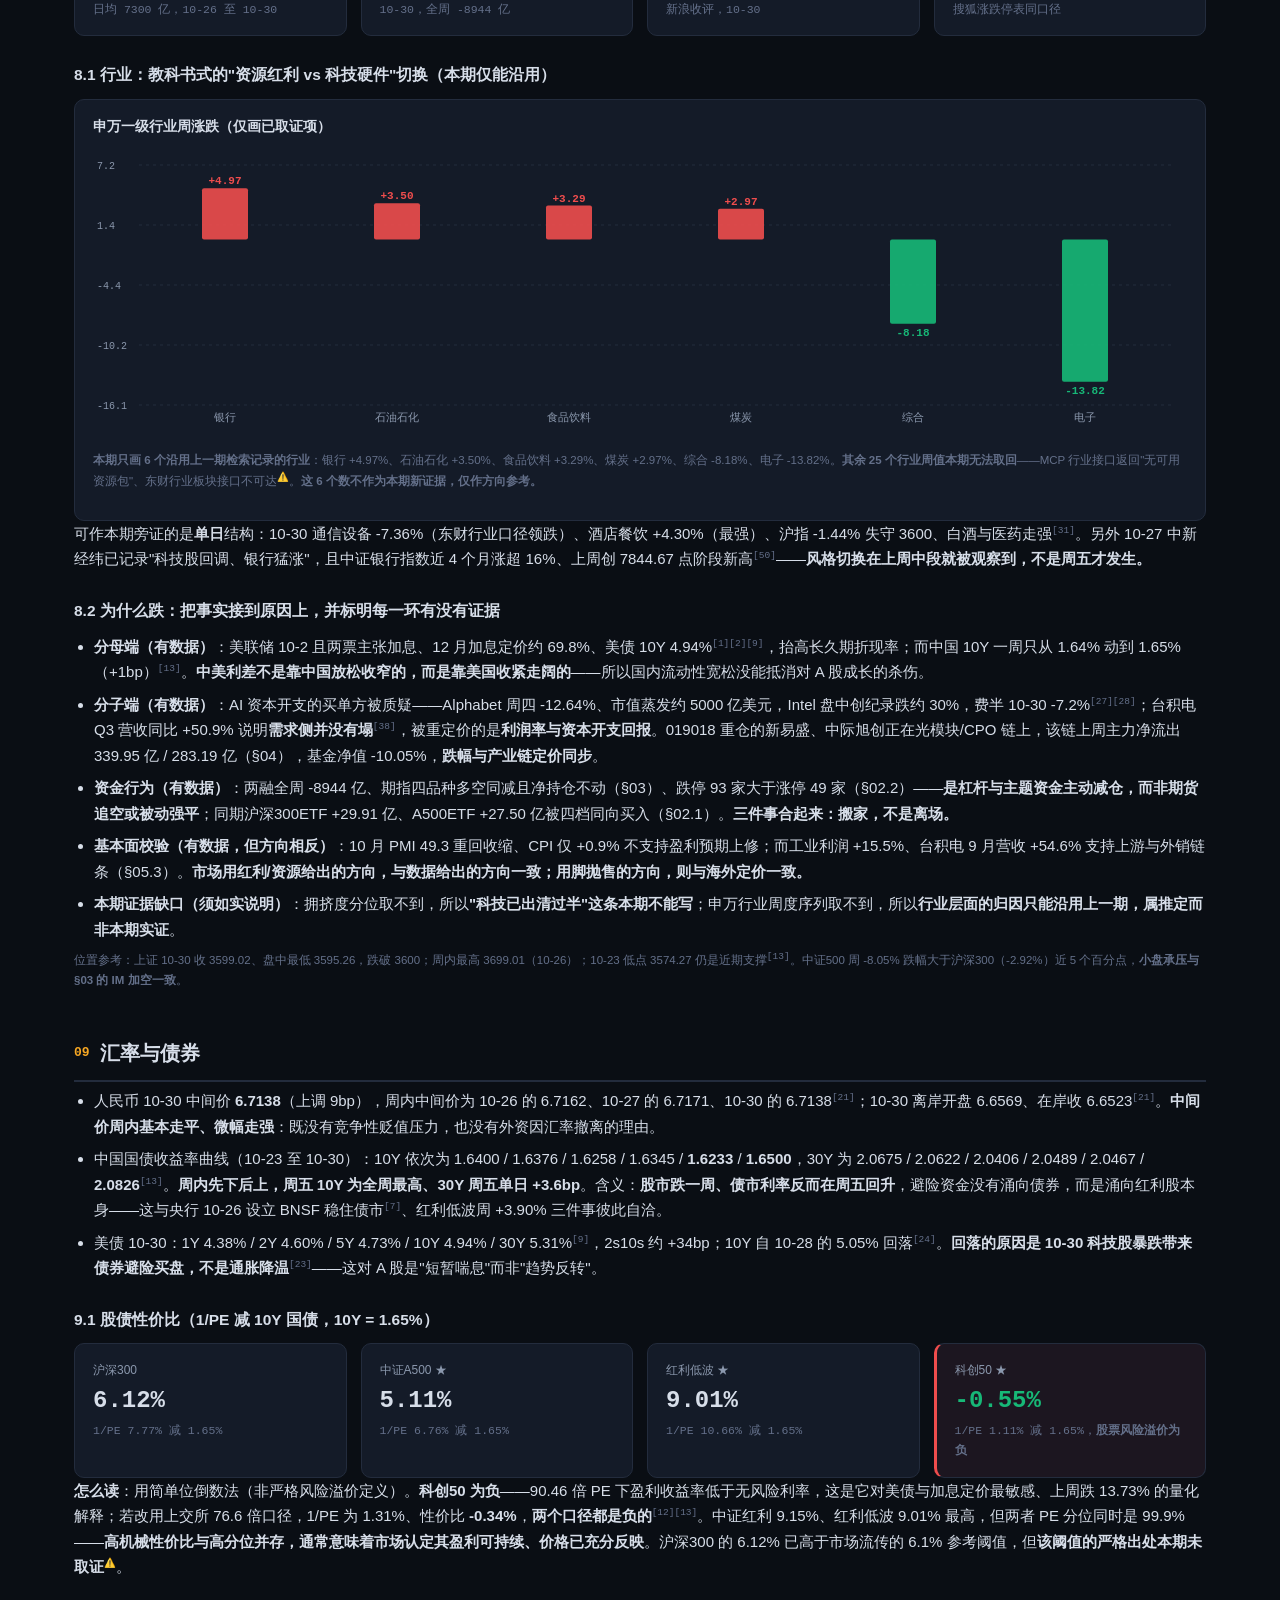
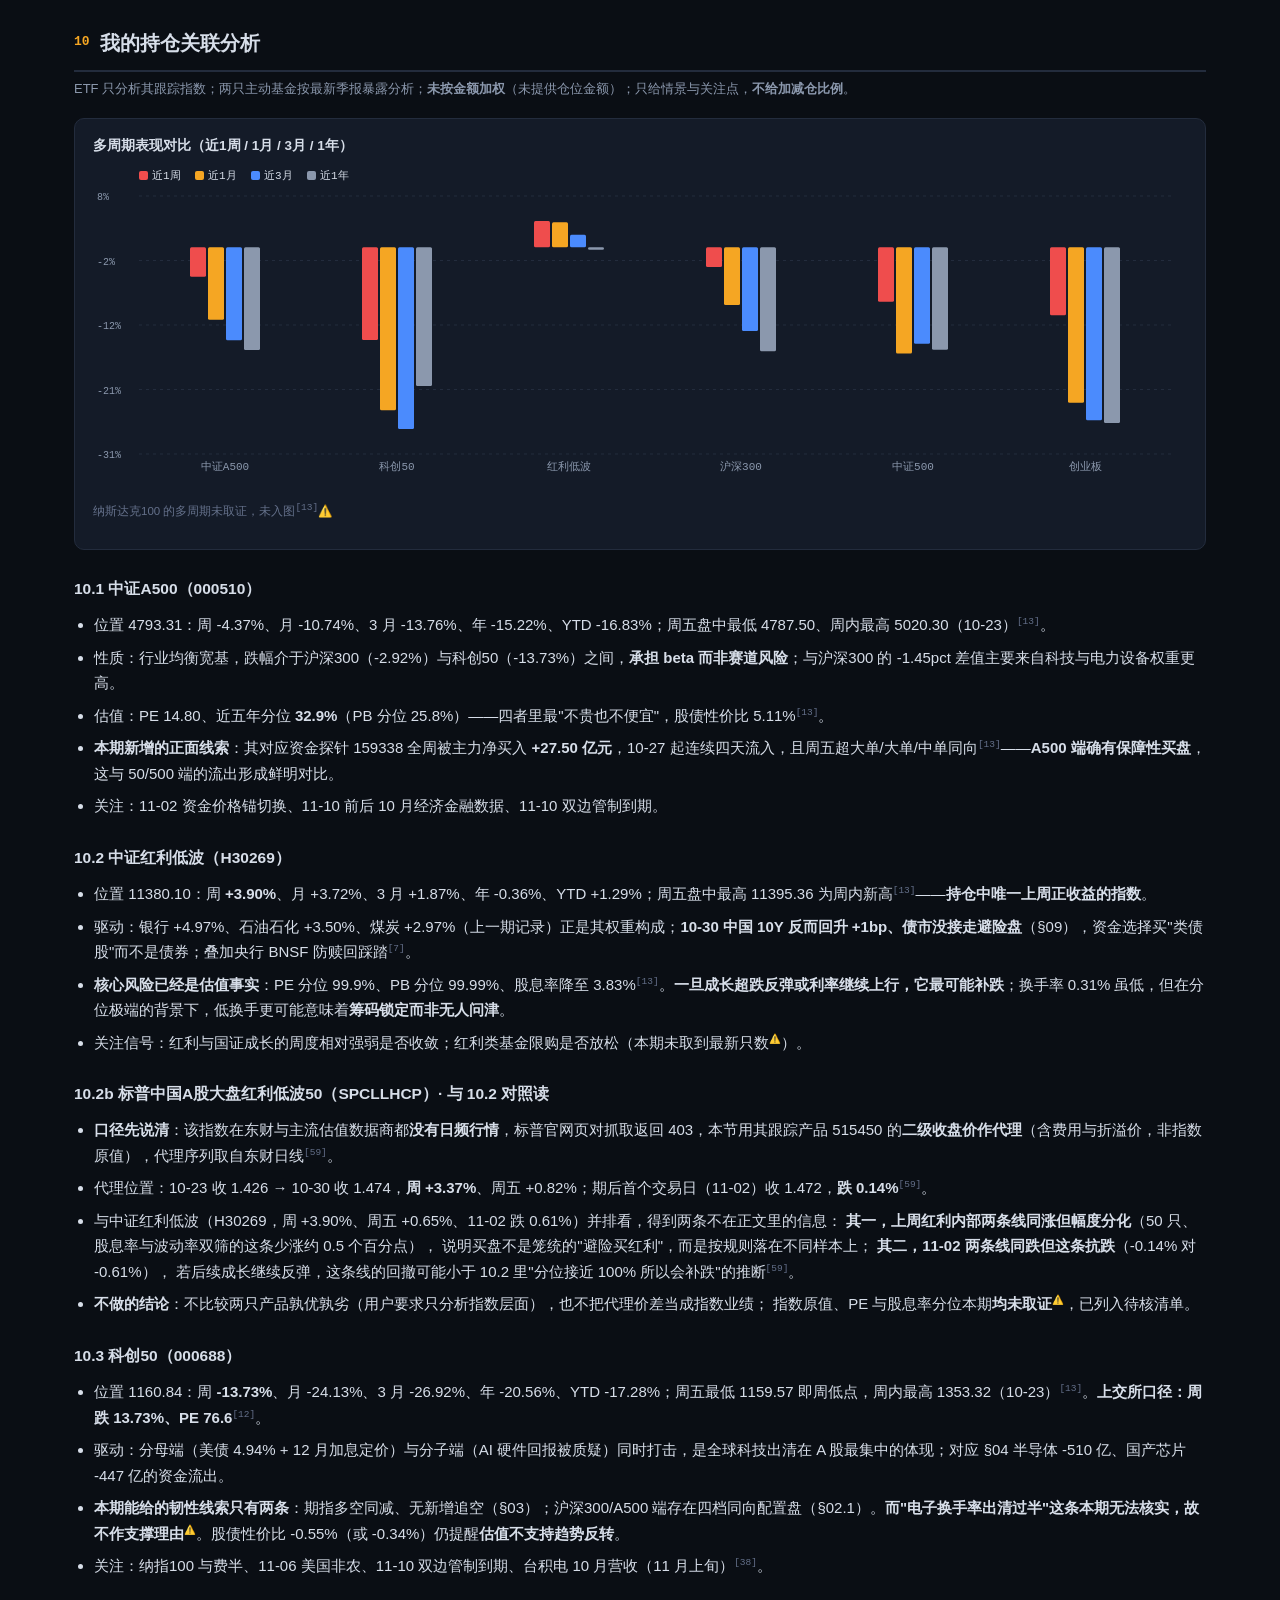
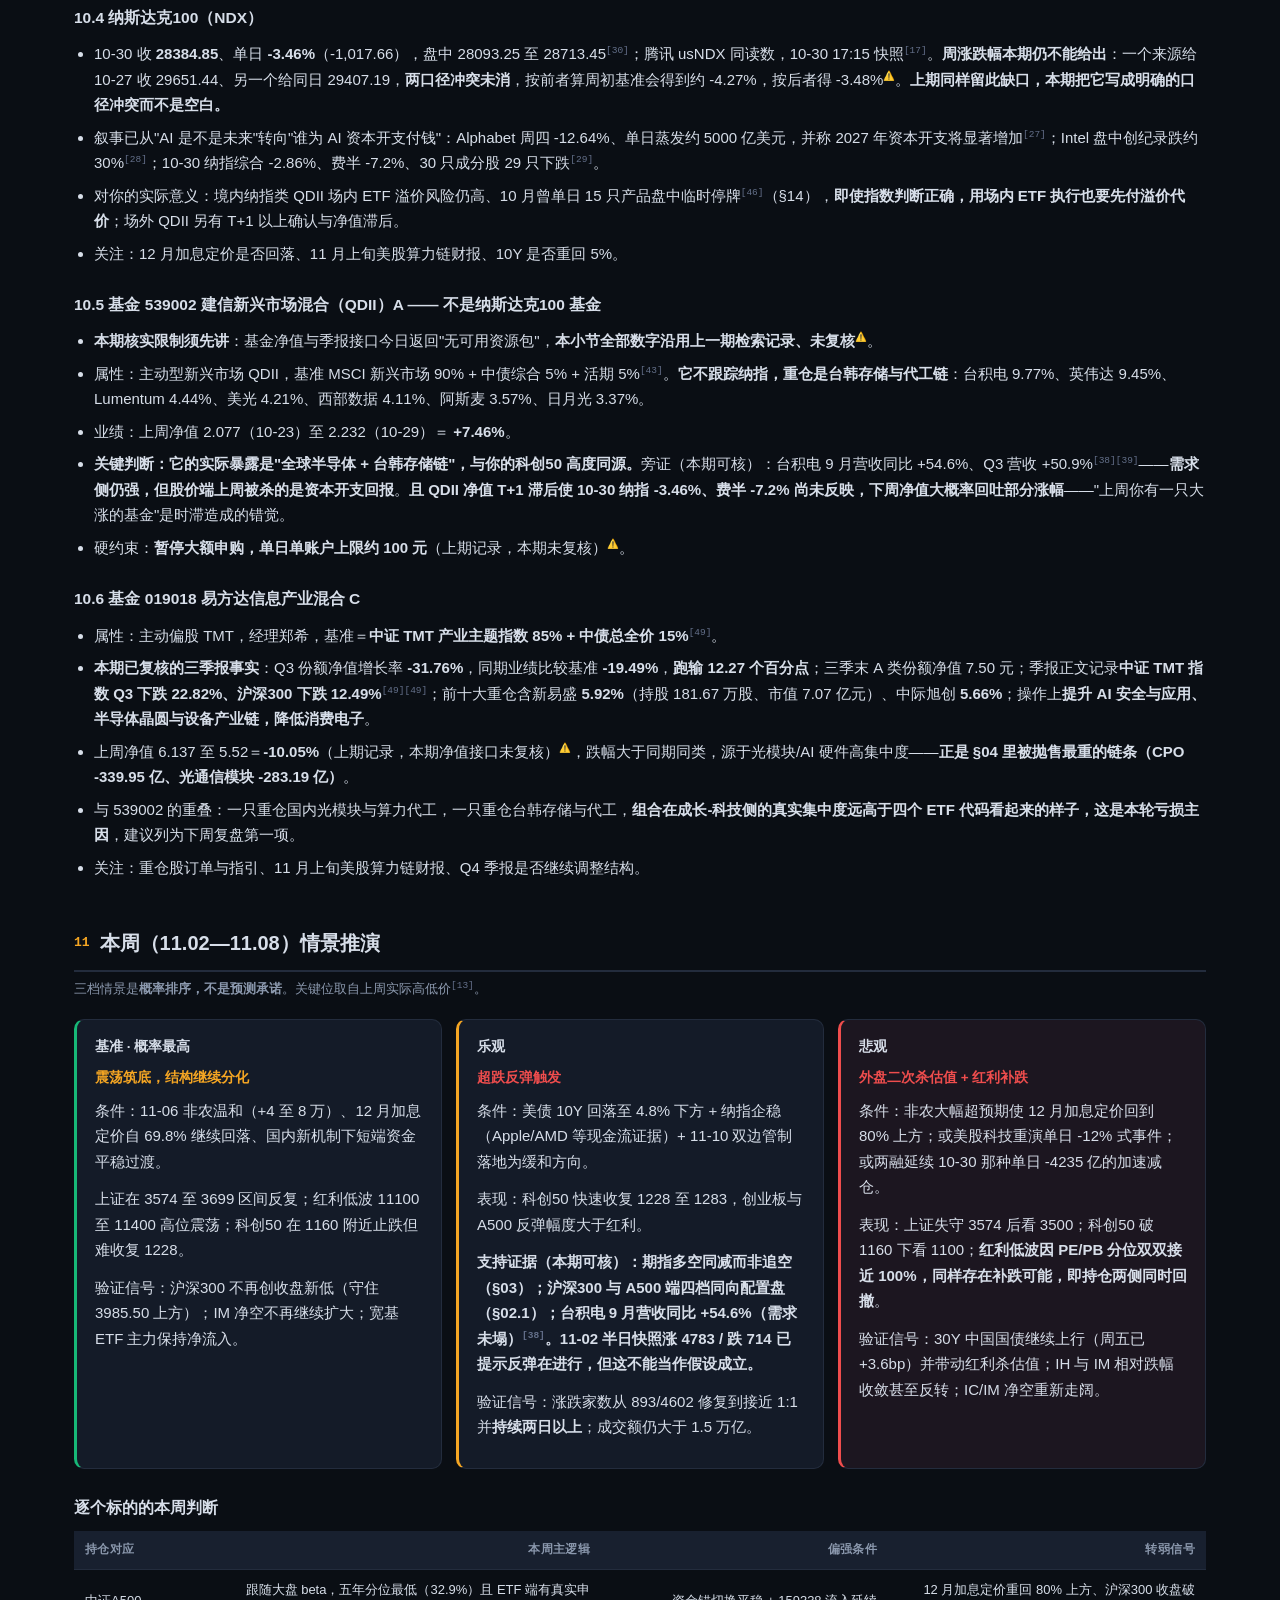
==== commit dc5ccf6e: "feat(holdings): 新增标普中国A股大盘红利低波50（SPCLLHCP）对照，§10.2b＋行情条＋来源59；规范补该指数取数口径与 MCP 40001 现状；资源版本递增至 2026-1" ====
--- a/weeks/2026-W44.html
+++ b/weeks/2026-W44.html
@@ -5,7 +5,7 @@
 <meta name="viewport" content="width=device-width, initial-scale=1">
 <meta name="robots" content="noindex,nofollow">
 <title>财经周报 2026-W44 · 杠杆砍在成长，筹码换到红利</title>
-<link rel="stylesheet" href="../assets/css/theme.css?v=2026-11-02k">
+<link rel="stylesheet" href="../assets/css/theme.css?v=2026-11-03l">
 </head>
 <body>
 
@@ -396,6 +396,19 @@
     <li>关注信号：红利与国证成长的周度相对强弱是否收敛；红利类基金限购是否放松（本期未取到最新只数<sup><span class="tag-verify">⚠️</span></sup>）。</li>
   </ul>
 
+  <h3>10.2b 标普中国A股大盘红利低波50（SPCLLHCP）· 与 10.2 对照读</h3>
+  <ul class="tight">
+    <li><b>口径先说清</b>：该指数在东财与主流估值数据商都<b>没有日频行情</b>，标普官网页对抓取返回 403，本节用其跟踪产品 515450 的<b>二级收盘价作代理</b>（含费用与折溢价，非指数原值），代理序列取自东财日线<sup>[59]</sup>。</li>
+    <li>代理位置：10-23 收 1.426 → 10-30 收 1.474，<b>周 +3.37%</b>、周五 +0.82%；期后首个交易日（11-02）收 1.472，<b>跌 0.14%</b><sup>[59]</sup>。</li>
+    <li>与中证红利低波（H30269，周 +3.90%、周五 +0.65%、11-02 跌 0.61%）并排看，得到两条不在正文里的信息：
+      <b>其一，上周红利内部两条线同涨但幅度分化</b>（50 只、股息率与波动率双筛的这条少涨约 0.5 个百分点），
+      说明买盘不是笼统的"避险买红利"，而是按规则落在不同样本上；
+      <b>其二，11-02 两条线同跌但这条抗跌</b>（-0.14% 对 -0.61%），
+      若后续成长继续反弹，这条线的回撤可能小于 10.2 里"分位接近 100% 所以会补跌"的推断<sup>[59]</sup>。</li>
+    <li><b>不做的结论</b>：不比较两只产品孰优孰劣（用户要求只分析指数层面），也不把代理价差当成指数业绩；
+      指数原值、PE 与股息率分位本期<b>均未取证</b><sup><span class="tag-verify">⚠️</span></sup>，已列入待核清单。</li>
+  </ul>
+
   <h3>10.3 科创50（000688）</h3>
   <ul class="tight">
     <li>位置 1160.84：周 <b>-13.73%</b>、月 -24.13%、3 月 -26.92%、年 -20.56%、YTD -17.28%；周五最低 1159.57 即周低点，周内最高 1353.32（10-23）<sup>[13]</sup>。<b>上交所口径：周跌 13.73%、PE 76.6</b><sup>[12]</sup>。</li>
@@ -595,11 +608,13 @@
     <li>金融界转载申万宏源策略《调整延续，超跌反弹条件进一步改善》（2026-11-01） https://finance.jrj.com.cn/2026-11-01150158968752.shtml ；财联社十大券商策略合集（11-01） https://www.cls.cn/detail/2521838 ；证券之星十大券商一周策略（11-01） https://stock.stockstar.com/IG2026110100010812.shtml ；21 世纪经济报道十大券商策略（10-26） https://www.21jingji.com/article/20261026/herald/c9a1f311b16e89391875ee95c832fe2f.html ；东方财富大奇迹日之后十大券商（10-25） https://emwap.eastmoney.com/a/202610253907344613.html</li>
     <li>国家统计局，2026 年 10 月中国采购经理指数运行情况（2026-10-31，制造业 PMI 49.3、生产 49.8、新订单 49.4、综合产出 49.7） https://www.stats.gov.cn/sj/zxfb/ ；经济日报转载 http://www.ce.cn/xwzx/gnsz/gdxw/202610/t20261031_3277826.shtml ；中国金融信息网 https://www.cnfin.com/yw-lb/detail/20261031/4489234_1.html ；观察者网 https://www.guancha.cn/CaiJing/2026_10_31_906529.shtml</li>
     <li>国家统计局，2026 年 9 月中国采购经理指数运行情况（2026-09-30，制造业 PMI 50.1、大型 50.6 / 中型 49.7 / 小型 48.9） https://www.stats.gov.cn/sj/zxfb/202609/t20260930_1965449.html</li>
+    <li>东方财富 日线接口（标普红利低波50 代理 515450 与中证红利低波 H30269 逐日收盘，抓取 2026-11-03） https://push2his.eastmoney.com/api/qt/stock/kline/get?secid=1.515450&amp;klt=101&amp;lmt=12 ； https://push2his.eastmoney.com/api/qt/stock/kline/get?secid=2.H30269&amp;klt=101&amp;lmt=12 ；标普道琼斯官网指数页（SPCLLHCP，抓取返回 403，未取得指数原值） https://www.spglobal.com/spdji/zh/indices/dividends-factors/sp-china-a-share-largecap-low-volatility-high-dividend-50-index/</li>
   </ol></div>
 
   <h3>待核清单（本期未取证，下期须继续核实；正文已标 ⚠️）</h3>
   <div class="src"><ul class="tight">
-    <li><b>B 级数据源今日大面积不可用</b>：实时指数行情、行业行情与换手率分位、基金净值与季报重仓、货币/物价/汇率宏观序列、新闻接口均返回"无可用资源包"。下期开工前先确认配额，否则 §02.3 拥挤度与 §10.5 净值仍无法自证。</li>
+          <li><b>标普中国A股大盘红利低波50（SPCLLHCP）指数原值</b>：官网页抓取返回 403，东财与主流估值数据商均无该指数日频行情，本期只能用 515450 二级收盘价代理；下期须用官网 factsheet 或媒体口径核指数日涨跌，并核代理与指数之间的价差（费用＋折溢价）有多大。</li>
+<li><b>B 级数据源今日大面积不可用</b>：实时指数行情、行业行情与换手率分位、基金净值与季报重仓、货币/物价/汇率宏观序列、新闻接口均返回"无可用资源包"。下期开工前先确认配额，否则 §02.3 拥挤度与 §10.5 净值仍无法自证。</li>
     <li><b>申万一级 31 行业完整周度序列</b>：本期 6 个行业周值沿用上一期检索记录，未能复核；行业口径与东财/新浪行业口径混用风险已在 §08.1 标注。</li>
     <li><b>电子行业换手率与一年分位</b>：本期取不到，"科技出清已过半"降级为待核，且已从 §11 乐观情景的证据中剔除。</li>
     <li><b>纳斯达克100 周涨跌幅</b>：10-30 收盘与单日已官方核实；周初基准两源冲突（29407.19 / 29651.44），需以 Nasdaq 官方历史数据页逐日确认。</li>
@@ -637,8 +652,8 @@
 
 </div>
 
-<script src="../assets/js/chart.js?v=2026-11-02k"></script>
-<script src="../assets/js/ticker.js?v=2026-11-02k"></script>
+<script src="../assets/js/chart.js?v=2026-11-03l"></script>
+<script src="../assets/js/ticker.js?v=2026-11-03l"></script>
 <script>
 window.FW_TICK = [
   {name:"上证",     em:"1.000001", tc:"sh000001", dec:2, snapshot:{price:3599.02, pct:-1.44}},
@@ -649,6 +664,7 @@
   {name:"中证500",  em:"1.000905", tc:"sh000905", dec:2, snapshot:{price:6266.19, pct:-2.91}},
   {name:"创业板",   em:"0.399006", tc:"sz399006", dec:2, snapshot:{price:2413.63, pct:-4.13}},
   {name:"红利低波", em:"2.H30269",               dec:2, snapshot:{price:11380.10, pct:0.65}},
+  {name:"标普红利低波50", em:"1.515450",         dec:3, snapshot:{price:1.474, pct:0.82}},
   {name:"恒生",     em:"124.HSI",  tc:"hkHSI",   dec:2, snapshot:{price:23294.42, pct:1.46}},
   {name:"纳指100",  tc:"usNDX",                  dec:2, snapshot:{price:28384.85, pct:-3.46}},
   {name:"纳指综合", tc:"usIXIC",                 dec:2, snapshot:{price:25437.00, pct:-2.86}},
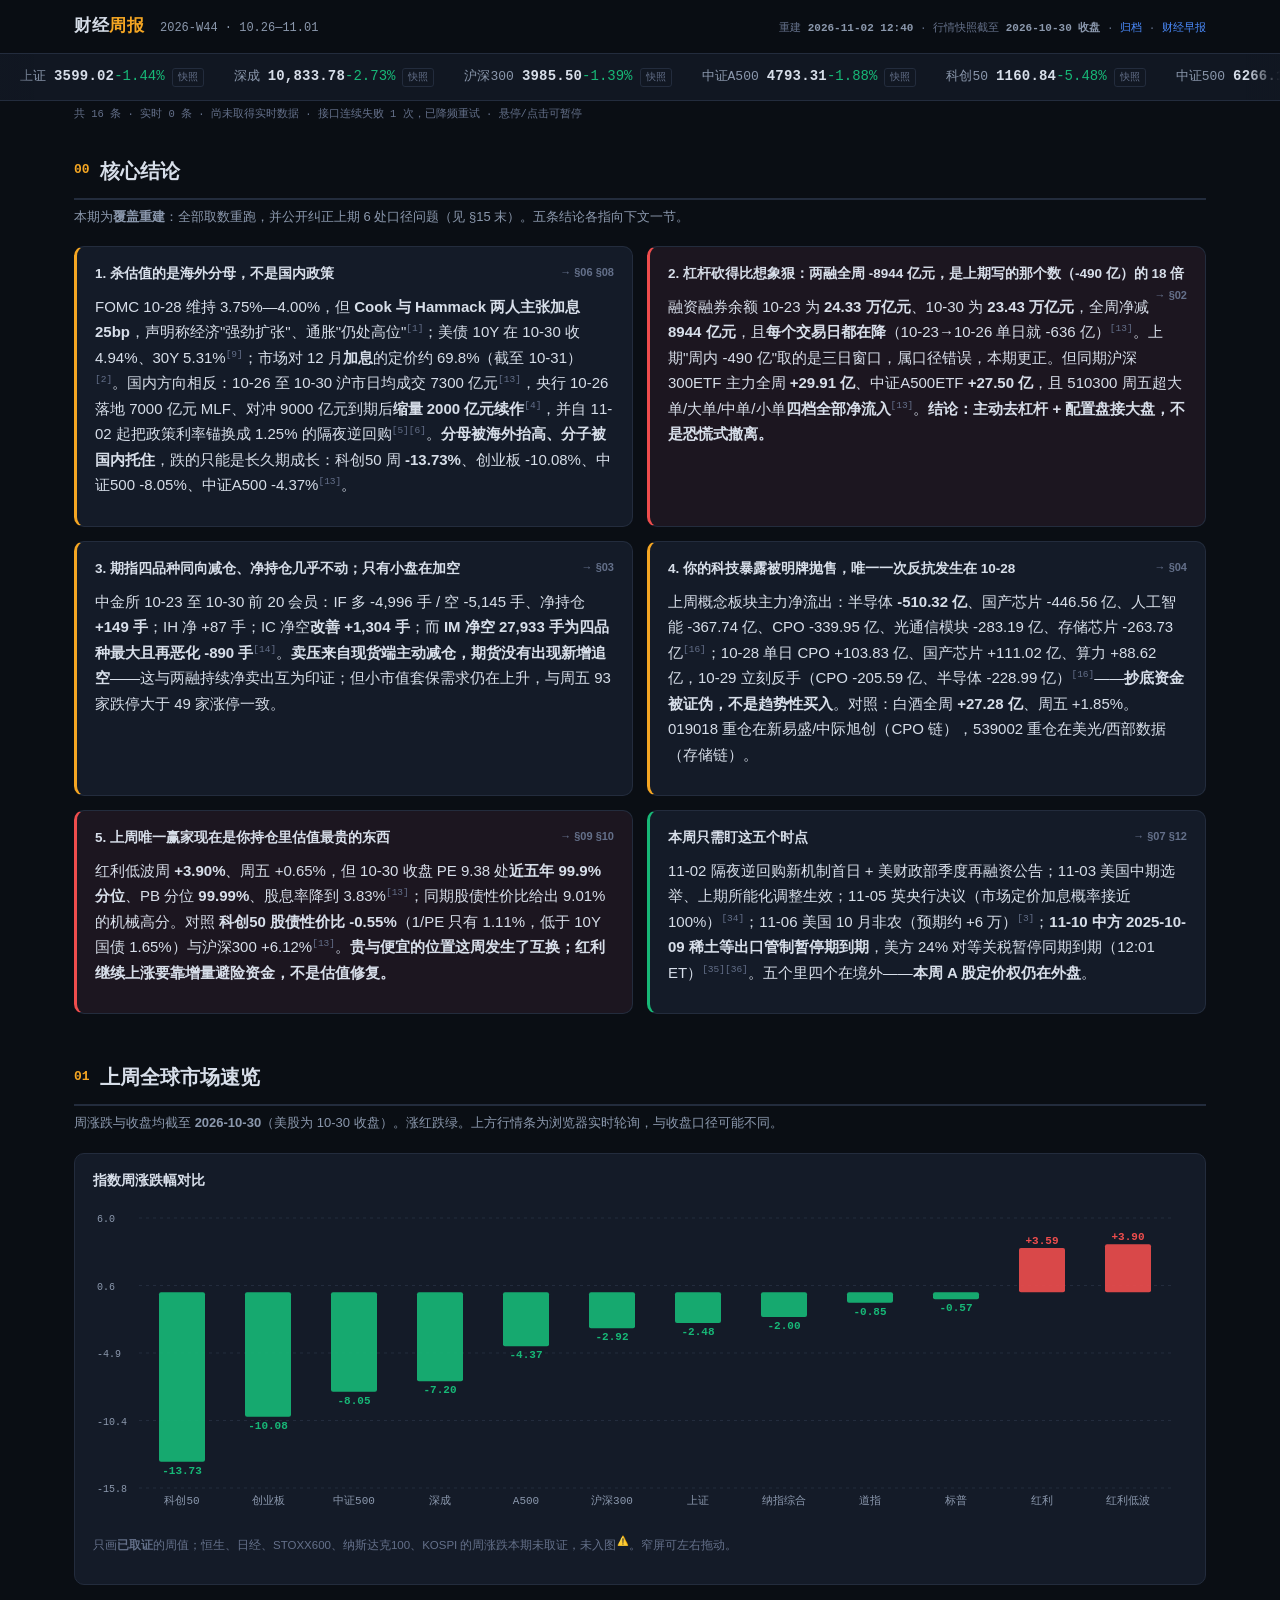
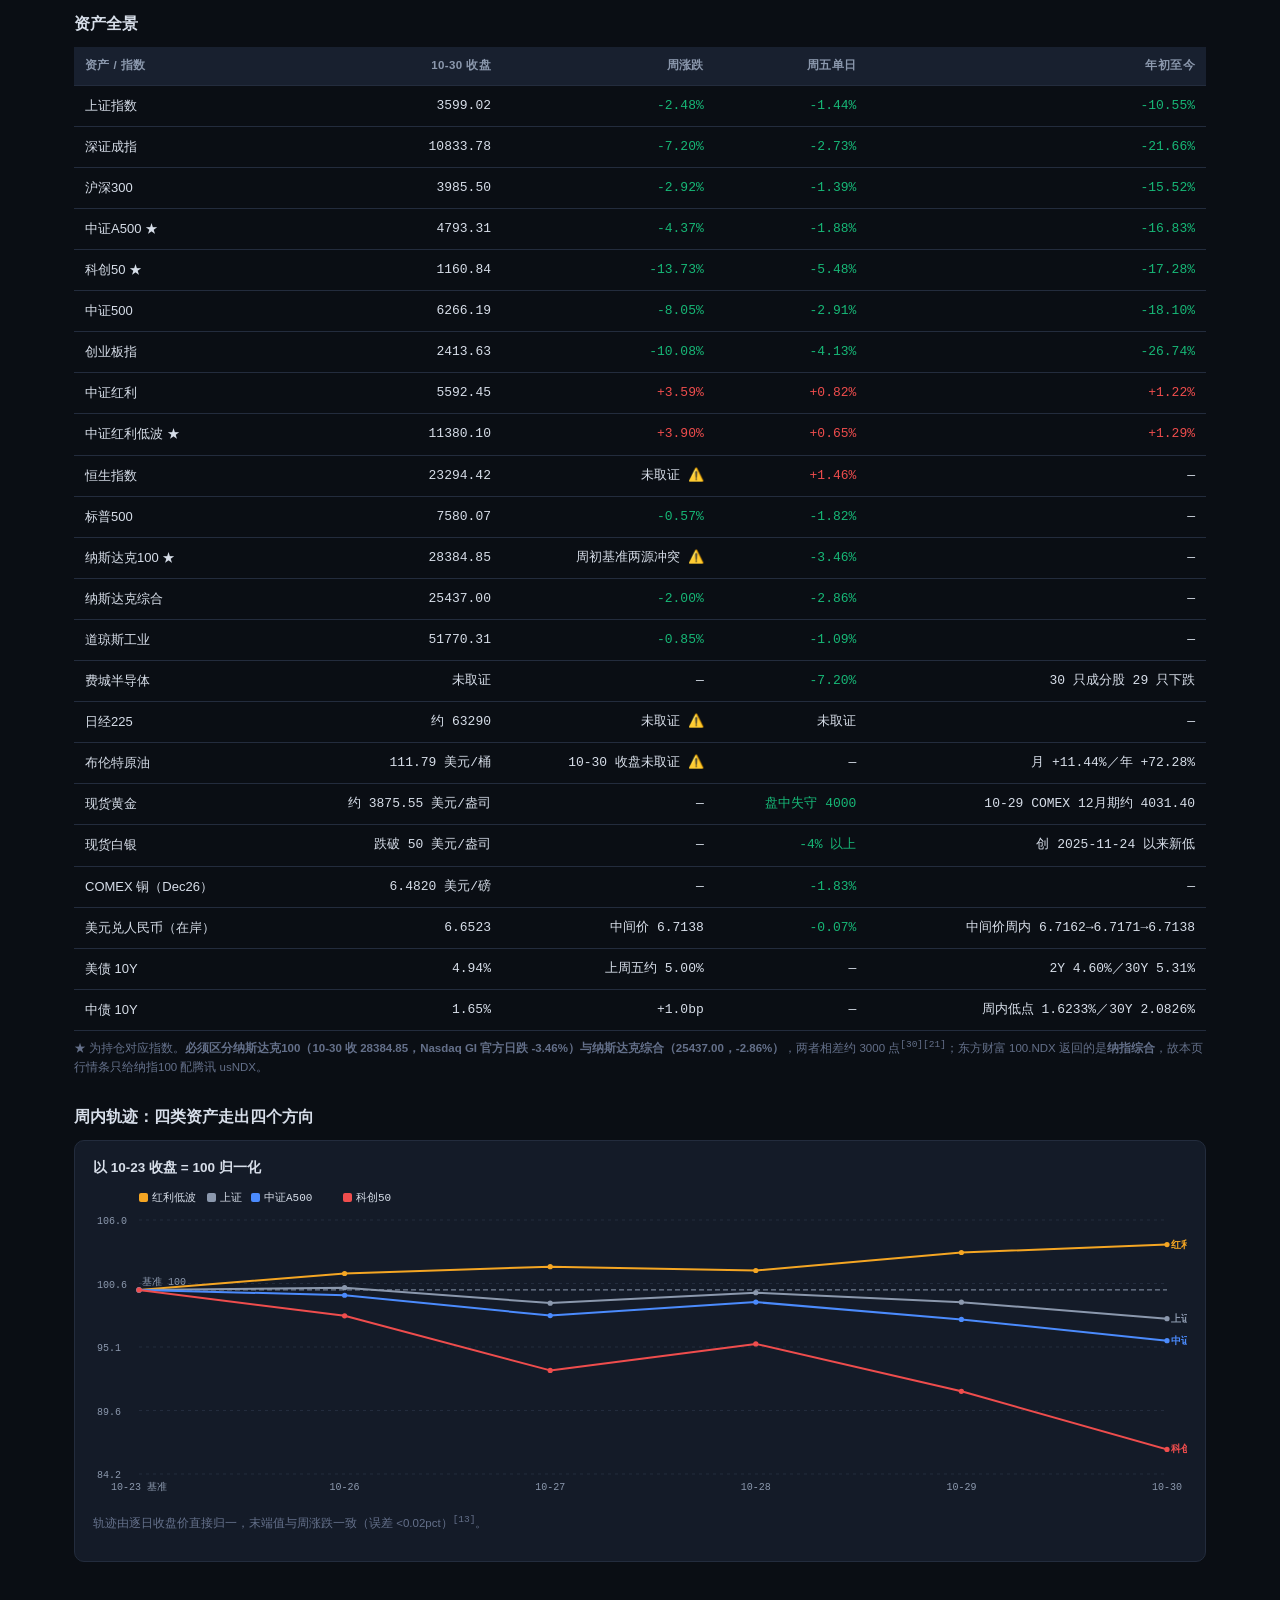
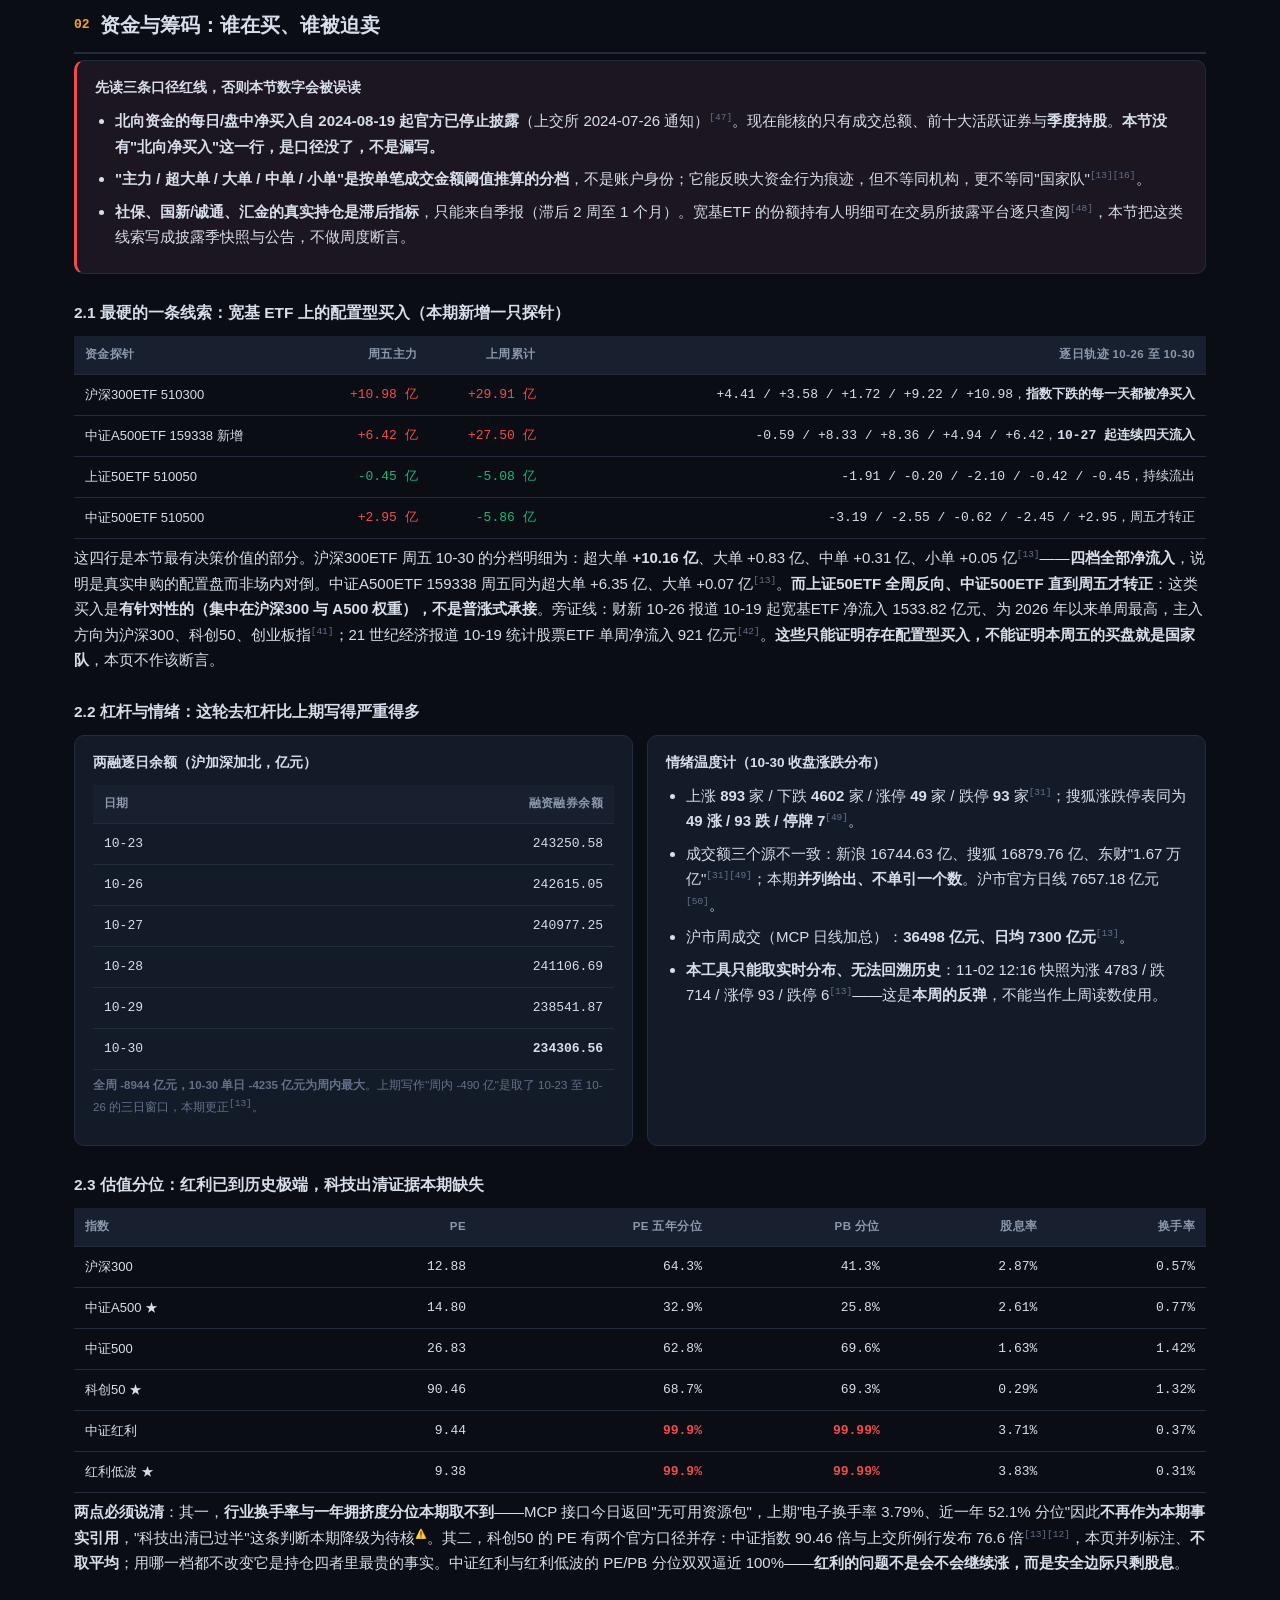
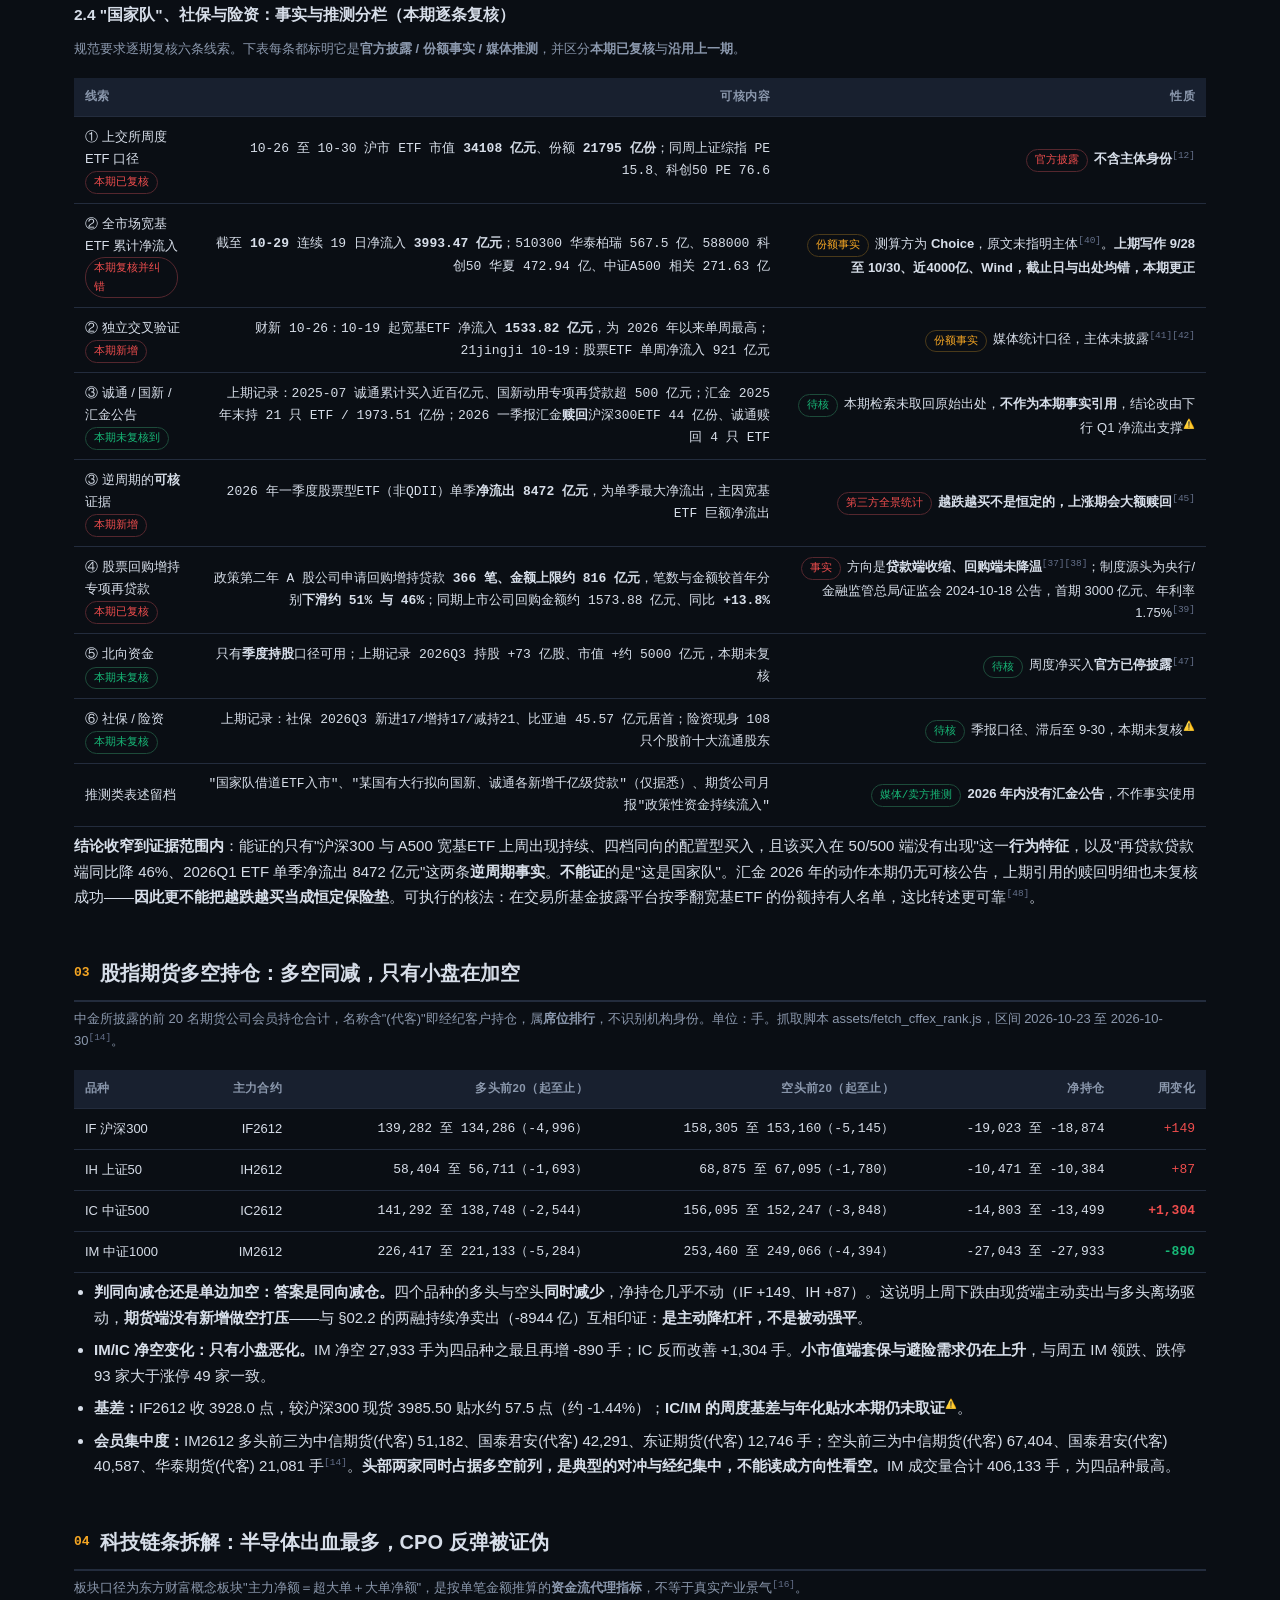
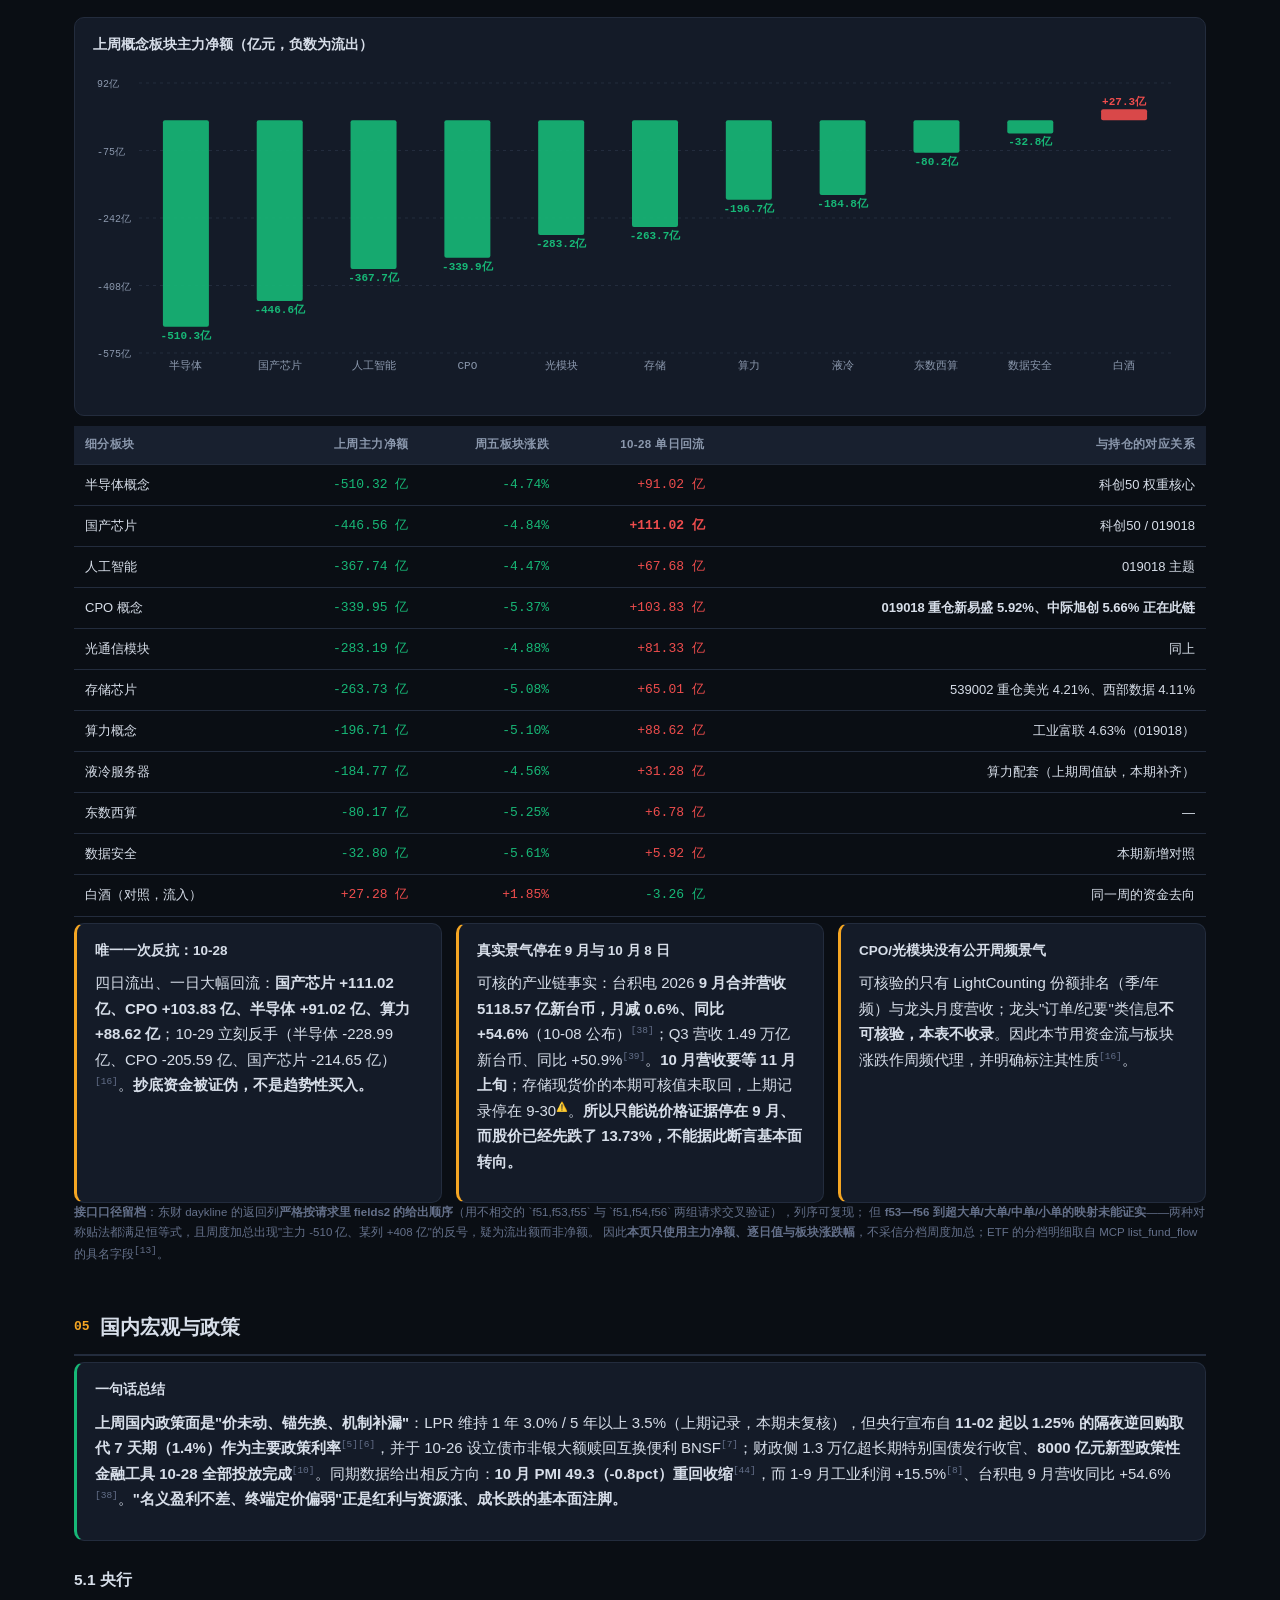
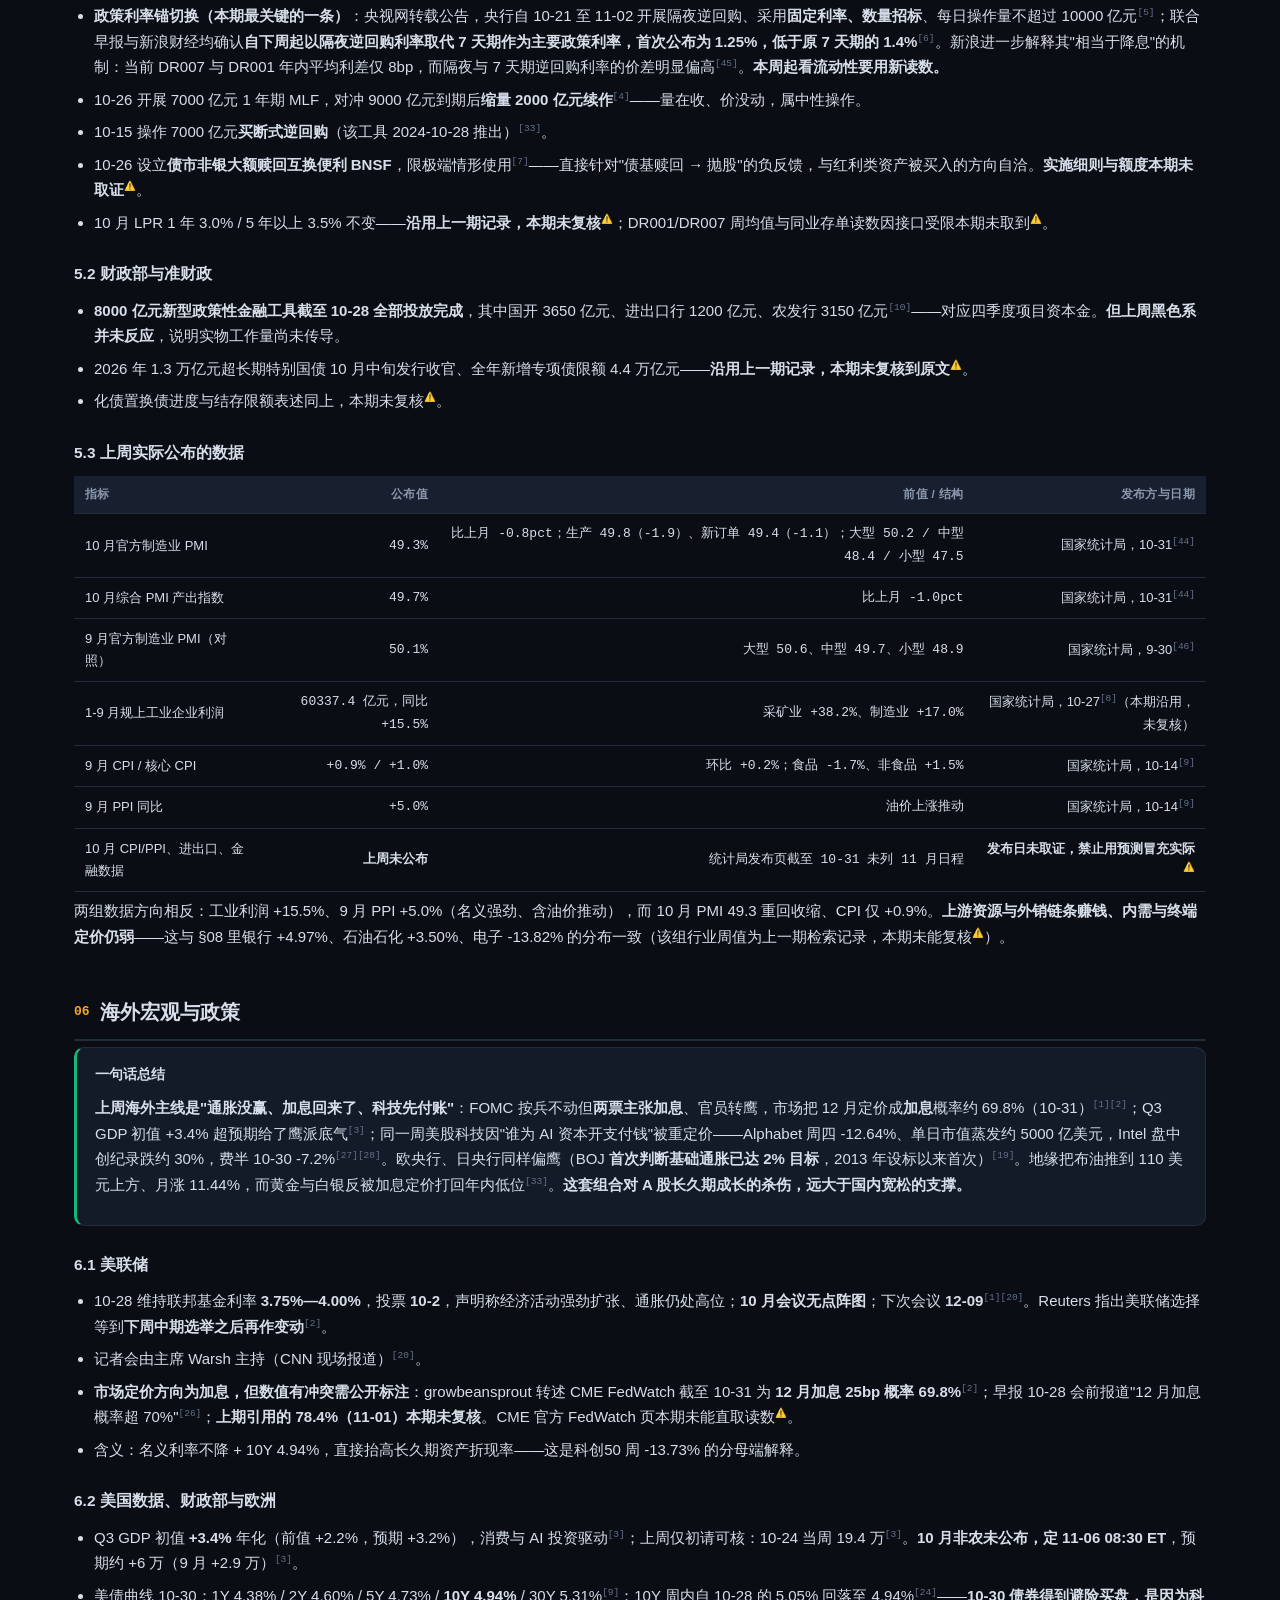
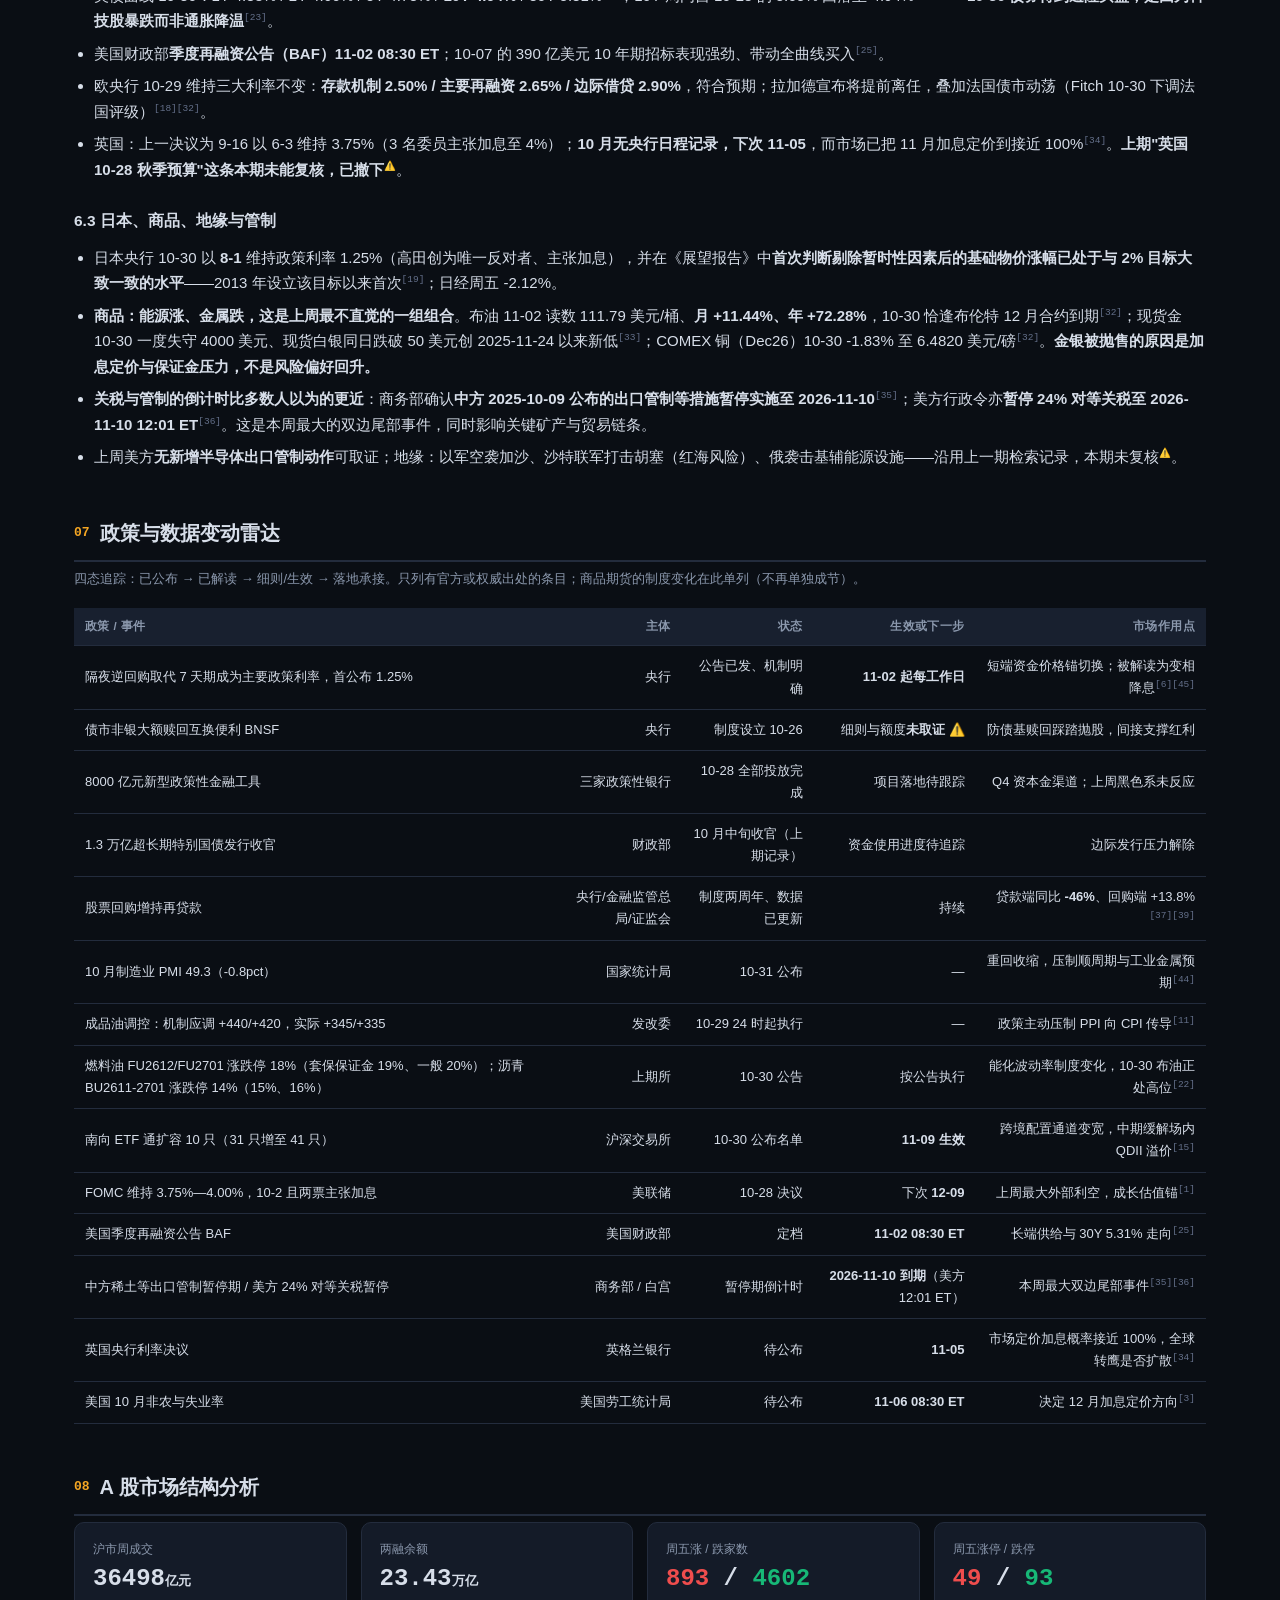
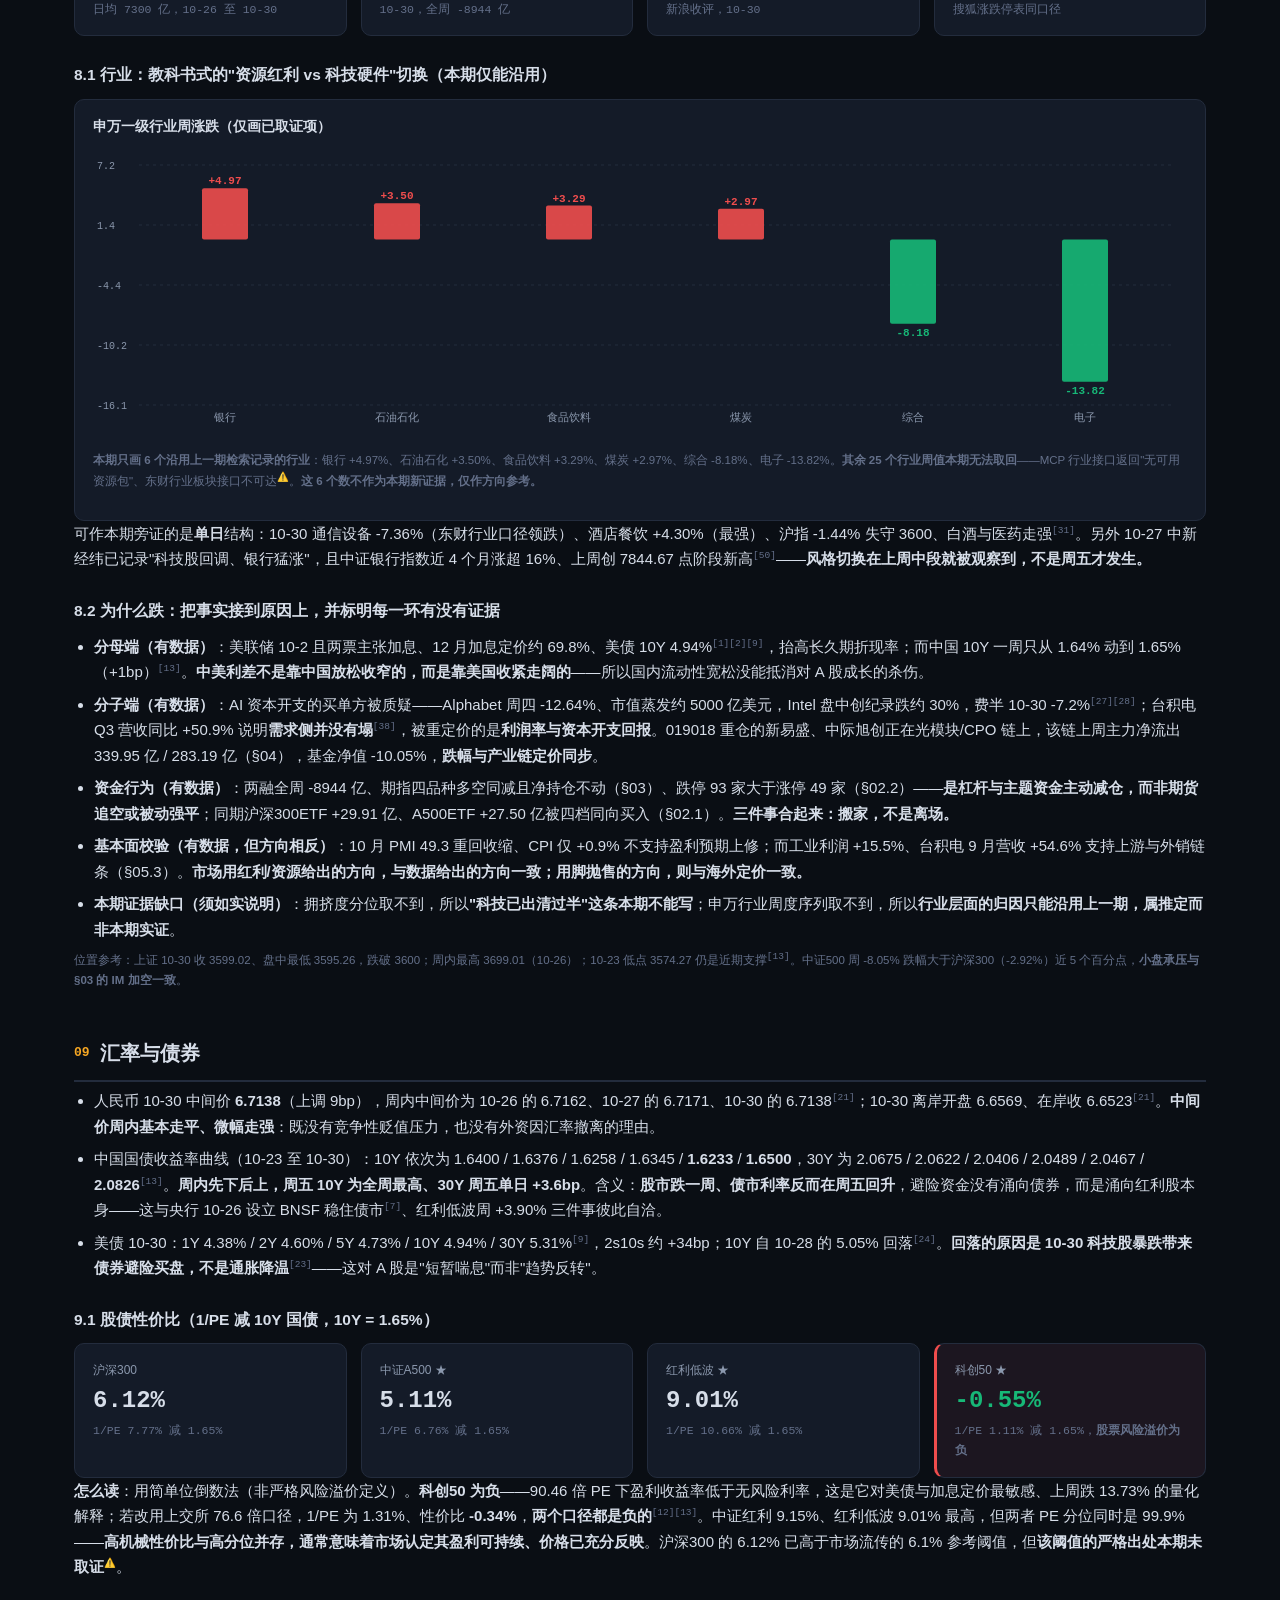
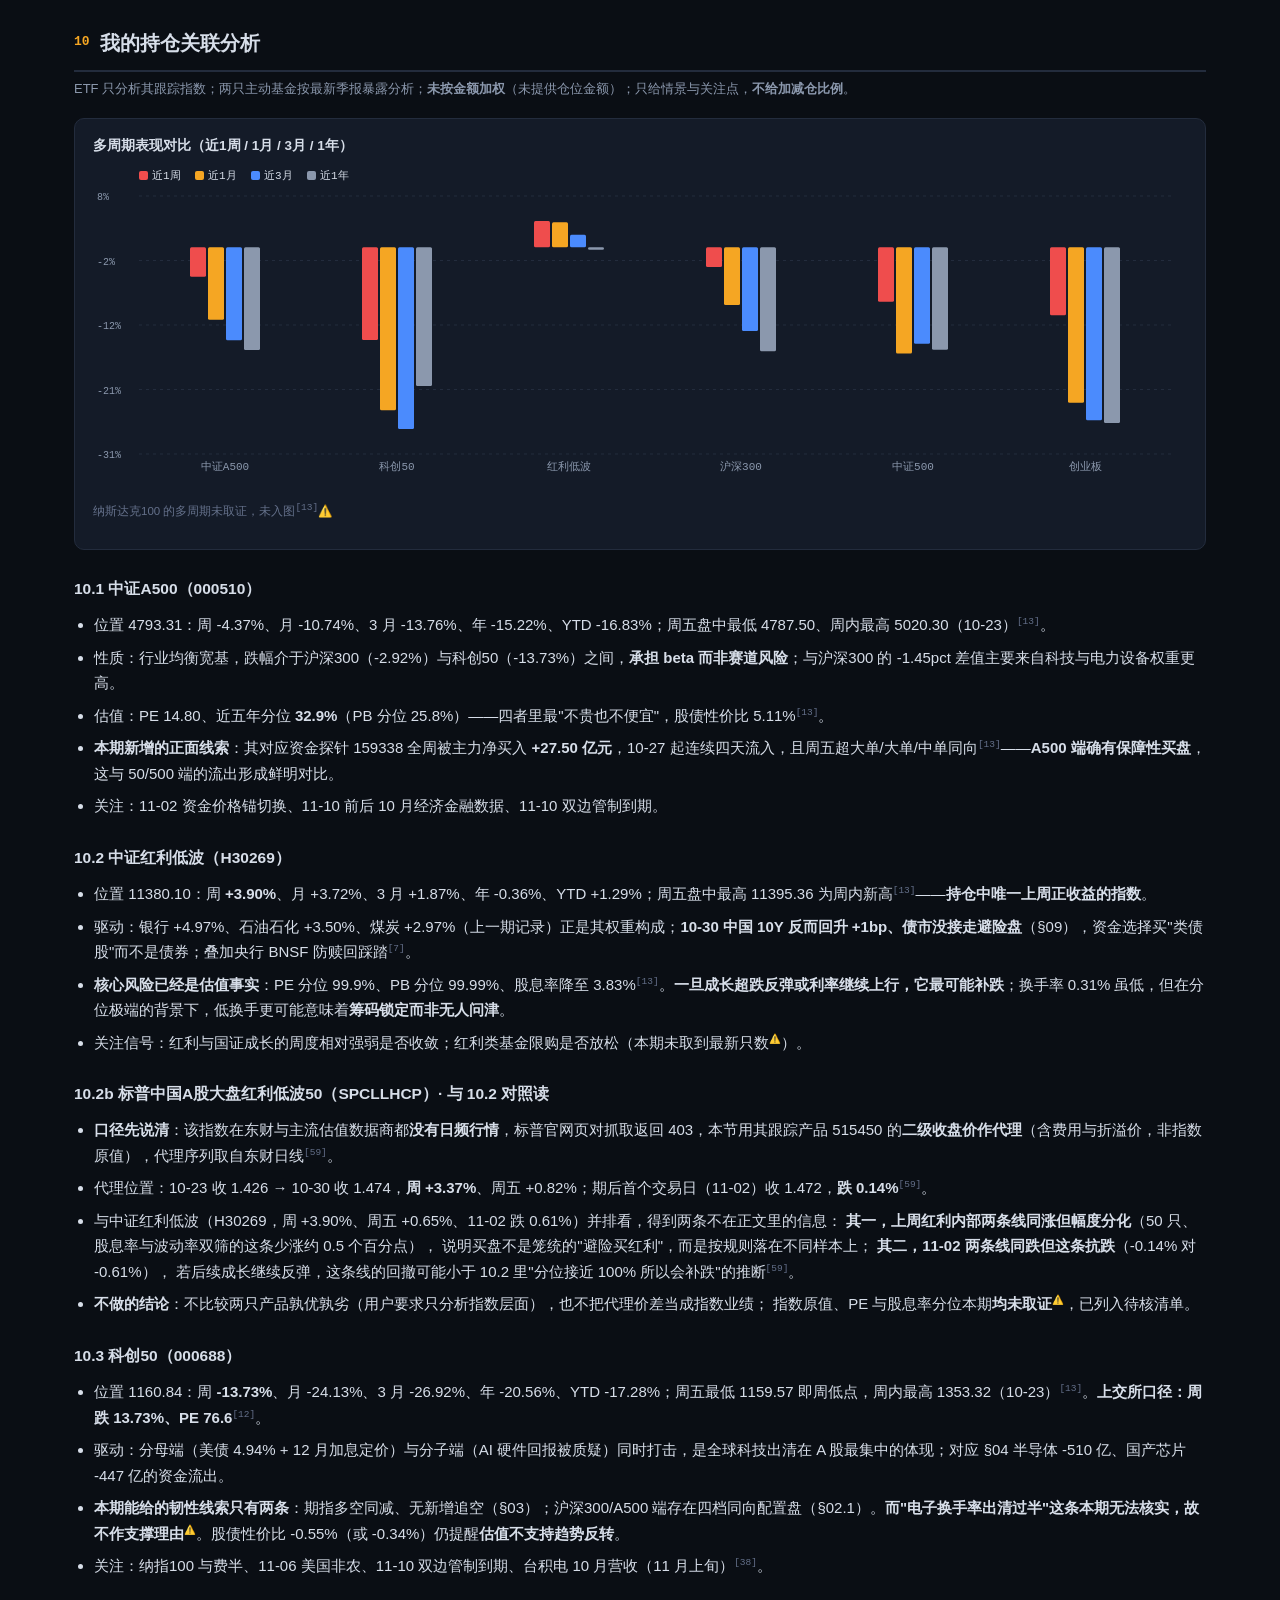
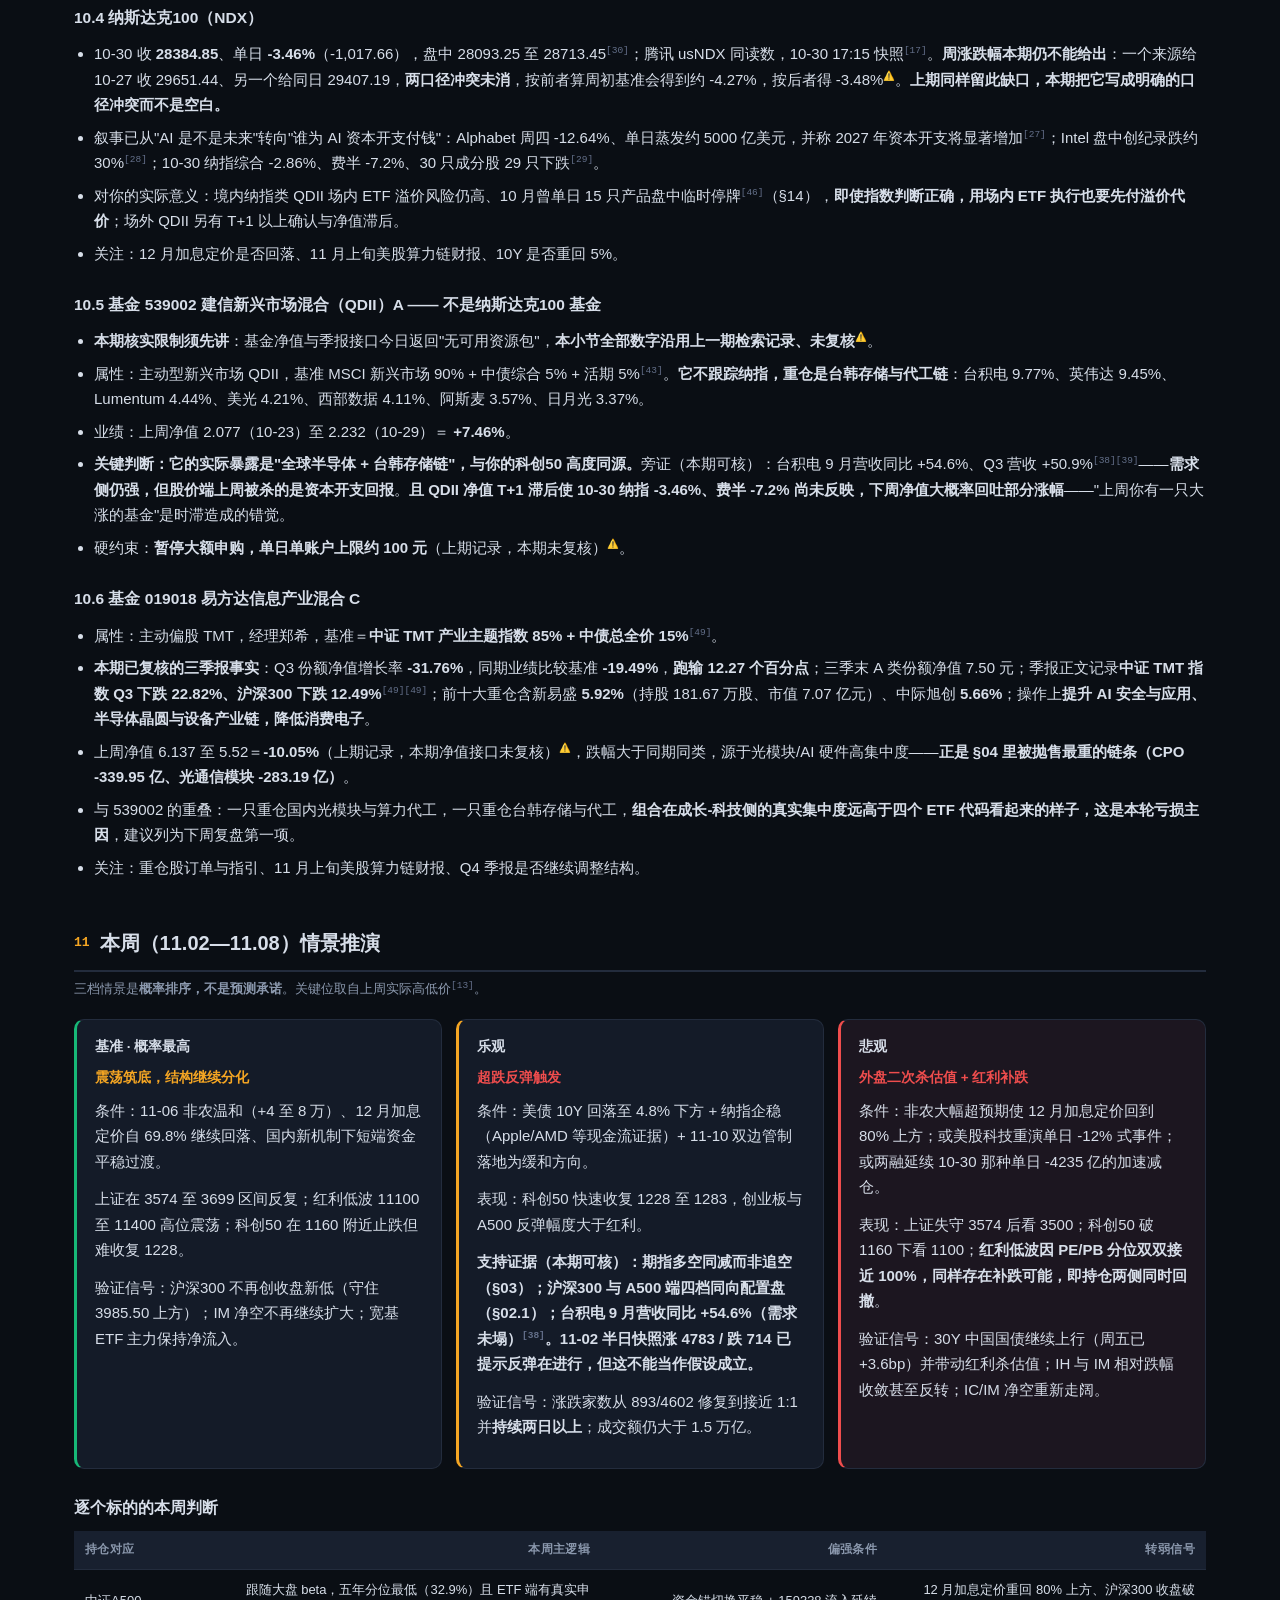
==== commit 3f8f3640: "weekly: 节序改为政策 02—04、情景推演提前到 08（历史期不追溯）；归档卡片改四句（政策/预测/主线/纠错，≤200 中文字）并补 archive_summary；全站页头加财经早报互链；" ====
--- a/weeks/2026-W44.html
+++ b/weeks/2026-W44.html
@@ -5,7 +5,7 @@
 <meta name="viewport" content="width=device-width, initial-scale=1">
 <meta name="robots" content="noindex,nofollow">
 <title>财经周报 2026-W44 · 杠杆砍在成长，筹码换到红利</title>
-<link rel="stylesheet" href="../assets/css/theme.css?v=2026-11-03l">
+<link rel="stylesheet" href="../assets/css/theme.css?v=2026-11-06n">
 </head>
 <body>
 
@@ -13,7 +13,7 @@
   <div class="inner">
     <div class="brand">财经<span>周报</span></div>
     <div class="issue">2026-W44 · 10.26—11.01</div>
-    <div class="stamp">重建 <b>2026-11-02 12:40</b> · 行情快照截至 <b>2026-10-30 收盘</b> · <a href="../index.html">归档</a></div>
+    <div class="stamp">重建 <b>2026-11-02 12:40</b> · 行情快照截至 <b>2026-10-30 收盘</b> · <a href="../index.html">归档</a> · <a href="https://wmr-ram.github.io/financial-morning-post/">财经早报</a></div>
   </div>
 </header>
 
@@ -652,8 +652,8 @@
 
 </div>
 
-<script src="../assets/js/chart.js?v=2026-11-03l"></script>
-<script src="../assets/js/ticker.js?v=2026-11-03l"></script>
+<script src="../assets/js/chart.js?v=2026-11-06n"></script>
+<script src="../assets/js/ticker.js?v=2026-11-06n"></script>
 <script>
 window.FW_TICK = [
   {name:"上证",     em:"1.000001", tc:"sh000001", dec:2, snapshot:{price:3599.02, pct:-1.44}},
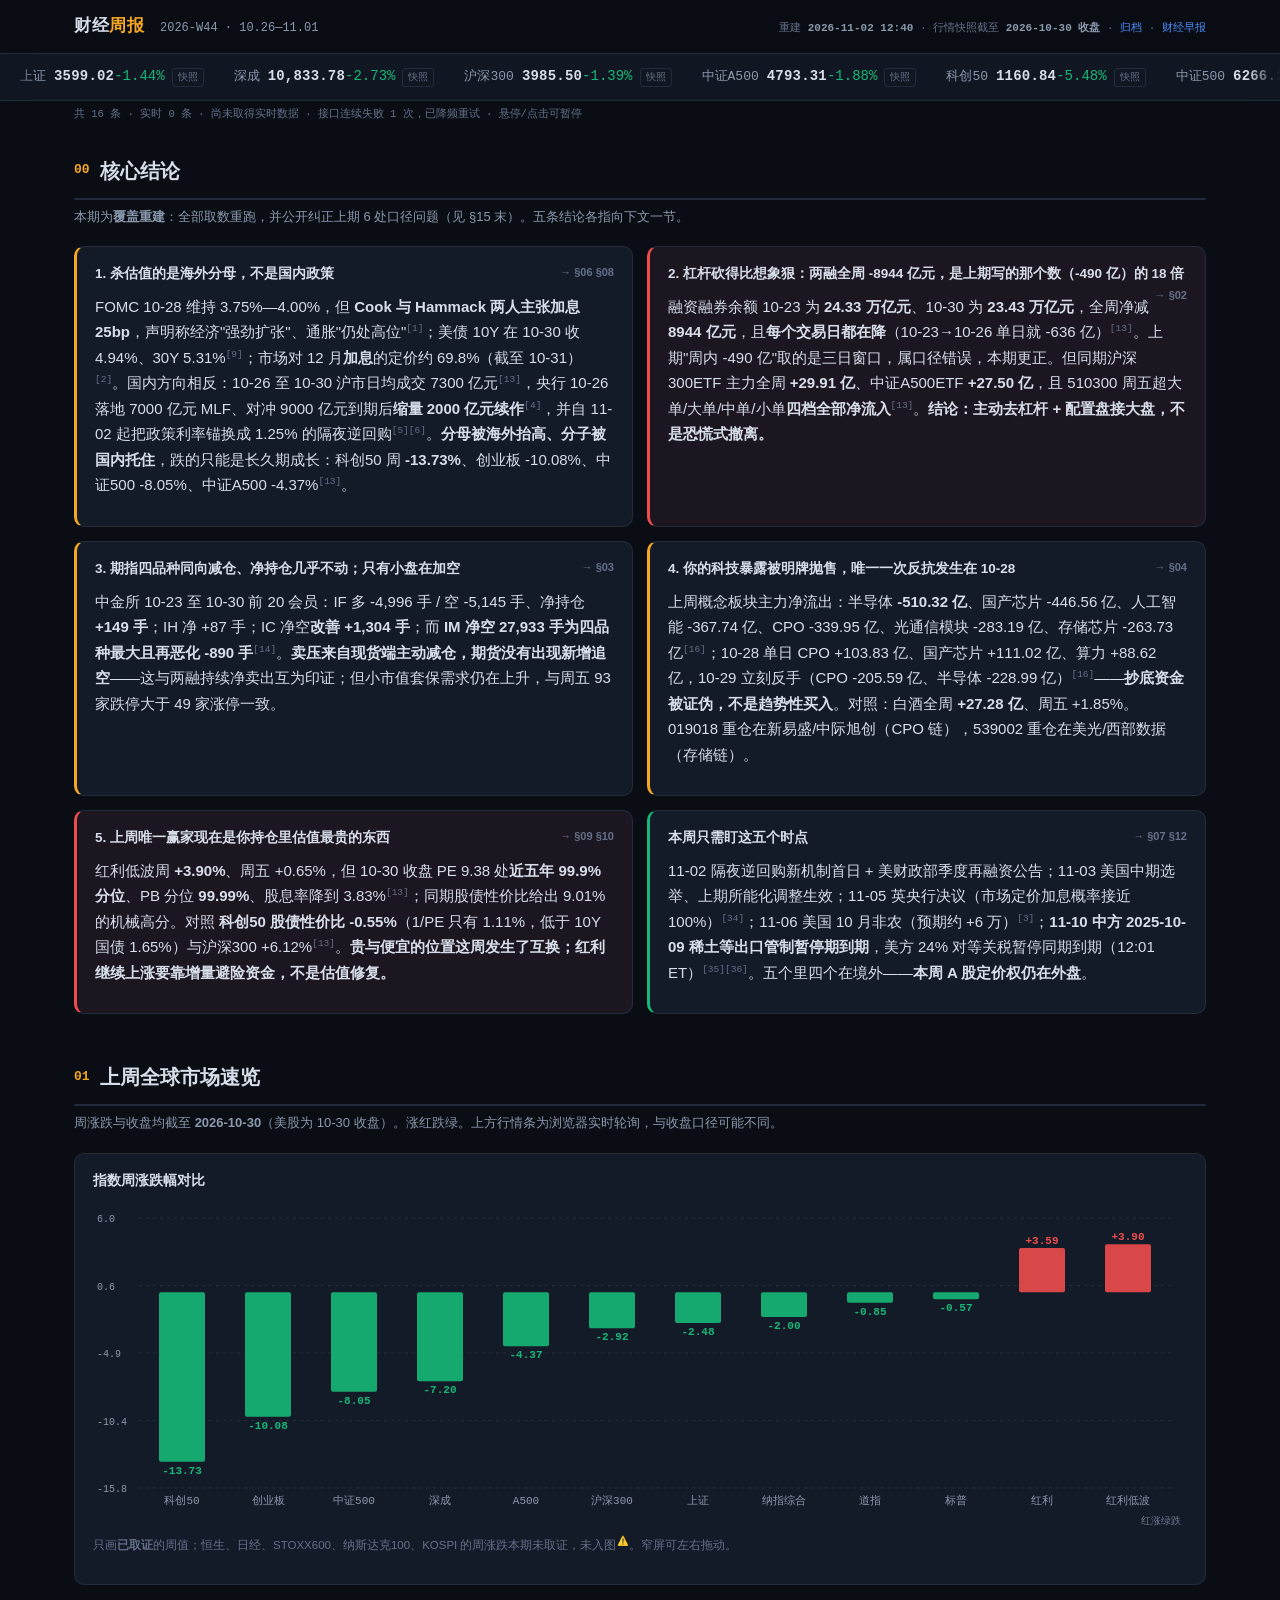
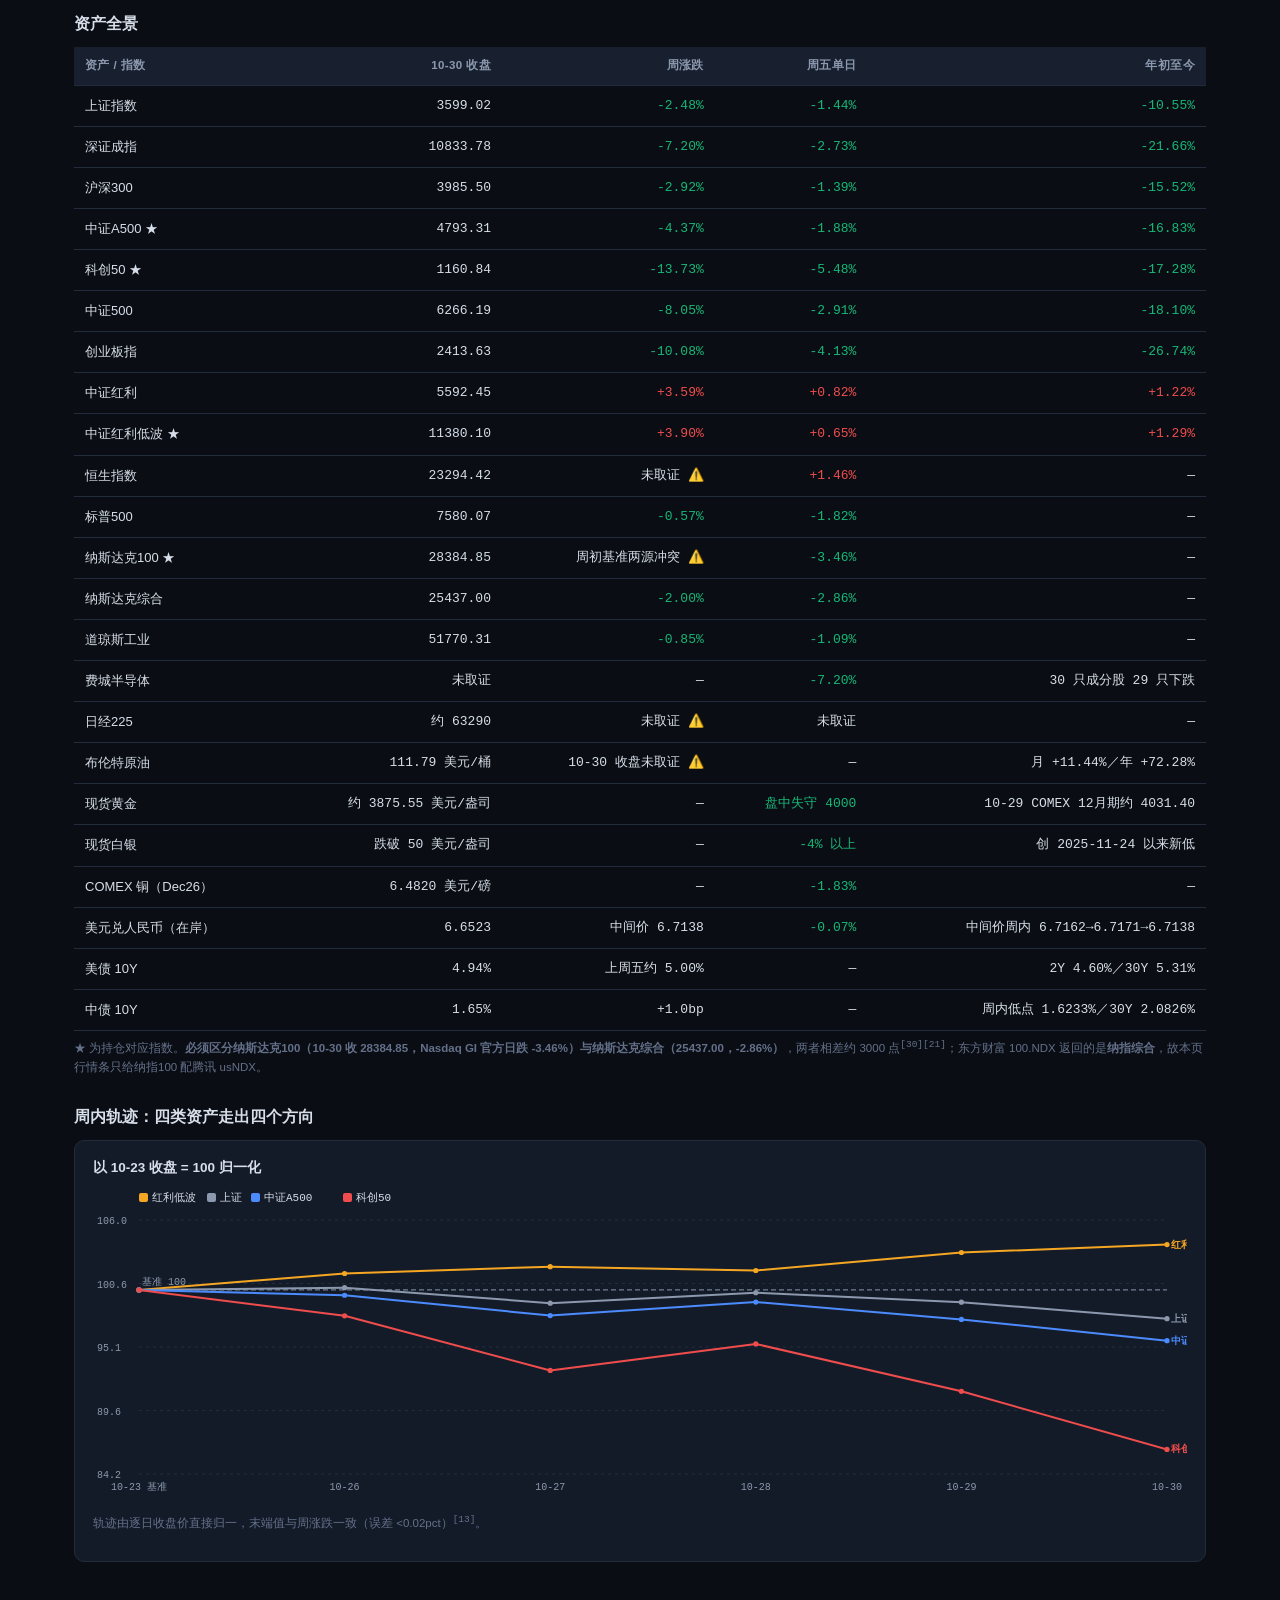
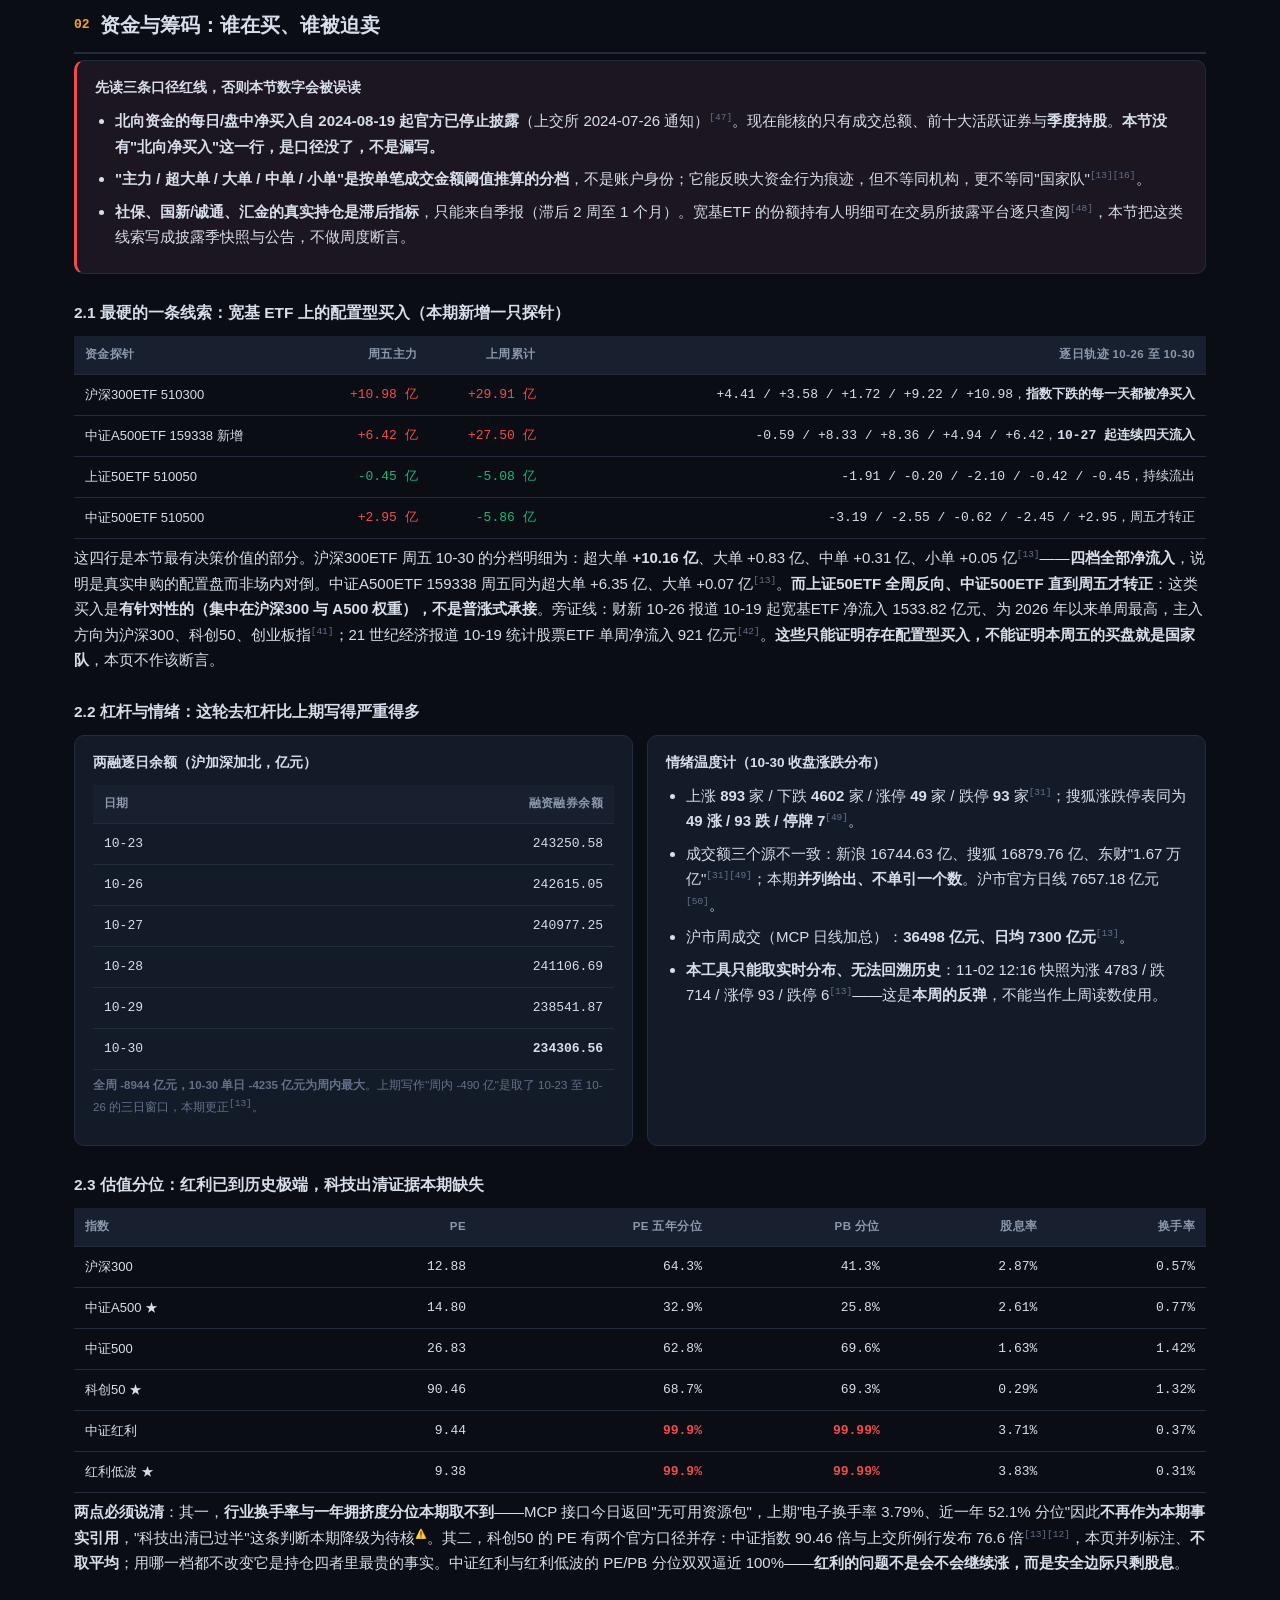
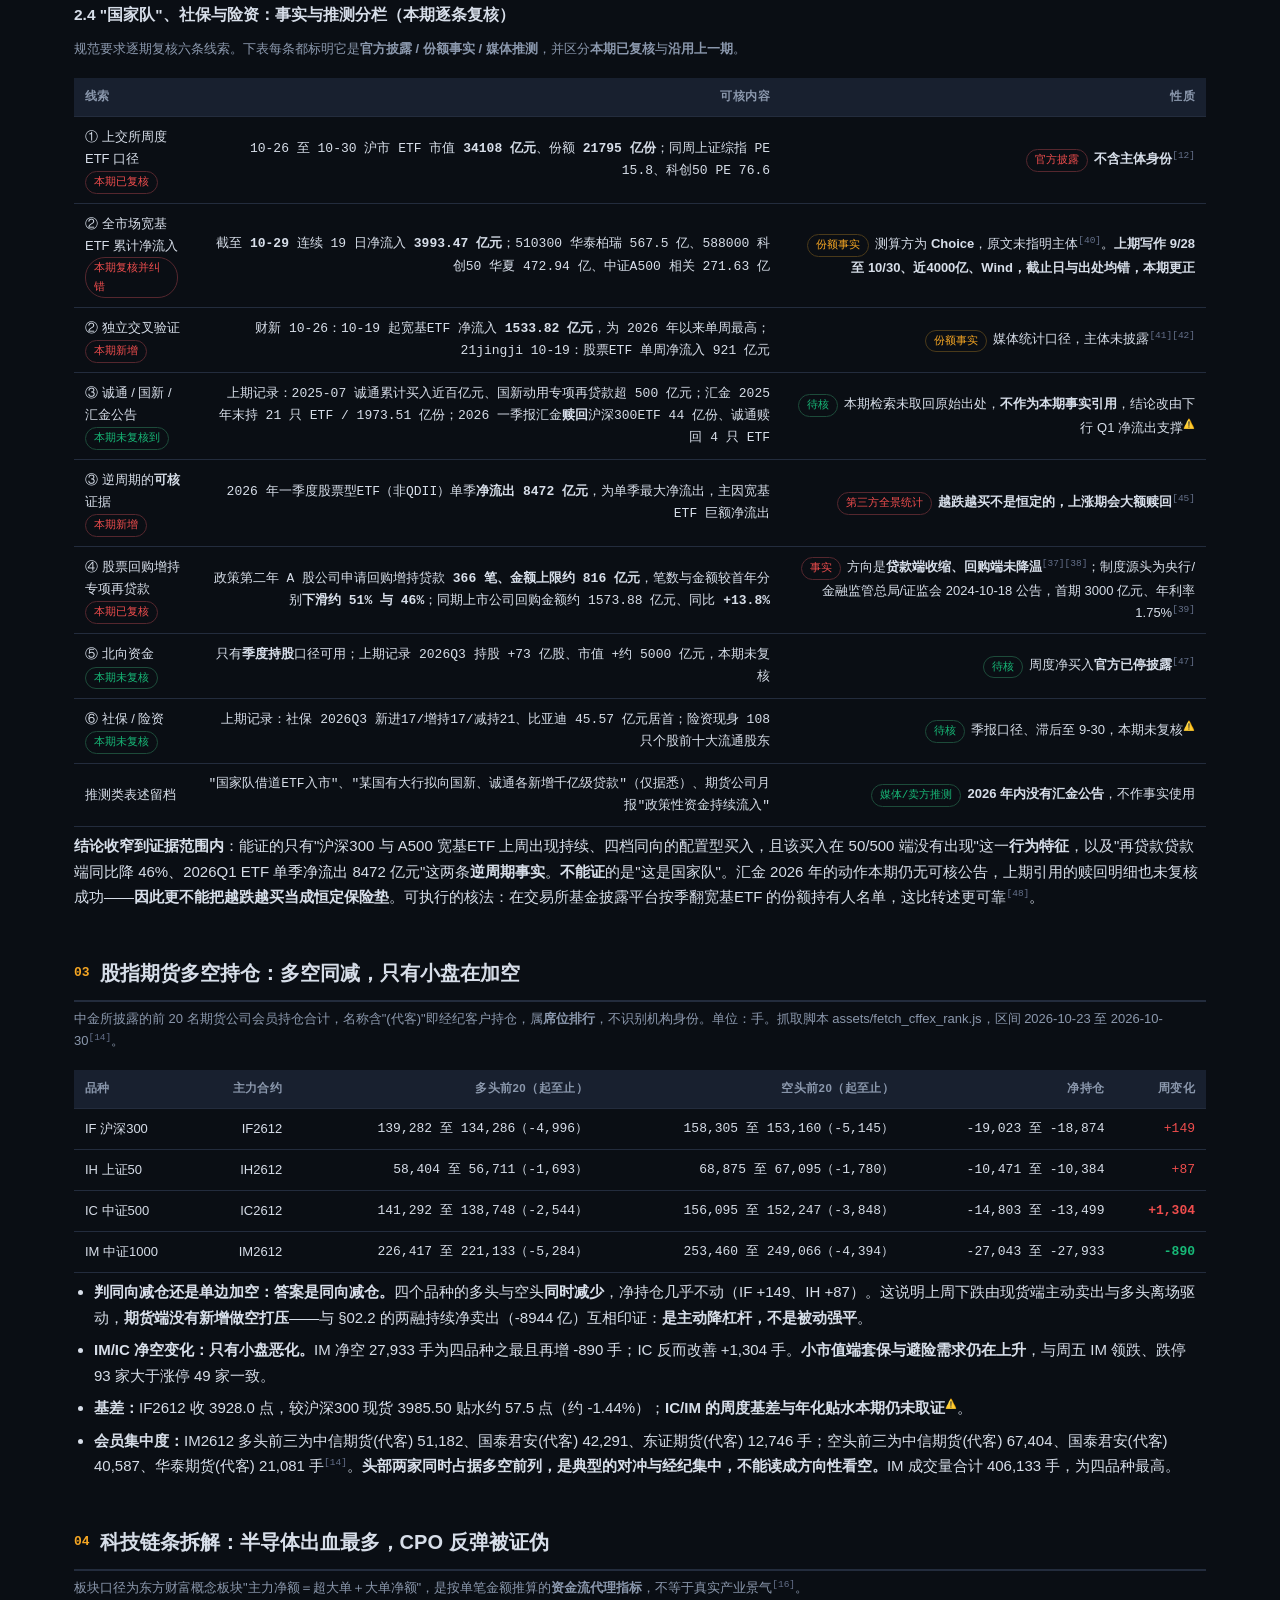
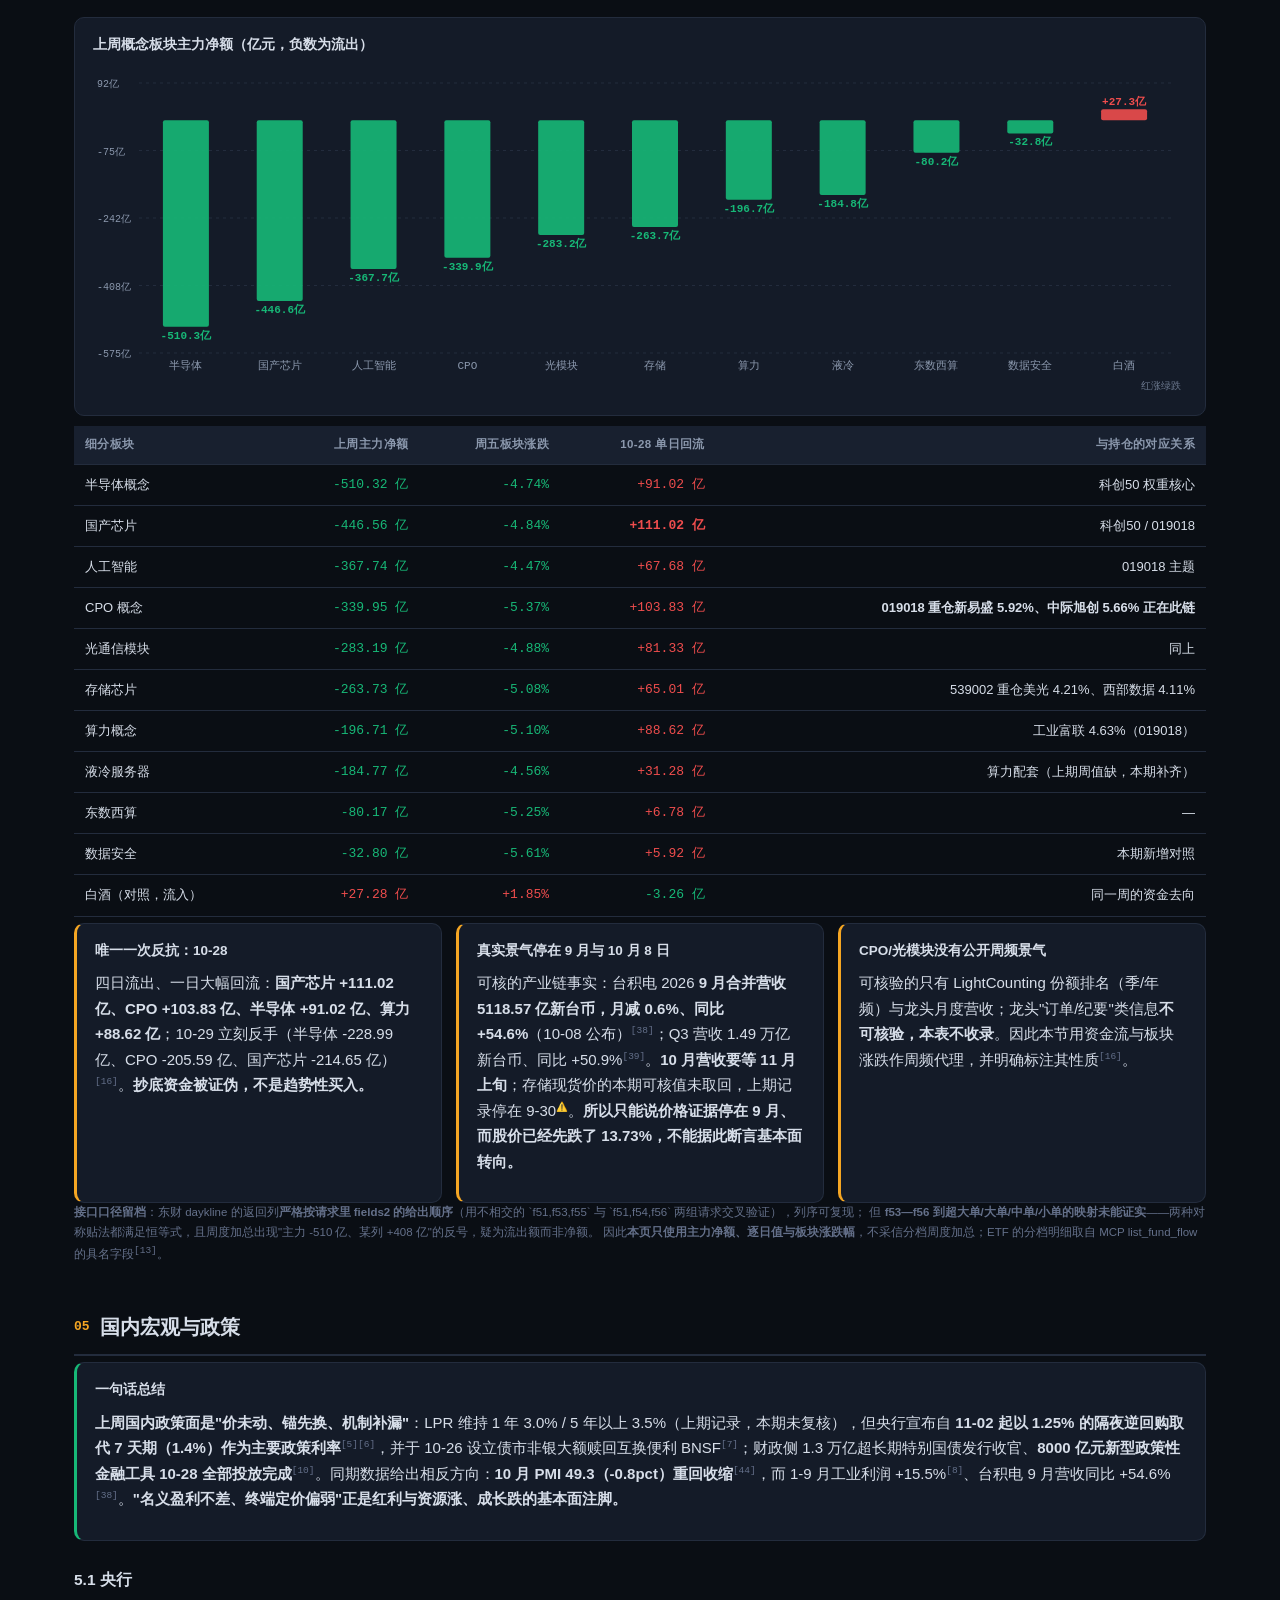
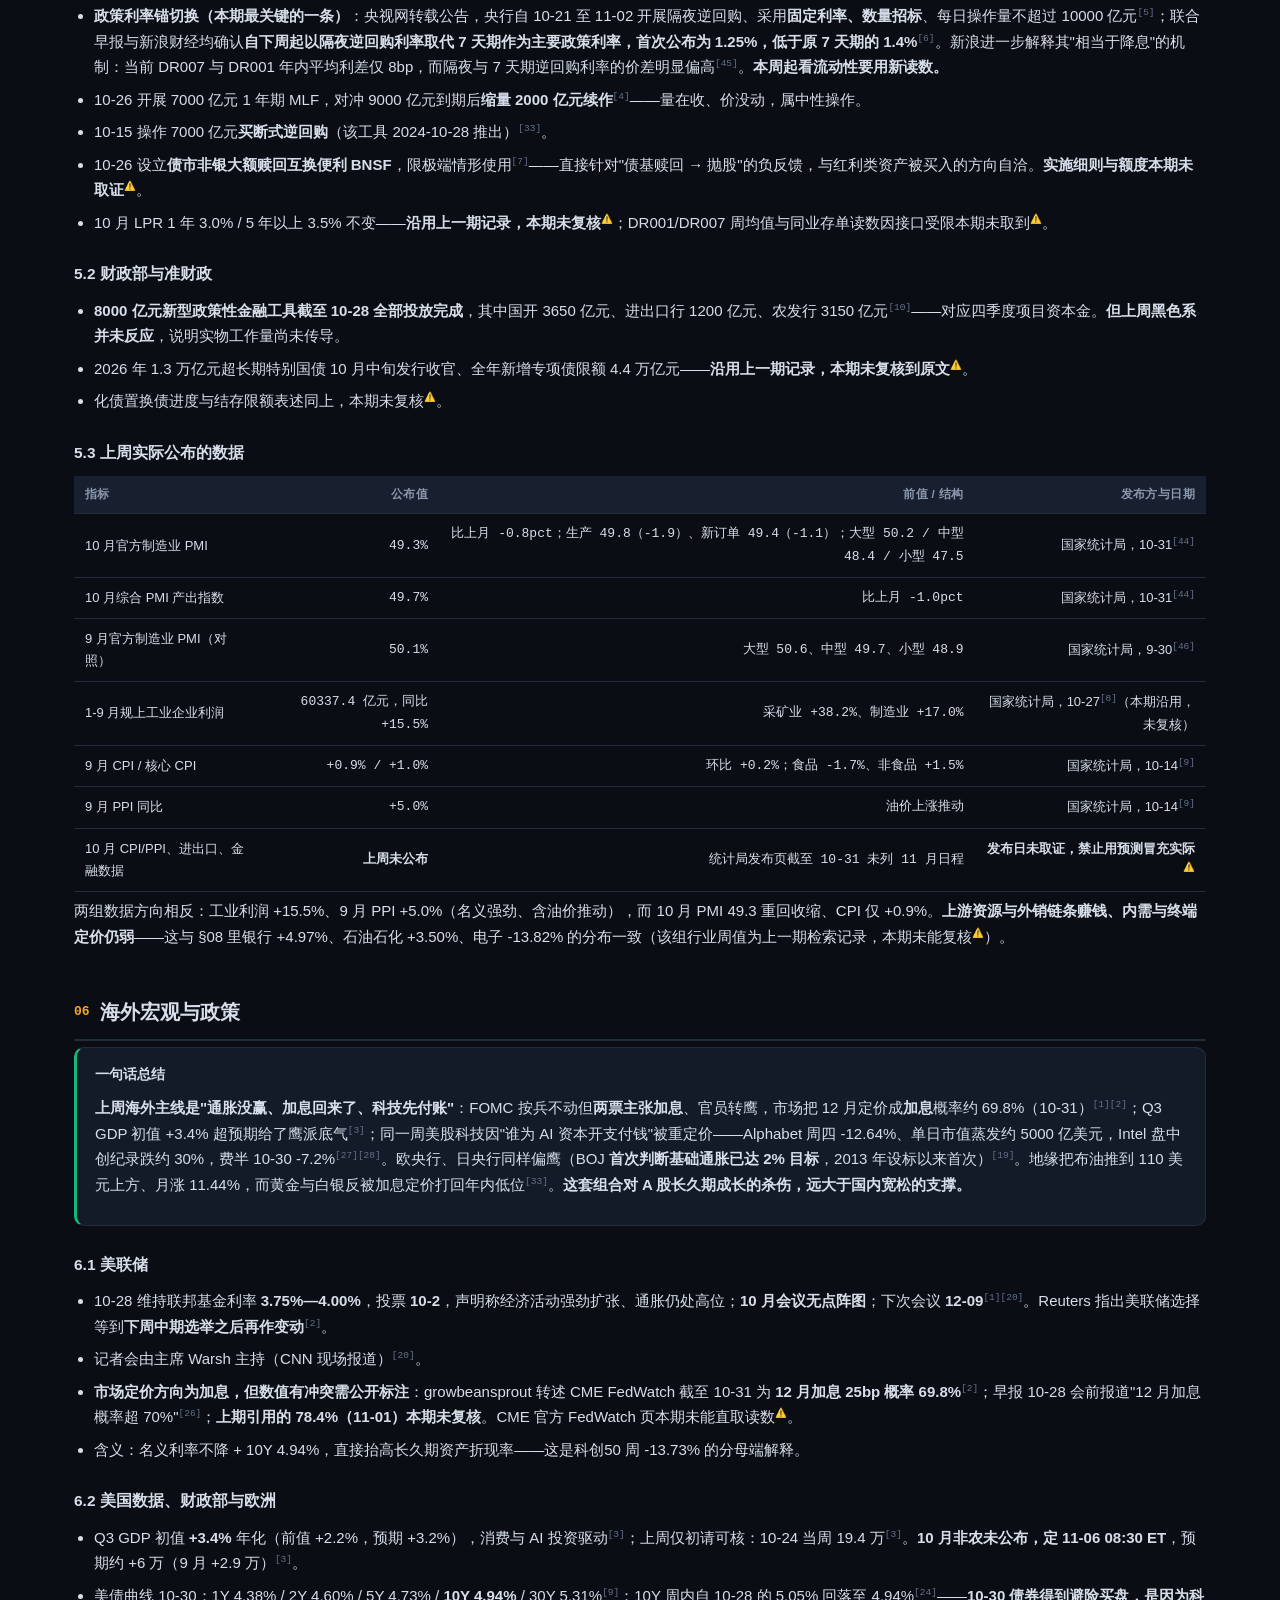
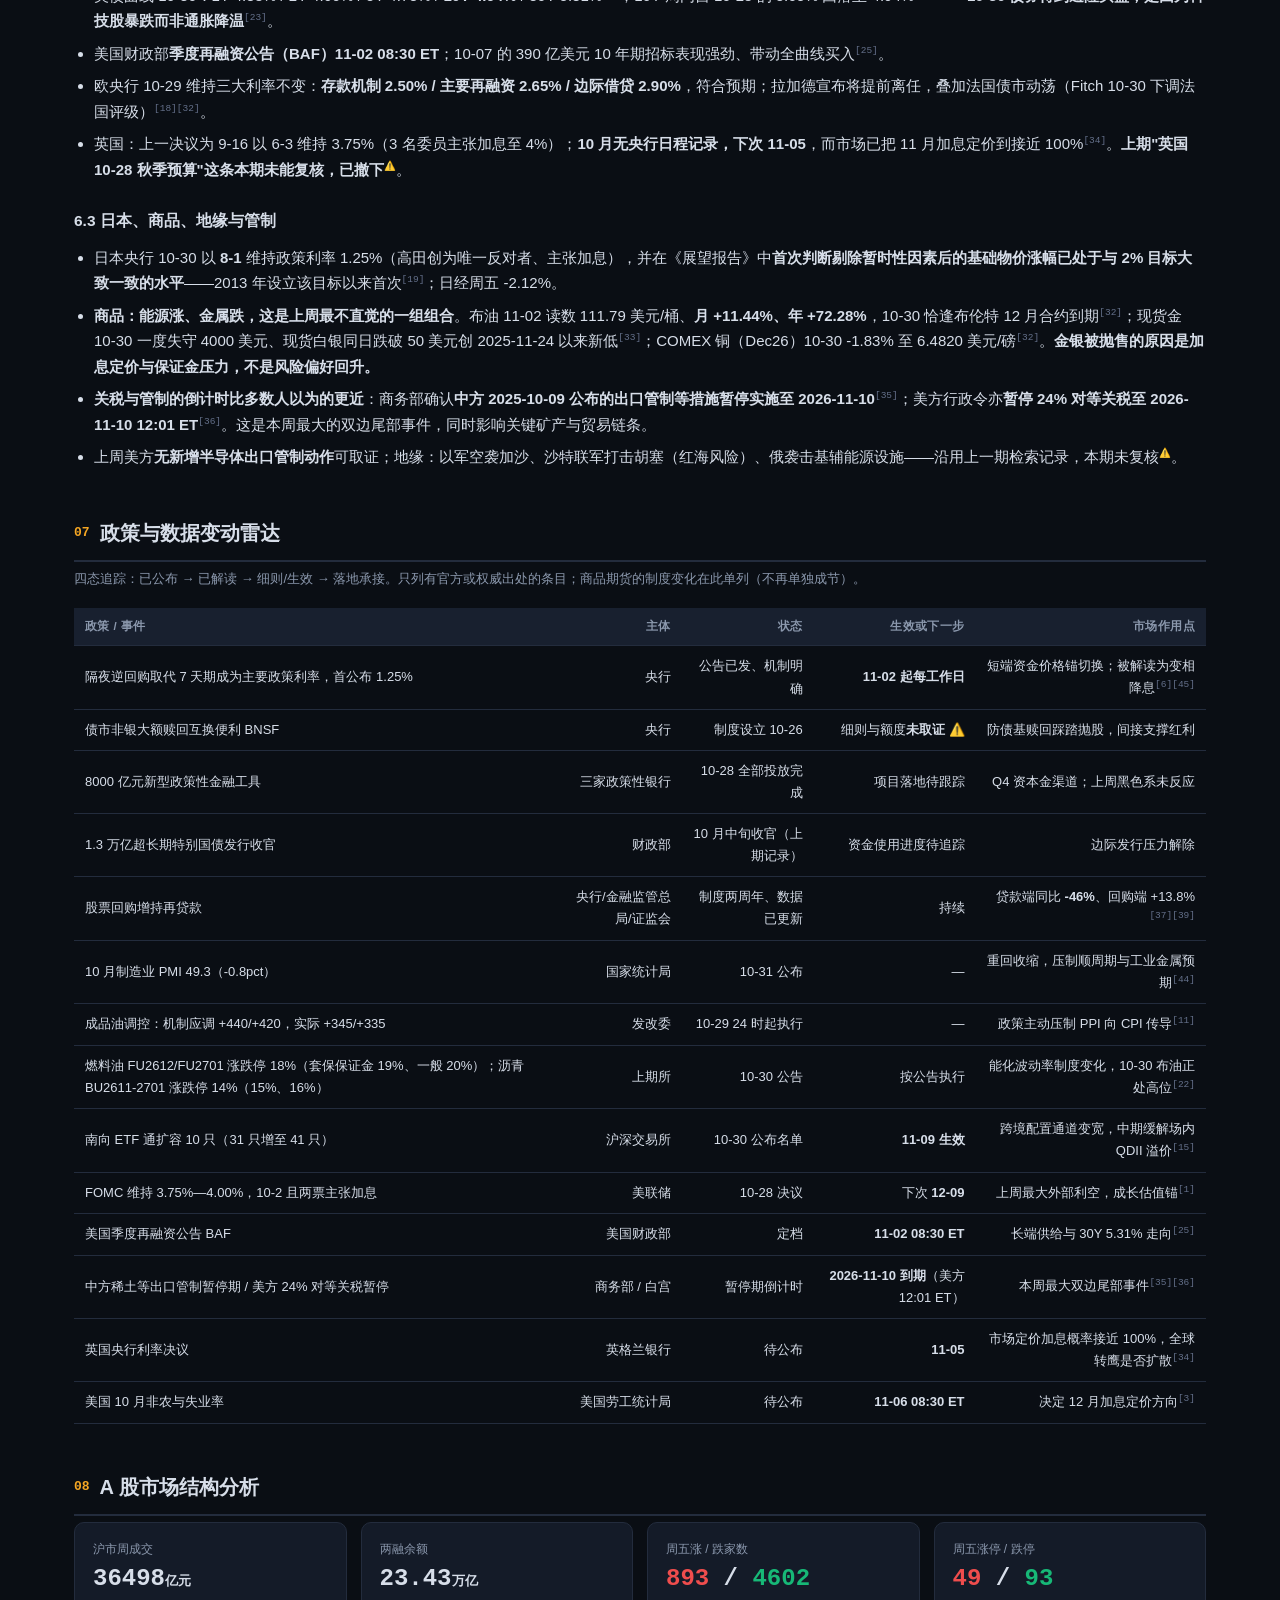
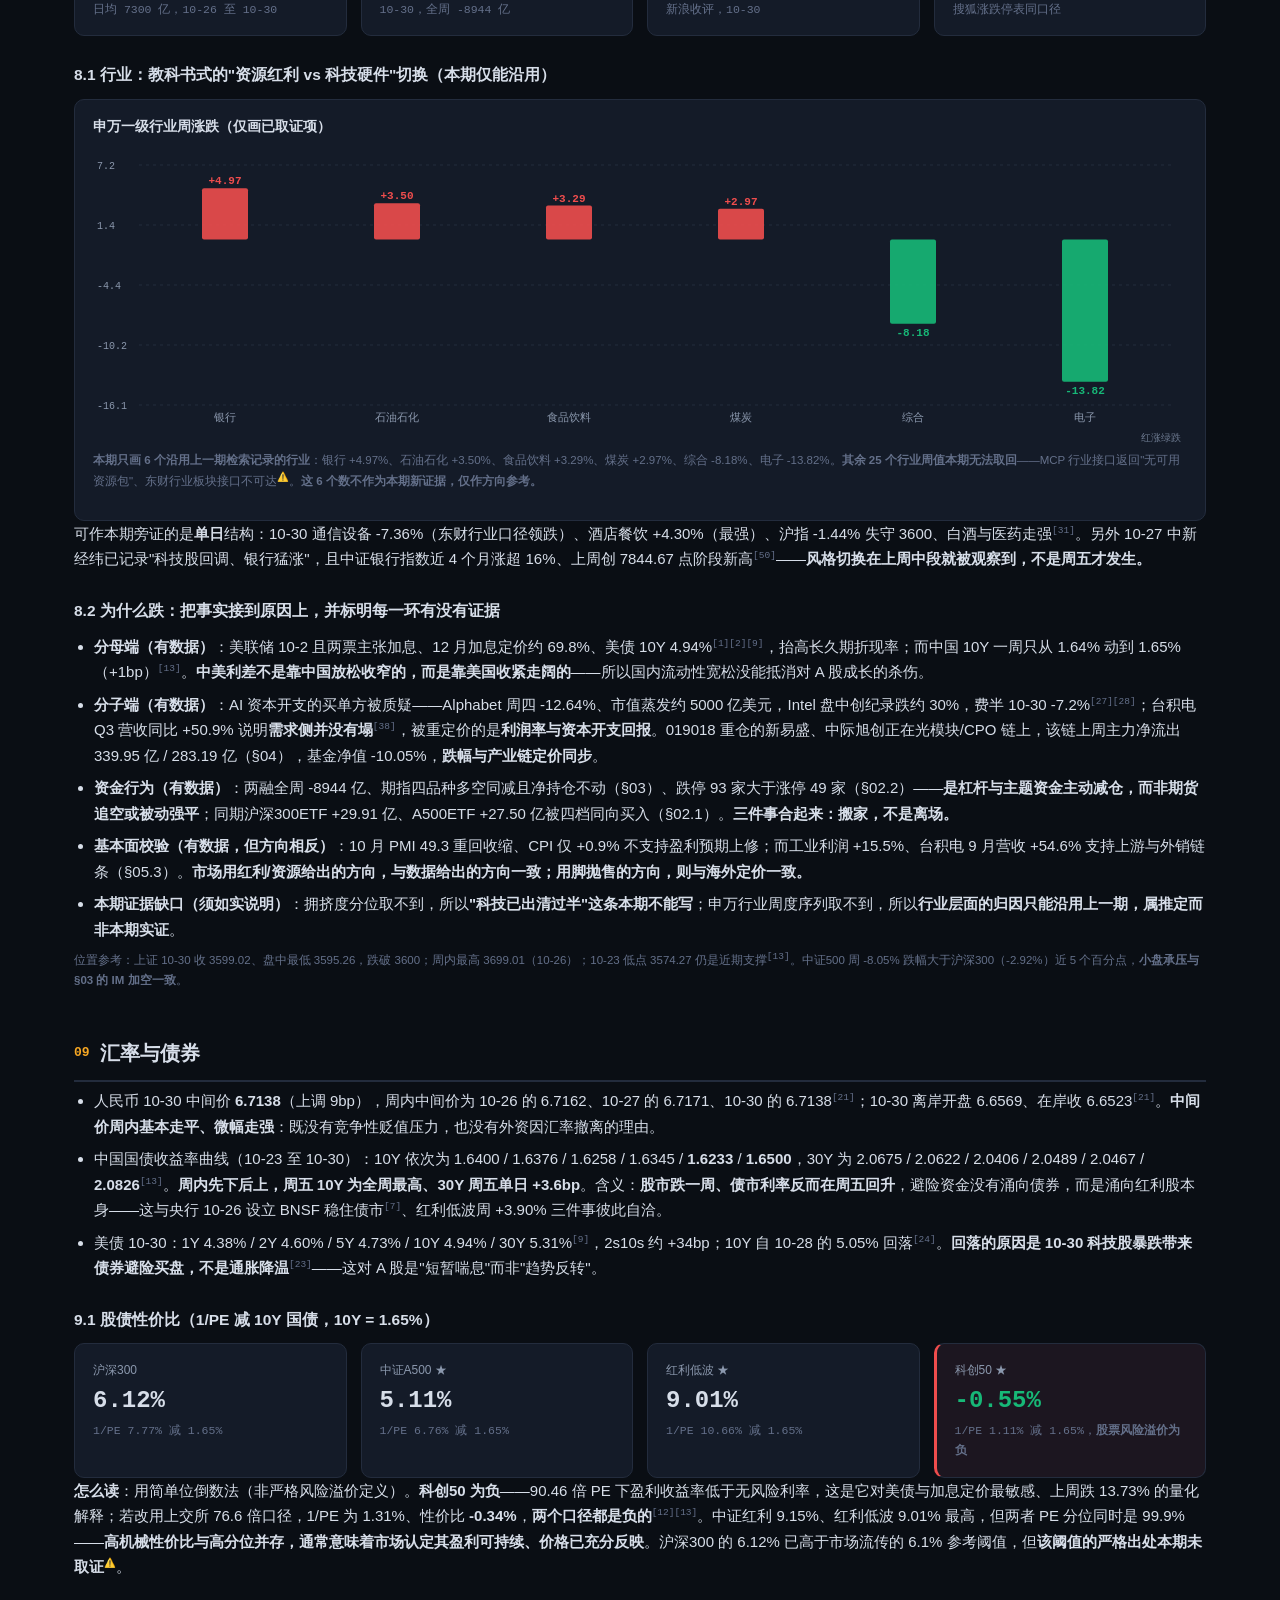
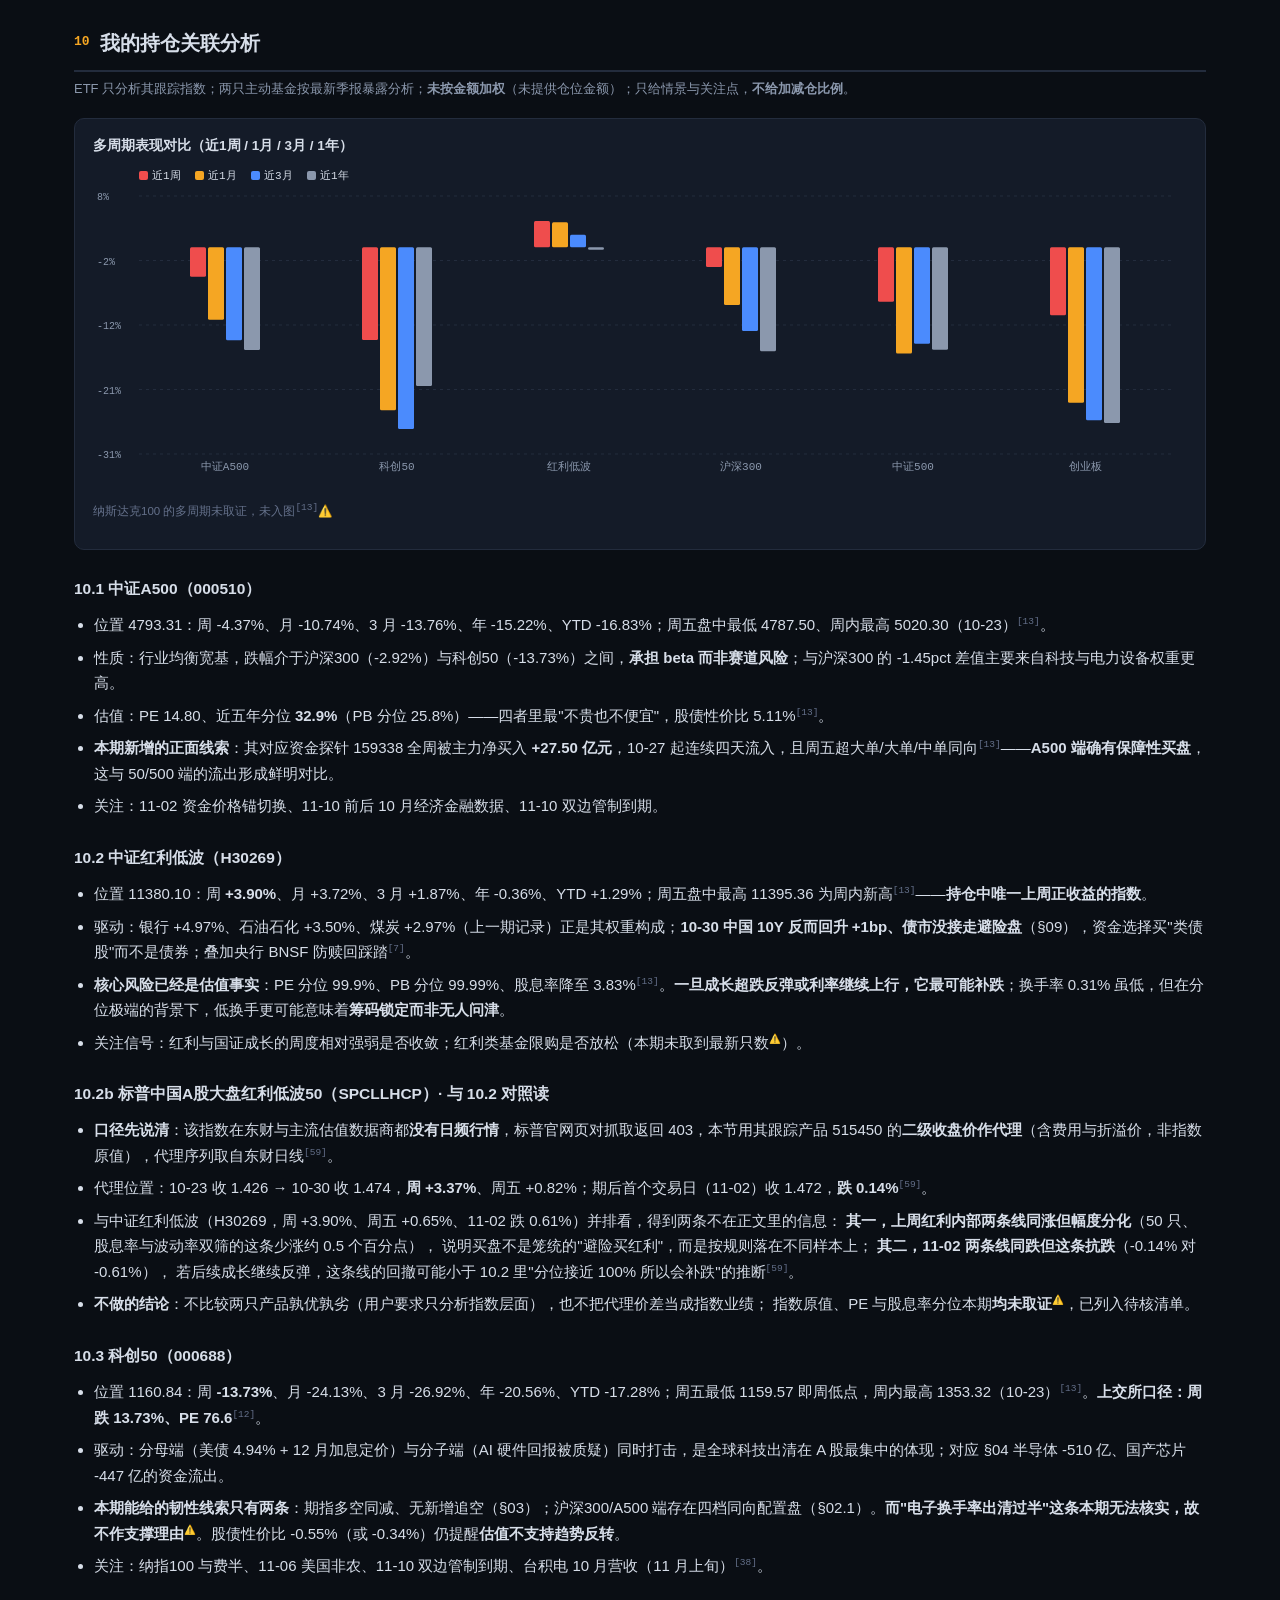
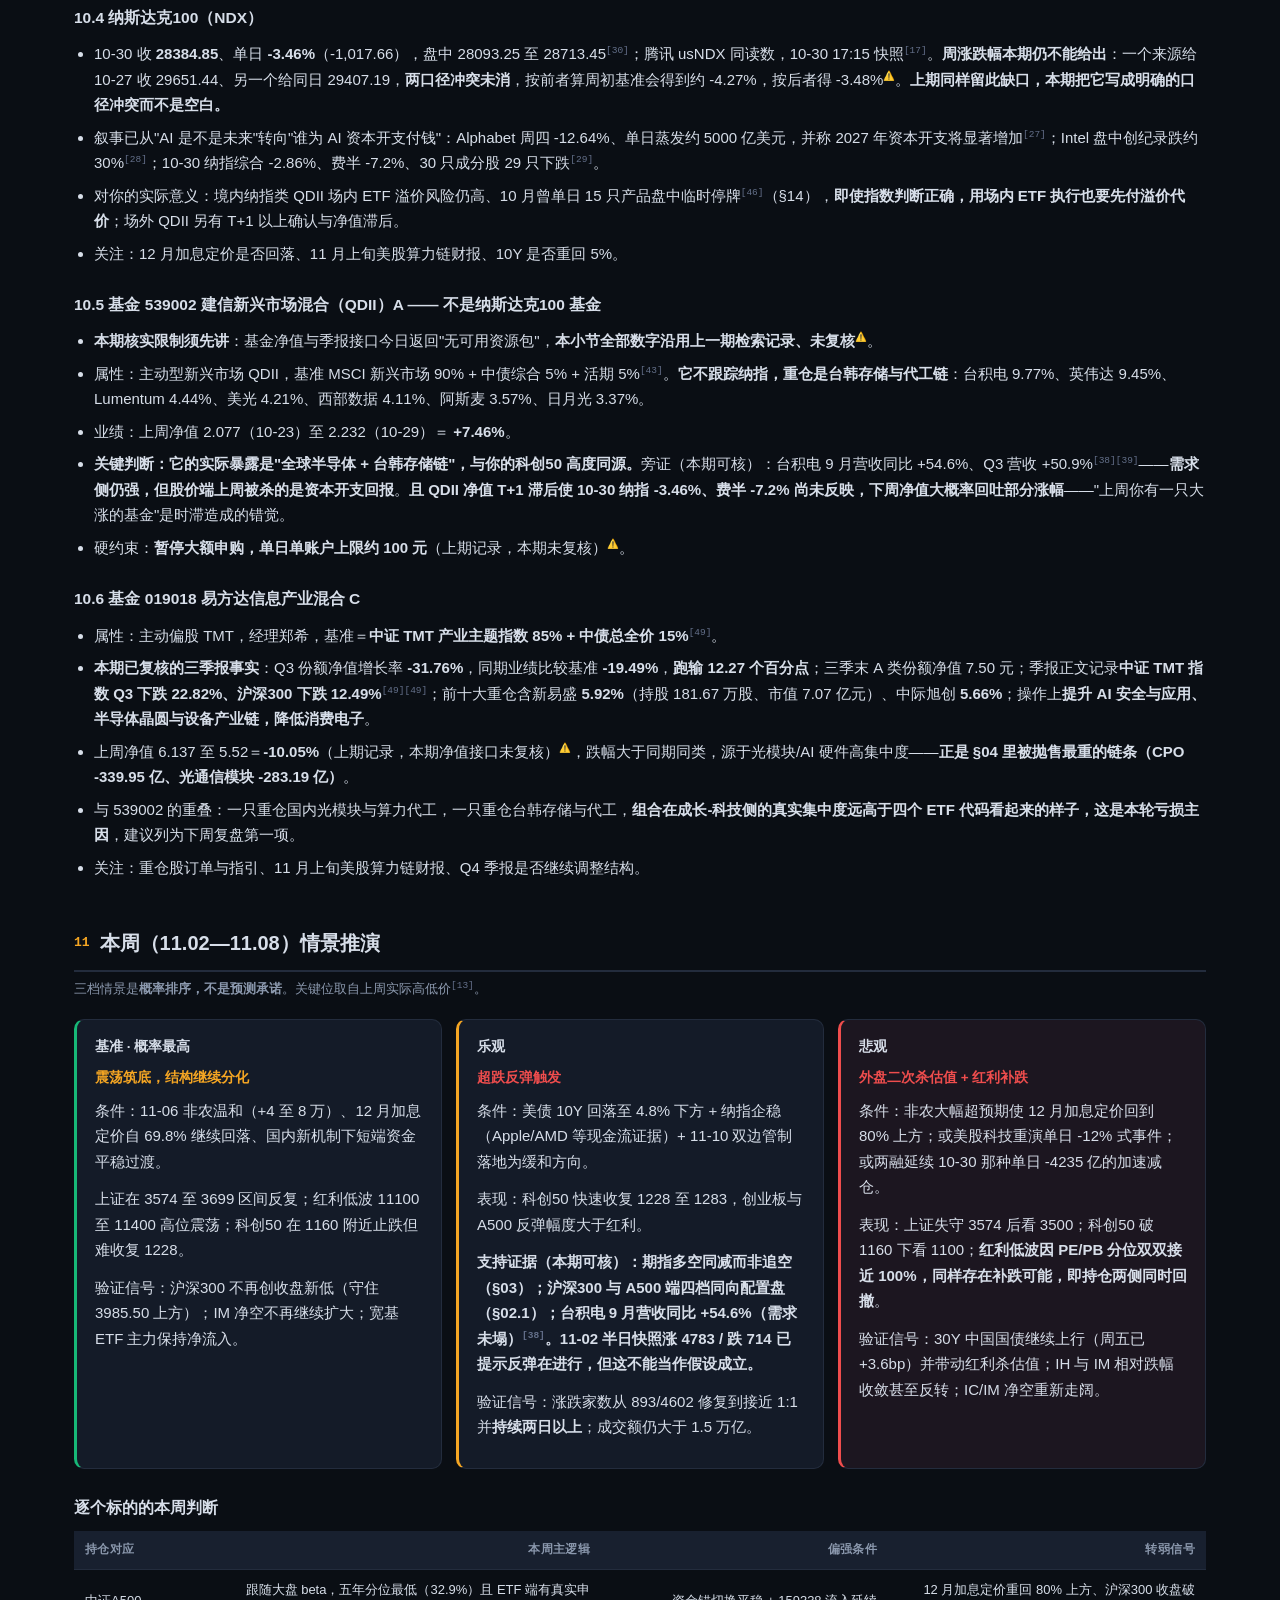
==== commit fdd0378a: "weekly: chart.js 与早报同步（单序列折线按方向着色、图内标'红涨绿跌'、分组柱不误标），全站 ?v 递增到 2026-11-25a" ====
--- a/weeks/2026-W44.html
+++ b/weeks/2026-W44.html
@@ -5,7 +5,7 @@
 <meta name="viewport" content="width=device-width, initial-scale=1">
 <meta name="robots" content="noindex,nofollow">
 <title>财经周报 2026-W44 · 杠杆砍在成长，筹码换到红利</title>
-<link rel="stylesheet" href="../assets/css/theme.css?v=2026-11-06n">
+<link rel="stylesheet" href="../assets/css/theme.css?v=2026-11-25a">
 </head>
 <body>
 
@@ -652,8 +652,8 @@
 
 </div>
 
-<script src="../assets/js/chart.js?v=2026-11-06n"></script>
-<script src="../assets/js/ticker.js?v=2026-11-06n"></script>
+<script src="../assets/js/chart.js?v=2026-11-25a"></script>
+<script src="../assets/js/ticker.js?v=2026-11-25a"></script>
 <script>
 window.FW_TICK = [
   {name:"上证",     em:"1.000001", tc:"sh000001", dec:2, snapshot:{price:3599.02, pct:-1.44}},
